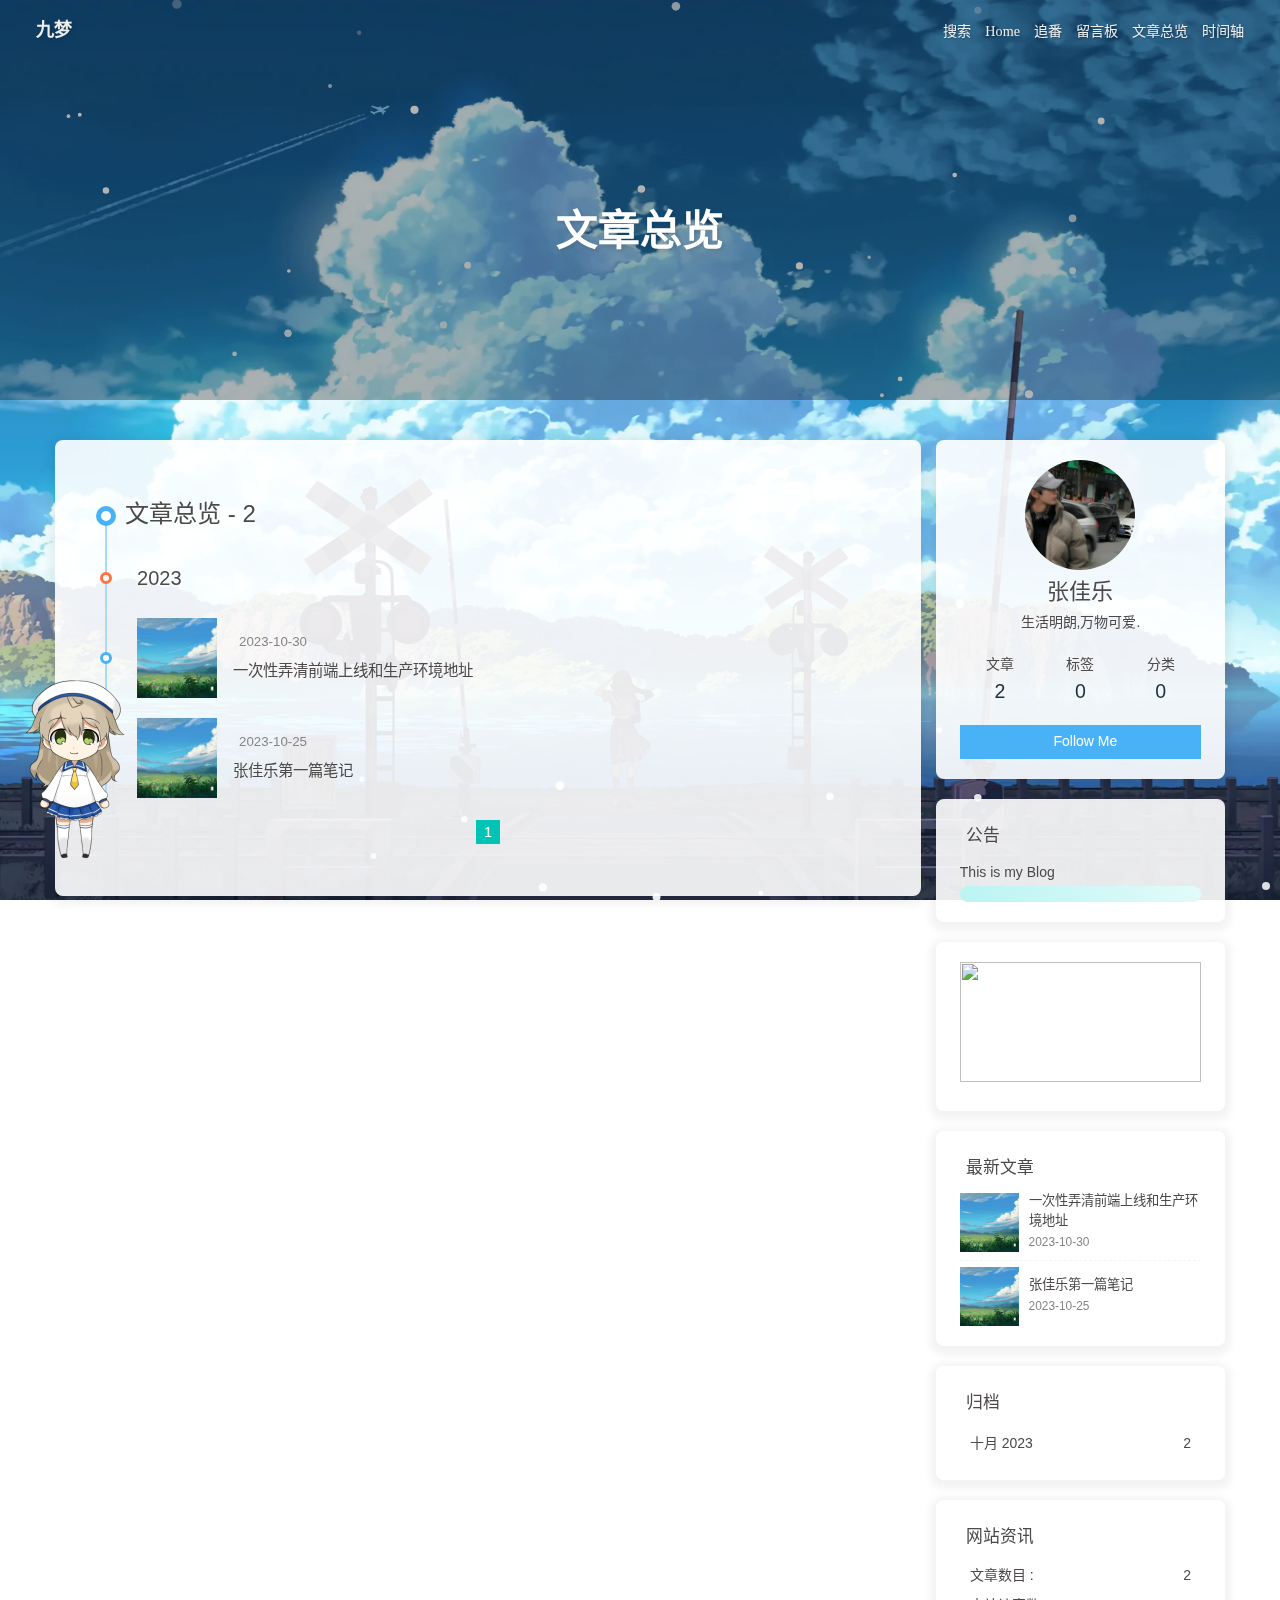
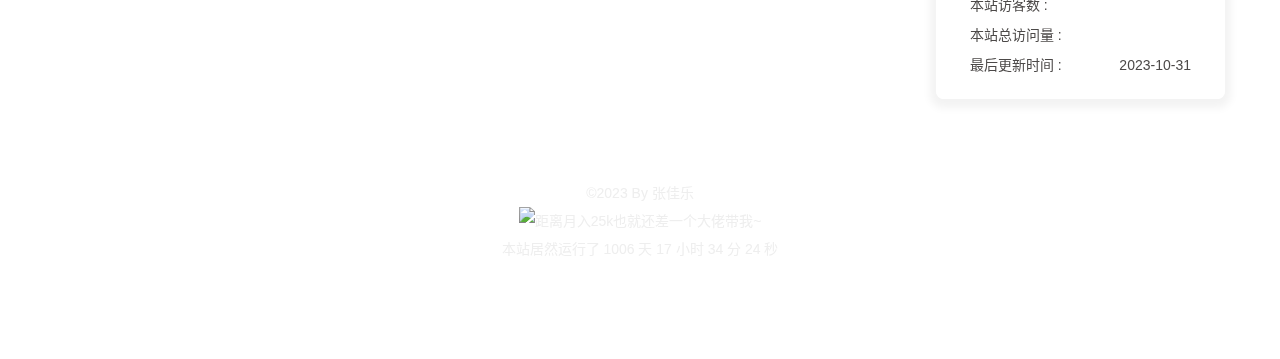
==== archives/index.html @ e3067794 "Site updated: 2023-10-31 16:36:00" ====
<!DOCTYPE html><html lang="zh-CN" data-theme="light"><head><meta charset="UTF-8"><meta http-equiv="X-UA-Compatible" content="IE=edge"><meta name="viewport" content="width=device-width, initial-scale=1.0,viewport-fit=cover"><title>文章总览 | 九梦</title><meta name="author" content="张佳乐,anzhiy-c@qq.com"><meta name="copyright" content="张佳乐"><meta name="format-detection" content="telephone=no"><meta name="theme-color" content="#ffffff"><meta name="description" content="生活明朗,万物可爱.">
<meta property="og:type" content="website">
<meta property="og:title" content="文章总览">
<meta property="og:url" content="https://gitee.com/zhangjiale20/zhangjiale/archives/index.html">
<meta property="og:site_name" content="九梦">
<meta property="og:description" content="生活明朗,万物可爱.">
<meta property="og:locale" content="zh_CN">
<meta property="og:image" content="https://gitee.com/zhangjiale20/zhangjiale/img/logo.jpg">
<meta property="article:author" content="张佳乐">
<meta property="article:tag" content="九梦,九梦的博客,博客,九梦博客,张佳乐,Blog,anzhiyu,九梦&#96;Blog,hexo,ANZHIYU, HEXO anzhiyu,Blog,anzhiyu&#96;Blog,💖,九,九梦,梦,In九梦,Go九梦,anzhiy">
<meta name="twitter:card" content="summary">
<meta name="twitter:image" content="https://gitee.com/zhangjiale20/zhangjiale/img/logo.jpg"><link rel="shortcut icon" href="/img/favicon.png"><link rel="canonical" href="https://gitee.com/zhangjiale20/zhangjiale/archives/index.html"><link rel="preconnect" href="//cdn.jsdelivr.net"/><link rel="preconnect" href="//busuanzi.ibruce.info"/><link rel="stylesheet" href="/css/index.css"><link rel="stylesheet" href="https://cdn.jsdelivr.net/npm/@fortawesome/fontawesome-free/css/all.min.css" media="print" onload="this.media='all'"><link rel="stylesheet" href="https://cdn.jsdelivr.net/npm/@fancyapps/ui/dist/fancybox/fancybox.min.css" media="print" onload="this.media='all'"><script>const GLOBAL_CONFIG = {
  root: '/',
  algolia: undefined,
  localSearch: {"path":"/search.xml","preload":false,"top_n_per_article":1,"unescape":false,"languages":{"hits_empty":"找不到您查询的内容：${query}","hits_stats":"共找到 ${hits} 篇文章"}},
  translate: undefined,
  noticeOutdate: undefined,
  highlight: {"plugin":"highlighjs","highlightCopy":true,"highlightLang":true,"highlightHeightLimit":false},
  copy: {
    success: '复制成功',
    error: '复制错误',
    noSupport: '浏览器不支持'
  },
  relativeDate: {
    homepage: true,
    post: true
  },
  runtime: '',
  dateSuffix: {
    just: '刚刚',
    min: '分钟前',
    hour: '小时前',
    day: '天前',
    month: '个月前'
  },
  copyright: {"limitCount":50,"languages":{"author":"作者: 张佳乐","link":"链接: ","source":"来源: 九梦","info":"著作权归作者所有。商业转载请联系作者获得授权，非商业转载请注明出处。"}},
  lightbox: 'fancybox',
  Snackbar: undefined,
  infinitegrid: {
    js: 'https://cdn.jsdelivr.net/npm/@egjs/infinitegrid/dist/infinitegrid.min.js',
    buttonText: '加载更多'
  },
  isPhotoFigcaption: false,
  islazyload: false,
  isAnchor: false,
  percent: {
    toc: true,
    rightside: false,
  },
  autoDarkmode: false
}</script><script id="config-diff">var GLOBAL_CONFIG_SITE = {
  title: '文章总览',
  isPost: false,
  isHome: false,
  isHighlightShrink: true,
  isToc: false,
  postUpdate: '2023-10-31 16:36:00'
}</script><script>(win=>{
      win.saveToLocal = {
        set: (key, value, ttl) => {
          if (ttl === 0) return
          const now = Date.now()
          const expiry = now + ttl * 86400000
          const item = {
            value,
            expiry
          }
          localStorage.setItem(key, JSON.stringify(item))
        },
      
        get: key => {
          const itemStr = localStorage.getItem(key)
      
          if (!itemStr) {
            return undefined
          }
          const item = JSON.parse(itemStr)
          const now = Date.now()
      
          if (now > item.expiry) {
            localStorage.removeItem(key)
            return undefined
          }
          return item.value
        }
      }
    
      win.getScript = (url, attr = {}) => new Promise((resolve, reject) => {
        const script = document.createElement('script')
        script.src = url
        script.async = true
        script.onerror = reject
        script.onload = script.onreadystatechange = function() {
          const loadState = this.readyState
          if (loadState && loadState !== 'loaded' && loadState !== 'complete') return
          script.onload = script.onreadystatechange = null
          resolve()
        }

        Object.keys(attr).forEach(key => {
          script.setAttribute(key, attr[key])
        })

        document.head.appendChild(script)
      })
    
      win.getCSS = (url, id = false) => new Promise((resolve, reject) => {
        const link = document.createElement('link')
        link.rel = 'stylesheet'
        link.href = url
        if (id) link.id = id
        link.onerror = reject
        link.onload = link.onreadystatechange = function() {
          const loadState = this.readyState
          if (loadState && loadState !== 'loaded' && loadState !== 'complete') return
          link.onload = link.onreadystatechange = null
          resolve()
        }
        document.head.appendChild(link)
      })
    
      win.activateDarkMode = () => {
        document.documentElement.setAttribute('data-theme', 'dark')
        if (document.querySelector('meta[name="theme-color"]') !== null) {
          document.querySelector('meta[name="theme-color"]').setAttribute('content', '#0d0d0d')
        }
      }
      win.activateLightMode = () => {
        document.documentElement.setAttribute('data-theme', 'light')
        if (document.querySelector('meta[name="theme-color"]') !== null) {
          document.querySelector('meta[name="theme-color"]').setAttribute('content', '#ffffff')
        }
      }
      const t = saveToLocal.get('theme')
    
        if (t === 'dark') activateDarkMode()
        else if (t === 'light') activateLightMode()
      
      const asideStatus = saveToLocal.get('aside-status')
      if (asideStatus !== undefined) {
        if (asideStatus === 'hide') {
          document.documentElement.classList.add('hide-aside')
        } else {
          document.documentElement.classList.remove('hide-aside')
        }
      }
    
      const detectApple = () => {
        if(/iPad|iPhone|iPod|Macintosh/.test(navigator.userAgent)){
          document.documentElement.classList.add('apple')
        }
      }
      detectApple()
    })(window)</script><link rel="stylesheet" href="/css/custom.css" media="defer" onload="this.media='all'"><span id="fps"></span><script type="text/javascript" src="https://unpkg.zhimg.com/jquery@latest/dist/jquery.min.js"></script><!-- hexo injector head_end start --><link rel="stylesheet" href="https://cdn.cbd.int/hexo-butterfly-clock-anzhiyu@1.1.6/lib/clock.min.css" /><link rel="stylesheet" href="https://npm.elemecdn.com/anzhiyu-blog@2.0.4/css/runtime/runtime.min.css" media="print" onload="this.media='all'"><link rel="stylesheet" href="https://cdn.cbd.int/hexo-butterfly-swiper-anzhiyu@1.0.4/lib/swiper.min.css" media="print" onload="this.media='all'"><link rel="stylesheet" href="https://cdn.cbd.int/hexo-butterfly-swiper-anzhiyu@1.0.4/lib/swiperstyle.css" media="print" onload="this.media='all'"><link rel="stylesheet" href="https://cdn.cbd.int/hexo-butterfly-wowjs/lib/animate.min.css" media="print" onload="this.media='screen'"><!-- hexo injector head_end end --><meta name="generator" content="Hexo 6.3.0"><link rel="alternate" href="/atom.xml" title="九梦" type="application/atom+xml">
</head><body><div id="web_bg"></div><div id="sidebar"><div id="menu-mask"></div><div id="sidebar-menus"><div class="avatar-img is-center"><img src="/img/logo.jpg" onerror="onerror=null;src='/img/friend_404.gif'" alt="avatar"/></div><div class="sidebar-site-data site-data is-center"><a href="/archives/"><div class="headline">文章</div><div class="length-num">2</div></a><a href="/tags/"><div class="headline">标签</div><div class="length-num">0</div></a><a href="/categories/"><div class="headline">分类</div><div class="length-num">0</div></a></div><hr class="custom-hr"/><div class="menus_items"><div class="menus_item"><a class="site-page" href="/"><i class="fa-fw fas fa-home"></i><span> Home</span></a></div><div class="menus_item"><a class="site-page" href="/bangumis/index.html"><i class="fa-fw fas fa-home"></i><span> 追番</span></a></div><div class="menus_item"><a class="site-page" href="/comments/"><i class="fa-fw fas fa-envelope"></i><span> 留言板</span></a></div><div class="menus_item"><a class="site-page" href="/archives/"><i class="fa-fw fas fa-archive"></i><span> 文章总览</span></a></div><div class="menus_item"><a class="site-page" href="/archives/"><i class="fa-fw fas fa-archive"></i><span> 时间轴</span></a></div></div></div></div><div class="page" id="body-wrap"><header class="not-home-page" id="page-header"><nav id="nav"><span id="blog-info"><a href="/" title="九梦"><span class="site-name">九梦</span></a></span><div id="menus"><div id="search-button"><a class="site-page social-icon search" href="javascript:void(0);"><i class="fas fa-search fa-fw"></i><span> 搜索</span></a></div><div class="menus_items"><div class="menus_item"><a class="site-page" href="/"><i class="fa-fw fas fa-home"></i><span> Home</span></a></div><div class="menus_item"><a class="site-page" href="/bangumis/index.html"><i class="fa-fw fas fa-home"></i><span> 追番</span></a></div><div class="menus_item"><a class="site-page" href="/comments/"><i class="fa-fw fas fa-envelope"></i><span> 留言板</span></a></div><div class="menus_item"><a class="site-page" href="/archives/"><i class="fa-fw fas fa-archive"></i><span> 文章总览</span></a></div><div class="menus_item"><a class="site-page" href="/archives/"><i class="fa-fw fas fa-archive"></i><span> 时间轴</span></a></div></div><div id="toggle-menu"><a class="site-page" href="javascript:void(0);"><i class="fas fa-bars fa-fw"></i></a></div></div></nav><div id="page-site-info"><h1 id="site-title">文章总览</h1></div></header><main class="layout" id="content-inner"><div id="archive"><div class="article-sort-title">文章总览 - 2</div><div class="article-sort"><div class="article-sort-item year">2023</div><div class="article-sort-item"><a class="article-sort-item-img" href="/posts/undefined.html" title="一次性弄清前端上线和生产环境地址"><img src="/img/default_cover_199.png" alt="一次性弄清前端上线和生产环境地址" onerror="this.onerror=null;this.src='/img/404.jpg'"></a><div class="article-sort-item-info"><div class="article-sort-item-time"><i class="far fa-calendar-alt"></i><time class="post-meta-date-created" datetime="2023-10-30T02:13:28.000Z" title="发表于 2023-10-30 10:13:28">2023-10-30</time></div><a class="article-sort-item-title" href="/posts/undefined.html" title="一次性弄清前端上线和生产环境地址">一次性弄清前端上线和生产环境地址</a></div></div><div class="article-sort-item"><a class="article-sort-item-img" href="/posts/31ea.html" title="张佳乐第一篇笔记"><img src="/img/default_cover_199.png" alt="张佳乐第一篇笔记" onerror="this.onerror=null;this.src='/img/404.jpg'"></a><div class="article-sort-item-info"><div class="article-sort-item-time"><i class="far fa-calendar-alt"></i><time class="post-meta-date-created" datetime="2023-10-25T03:06:16.000Z" title="发表于 2023-10-25 11:06:16">2023-10-25</time></div><a class="article-sort-item-title" href="/posts/31ea.html" title="张佳乐第一篇笔记">张佳乐第一篇笔记</a></div></div></div><nav id="pagination"><div class="pagination"><span class="page-number current">1</span></div></nav></div><div class="aside-content" id="aside-content"><div class="card-widget card-info"><div class="is-center"><div class="avatar-img"><img src="/img/logo.jpg" onerror="this.onerror=null;this.src='/img/friend_404.gif'" alt="avatar"/></div><div class="author-info__name">张佳乐</div><div class="author-info__description">生活明朗,万物可爱.</div></div><div class="card-info-data site-data is-center"><a href="/archives/"><div class="headline">文章</div><div class="length-num">2</div></a><a href="/tags/"><div class="headline">标签</div><div class="length-num">0</div></a><a href="/categories/"><div class="headline">分类</div><div class="length-num">0</div></a></div><a id="card-info-btn" target="_blank" rel="noopener" href="https://github.com/xxxxxx"><i class="fab fa-github"></i><span>Follow Me</span></a></div><div class="card-widget card-announcement"><div class="item-headline"><i class="fas fa-bullhorn fa-shake"></i><span>公告</span></div><div class="announcement_content">This is my Blog</div><div id="welcome-info"></div></div><div class="sticky_layout"><div class="card-widget card-recent-post"><div class="item-headline"><i class="fas fa-history"></i><span>最新文章</span></div><div class="aside-list"><div class="aside-list-item"><a class="thumbnail" href="/posts/undefined.html" title="一次性弄清前端上线和生产环境地址"><img src="/img/default_cover_199.png" onerror="this.onerror=null;this.src='/img/404.jpg'" alt="一次性弄清前端上线和生产环境地址"/></a><div class="content"><a class="title" href="/posts/undefined.html" title="一次性弄清前端上线和生产环境地址">一次性弄清前端上线和生产环境地址</a><time datetime="2023-10-30T02:13:28.000Z" title="发表于 2023-10-30 10:13:28">2023-10-30</time></div></div><div class="aside-list-item"><a class="thumbnail" href="/posts/31ea.html" title="张佳乐第一篇笔记"><img src="/img/default_cover_199.png" onerror="this.onerror=null;this.src='/img/404.jpg'" alt="张佳乐第一篇笔记"/></a><div class="content"><a class="title" href="/posts/31ea.html" title="张佳乐第一篇笔记">张佳乐第一篇笔记</a><time datetime="2023-10-25T03:06:16.000Z" title="发表于 2023-10-25 11:06:16">2023-10-25</time></div></div></div></div><div class="card-widget card-archives"><div class="item-headline"><i class="fas fa-archive"></i><span>归档</span></div><ul class="card-archive-list"><li class="card-archive-list-item"><a class="card-archive-list-link" href="/archives/2023/10/"><span class="card-archive-list-date">十月 2023</span><span class="card-archive-list-count">2</span></a></li></ul></div><div class="card-widget card-webinfo"><div class="item-headline"><i class="fas fa-chart-line"></i><span>网站资讯</span></div><div class="webinfo"><div class="webinfo-item"><div class="item-name">文章数目 :</div><div class="item-count">2</div></div><div class="webinfo-item"><div class="item-name">本站访客数 :</div><div class="item-count" id="busuanzi_value_site_uv"><i class="fa-solid fa-spinner fa-spin"></i></div></div><div class="webinfo-item"><div class="item-name">本站总访问量 :</div><div class="item-count" id="busuanzi_value_site_pv"><i class="fa-solid fa-spinner fa-spin"></i></div></div><div class="webinfo-item"><div class="item-name">最后更新时间 :</div><div class="item-count" id="last-push-date" data-lastPushDate="2023-10-31T08:36:00.070Z"><i class="fa-solid fa-spinner fa-spin"></i></div></div></div></div></div></div></main><footer id="footer"><div id="footer-wrap"><div class="copyright">&copy;2023 By 张佳乐</div></div></footer></div><div id="rightside"><div id="rightside-config-hide"><button id="darkmode" type="button" title="浅色和深色模式转换"><i class="fas fa-adjust"></i></button><button id="hide-aside-btn" type="button" title="单栏和双栏切换"><i class="fas fa-arrows-alt-h"></i></button></div><div id="rightside-config-show"><button id="rightside-config" type="button" title="设置"><i class="fas fa-cog fa-spin"></i></button><button id="go-up" type="button" title="回到顶部"><span class="scroll-percent"></span><i class="fas fa-arrow-up"></i></button></div></div><div><script src="/js/utils.js"></script><script src="/js/main.js"></script><script src="https://cdn.jsdelivr.net/npm/@fancyapps/ui/dist/fancybox/fancybox.umd.min.js"></script><div class="js-pjax"></div><script async src="/js/console.js"></script><script data-pjax src="//npm.elemecdn.com/pace-js@1.2.4/pace.min.js"></script><div class="aplayer no-destroy" data-id="8152976493" data-server="netease" data-type="playlist"   data-order="list" data-fixed="true" data-preload="auto" data-autoplay="false" data-mutex="true" ></div><canvas id="snow"></canvas><script async src="/js/snow.js"></script><script async src="/js/fps.js"></script><script src="https://cdn.staticfile.org/jquery/3.6.3/jquery.min.js"></script><script async data-pjax src="/js/txmap.js"></script><script id="click-heart" src="https://cdn.jsdelivr.net/npm/butterfly-extsrc/dist/click-heart.min.js" async="async" mobile="false"></script><link rel="stylesheet" href="https://cdn.jsdelivr.net/npm/aplayer/dist/APlayer.min.css" media="print" onload="this.media='all'"><script src="https://cdn.jsdelivr.net/npm/aplayer/dist/APlayer.min.js"></script><script src="https://cdn.jsdelivr.net/npm/butterfly-extsrc/metingjs/dist/Meting.min.js"></script><script src="https://cdn.jsdelivr.net/npm/pjax/pjax.min.js"></script><script>let pjaxSelectors = ["head > title","#config-diff","#body-wrap","#rightside-config-hide","#rightside-config-show",".js-pjax"]

var pjax = new Pjax({
  elements: 'a:not([target="_blank"])',
  selectors: pjaxSelectors,
  cacheBust: false,
  analytics: false,
  scrollRestoration: false
})

document.addEventListener('pjax:send', function () {

  // removeEventListener
  btf.removeGlobalFnEvent('pjax')
  btf.removeGlobalFnEvent('themeChange')

  document.getElementById('rightside').classList.remove('rightside-show')
  
  if (window.aplayers) {
    for (let i = 0; i < window.aplayers.length; i++) {
      if (!window.aplayers[i].options.fixed) {
        window.aplayers[i].destroy()
      }
    }
  }

  typeof typed === 'object' && typed.destroy()

  //reset readmode
  const $bodyClassList = document.body.classList
  $bodyClassList.contains('read-mode') && $bodyClassList.remove('read-mode')

  typeof disqusjs === 'object' && disqusjs.destroy()
})

document.addEventListener('pjax:complete', function () {
  window.refreshFn()

  document.querySelectorAll('script[data-pjax]').forEach(item => {
    const newScript = document.createElement('script')
    const content = item.text || item.textContent || item.innerHTML || ""
    Array.from(item.attributes).forEach(attr => newScript.setAttribute(attr.name, attr.value))
    newScript.appendChild(document.createTextNode(content))
    item.parentNode.replaceChild(newScript, item)
  })

  GLOBAL_CONFIG.islazyload && window.lazyLoadInstance.update()

  typeof panguInit === 'function' && panguInit()

  // google analytics
  typeof gtag === 'function' && gtag('config', '', {'page_path': window.location.pathname});

  // baidu analytics
  typeof _hmt === 'object' && _hmt.push(['_trackPageview',window.location.pathname]);

  typeof loadMeting === 'function' && document.getElementsByClassName('aplayer').length && loadMeting()

  // prismjs
  typeof Prism === 'object' && Prism.highlightAll()
})

document.addEventListener('pjax:error', e => {
  if (e.request.status === 404) {
    pjax.loadUrl('/404.html')
  }
})</script><script async data-pjax src="//busuanzi.ibruce.info/busuanzi/2.3/busuanzi.pure.mini.js"></script><div id="local-search"><div class="search-dialog"><nav class="search-nav"><span class="search-dialog-title">搜索</span><span id="loading-status"></span><button class="search-close-button"><i class="fas fa-times"></i></button></nav><div class="is-center" id="loading-database"><i class="fas fa-spinner fa-pulse"></i><span>  数据库加载中</span></div><div class="search-wrap"><div id="local-search-input"><div class="local-search-box"><input class="local-search-box--input" placeholder="搜索文章" type="text"/></div></div><hr/><div id="local-search-results"></div><div id="local-search-stats-wrap"></div></div></div><div id="search-mask"></div><script src="/js/search/local-search.js"></script></div></div><!-- hexo injector body_end start --><script data-pjax>
  function butterfly_clock_anzhiyu_injector_config(){
    var parent_div_git = document.getElementsByClassName('sticky_layout')[0];
    var item_html = '<div class="card-widget card-clock"><div class="card-glass"><div class="card-background"><div class="card-content"><div id="hexo_electric_clock"><img class="entered loading" id="card-clock-loading" src="https://cdn.cbd.int/hexo-butterfly-clock-anzhiyu@1.1.6/lib/loading.gif" style="height: 120px; width: 100%;" data-ll-status="loading"/></div></div></div></div></div>';
    console.log('已挂载butterfly_clock_anzhiyu')
    if(parent_div_git) {
      parent_div_git.insertAdjacentHTML("afterbegin",item_html)
    }
  }
  var elist = 'null'.split(',');
  var cpage = location.pathname;
  var epage = 'all';
  var qweather_key = 'b16a1fa0e63c46a4b8f28abfb06ae3fe';
  var gaud_map_key = 'e2b04289e870b005374ee030148d64fd&s=rsv3';
  var baidu_ak_key = 'undefined';
  var flag = 0;
  var clock_rectangle = '116.405285,39.904989';
  var clock_default_rectangle_enable = 'true';

  for (var i=0;i<elist.length;i++){
    if (cpage.includes(elist[i])){
      flag++;
    }
  }

  if ((epage ==='all')&&(flag == 0)){
    butterfly_clock_anzhiyu_injector_config();
  }
  else if (epage === cpage){
    butterfly_clock_anzhiyu_injector_config();
  }
  </script><script src="https://widget.qweather.net/simple/static/js/he-simple-common.js?v=2.0"></script><script data-pjax src="https://cdn.cbd.int/hexo-butterfly-clock-anzhiyu@1.1.6/lib/clock.min.js"></script><script data-pjax>
  function butterfly_footer_beautify_injector_config(){
    var parent_div_git = document.getElementById('footer-wrap');
    var item_html = '<div id="workboard"></div><p id="ghbdages"><a class="github-badge" target="_blank" href="https://hexo.io/" style="margin-inline:5px" data-title="博客框架为Hexo_v5.4.0" title=""><img src="https://img.shields.io/badge/Frame-Hexo-blue?style=flat&amp;logo=hexo" alt=""/></a><a class="github-badge" target="_blank" href="https://butterfly.js.org/" style="margin-inline:5px" data-title="主题版本Butterfly_v4.2.2" title=""><img src="https://img.shields.io/badge/Theme-Butterfly-6513df?style=flat&amp;logo=bitdefender" alt=""/></a><a class="github-badge" target="_blank" href="https://www.jsdelivr.com/" style="margin-inline:5px" data-title="本站使用JsDelivr为静态资源提供CDN加速" title=""><img src="https://img.shields.io/badge/CDN-jsDelivr-orange?style=flat&amp;logo=jsDelivr" alt=""/></a><a class="github-badge" target="_blank" href="https://beian.miit.gov.cn/#/Integrated/index" style="margin-inline:5px" data-title="本站已在湘进行备案" title=""><img src="https://img.shields.io/badge/湘ICP备-2022004213号-e1d492?style=flat&amp;logo=[data-uri]" alt=""/></a><a class="github-badge" target="_blank" href="https://github.com/" style="margin-inline:5px" data-title="本站项目由Github托管" title=""><img src="https://img.shields.io/badge/Source-Github-d021d6?style=flat&amp;logo=GitHub" alt=""/></a><a class="github-badge" target="_blank" href="http://creativecommons.org/licenses/by-nc-sa/4.0/" style="margin-inline:5px" data-title="本站采用知识共享署名-非商业性使用-相同方式共享4.0国际许可协议进行许可" title=""><img src="https://img.shields.io/badge/Copyright-BY--NC--SA%204.0-d42328?style=flat&amp;logo=Claris" alt=""/></a></p>';
    console.log('已挂载butterfly_footer_beautify')
    parent_div_git.insertAdjacentHTML("beforeend",item_html)
    }
  var elist = 'null'.split(',');
  var cpage = location.pathname;
  var epage = 'all';
  var flag = 0;

  for (var i=0;i<elist.length;i++){
    if (cpage.includes(elist[i])){
      flag++;
    }
  }

  if ((epage ==='all')&&(flag == 0)){
    butterfly_footer_beautify_injector_config();
  }
  else if (epage === cpage){
    butterfly_footer_beautify_injector_config();
  }
  </script><script async src="/js/runtime.js"></script><script data-pjax>
  function butterfly_swiper_injector_config(){
    var parent_div_git = document.getElementById('recent-posts');
    var item_html = '<div class="recent-post-item swiper_container_card" style="height: auto;width: 100%"><div id="random"><div id="random-banner"><canvas id="peoplecanvas"></canvas></div><a id="random-hover" style="width:100%;height:auto;" href="javascript:toRandomPost()" rel="external nofollow noreferrer" one-link-mark="yes"><i class="fa fa-paper-plane" style="margin-left:10px"></i><div style="margin-left:10px">随便逛逛<i class="fa-solid fa-arrow-right" style="margin-left:10px"></i></div></a></div><div class="blog-slider swiper-container-fade swiper-container-horizontal" id="swiper_container"><div class="blog-slider__wrp swiper-wrapper" style="transition-duration: 0ms;"><div class="blog-slider__item swiper-slide" style="width: 750px; opacity: 1; transform: translate3d(0px, 0px, 0px); transition-duration: 0ms;"><a class="blog-slider__img" onclick="pjax.loadUrl(&quot;posts/undefined.html&quot;);" href="javascript:void(0);" alt=""><img width="48" height="48" src="/img/default_cover_199.png" alt="" onerror="this.src=https://cdn.cbd.int/akilar-candyassets/image/loading.gif; this.onerror = null;"/></a><div class="blog-slider__content"><span class="blog-slider__code">2023-10-30</span><a class="blog-slider__title" onclick="pjax.loadUrl(&quot;posts/undefined.html&quot;);" href="javascript:void(0);" alt="">一次性弄清前端上线和生产环境地址</a><div class="blog-slider__text">再怎么看我也不知道怎么描述它的啦！</div><a class="blog-slider__button" onclick="pjax.loadUrl(&quot;posts/undefined.html&quot;);" href="javascript:void(0);" alt="">详情       </a></div></div><div class="blog-slider__item swiper-slide" style="width: 750px; opacity: 1; transform: translate3d(0px, 0px, 0px); transition-duration: 0ms;"><a class="blog-slider__img" onclick="pjax.loadUrl(&quot;posts/31ea.html&quot;);" href="javascript:void(0);" alt=""><img width="48" height="48" src="/img/default_cover_199.png" alt="" onerror="this.src=https://cdn.cbd.int/akilar-candyassets/image/loading.gif; this.onerror = null;"/></a><div class="blog-slider__content"><span class="blog-slider__code">2023-10-25</span><a class="blog-slider__title" onclick="pjax.loadUrl(&quot;posts/31ea.html&quot;);" href="javascript:void(0);" alt="">张佳乐第一篇笔记</a><div class="blog-slider__text">再怎么看我也不知道怎么描述它的啦！</div><a class="blog-slider__button" onclick="pjax.loadUrl(&quot;posts/31ea.html&quot;);" href="javascript:void(0);" alt="">详情       </a></div></div></div><div class="blog-slider__pagination swiper-pagination-clickable swiper-pagination-bullets"></div></div></div>';
    console.log('已挂载butterfly_swiper')
    parent_div_git.insertAdjacentHTML("afterbegin",item_html)
    }
  var elist = 'undefined'.split(',');
  var cpage = location.pathname;
  var epage = '/';
  var flag = 0;

  for (var i=0;i<elist.length;i++){
    if (cpage.includes(elist[i])){
      flag++;
    }
  }

  if ((epage ==='all')&&(flag == 0)){
    butterfly_swiper_injector_config();
  }
  else if (epage === cpage){
    butterfly_swiper_injector_config();
  }
  </script><script defer src="https://npm.elemecdn.com/anzhiyu-blog@1.1.6/js/swiper.min.js"></script><script defer data-pjax src="https://cdn.cbd.int/hexo-butterfly-swiper-anzhiyu@1.0.4/lib/swiper_init.js"></script><script data-pjax src="https://lf26-cdn-tos.bytecdntp.com/cdn/expire-1-M/gsap/3.9.1/gsap.min.js"></script><script defer src="https://npm.elemecdn.com/hexo-butterfly-swiper-anzhiyu@1.0.4/lib/people.min.js"></script><script async src="/anzhiyu/random.js"></script><div class="js-pjax"><script async="async">var arr = document.getElementsByClassName('recent-post-item');
for(var i = 0;i<arr.length;i++){
    arr[i].classList.add('wow');
    arr[i].classList.add('animate__zoomIn');
    arr[i].setAttribute('data-wow-duration', '1.5s');
    arr[i].setAttribute('data-wow-delay', '200ms');
    arr[i].setAttribute('data-wow-offset', '30');
    arr[i].setAttribute('data-wow-iteration', '1');
  }</script><script async="async">var arr = document.getElementsByClassName('card-widget');
for(var i = 0;i<arr.length;i++){
    arr[i].classList.add('wow');
    arr[i].classList.add('animate__zoomIn');
    arr[i].setAttribute('data-wow-duration', '');
    arr[i].setAttribute('data-wow-delay', '200ms');
    arr[i].setAttribute('data-wow-offset', '');
    arr[i].setAttribute('data-wow-iteration', '');
  }</script><script async="async">var arr = document.getElementsByClassName('flink-list-card');
for(var i = 0;i<arr.length;i++){
    arr[i].classList.add('wow');
    arr[i].classList.add('animate__flipInY');
    arr[i].setAttribute('data-wow-duration', '3s');
    arr[i].setAttribute('data-wow-delay', '');
    arr[i].setAttribute('data-wow-offset', '');
    arr[i].setAttribute('data-wow-iteration', '');
  }</script><script async="async">var arr = document.getElementsByClassName('flink-list-card');
for(var i = 0;i<arr.length;i++){
    arr[i].classList.add('wow');
    arr[i].classList.add('animate__animated');
    arr[i].setAttribute('data-wow-duration', '3s');
    arr[i].setAttribute('data-wow-delay', '');
    arr[i].setAttribute('data-wow-offset', '');
    arr[i].setAttribute('data-wow-iteration', '');
  }</script><script async="async">var arr = document.getElementsByClassName('article-sort-item');
for(var i = 0;i<arr.length;i++){
    arr[i].classList.add('wow');
    arr[i].classList.add('animate__slideInRight');
    arr[i].setAttribute('data-wow-duration', '1.5s');
    arr[i].setAttribute('data-wow-delay', '');
    arr[i].setAttribute('data-wow-offset', '');
    arr[i].setAttribute('data-wow-iteration', '');
  }</script><script async="async">var arr = document.getElementsByClassName('site-card');
for(var i = 0;i<arr.length;i++){
    arr[i].classList.add('wow');
    arr[i].classList.add('animate__flipInY');
    arr[i].setAttribute('data-wow-duration', '3s');
    arr[i].setAttribute('data-wow-delay', '');
    arr[i].setAttribute('data-wow-offset', '');
    arr[i].setAttribute('data-wow-iteration', '');
  }</script><script async="async">var arr = document.getElementsByClassName('site-card');
for(var i = 0;i<arr.length;i++){
    arr[i].classList.add('wow');
    arr[i].classList.add('animate__animated');
    arr[i].setAttribute('data-wow-duration', '3s');
    arr[i].setAttribute('data-wow-delay', '');
    arr[i].setAttribute('data-wow-offset', '');
    arr[i].setAttribute('data-wow-iteration', '');
  }</script></div><script defer src="https://cdn.cbd.int/hexo-butterfly-wowjs/lib/wow.min.js"></script><script defer src="https://cdn.cbd.int/hexo-butterfly-wowjs/lib/wow_init.js"></script><!-- hexo injector body_end end --><script src="/live2dw/lib/L2Dwidget.min.js?094cbace49a39548bed64abff5988b05"></script><script>L2Dwidget.init({"tagMode":false,"debug":false,"model":{"jsonPath":"/live2dw/assets/koharu.model.json"},"display":{"position":"left","width":150,"height":300},"mobile":{"show":false},"log":false,"pluginJsPath":"lib/","pluginModelPath":"assets/","pluginRootPath":"live2dw/"});</script></body></html>
---- css/custom.css ----
/* @font-face {
  font-family: Candyhome;
  src: url(https://npm.elemecdn.com/anzhiyu-blog@1.1.6/fonts/Candyhome.ttf);
  font-display: swap;
  font-weight: lighter;
} */
@font-face {
  font-family: ZhuZiAYuanJWD;
  src: url(https://npm.elemecdn.com/anzhiyu-blog@1.1.6/fonts/ZhuZiAWan.woff2);
  font-display: swap;
  font-weight: lighter;
}

div#menus {
  font-family: "ZhuZiAYuanJWD";
}
h1#site-title {
  font-family: ZhuZiAYuanJWD;
  font-size: 3em !important;
}
a.article-title,
a.blog-slider__title,
a.categoryBar-list-link,
h1.post-title {
  font-family: ZhuZiAYuanJWD;
}

.iconfont {
  font-family: "iconfont" !important;
  font-size: 3em;
  /* 可以定义图标大小 */
  font-style: normal;
  -webkit-font-smoothing: antialiased;
  -moz-osx-font-smoothing: grayscale;
}

/* 时间轴生肖icon */
svg.icon {
  /* 这里定义svg.icon，避免和Butterfly自带的note标签冲突 */
  width: 1em;
  height: 1em;
  /* width和height定义图标的默认宽度和高度*/
  vertical-align: -0.15em;
  fill: currentColor;
  overflow: hidden;
}

.icon-zhongbiao::before {
  color: #f7c768;
}

/* bilibli番剧插件 */
#article-container .bangumi-tab.bangumi-active {
  background: var(--anzhiyu-theme);
  color: var(--anzhiyu-ahoverbg);
  border-radius: 10px;
}
a.bangumi-tab:hover {
  text-decoration: none !important;
}
.bangumi-button:hover {
  background: var(--anzhiyu-theme) !important;
  border-radius: 10px !important;
  color: var(--anzhiyu-ahoverbg) !important;
}
a.bangumi-button.bangumi-nextpage:hover {
  text-decoration: none !important;
}
.bangumi-button {
  padding: 5px 10px !important;
}

a.bangumi-tab {
  padding: 5px 10px !important;
}
svg.icon.faa-tada {
  font-size: 1.1em;
}
.bangumi-info-item {
  border-right: 1px solid #f2b94b;
}
.bangumi-info-item span {
  color: #f2b94b;
}
.bangumi-info-item em {
  color: #f2b94b;
}

/* 解决artitalk的图标问题 */
#uploadSource > svg {
  width: 1.19em;
  height: 1.5em;
}

/*top-img黑色透明玻璃效果移除，不建议加，除非你执着于完全一图流或者背景图对比色明显 */
/* #page-header:not(.not-top-img):before {
  background-color: transparent !important;
} */

/* 首页文章卡片 */
#recent-posts > .recent-post-item {
  background: rgba(255, 255, 255, 0.9);
}

/* 首页侧栏卡片 */
#aside-content .card-widget {
  background: rgba(255, 255, 255, 0.9);
}

/* 文章页面正文背景 */
div#post {
  background: rgba(255, 255, 255, 0.9);
}

/* 分页页面 */
div#page {
  background: rgba(255, 255, 255, 0.9);
}

/* 归档页面 */
div#archive {
  background: rgba(255, 255, 255, 0.9);
}

/* 标签页面 */
div#tag {
  background: rgba(255, 255, 255, 0.9);
}

/* 分类页面 */
div#category {
  background: rgba(255, 255, 255, 0.9);
}

/*夜间模式伪类遮罩层透明*/
[data-theme="dark"] #recent-posts > .recent-post-item {
  background: #121212;
}

[data-theme="dark"] .card-widget {
  background: #121212 !important;
}

[data-theme="dark"] div#post {
  background: #121212 !important;
}

[data-theme="dark"] div#tag {
  background: #121212 !important;
}

[data-theme="dark"] div#archive {
  background: #121212 !important;
}

[data-theme="dark"] div#page {
  background: #121212 !important;
}

[data-theme="dark"] div#category {
  background: #121212 !important;
}

[data-theme="dark"] div#category {
  background: transparent !important;
}
/* 页脚透明 */
#footer {
  background: transparent !important;
}

/* 头图透明 */
#page-header {
  background: transparent !important;
}

#rightside > div > button {
  border-radius: 5px;
}

/* 滚动条 */

::-webkit-scrollbar {
  width: 10px;
  height: 10px;
}

::-webkit-scrollbar-thumb {
  background-color: #3b70fc;
  border-radius: 2em;
}

::-webkit-scrollbar-corner {
  background-color: transparent;
}

::-moz-selection {
  color: #fff;
  background-color: #3b70fc;
}

/* 音乐播放器 */

/* .aplayer .aplayer-lrc {
  display: none !important;
} */

.aplayer.aplayer-fixed.aplayer-narrow .aplayer-body {
  left: -66px !important;
  transition: all 0.3s;
  /* 默认情况下缩进左侧66px，只留一点箭头部分 */
}

.aplayer.aplayer-fixed.aplayer-narrow .aplayer-body:hover {
  left: 0 !important;
  transition: all 0.3s;
  /* 鼠标悬停是左侧缩进归零，完全显示按钮 */
}

.aplayer.aplayer-fixed {
  z-index: 999999 !important;
}

/* 评论框  */
.vwrap {
  box-shadow: 2px 2px 5px #bbb;
  background: rgba(255, 255, 255, 0.3);
  border-radius: 8px;
  padding: 30px;
  margin: 30px 0px 30px 0px;
}

/* 设置评论框 */

.vcard {
  box-shadow: 2px 2px 5px #bbb;
  background: rgba(255, 255, 255, 0.3);
  border-radius: 8px;
  padding: 30px;
  margin: 30px 0px 0px 0px;
}

/* md网站下划线 */
#article-container a:hover {
  text-decoration: none !important;
}

#article-container #hpp_talk p img {
  display: inline;
}

/* 404页面 */
#error-wrap {
  position: absolute;
  top: 40%;
  right: 0;
  left: 0;
  margin: 0 auto;
  padding: 0 1rem;
  max-width: 1000px;
  transform: translate(0, -50%);
}

#error-wrap .error-content {
  display: flex;
  flex-direction: row;
  justify-content: center;
  align-items: center;
  margin: 0 1rem;
  height: 18rem;
  border-radius: 8px;
  background: var(--card-bg);
  box-shadow: var(--card-box-shadow);
  transition: all 0.3s;
}

#error-wrap .error-content .error-img {
  box-flex: 1;
  flex: 1;
  height: 100%;
  border-top-left-radius: 8px;
  border-bottom-left-radius: 8px;
  background-color: #3b70fc;
  background-position: center;
  background-size: cover;
}

#error-wrap .error-content .error-info {
  box-flex: 1;
  flex: 1;
  padding: 0.5rem;
  text-align: center;
  font-size: 14px;
  font-family: Titillium Web, "PingFang SC", "Hiragino Sans GB", "Microsoft JhengHei", "Microsoft YaHei", sans-serif;
}
#error-wrap .error-content .error-info .error_title {
  margin-top: -4rem;
  font-size: 9em;
}
#error-wrap .error-content .error-info .error_subtitle {
  margin-top: -3.5rem;
  word-break: break-word;
  font-size: 1.6em;
}
#error-wrap .error-content .error-info a {
  display: inline-block;
  margin-top: 0.5rem;
  padding: 0.3rem 1.5rem;
  background: var(--btn-bg);
  color: var(--btn-color);
}

#body-wrap.error .aside-list {
  display: flex;
  flex-direction: row;
  flex-wrap: nowrap;
  bottom: 0px;
  position: absolute;
  padding: 1rem;
  width: 100%;
  overflow: scroll;
}

#body-wrap.error .aside-list .aside-list-group {
  display: flex;
  flex-direction: row;
  flex-wrap: nowrap;
  max-width: 1200px;
  margin: 0 auto;
}

#body-wrap.error .aside-list .aside-list-item {
  padding: 0.5rem;
}

#body-wrap.error .aside-list .aside-list-item img {
  width: 100%;
  object-fit: cover;
  border-radius: 12px;
}

#body-wrap.error .aside-list .aside-list-item .thumbnail {
  overflow: hidden;
  width: 230px;
  height: 143px;
  background: var(--anzhiyu-card-bg);
  display: flex;
}

#body-wrap.error .aside-list .aside-list-item .content .title {
  -webkit-line-clamp: 2;
  overflow: hidden;
  display: -webkit-box;
  -webkit-box-orient: vertical;
  line-height: 1.5;
  justify-content: center;
  align-items: flex-end;
  align-content: center;
  padding-top: 0.5rem;
  color: white;
}

#body-wrap.error .aside-list .aside-list-item .content time {
  display: none;
}

/* 代码框主题 */
#article-container figure.highlight {
  border-radius: 10px;
}
/* 个人信息卡片背景图 */
[data-theme="light"] #aside-content > .card-widget.card-info {
  background-image: url(https://sourcebucket.s3.ladydaily.com/img/snowflower.webp);
  background-repeat: no-repeat;
  background-attachment: inherit;
  background-size: 100%;
}
[data-theme="dark"] #aside-content > .card-widget.card-info {
  background-image: url(https://sourcebucket.s3.ladydaily.com/img/aurora.webp);
  background-repeat: no-repeat;
  background-attachment: inherit;
  background-size: 100%;
}
/* 头像呼吸灯 */
[data-theme="light"] .avatar-img {
  animation: huxi_light 4s ease-in-out infinite;
}
[data-theme="dark"] .avatar-img {
  animation: huxi_dark 4s ease-in-out infinite;
}
@keyframes huxi_light {
  0% {
    box-shadow: 0px 0px 1px 1px #e9f5fa;
  }
  50% {
    box-shadow: 0px 0px 5px 5px #e9f5fa;
  }
  100% {
    box-shadow: 0px 0px 1px 1px #e9f5fa;
  }
}
@keyframes huxi_dark {
  0% {
    box-shadow: 0px 0px 1px 1px #39c5bb;
  }
  50% {
    box-shadow: 0px 0px 5px 5px #39c5bb;
  }
  100% {
    box-shadow: 0px 0px 1px 1px #39c5bb;
  }
}


/* 波浪css */
.main-hero-waves-area {
  width: 100%;
  position: absolute;
  left: 0;
  bottom: -11px;
  z-index: 5;
}
.waves-area .waves-svg {
  width: 100%;
  height: 5rem;
}
/* Animation */

.parallax > use {
  animation: move-forever 25s cubic-bezier(0.55, 0.5, 0.45, 0.5) infinite;
}
.parallax > use:nth-child(1) {
  animation-delay: -2s;
  animation-duration: 7s;
  fill: #f7f9febd;
}
.parallax > use:nth-child(2) {
  animation-delay: -3s;
  animation-duration: 10s;
  fill: #f7f9fe82;
}
.parallax > use:nth-child(3) {
  animation-delay: -4s;
  animation-duration: 13s;
  fill: #f7f9fe36;
}
.parallax > use:nth-child(4) {
  animation-delay: -5s;
  animation-duration: 20s;
  fill: #f7f9fe;
}
/* 黑色模式背景 */
[data-theme="dark"] .parallax > use:nth-child(1) {
  animation-delay: -2s;
  animation-duration: 7s;
  fill: #18171dc8;
}
[data-theme="dark"] .parallax > use:nth-child(2) {
  animation-delay: -3s;
  animation-duration: 10s;
  fill: #18171d80;
}
[data-theme="dark"] .parallax > use:nth-child(3) {
  animation-delay: -4s;
  animation-duration: 13s;
  fill: #18171d3e;
}
[data-theme="dark"] .parallax > use:nth-child(4) {
  animation-delay: -5s;
  animation-duration: 20s;
  fill: #18171d;
}

@keyframes move-forever {
  0% {
    transform: translate3d(-90px, 0, 0);
  }
  100% {
    transform: translate3d(85px, 0, 0);
  }
}
/*Shrinking for mobile*/
@media (max-width: 768px) {
  .waves-area .waves-svg {
    height: 40px;
    min-height: 40px;
  }
}

/* 信息卡片彩带 */
.author_top:hover {
  background: url(https://tuchuang.voooe.cn/images/2023/01/02/snow.gif);
  background-size: cover;
}

.pace {
  -webkit-pointer-events: none;
  pointer-events: none;
  -webkit-user-select: none;
  -moz-user-select: none;
  user-select: none;
  z-index: 2000;
  position: fixed;
  margin: auto;
  top: 10px;
  left: 0;
  right: 0;
  height: 8px;
  border-radius: 8px;
  width: 4rem;
  background: #eaecf2;
  border: 1px #e3e8f7;
  overflow: hidden;
}

.pace-inactive .pace-progress {
  opacity: 0;
  transition: 0.3s ease-in;
}

.pace .pace-progress {
  -webkit-box-sizing: border-box;
  -moz-box-sizing: border-box;
  -ms-box-sizing: border-box;
  -o-box-sizing: border-box;
  box-sizing: border-box;
  -webkit-transform: translate3d(0, 0, 0);
  -moz-transform: translate3d(0, 0, 0);
  -ms-transform: translate3d(0, 0, 0);
  -o-transform: translate3d(0, 0, 0);
  transform: translate3d(0, 0, 0);
  max-width: 200px;
  position: absolute;
  z-index: 2000;
  display: block;
  top: 0;
  right: 100%;
  height: 100%;
  width: 100%;
  background: linear-gradient(-45deg, #ee7752, #e73c7e, #23a6d5, #23d5ab);
  animation: gradient 1.5s ease infinite;
  background-size: 200%;
}

.pace.pace-inactive {
  opacity: 0;
  transition: 0.3s;
  top: -8px;
}
@keyframes gradient {
  0% {
    background-position: 0% 50%;
  }
  50% {
    background-position: 100% 50%;
  }
  100% {
    background-position: 0% 50%;
  }
}

/* 雪花特效 */
[data-theme="light"] #snow{
  display: block;
  position: fixed;
  left: 0;
  top: 0;
  width: 100%;
  height: 100%;
  pointer-events: none;
  z-index: -2;
}

/* 雪花黑夜模式不显示 */
[data-theme="dark"] #snow{
  display: none;
}
/* 帧率检测 */
#fps {
  position: fixed;
  /* 指定位置 */
  right: 10px;
  bottom: 10px;
  z-index: 1919810;
}
[data-theme="light"] #fps {
  background-color: rgba(255, 255, 255, 0.85);
  backdrop-filter: var(--backdrop-filter);
  padding: 4px;
  border-radius: 4px;
}
[data-theme="dark"] #fps {
  background-color: rgba(0, 0, 0, 0.72);
  backdrop-filter: var(--backdrop-filter);
  padding: 4px;
  border-radius: 4px;
}
#rightside {
  bottom: 60px;
}
/* 欢迎信息 */
#welcome-info {
  background: linear-gradient(45deg, #b9f4f3, #e3fbf9);
  border-radius: 18px;
  padding: 8px;
}
[data-theme="dark"] #welcome-info {
  background: #212121;
}
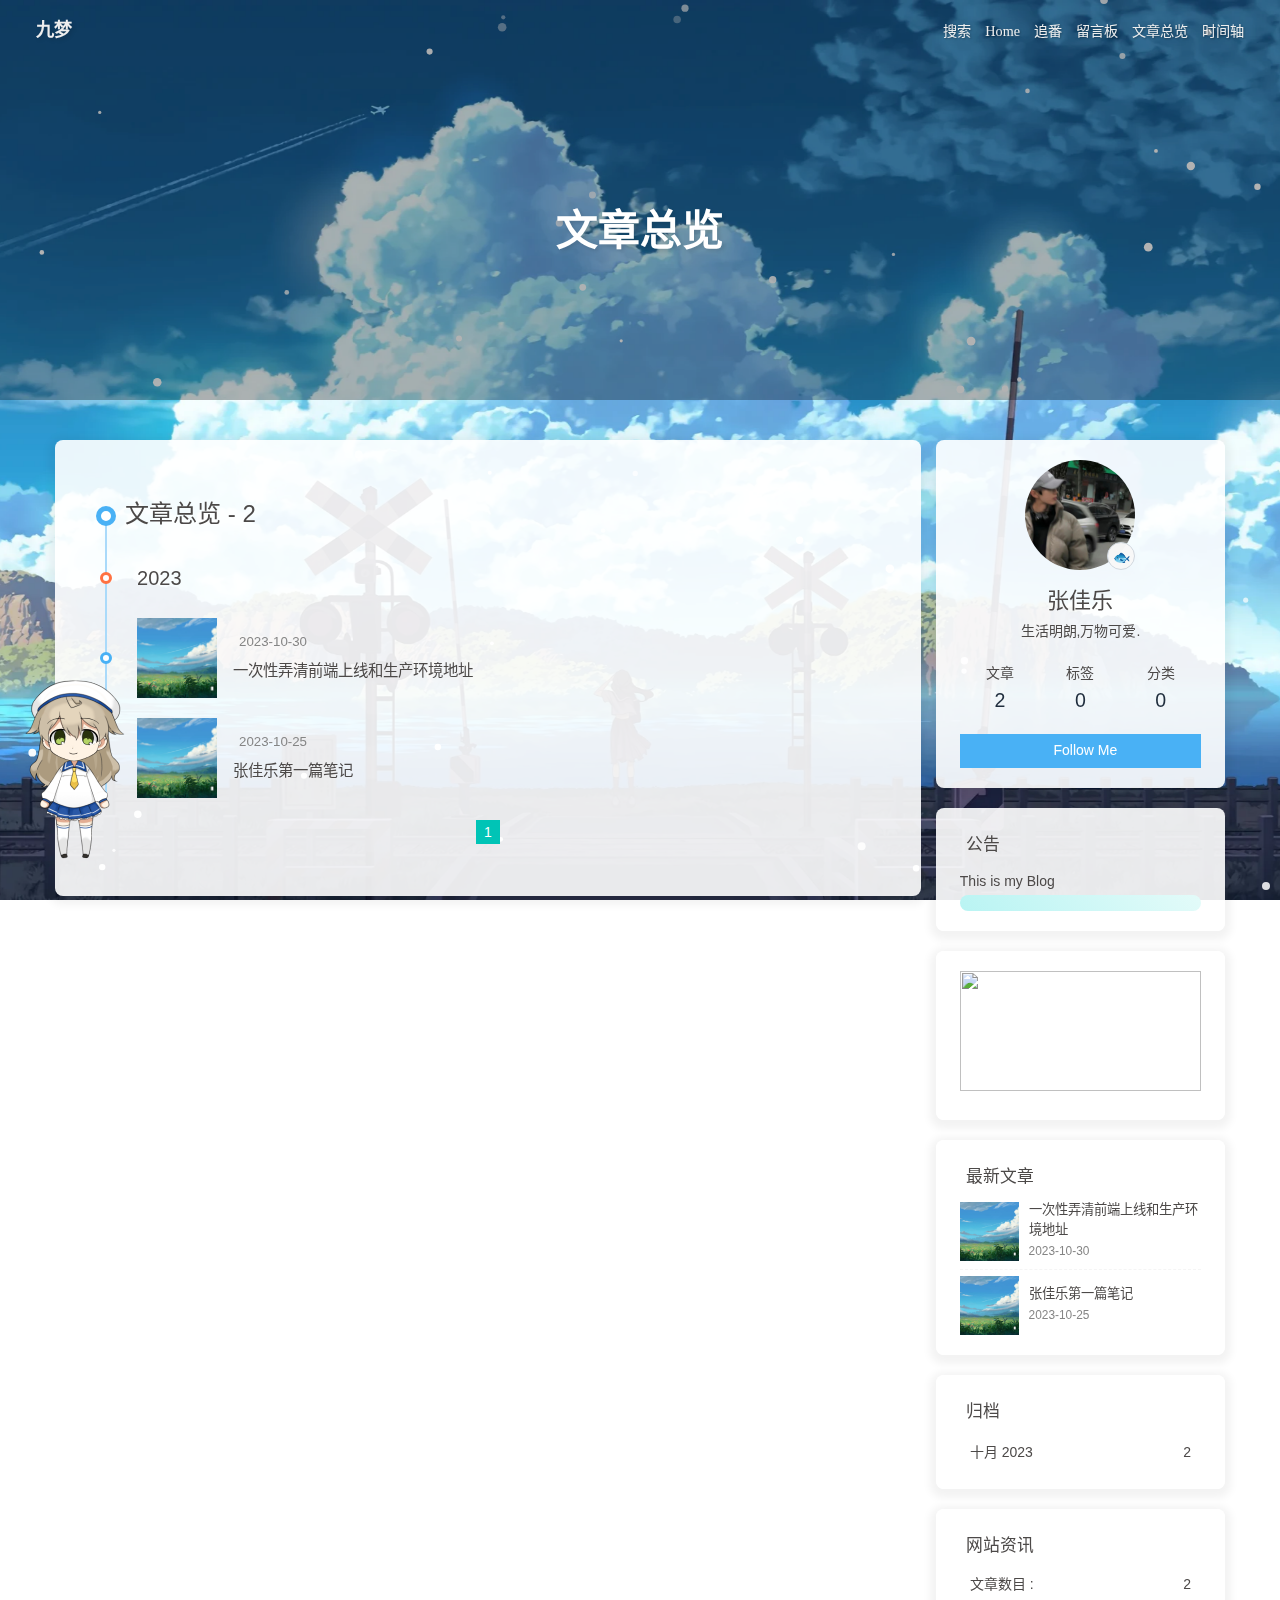
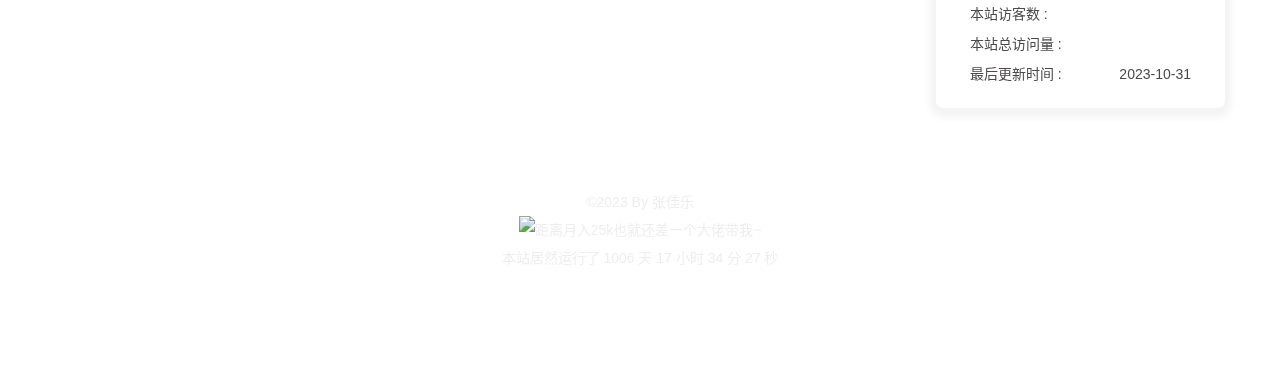
==== commit 527df75f: "Site updated: 2023-10-31 17:57:29" ====
--- a/archives/index.html
+++ b/archives/index.html
@@ -54,7 +54,7 @@
   isHome: false,
   isHighlightShrink: true,
   isToc: false,
-  postUpdate: '2023-10-31 16:36:00'
+  postUpdate: '2023-10-31 17:57:29'
 }</script><script>(win=>{
       win.saveToLocal = {
         set: (key, value, ttl) => {
@@ -152,7 +152,7 @@
       }
       detectApple()
     })(window)</script><link rel="stylesheet" href="/css/custom.css" media="defer" onload="this.media='all'"><span id="fps"></span><script type="text/javascript" src="https://unpkg.zhimg.com/jquery@latest/dist/jquery.min.js"></script><!-- hexo injector head_end start --><link rel="stylesheet" href="https://cdn.cbd.int/hexo-butterfly-clock-anzhiyu@1.1.6/lib/clock.min.css" /><link rel="stylesheet" href="https://npm.elemecdn.com/anzhiyu-blog@2.0.4/css/runtime/runtime.min.css" media="print" onload="this.media='all'"><link rel="stylesheet" href="https://cdn.cbd.int/hexo-butterfly-swiper-anzhiyu@1.0.4/lib/swiper.min.css" media="print" onload="this.media='all'"><link rel="stylesheet" href="https://cdn.cbd.int/hexo-butterfly-swiper-anzhiyu@1.0.4/lib/swiperstyle.css" media="print" onload="this.media='all'"><link rel="stylesheet" href="https://cdn.cbd.int/hexo-butterfly-wowjs/lib/animate.min.css" media="print" onload="this.media='screen'"><!-- hexo injector head_end end --><meta name="generator" content="Hexo 6.3.0"><link rel="alternate" href="/atom.xml" title="九梦" type="application/atom+xml">
-</head><body><div id="web_bg"></div><div id="sidebar"><div id="menu-mask"></div><div id="sidebar-menus"><div class="avatar-img is-center"><img src="/img/logo.jpg" onerror="onerror=null;src='/img/friend_404.gif'" alt="avatar"/></div><div class="sidebar-site-data site-data is-center"><a href="/archives/"><div class="headline">文章</div><div class="length-num">2</div></a><a href="/tags/"><div class="headline">标签</div><div class="length-num">0</div></a><a href="/categories/"><div class="headline">分类</div><div class="length-num">0</div></a></div><hr class="custom-hr"/><div class="menus_items"><div class="menus_item"><a class="site-page" href="/"><i class="fa-fw fas fa-home"></i><span> Home</span></a></div><div class="menus_item"><a class="site-page" href="/bangumis/index.html"><i class="fa-fw fas fa-home"></i><span> 追番</span></a></div><div class="menus_item"><a class="site-page" href="/comments/"><i class="fa-fw fas fa-envelope"></i><span> 留言板</span></a></div><div class="menus_item"><a class="site-page" href="/archives/"><i class="fa-fw fas fa-archive"></i><span> 文章总览</span></a></div><div class="menus_item"><a class="site-page" href="/archives/"><i class="fa-fw fas fa-archive"></i><span> 时间轴</span></a></div></div></div></div><div class="page" id="body-wrap"><header class="not-home-page" id="page-header"><nav id="nav"><span id="blog-info"><a href="/" title="九梦"><span class="site-name">九梦</span></a></span><div id="menus"><div id="search-button"><a class="site-page social-icon search" href="javascript:void(0);"><i class="fas fa-search fa-fw"></i><span> 搜索</span></a></div><div class="menus_items"><div class="menus_item"><a class="site-page" href="/"><i class="fa-fw fas fa-home"></i><span> Home</span></a></div><div class="menus_item"><a class="site-page" href="/bangumis/index.html"><i class="fa-fw fas fa-home"></i><span> 追番</span></a></div><div class="menus_item"><a class="site-page" href="/comments/"><i class="fa-fw fas fa-envelope"></i><span> 留言板</span></a></div><div class="menus_item"><a class="site-page" href="/archives/"><i class="fa-fw fas fa-archive"></i><span> 文章总览</span></a></div><div class="menus_item"><a class="site-page" href="/archives/"><i class="fa-fw fas fa-archive"></i><span> 时间轴</span></a></div></div><div id="toggle-menu"><a class="site-page" href="javascript:void(0);"><i class="fas fa-bars fa-fw"></i></a></div></div></nav><div id="page-site-info"><h1 id="site-title">文章总览</h1></div></header><main class="layout" id="content-inner"><div id="archive"><div class="article-sort-title">文章总览 - 2</div><div class="article-sort"><div class="article-sort-item year">2023</div><div class="article-sort-item"><a class="article-sort-item-img" href="/posts/undefined.html" title="一次性弄清前端上线和生产环境地址"><img src="/img/default_cover_199.png" alt="一次性弄清前端上线和生产环境地址" onerror="this.onerror=null;this.src='/img/404.jpg'"></a><div class="article-sort-item-info"><div class="article-sort-item-time"><i class="far fa-calendar-alt"></i><time class="post-meta-date-created" datetime="2023-10-30T02:13:28.000Z" title="发表于 2023-10-30 10:13:28">2023-10-30</time></div><a class="article-sort-item-title" href="/posts/undefined.html" title="一次性弄清前端上线和生产环境地址">一次性弄清前端上线和生产环境地址</a></div></div><div class="article-sort-item"><a class="article-sort-item-img" href="/posts/31ea.html" title="张佳乐第一篇笔记"><img src="/img/default_cover_199.png" alt="张佳乐第一篇笔记" onerror="this.onerror=null;this.src='/img/404.jpg'"></a><div class="article-sort-item-info"><div class="article-sort-item-time"><i class="far fa-calendar-alt"></i><time class="post-meta-date-created" datetime="2023-10-25T03:06:16.000Z" title="发表于 2023-10-25 11:06:16">2023-10-25</time></div><a class="article-sort-item-title" href="/posts/31ea.html" title="张佳乐第一篇笔记">张佳乐第一篇笔记</a></div></div></div><nav id="pagination"><div class="pagination"><span class="page-number current">1</span></div></nav></div><div class="aside-content" id="aside-content"><div class="card-widget card-info"><div class="is-center"><div class="avatar-img"><img src="/img/logo.jpg" onerror="this.onerror=null;this.src='/img/friend_404.gif'" alt="avatar"/></div><div class="author-info__name">张佳乐</div><div class="author-info__description">生活明朗,万物可爱.</div></div><div class="card-info-data site-data is-center"><a href="/archives/"><div class="headline">文章</div><div class="length-num">2</div></a><a href="/tags/"><div class="headline">标签</div><div class="length-num">0</div></a><a href="/categories/"><div class="headline">分类</div><div class="length-num">0</div></a></div><a id="card-info-btn" target="_blank" rel="noopener" href="https://github.com/xxxxxx"><i class="fab fa-github"></i><span>Follow Me</span></a></div><div class="card-widget card-announcement"><div class="item-headline"><i class="fas fa-bullhorn fa-shake"></i><span>公告</span></div><div class="announcement_content">This is my Blog</div><div id="welcome-info"></div></div><div class="sticky_layout"><div class="card-widget card-recent-post"><div class="item-headline"><i class="fas fa-history"></i><span>最新文章</span></div><div class="aside-list"><div class="aside-list-item"><a class="thumbnail" href="/posts/undefined.html" title="一次性弄清前端上线和生产环境地址"><img src="/img/default_cover_199.png" onerror="this.onerror=null;this.src='/img/404.jpg'" alt="一次性弄清前端上线和生产环境地址"/></a><div class="content"><a class="title" href="/posts/undefined.html" title="一次性弄清前端上线和生产环境地址">一次性弄清前端上线和生产环境地址</a><time datetime="2023-10-30T02:13:28.000Z" title="发表于 2023-10-30 10:13:28">2023-10-30</time></div></div><div class="aside-list-item"><a class="thumbnail" href="/posts/31ea.html" title="张佳乐第一篇笔记"><img src="/img/default_cover_199.png" onerror="this.onerror=null;this.src='/img/404.jpg'" alt="张佳乐第一篇笔记"/></a><div class="content"><a class="title" href="/posts/31ea.html" title="张佳乐第一篇笔记">张佳乐第一篇笔记</a><time datetime="2023-10-25T03:06:16.000Z" title="发表于 2023-10-25 11:06:16">2023-10-25</time></div></div></div></div><div class="card-widget card-archives"><div class="item-headline"><i class="fas fa-archive"></i><span>归档</span></div><ul class="card-archive-list"><li class="card-archive-list-item"><a class="card-archive-list-link" href="/archives/2023/10/"><span class="card-archive-list-date">十月 2023</span><span class="card-archive-list-count">2</span></a></li></ul></div><div class="card-widget card-webinfo"><div class="item-headline"><i class="fas fa-chart-line"></i><span>网站资讯</span></div><div class="webinfo"><div class="webinfo-item"><div class="item-name">文章数目 :</div><div class="item-count">2</div></div><div class="webinfo-item"><div class="item-name">本站访客数 :</div><div class="item-count" id="busuanzi_value_site_uv"><i class="fa-solid fa-spinner fa-spin"></i></div></div><div class="webinfo-item"><div class="item-name">本站总访问量 :</div><div class="item-count" id="busuanzi_value_site_pv"><i class="fa-solid fa-spinner fa-spin"></i></div></div><div class="webinfo-item"><div class="item-name">最后更新时间 :</div><div class="item-count" id="last-push-date" data-lastPushDate="2023-10-31T08:36:00.070Z"><i class="fa-solid fa-spinner fa-spin"></i></div></div></div></div></div></div></main><footer id="footer"><div id="footer-wrap"><div class="copyright">&copy;2023 By 张佳乐</div></div></footer></div><div id="rightside"><div id="rightside-config-hide"><button id="darkmode" type="button" title="浅色和深色模式转换"><i class="fas fa-adjust"></i></button><button id="hide-aside-btn" type="button" title="单栏和双栏切换"><i class="fas fa-arrows-alt-h"></i></button></div><div id="rightside-config-show"><button id="rightside-config" type="button" title="设置"><i class="fas fa-cog fa-spin"></i></button><button id="go-up" type="button" title="回到顶部"><span class="scroll-percent"></span><i class="fas fa-arrow-up"></i></button></div></div><div><script src="/js/utils.js"></script><script src="/js/main.js"></script><script src="https://cdn.jsdelivr.net/npm/@fancyapps/ui/dist/fancybox/fancybox.umd.min.js"></script><div class="js-pjax"></div><script async src="/js/console.js"></script><script data-pjax src="//npm.elemecdn.com/pace-js@1.2.4/pace.min.js"></script><div class="aplayer no-destroy" data-id="8152976493" data-server="netease" data-type="playlist"   data-order="list" data-fixed="true" data-preload="auto" data-autoplay="false" data-mutex="true" ></div><canvas id="snow"></canvas><script async src="/js/snow.js"></script><script async src="/js/fps.js"></script><script src="https://cdn.staticfile.org/jquery/3.6.3/jquery.min.js"></script><script async data-pjax src="/js/txmap.js"></script><script id="click-heart" src="https://cdn.jsdelivr.net/npm/butterfly-extsrc/dist/click-heart.min.js" async="async" mobile="false"></script><link rel="stylesheet" href="https://cdn.jsdelivr.net/npm/aplayer/dist/APlayer.min.css" media="print" onload="this.media='all'"><script src="https://cdn.jsdelivr.net/npm/aplayer/dist/APlayer.min.js"></script><script src="https://cdn.jsdelivr.net/npm/butterfly-extsrc/metingjs/dist/Meting.min.js"></script><script src="https://cdn.jsdelivr.net/npm/pjax/pjax.min.js"></script><script>let pjaxSelectors = ["head > title","#config-diff","#body-wrap","#rightside-config-hide","#rightside-config-show",".js-pjax"]
+</head><body><div id="web_bg"></div><div id="sidebar"><div id="menu-mask"></div><div id="sidebar-menus"><div class="avatar-img is-center"><img src="/img/logo.jpg" onerror="onerror=null;src='/img/friend_404.gif'" alt="avatar"/></div><div class="sidebar-site-data site-data is-center"><a href="/archives/"><div class="headline">文章</div><div class="length-num">2</div></a><a href="/tags/"><div class="headline">标签</div><div class="length-num">0</div></a><a href="/categories/"><div class="headline">分类</div><div class="length-num">0</div></a></div><hr class="custom-hr"/><div class="menus_items"><div class="menus_item"><a class="site-page" href="/"><i class="fa-fw fas fa-home"></i><span> Home</span></a></div><div class="menus_item"><a class="site-page" href="/bangumis/index.html"><i class="fa-fw fas fa-home"></i><span> 追番</span></a></div><div class="menus_item"><a class="site-page" href="/comments/"><i class="fa-fw fas fa-envelope"></i><span> 留言板</span></a></div><div class="menus_item"><a class="site-page" href="/archives/"><i class="fa-fw fas fa-archive"></i><span> 文章总览</span></a></div><div class="menus_item"><a class="site-page" href="/archives/"><i class="fa-fw fas fa-archive"></i><span> 时间轴</span></a></div></div></div></div><div class="page" id="body-wrap"><header class="not-home-page" id="page-header"><nav id="nav"><span id="blog-info"><a href="/" title="九梦"><span class="site-name">九梦</span></a></span><div id="menus"><div id="search-button"><a class="site-page social-icon search" href="javascript:void(0);"><i class="fas fa-search fa-fw"></i><span> 搜索</span></a></div><div class="menus_items"><div class="menus_item"><a class="site-page" href="/"><i class="fa-fw fas fa-home"></i><span> Home</span></a></div><div class="menus_item"><a class="site-page" href="/bangumis/index.html"><i class="fa-fw fas fa-home"></i><span> 追番</span></a></div><div class="menus_item"><a class="site-page" href="/comments/"><i class="fa-fw fas fa-envelope"></i><span> 留言板</span></a></div><div class="menus_item"><a class="site-page" href="/archives/"><i class="fa-fw fas fa-archive"></i><span> 文章总览</span></a></div><div class="menus_item"><a class="site-page" href="/archives/"><i class="fa-fw fas fa-archive"></i><span> 时间轴</span></a></div></div><div id="toggle-menu"><a class="site-page" href="javascript:void(0);"><i class="fas fa-bars fa-fw"></i></a></div></div></nav><div id="page-site-info"><h1 id="site-title">文章总览</h1></div></header><main class="layout" id="content-inner"><div id="archive"><div class="article-sort-title">文章总览 - 2</div><div class="article-sort"><div class="article-sort-item year">2023</div><div class="article-sort-item"><a class="article-sort-item-img" href="/posts/undefined.html" title="一次性弄清前端上线和生产环境地址"><img src="/img/default_cover_199.png" alt="一次性弄清前端上线和生产环境地址" onerror="this.onerror=null;this.src='/img/404.jpg'"></a><div class="article-sort-item-info"><div class="article-sort-item-time"><i class="far fa-calendar-alt"></i><time class="post-meta-date-created" datetime="2023-10-30T02:13:28.000Z" title="发表于 2023-10-30 10:13:28">2023-10-30</time></div><a class="article-sort-item-title" href="/posts/undefined.html" title="一次性弄清前端上线和生产环境地址">一次性弄清前端上线和生产环境地址</a></div></div><div class="article-sort-item"><a class="article-sort-item-img" href="/posts/31ea.html" title="张佳乐第一篇笔记"><img src="/img/default_cover_199.png" alt="张佳乐第一篇笔记" onerror="this.onerror=null;this.src='/img/404.jpg'"></a><div class="article-sort-item-info"><div class="article-sort-item-time"><i class="far fa-calendar-alt"></i><time class="post-meta-date-created" datetime="2023-10-25T03:06:16.000Z" title="发表于 2023-10-25 11:06:16">2023-10-25</time></div><a class="article-sort-item-title" href="/posts/31ea.html" title="张佳乐第一篇笔记">张佳乐第一篇笔记</a></div></div></div><nav id="pagination"><div class="pagination"><span class="page-number current">1</span></div></nav></div><div class="aside-content" id="aside-content"><div class="card-widget card-info"><div class="author_top is-center"><div class="card-info-avatar"><div class="avatar-img"><img src="/img/logo.jpg" onerror="this.onerror=null;this.src='/img/friend_404.gif'" alt="avatar"/></div><div class="author-status-box"><div class="author-status"><g-emoji class="g-emoji" alias="palm_tree" fallback-src="https://lskypro.acozycotage.net/LightPicture/2022/12/fe1dc0402e623096.jpg">🐟</g-emoji><span>认真摸鱼中</span></div></div></div><div class="author-info__name">张佳乐</div><div class="author-info__description">生活明朗,万物可爱.</div></div><div class="card-info-data site-data is-center"><a href="/archives/"><div class="headline">文章</div><div class="length-num">2</div></a><a href="/tags/"><div class="headline">标签</div><div class="length-num">0</div></a><a href="/categories/"><div class="headline">分类</div><div class="length-num">0</div></a></div><a id="card-info-btn" target="_blank" rel="noopener" href="https://github.com/xxxxxx"><i class="fab fa-github"></i><span>Follow Me</span></a></div><div class="card-widget card-announcement"><div class="item-headline"><i class="fas fa-bullhorn fa-shake"></i><span>公告</span></div><div class="announcement_content">This is my Blog</div><div id="welcome-info"></div></div><div class="sticky_layout"><div class="card-widget card-recent-post"><div class="item-headline"><i class="fas fa-history"></i><span>最新文章</span></div><div class="aside-list"><div class="aside-list-item"><a class="thumbnail" href="/posts/undefined.html" title="一次性弄清前端上线和生产环境地址"><img src="/img/default_cover_199.png" onerror="this.onerror=null;this.src='/img/404.jpg'" alt="一次性弄清前端上线和生产环境地址"/></a><div class="content"><a class="title" href="/posts/undefined.html" title="一次性弄清前端上线和生产环境地址">一次性弄清前端上线和生产环境地址</a><time datetime="2023-10-30T02:13:28.000Z" title="发表于 2023-10-30 10:13:28">2023-10-30</time></div></div><div class="aside-list-item"><a class="thumbnail" href="/posts/31ea.html" title="张佳乐第一篇笔记"><img src="/img/default_cover_199.png" onerror="this.onerror=null;this.src='/img/404.jpg'" alt="张佳乐第一篇笔记"/></a><div class="content"><a class="title" href="/posts/31ea.html" title="张佳乐第一篇笔记">张佳乐第一篇笔记</a><time datetime="2023-10-25T03:06:16.000Z" title="发表于 2023-10-25 11:06:16">2023-10-25</time></div></div></div></div><div class="card-widget card-archives"><div class="item-headline"><i class="fas fa-archive"></i><span>归档</span></div><ul class="card-archive-list"><li class="card-archive-list-item"><a class="card-archive-list-link" href="/archives/2023/10/"><span class="card-archive-list-date">十月 2023</span><span class="card-archive-list-count">2</span></a></li></ul></div><div class="card-widget card-webinfo"><div class="item-headline"><i class="fas fa-chart-line"></i><span>网站资讯</span></div><div class="webinfo"><div class="webinfo-item"><div class="item-name">文章数目 :</div><div class="item-count">2</div></div><div class="webinfo-item"><div class="item-name">本站访客数 :</div><div class="item-count" id="busuanzi_value_site_uv"><i class="fa-solid fa-spinner fa-spin"></i></div></div><div class="webinfo-item"><div class="item-name">本站总访问量 :</div><div class="item-count" id="busuanzi_value_site_pv"><i class="fa-solid fa-spinner fa-spin"></i></div></div><div class="webinfo-item"><div class="item-name">最后更新时间 :</div><div class="item-count" id="last-push-date" data-lastPushDate="2023-10-31T09:57:29.474Z"><i class="fa-solid fa-spinner fa-spin"></i></div></div></div></div></div></div></main><footer id="footer"><div id="footer-wrap"><div class="copyright">&copy;2023 By 张佳乐</div></div></footer></div><div id="rightside"><div id="rightside-config-hide"><button id="darkmode" type="button" title="浅色和深色模式转换"><i class="fas fa-adjust"></i></button><button id="hide-aside-btn" type="button" title="单栏和双栏切换"><i class="fas fa-arrows-alt-h"></i></button></div><div id="rightside-config-show"><button id="rightside-config" type="button" title="设置"><i class="fas fa-cog fa-spin"></i></button><button id="go-up" type="button" title="回到顶部"><span class="scroll-percent"></span><i class="fas fa-arrow-up"></i></button></div></div><div><script src="/js/utils.js"></script><script src="/js/main.js"></script><script src="https://cdn.jsdelivr.net/npm/@fancyapps/ui/dist/fancybox/fancybox.umd.min.js"></script><div class="js-pjax"></div><script async src="/js/console.js"></script><script data-pjax src="//npm.elemecdn.com/pace-js@1.2.4/pace.min.js"></script><div class="aplayer no-destroy" data-id="8152976493" data-server="netease" data-type="playlist"   data-order="list" data-fixed="true" data-preload="auto" data-autoplay="false" data-mutex="true" ></div><canvas id="snow"></canvas><script async src="/js/snow.js"></script><script async src="/js/fps.js"></script><script src="https://cdn.staticfile.org/jquery/3.6.3/jquery.min.js"></script><script async data-pjax src="/js/txmap.js"></script><script async src="/js/title.js"></script><script id="click-heart" src="https://cdn.jsdelivr.net/npm/butterfly-extsrc/dist/click-heart.min.js" async="async" mobile="false"></script><link rel="stylesheet" href="https://cdn.jsdelivr.net/npm/aplayer/dist/APlayer.min.css" media="print" onload="this.media='all'"><script src="https://cdn.jsdelivr.net/npm/aplayer/dist/APlayer.min.js"></script><script src="https://cdn.jsdelivr.net/npm/butterfly-extsrc/metingjs/dist/Meting.min.js"></script><script src="https://cdn.jsdelivr.net/npm/pjax/pjax.min.js"></script><script>let pjaxSelectors = ["head > title","#config-diff","#body-wrap","#rightside-config-hide","#rightside-config-show",".js-pjax"]
 
 var pjax = new Pjax({
   elements: 'a:not([target="_blank"])',
--- a/css/custom.css
+++ b/css/custom.css
@@ -606,4 +606,200 @@
 }
 [data-theme="dark"] #welcome-info {
   background: #212121;
+}
+
+
+.card-info-avatar .author-status-box {
+  position: absolute;
+  bottom: 0;
+  left: calc(100% - 28px);
+  width: 28px;
+  height: 28px;
+  border: 1px solid #d0d7de;
+  border-radius: 2em;
+  background-color: #f8f8f8f8;
+  transition: 0.4s;
+  overflow: hidden;
+}
+
+[data-theme="dark"] .card-info-avatar .author-status-box {
+  background-color: #222222f2;
+  border: 1px solid #5c6060;
+}
+
+.card-info-avatar .author-status-box .author-status {
+  display: flex;
+  align-items: center;
+  justify-content: center;
+  height: 28px;
+  padding: 0 5px;
+}
+
+.card-info-avatar .author-status-box:hover {
+  width: 105px;
+}
+
+.card-info-avatar .author-status-box:hover .author-status span {
+  width: 105px;
+  margin-left: 4px;
+}
+
+.card-info-avatar .author-status-box .author-status span {
+  width: 0;
+  font-size: 12px;
+  height: 100%;
+  overflow: hidden;
+  text-overflow: ellipsis;
+  white-space: nowrap;
+  transition: 0.4s;
+}
+
+.card-widget .card-info-avatar {
+  display: inline-block;
+  position: relative;
+}
+/* 信息卡片彩带 */
+.author_top:hover {
+  background: url(https://tuchuang.voooe.cn/images/2023/01/02/snow.gif);
+  background-size: cover;
+}
+
+/* 头像呼吸灯 */
+[data-theme="light"] .avatar-img {
+  animation: huxi_light 4s ease-in-out infinite;
+}
+[data-theme="dark"] .avatar-img {
+  animation: huxi_dark 4s ease-in-out infinite;
+}
+@keyframes huxi_light {
+  0% {
+    box-shadow: 0px 0px 1px 1px #e9f5fa;
+  }
+  50% {
+    box-shadow: 0px 0px 5px 5px #e9f5fa;
+  }
+  100% {
+    box-shadow: 0px 0px 1px 1px #e9f5fa;
+  }
+}
+@keyframes huxi_dark {
+  0% {
+    box-shadow: 0px 0px 1px 1px #39c5bb;
+  }
+  50% {
+    box-shadow: 0px 0px 5px 5px #39c5bb;
+  }
+  100% {
+    box-shadow: 0px 0px 1px 1px #39c5bb;
+  }
+}
+
+/* 波浪css */
+.main-hero-waves-area {
+  width: 100%;
+  position: absolute;
+  left: 0;
+  bottom: -11px;
+  z-index: 5;
+}
+.waves-area .waves-svg {
+  width: 100%;
+  height: 5rem;
+}
+/* Animation */
+
+.parallax > use {
+  animation: move-forever 25s cubic-bezier(0.55, 0.5, 0.45, 0.5) infinite;
+}
+.parallax > use:nth-child(1) {
+  animation-delay: -2s;
+  animation-duration: 7s;
+  fill: #f7f9febd;
+}
+.parallax > use:nth-child(2) {
+  animation-delay: -3s;
+  animation-duration: 10s;
+  fill: #f7f9fe82;
+}
+.parallax > use:nth-child(3) {
+  animation-delay: -4s;
+  animation-duration: 13s;
+  fill: #f7f9fe36;
+}
+.parallax > use:nth-child(4) {
+  animation-delay: -5s;
+  animation-duration: 20s;
+  fill: #f7f9fe;
+}
+/* 黑色模式背景 */
+[data-theme="dark"] .parallax > use:nth-child(1) {
+  animation-delay: -2s;
+  animation-duration: 7s;
+  fill: #18171dc8;
+}
+[data-theme="dark"] .parallax > use:nth-child(2) {
+  animation-delay: -3s;
+  animation-duration: 10s;
+  fill: #18171d80;
+}
+[data-theme="dark"] .parallax > use:nth-child(3) {
+  animation-delay: -4s;
+  animation-duration: 13s;
+  fill: #18171d3e;
+}
+[data-theme="dark"] .parallax > use:nth-child(4) {
+  animation-delay: -5s;
+  animation-duration: 20s;
+  fill: #18171d;
+}
+
+@keyframes move-forever {
+  0% {
+    transform: translate3d(-90px, 0, 0);
+  }
+  100% {
+    transform: translate3d(85px, 0, 0);
+  }
+}
+/*Shrinking for mobile*/
+@media (max-width: 768px) {
+  .waves-area .waves-svg {
+    height: 40px;
+    min-height: 40px;
+  }
+}
+
+/* 滚动条样式 */
+::-webkit-scrollbar {
+  width: 8px;
+  height: 8px;
+}
+
+::-webkit-scrollbar-track {
+  background-color: rgba(73, 177, 245, 0.2);
+  border-radius: 2em;
+}
+
+::-webkit-scrollbar-thumb {
+  background-color: var(--theme-color);
+  background-image: -webkit-linear-gradient(
+    45deg,
+    rgba(255, 255, 255, 0.4) 25%,
+    transparent 25%,
+    transparent 50%,
+    rgba(255, 255, 255, 0.4) 50%,
+    rgba(255, 255, 255, 0.4) 75%,
+    transparent 75%,
+    transparent
+  );
+  border-radius: 2em;
+}
+
+::-webkit-scrollbar-corner {
+  background-color: transparent;
+}
+
+::-moz-selection {
+  color: #fff;
+  background-color: var(--theme-color);
 }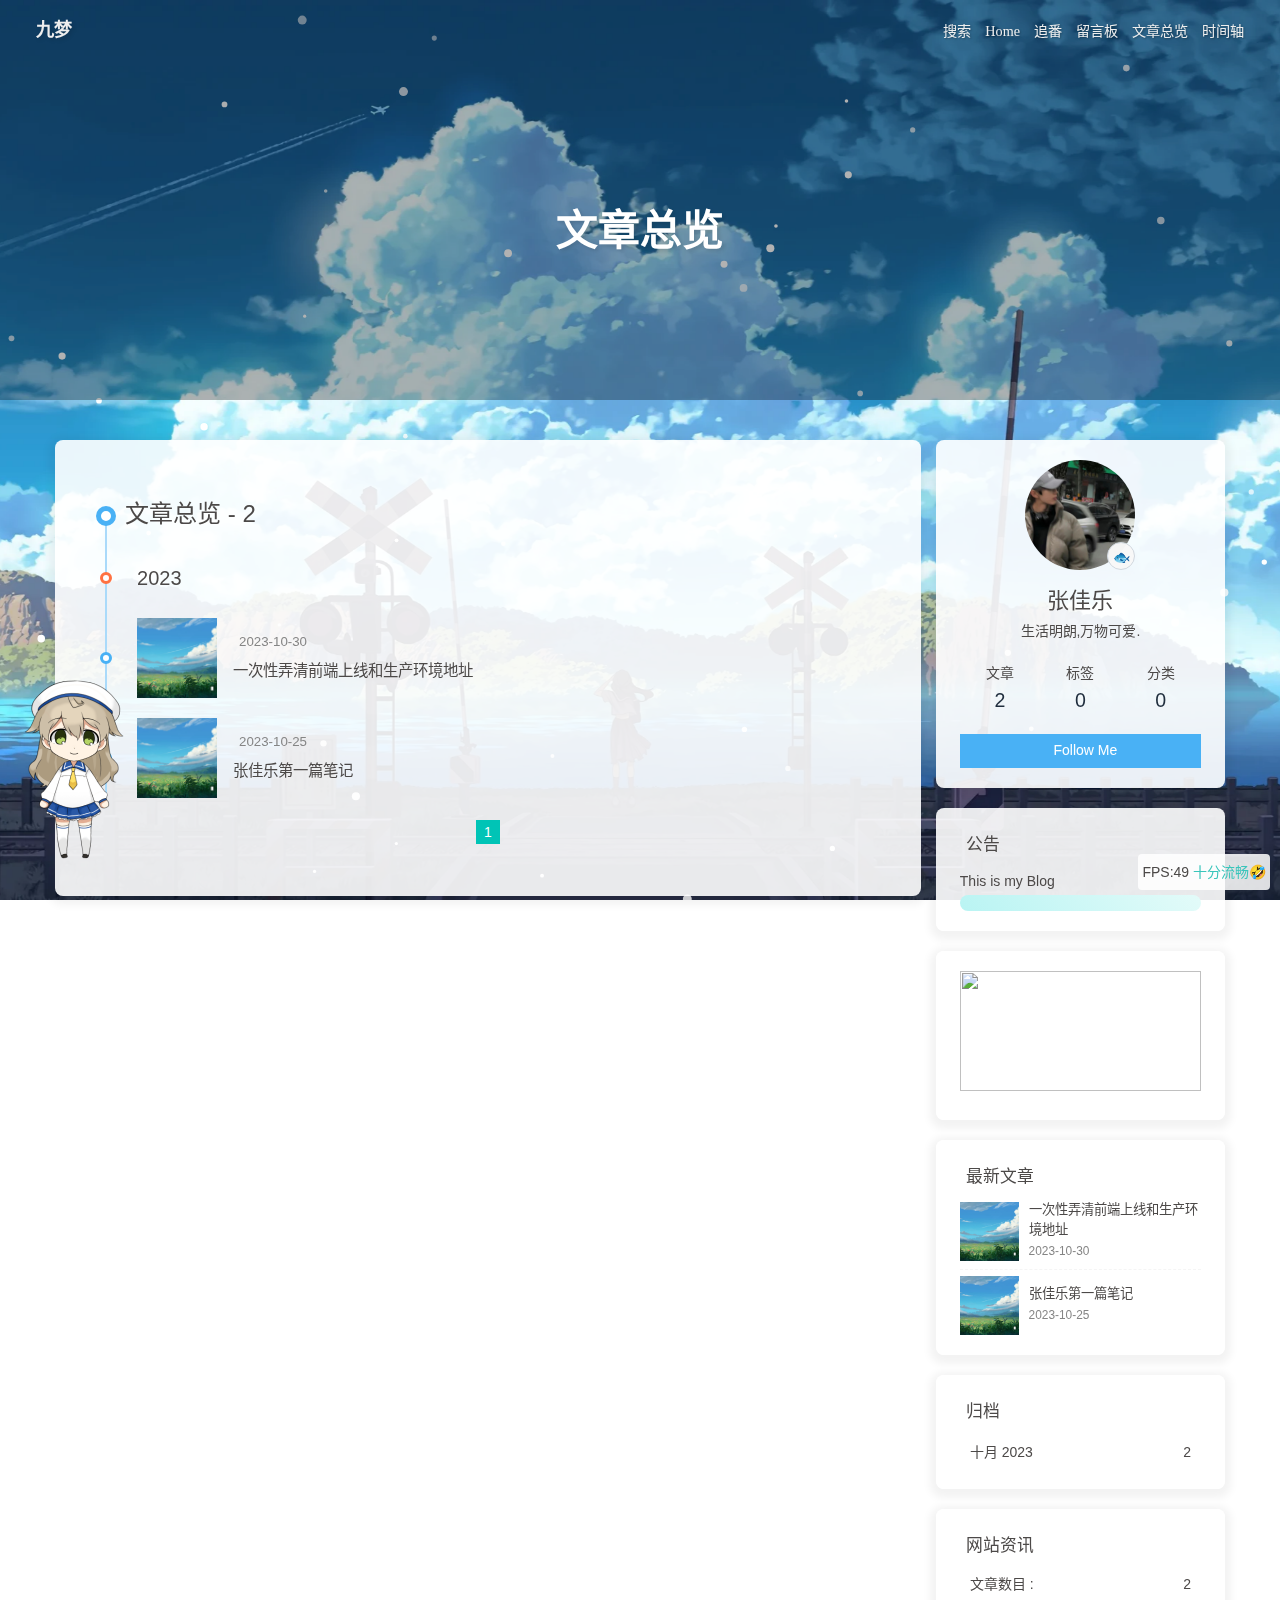
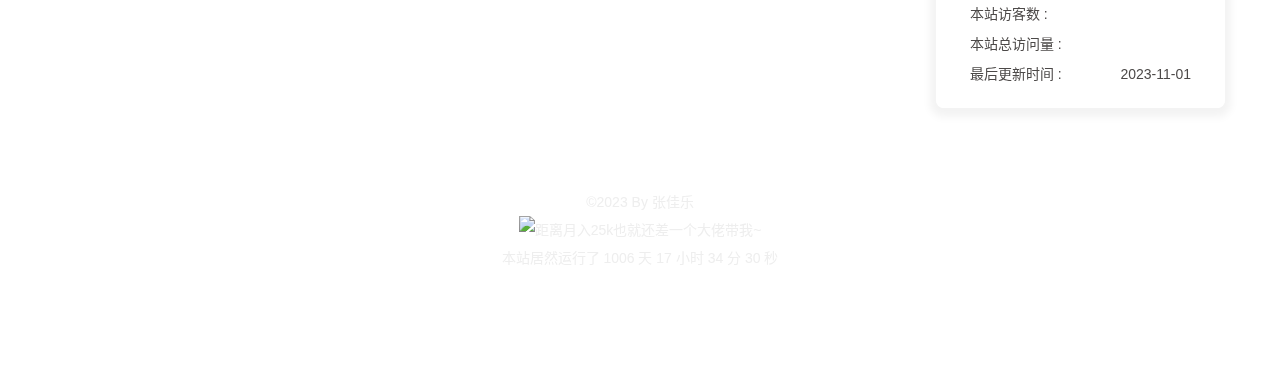
==== commit 1b8eba87: "Site updated: 2023-11-01 10:05:48" ====
--- a/archives/index.html
+++ b/archives/index.html
@@ -54,7 +54,7 @@
   isHome: false,
   isHighlightShrink: true,
   isToc: false,
-  postUpdate: '2023-10-31 17:57:29'
+  postUpdate: '2023-11-01 10:05:45'
 }</script><script>(win=>{
       win.saveToLocal = {
         set: (key, value, ttl) => {
@@ -151,8 +151,8 @@
         }
       }
       detectApple()
-    })(window)</script><link rel="stylesheet" href="/css/custom.css" media="defer" onload="this.media='all'"><span id="fps"></span><script type="text/javascript" src="https://unpkg.zhimg.com/jquery@latest/dist/jquery.min.js"></script><!-- hexo injector head_end start --><link rel="stylesheet" href="https://cdn.cbd.int/hexo-butterfly-clock-anzhiyu@1.1.6/lib/clock.min.css" /><link rel="stylesheet" href="https://npm.elemecdn.com/anzhiyu-blog@2.0.4/css/runtime/runtime.min.css" media="print" onload="this.media='all'"><link rel="stylesheet" href="https://cdn.cbd.int/hexo-butterfly-swiper-anzhiyu@1.0.4/lib/swiper.min.css" media="print" onload="this.media='all'"><link rel="stylesheet" href="https://cdn.cbd.int/hexo-butterfly-swiper-anzhiyu@1.0.4/lib/swiperstyle.css" media="print" onload="this.media='all'"><link rel="stylesheet" href="https://cdn.cbd.int/hexo-butterfly-wowjs/lib/animate.min.css" media="print" onload="this.media='screen'"><!-- hexo injector head_end end --><meta name="generator" content="Hexo 6.3.0"><link rel="alternate" href="/atom.xml" title="九梦" type="application/atom+xml">
-</head><body><div id="web_bg"></div><div id="sidebar"><div id="menu-mask"></div><div id="sidebar-menus"><div class="avatar-img is-center"><img src="/img/logo.jpg" onerror="onerror=null;src='/img/friend_404.gif'" alt="avatar"/></div><div class="sidebar-site-data site-data is-center"><a href="/archives/"><div class="headline">文章</div><div class="length-num">2</div></a><a href="/tags/"><div class="headline">标签</div><div class="length-num">0</div></a><a href="/categories/"><div class="headline">分类</div><div class="length-num">0</div></a></div><hr class="custom-hr"/><div class="menus_items"><div class="menus_item"><a class="site-page" href="/"><i class="fa-fw fas fa-home"></i><span> Home</span></a></div><div class="menus_item"><a class="site-page" href="/bangumis/index.html"><i class="fa-fw fas fa-home"></i><span> 追番</span></a></div><div class="menus_item"><a class="site-page" href="/comments/"><i class="fa-fw fas fa-envelope"></i><span> 留言板</span></a></div><div class="menus_item"><a class="site-page" href="/archives/"><i class="fa-fw fas fa-archive"></i><span> 文章总览</span></a></div><div class="menus_item"><a class="site-page" href="/archives/"><i class="fa-fw fas fa-archive"></i><span> 时间轴</span></a></div></div></div></div><div class="page" id="body-wrap"><header class="not-home-page" id="page-header"><nav id="nav"><span id="blog-info"><a href="/" title="九梦"><span class="site-name">九梦</span></a></span><div id="menus"><div id="search-button"><a class="site-page social-icon search" href="javascript:void(0);"><i class="fas fa-search fa-fw"></i><span> 搜索</span></a></div><div class="menus_items"><div class="menus_item"><a class="site-page" href="/"><i class="fa-fw fas fa-home"></i><span> Home</span></a></div><div class="menus_item"><a class="site-page" href="/bangumis/index.html"><i class="fa-fw fas fa-home"></i><span> 追番</span></a></div><div class="menus_item"><a class="site-page" href="/comments/"><i class="fa-fw fas fa-envelope"></i><span> 留言板</span></a></div><div class="menus_item"><a class="site-page" href="/archives/"><i class="fa-fw fas fa-archive"></i><span> 文章总览</span></a></div><div class="menus_item"><a class="site-page" href="/archives/"><i class="fa-fw fas fa-archive"></i><span> 时间轴</span></a></div></div><div id="toggle-menu"><a class="site-page" href="javascript:void(0);"><i class="fas fa-bars fa-fw"></i></a></div></div></nav><div id="page-site-info"><h1 id="site-title">文章总览</h1></div></header><main class="layout" id="content-inner"><div id="archive"><div class="article-sort-title">文章总览 - 2</div><div class="article-sort"><div class="article-sort-item year">2023</div><div class="article-sort-item"><a class="article-sort-item-img" href="/posts/undefined.html" title="一次性弄清前端上线和生产环境地址"><img src="/img/default_cover_199.png" alt="一次性弄清前端上线和生产环境地址" onerror="this.onerror=null;this.src='/img/404.jpg'"></a><div class="article-sort-item-info"><div class="article-sort-item-time"><i class="far fa-calendar-alt"></i><time class="post-meta-date-created" datetime="2023-10-30T02:13:28.000Z" title="发表于 2023-10-30 10:13:28">2023-10-30</time></div><a class="article-sort-item-title" href="/posts/undefined.html" title="一次性弄清前端上线和生产环境地址">一次性弄清前端上线和生产环境地址</a></div></div><div class="article-sort-item"><a class="article-sort-item-img" href="/posts/31ea.html" title="张佳乐第一篇笔记"><img src="/img/default_cover_199.png" alt="张佳乐第一篇笔记" onerror="this.onerror=null;this.src='/img/404.jpg'"></a><div class="article-sort-item-info"><div class="article-sort-item-time"><i class="far fa-calendar-alt"></i><time class="post-meta-date-created" datetime="2023-10-25T03:06:16.000Z" title="发表于 2023-10-25 11:06:16">2023-10-25</time></div><a class="article-sort-item-title" href="/posts/31ea.html" title="张佳乐第一篇笔记">张佳乐第一篇笔记</a></div></div></div><nav id="pagination"><div class="pagination"><span class="page-number current">1</span></div></nav></div><div class="aside-content" id="aside-content"><div class="card-widget card-info"><div class="author_top is-center"><div class="card-info-avatar"><div class="avatar-img"><img src="/img/logo.jpg" onerror="this.onerror=null;this.src='/img/friend_404.gif'" alt="avatar"/></div><div class="author-status-box"><div class="author-status"><g-emoji class="g-emoji" alias="palm_tree" fallback-src="https://lskypro.acozycotage.net/LightPicture/2022/12/fe1dc0402e623096.jpg">🐟</g-emoji><span>认真摸鱼中</span></div></div></div><div class="author-info__name">张佳乐</div><div class="author-info__description">生活明朗,万物可爱.</div></div><div class="card-info-data site-data is-center"><a href="/archives/"><div class="headline">文章</div><div class="length-num">2</div></a><a href="/tags/"><div class="headline">标签</div><div class="length-num">0</div></a><a href="/categories/"><div class="headline">分类</div><div class="length-num">0</div></a></div><a id="card-info-btn" target="_blank" rel="noopener" href="https://github.com/xxxxxx"><i class="fab fa-github"></i><span>Follow Me</span></a></div><div class="card-widget card-announcement"><div class="item-headline"><i class="fas fa-bullhorn fa-shake"></i><span>公告</span></div><div class="announcement_content">This is my Blog</div><div id="welcome-info"></div></div><div class="sticky_layout"><div class="card-widget card-recent-post"><div class="item-headline"><i class="fas fa-history"></i><span>最新文章</span></div><div class="aside-list"><div class="aside-list-item"><a class="thumbnail" href="/posts/undefined.html" title="一次性弄清前端上线和生产环境地址"><img src="/img/default_cover_199.png" onerror="this.onerror=null;this.src='/img/404.jpg'" alt="一次性弄清前端上线和生产环境地址"/></a><div class="content"><a class="title" href="/posts/undefined.html" title="一次性弄清前端上线和生产环境地址">一次性弄清前端上线和生产环境地址</a><time datetime="2023-10-30T02:13:28.000Z" title="发表于 2023-10-30 10:13:28">2023-10-30</time></div></div><div class="aside-list-item"><a class="thumbnail" href="/posts/31ea.html" title="张佳乐第一篇笔记"><img src="/img/default_cover_199.png" onerror="this.onerror=null;this.src='/img/404.jpg'" alt="张佳乐第一篇笔记"/></a><div class="content"><a class="title" href="/posts/31ea.html" title="张佳乐第一篇笔记">张佳乐第一篇笔记</a><time datetime="2023-10-25T03:06:16.000Z" title="发表于 2023-10-25 11:06:16">2023-10-25</time></div></div></div></div><div class="card-widget card-archives"><div class="item-headline"><i class="fas fa-archive"></i><span>归档</span></div><ul class="card-archive-list"><li class="card-archive-list-item"><a class="card-archive-list-link" href="/archives/2023/10/"><span class="card-archive-list-date">十月 2023</span><span class="card-archive-list-count">2</span></a></li></ul></div><div class="card-widget card-webinfo"><div class="item-headline"><i class="fas fa-chart-line"></i><span>网站资讯</span></div><div class="webinfo"><div class="webinfo-item"><div class="item-name">文章数目 :</div><div class="item-count">2</div></div><div class="webinfo-item"><div class="item-name">本站访客数 :</div><div class="item-count" id="busuanzi_value_site_uv"><i class="fa-solid fa-spinner fa-spin"></i></div></div><div class="webinfo-item"><div class="item-name">本站总访问量 :</div><div class="item-count" id="busuanzi_value_site_pv"><i class="fa-solid fa-spinner fa-spin"></i></div></div><div class="webinfo-item"><div class="item-name">最后更新时间 :</div><div class="item-count" id="last-push-date" data-lastPushDate="2023-10-31T09:57:29.474Z"><i class="fa-solid fa-spinner fa-spin"></i></div></div></div></div></div></div></main><footer id="footer"><div id="footer-wrap"><div class="copyright">&copy;2023 By 张佳乐</div></div></footer></div><div id="rightside"><div id="rightside-config-hide"><button id="darkmode" type="button" title="浅色和深色模式转换"><i class="fas fa-adjust"></i></button><button id="hide-aside-btn" type="button" title="单栏和双栏切换"><i class="fas fa-arrows-alt-h"></i></button></div><div id="rightside-config-show"><button id="rightside-config" type="button" title="设置"><i class="fas fa-cog fa-spin"></i></button><button id="go-up" type="button" title="回到顶部"><span class="scroll-percent"></span><i class="fas fa-arrow-up"></i></button></div></div><div><script src="/js/utils.js"></script><script src="/js/main.js"></script><script src="https://cdn.jsdelivr.net/npm/@fancyapps/ui/dist/fancybox/fancybox.umd.min.js"></script><div class="js-pjax"></div><script async src="/js/console.js"></script><script data-pjax src="//npm.elemecdn.com/pace-js@1.2.4/pace.min.js"></script><div class="aplayer no-destroy" data-id="8152976493" data-server="netease" data-type="playlist"   data-order="list" data-fixed="true" data-preload="auto" data-autoplay="false" data-mutex="true" ></div><canvas id="snow"></canvas><script async src="/js/snow.js"></script><script async src="/js/fps.js"></script><script src="https://cdn.staticfile.org/jquery/3.6.3/jquery.min.js"></script><script async data-pjax src="/js/txmap.js"></script><script async src="/js/title.js"></script><script id="click-heart" src="https://cdn.jsdelivr.net/npm/butterfly-extsrc/dist/click-heart.min.js" async="async" mobile="false"></script><link rel="stylesheet" href="https://cdn.jsdelivr.net/npm/aplayer/dist/APlayer.min.css" media="print" onload="this.media='all'"><script src="https://cdn.jsdelivr.net/npm/aplayer/dist/APlayer.min.js"></script><script src="https://cdn.jsdelivr.net/npm/butterfly-extsrc/metingjs/dist/Meting.min.js"></script><script src="https://cdn.jsdelivr.net/npm/pjax/pjax.min.js"></script><script>let pjaxSelectors = ["head > title","#config-diff","#body-wrap","#rightside-config-hide","#rightside-config-show",".js-pjax"]
+    })(window)</script><link rel="stylesheet" href="/css/custom.css" media="defer" onload="this.media='all'"><span id="fps"></span><script type="text/javascript" src="https://unpkg.zhimg.com/jquery@latest/dist/jquery.min.js"></script><!-- hexo injector head_end start --><link rel="stylesheet" href="https://cdn.cbd.int/hexo-butterfly-wowjs/lib/animate.min.css" media="print" onload="this.media='screen'"><link rel="stylesheet" href="https://cdn.cbd.int/hexo-butterfly-clock-anzhiyu@1.1.6/lib/clock.min.css" /><link rel="stylesheet" href="https://cdn.cbd.int/hexo-butterfly-swiper-anzhiyu@1.0.4/lib/swiper.min.css" media="print" onload="this.media='all'"><link rel="stylesheet" href="https://cdn.cbd.int/hexo-butterfly-swiper-anzhiyu@1.0.4/lib/swiperstyle.css" media="print" onload="this.media='all'"><link rel="stylesheet" href="https://npm.elemecdn.com/anzhiyu-blog@2.0.4/css/runtime/runtime.min.css" media="print" onload="this.media='all'"><!-- hexo injector head_end end --><meta name="generator" content="Hexo 6.3.0"><link rel="alternate" href="/atom.xml" title="九梦" type="application/atom+xml">
+</head><body><div id="web_bg"></div><div id="sidebar"><div id="menu-mask"></div><div id="sidebar-menus"><div class="avatar-img is-center"><img src="/img/logo.jpg" onerror="onerror=null;src='/img/friend_404.gif'" alt="avatar"/></div><div class="sidebar-site-data site-data is-center"><a href="/archives/"><div class="headline">文章</div><div class="length-num">2</div></a><a href="/tags/"><div class="headline">标签</div><div class="length-num">0</div></a><a href="/categories/"><div class="headline">分类</div><div class="length-num">0</div></a></div><hr class="custom-hr"/><div class="menus_items"><div class="menus_item"><a class="site-page" href="/"><i class="fa-fw fas fa-home"></i><span> Home</span></a></div><div class="menus_item"><a class="site-page" href="/bangumis/index.html"><i class="fa-fw fas fa-home"></i><span> 追番</span></a></div><div class="menus_item"><a class="site-page" href="/comments/"><i class="fa-fw fas fa-envelope"></i><span> 留言板</span></a></div><div class="menus_item"><a class="site-page" href="/archives/"><i class="fa-fw fas fa-archive"></i><span> 文章总览</span></a></div><div class="menus_item"><a class="site-page" href="/archives/"><i class="fa-fw fas fa-archive"></i><span> 时间轴</span></a></div></div></div></div><div class="page" id="body-wrap"><header class="not-home-page" id="page-header"><nav id="nav"><span id="blog-info"><a href="/" title="九梦"><span class="site-name">九梦</span></a></span><div id="menus"><div id="search-button"><a class="site-page social-icon search" href="javascript:void(0);"><i class="fas fa-search fa-fw"></i><span> 搜索</span></a></div><div class="menus_items"><div class="menus_item"><a class="site-page" href="/"><i class="fa-fw fas fa-home"></i><span> Home</span></a></div><div class="menus_item"><a class="site-page" href="/bangumis/index.html"><i class="fa-fw fas fa-home"></i><span> 追番</span></a></div><div class="menus_item"><a class="site-page" href="/comments/"><i class="fa-fw fas fa-envelope"></i><span> 留言板</span></a></div><div class="menus_item"><a class="site-page" href="/archives/"><i class="fa-fw fas fa-archive"></i><span> 文章总览</span></a></div><div class="menus_item"><a class="site-page" href="/archives/"><i class="fa-fw fas fa-archive"></i><span> 时间轴</span></a></div></div><div id="toggle-menu"><a class="site-page" href="javascript:void(0);"><i class="fas fa-bars fa-fw"></i></a></div></div></nav><div id="page-site-info"><h1 id="site-title">文章总览</h1></div></header><main class="layout" id="content-inner"><div id="archive"><div class="article-sort-title">文章总览 - 2</div><div class="article-sort"><div class="article-sort-item year">2023</div><div class="article-sort-item"><a class="article-sort-item-img" href="/posts/undefined.html" title="一次性弄清前端上线和生产环境地址"><img src="/img/default_cover_199.png" alt="一次性弄清前端上线和生产环境地址" onerror="this.onerror=null;this.src='/img/404.jpg'"></a><div class="article-sort-item-info"><div class="article-sort-item-time"><i class="far fa-calendar-alt"></i><time class="post-meta-date-created" datetime="2023-10-30T02:13:28.000Z" title="发表于 2023-10-30 10:13:28">2023-10-30</time></div><a class="article-sort-item-title" href="/posts/undefined.html" title="一次性弄清前端上线和生产环境地址">一次性弄清前端上线和生产环境地址</a></div></div><div class="article-sort-item"><a class="article-sort-item-img" href="/posts/31ea.html" title="张佳乐第一篇笔记"><img src="/img/default_cover_199.png" alt="张佳乐第一篇笔记" onerror="this.onerror=null;this.src='/img/404.jpg'"></a><div class="article-sort-item-info"><div class="article-sort-item-time"><i class="far fa-calendar-alt"></i><time class="post-meta-date-created" datetime="2023-10-25T03:06:16.000Z" title="发表于 2023-10-25 11:06:16">2023-10-25</time></div><a class="article-sort-item-title" href="/posts/31ea.html" title="张佳乐第一篇笔记">张佳乐第一篇笔记</a></div></div></div><nav id="pagination"><div class="pagination"><span class="page-number current">1</span></div></nav></div><div class="aside-content" id="aside-content"><div class="card-widget card-info"><div class="author_top is-center"><div class="card-info-avatar"><div class="avatar-img"><img src="/img/logo.jpg" onerror="this.onerror=null;this.src='/img/friend_404.gif'" alt="avatar"/></div><div class="author-status-box"><div class="author-status"><g-emoji class="g-emoji" alias="palm_tree" fallback-src="https://lskypro.acozycotage.net/LightPicture/2022/12/fe1dc0402e623096.jpg">🐟</g-emoji><span>认真摸鱼中</span></div></div></div><div class="author-info__name">张佳乐</div><div class="author-info__description">生活明朗,万物可爱.</div></div><div class="card-info-data site-data is-center"><a href="/archives/"><div class="headline">文章</div><div class="length-num">2</div></a><a href="/tags/"><div class="headline">标签</div><div class="length-num">0</div></a><a href="/categories/"><div class="headline">分类</div><div class="length-num">0</div></a></div><a id="card-info-btn" target="_blank" rel="noopener" href="https://github.com/xxxxxx"><i class="fab fa-github"></i><span>Follow Me</span></a></div><div class="card-widget card-announcement"><div class="item-headline"><i class="fas fa-bullhorn fa-shake"></i><span>公告</span></div><div class="announcement_content">This is my Blog</div><div id="welcome-info"></div></div><div class="sticky_layout"><div class="card-widget card-recent-post"><div class="item-headline"><i class="fas fa-history"></i><span>最新文章</span></div><div class="aside-list"><div class="aside-list-item"><a class="thumbnail" href="/posts/undefined.html" title="一次性弄清前端上线和生产环境地址"><img src="/img/default_cover_199.png" onerror="this.onerror=null;this.src='/img/404.jpg'" alt="一次性弄清前端上线和生产环境地址"/></a><div class="content"><a class="title" href="/posts/undefined.html" title="一次性弄清前端上线和生产环境地址">一次性弄清前端上线和生产环境地址</a><time datetime="2023-10-30T02:13:28.000Z" title="发表于 2023-10-30 10:13:28">2023-10-30</time></div></div><div class="aside-list-item"><a class="thumbnail" href="/posts/31ea.html" title="张佳乐第一篇笔记"><img src="/img/default_cover_199.png" onerror="this.onerror=null;this.src='/img/404.jpg'" alt="张佳乐第一篇笔记"/></a><div class="content"><a class="title" href="/posts/31ea.html" title="张佳乐第一篇笔记">张佳乐第一篇笔记</a><time datetime="2023-10-25T03:06:16.000Z" title="发表于 2023-10-25 11:06:16">2023-10-25</time></div></div></div></div><div class="card-widget card-archives"><div class="item-headline"><i class="fas fa-archive"></i><span>归档</span></div><ul class="card-archive-list"><li class="card-archive-list-item"><a class="card-archive-list-link" href="/archives/2023/10/"><span class="card-archive-list-date">十月 2023</span><span class="card-archive-list-count">2</span></a></li></ul></div><div class="card-widget card-webinfo"><div class="item-headline"><i class="fas fa-chart-line"></i><span>网站资讯</span></div><div class="webinfo"><div class="webinfo-item"><div class="item-name">文章数目 :</div><div class="item-count">2</div></div><div class="webinfo-item"><div class="item-name">本站访客数 :</div><div class="item-count" id="busuanzi_value_site_uv"><i class="fa-solid fa-spinner fa-spin"></i></div></div><div class="webinfo-item"><div class="item-name">本站总访问量 :</div><div class="item-count" id="busuanzi_value_site_pv"><i class="fa-solid fa-spinner fa-spin"></i></div></div><div class="webinfo-item"><div class="item-name">最后更新时间 :</div><div class="item-count" id="last-push-date" data-lastPushDate="2023-11-01T02:05:45.706Z"><i class="fa-solid fa-spinner fa-spin"></i></div></div></div></div></div></div></main><footer id="footer"><div id="footer-wrap"><div class="copyright">&copy;2023 By 张佳乐</div></div></footer></div><div id="rightside"><div id="rightside-config-hide"><button id="darkmode" type="button" title="浅色和深色模式转换"><i class="fas fa-adjust"></i></button><button id="hide-aside-btn" type="button" title="单栏和双栏切换"><i class="fas fa-arrows-alt-h"></i></button></div><div id="rightside-config-show"><button id="rightside-config" type="button" title="设置"><i class="fas fa-cog fa-spin"></i></button><button id="go-up" type="button" title="回到顶部"><span class="scroll-percent"></span><i class="fas fa-arrow-up"></i></button></div></div><div><script src="/js/utils.js"></script><script src="/js/main.js"></script><script src="https://cdn.jsdelivr.net/npm/@fancyapps/ui/dist/fancybox/fancybox.umd.min.js"></script><div class="js-pjax"></div><script async src="/js/console.js"></script><script data-pjax src="//npm.elemecdn.com/pace-js@1.2.4/pace.min.js"></script><div class="aplayer no-destroy" data-id="8152976493" data-server="netease" data-type="playlist"   data-order="list" data-fixed="true" data-preload="auto" data-autoplay="false" data-mutex="true" ></div><canvas id="snow"></canvas><script async src="/js/snow.js"></script><script async src="/js/fps.js"></script><script src="https://cdn.staticfile.org/jquery/3.6.3/jquery.min.js"></script><script async data-pjax src="/js/txmap.js"></script><script async src="/js/title.js"></script><script id="click-heart" src="https://cdn.jsdelivr.net/npm/butterfly-extsrc/dist/click-heart.min.js" async="async" mobile="false"></script><link rel="stylesheet" href="https://cdn.jsdelivr.net/npm/aplayer/dist/APlayer.min.css" media="print" onload="this.media='all'"><script src="https://cdn.jsdelivr.net/npm/aplayer/dist/APlayer.min.js"></script><script src="https://cdn.jsdelivr.net/npm/butterfly-extsrc/metingjs/dist/Meting.min.js"></script><script src="https://cdn.jsdelivr.net/npm/pjax/pjax.min.js"></script><script>let pjaxSelectors = ["head > title","#config-diff","#body-wrap","#rightside-config-hide","#rightside-config-show",".js-pjax"]
 
 var pjax = new Pjax({
   elements: 'a:not([target="_blank"])',
@@ -218,7 +218,63 @@
   if (e.request.status === 404) {
     pjax.loadUrl('/404.html')
   }
-})</script><script async data-pjax src="//busuanzi.ibruce.info/busuanzi/2.3/busuanzi.pure.mini.js"></script><div id="local-search"><div class="search-dialog"><nav class="search-nav"><span class="search-dialog-title">搜索</span><span id="loading-status"></span><button class="search-close-button"><i class="fas fa-times"></i></button></nav><div class="is-center" id="loading-database"><i class="fas fa-spinner fa-pulse"></i><span>  数据库加载中</span></div><div class="search-wrap"><div id="local-search-input"><div class="local-search-box"><input class="local-search-box--input" placeholder="搜索文章" type="text"/></div></div><hr/><div id="local-search-results"></div><div id="local-search-stats-wrap"></div></div></div><div id="search-mask"></div><script src="/js/search/local-search.js"></script></div></div><!-- hexo injector body_end start --><script data-pjax>
+})</script><script async data-pjax src="//busuanzi.ibruce.info/busuanzi/2.3/busuanzi.pure.mini.js"></script><div id="local-search"><div class="search-dialog"><nav class="search-nav"><span class="search-dialog-title">搜索</span><span id="loading-status"></span><button class="search-close-button"><i class="fas fa-times"></i></button></nav><div class="is-center" id="loading-database"><i class="fas fa-spinner fa-pulse"></i><span>  数据库加载中</span></div><div class="search-wrap"><div id="local-search-input"><div class="local-search-box"><input class="local-search-box--input" placeholder="搜索文章" type="text"/></div></div><hr/><div id="local-search-results"></div><div id="local-search-stats-wrap"></div></div></div><div id="search-mask"></div><script src="/js/search/local-search.js"></script></div></div><!-- hexo injector body_end start --><div class="js-pjax"><script async="async">var arr = document.getElementsByClassName('recent-post-item');
+for(var i = 0;i<arr.length;i++){
+    arr[i].classList.add('wow');
+    arr[i].classList.add('animate__zoomIn');
+    arr[i].setAttribute('data-wow-duration', '1.5s');
+    arr[i].setAttribute('data-wow-delay', '200ms');
+    arr[i].setAttribute('data-wow-offset', '30');
+    arr[i].setAttribute('data-wow-iteration', '1');
+  }</script><script async="async">var arr = document.getElementsByClassName('card-widget');
+for(var i = 0;i<arr.length;i++){
+    arr[i].classList.add('wow');
+    arr[i].classList.add('animate__zoomIn');
+    arr[i].setAttribute('data-wow-duration', '');
+    arr[i].setAttribute('data-wow-delay', '200ms');
+    arr[i].setAttribute('data-wow-offset', '');
+    arr[i].setAttribute('data-wow-iteration', '');
+  }</script><script async="async">var arr = document.getElementsByClassName('flink-list-card');
+for(var i = 0;i<arr.length;i++){
+    arr[i].classList.add('wow');
+    arr[i].classList.add('animate__flipInY');
+    arr[i].setAttribute('data-wow-duration', '3s');
+    arr[i].setAttribute('data-wow-delay', '');
+    arr[i].setAttribute('data-wow-offset', '');
+    arr[i].setAttribute('data-wow-iteration', '');
+  }</script><script async="async">var arr = document.getElementsByClassName('flink-list-card');
+for(var i = 0;i<arr.length;i++){
+    arr[i].classList.add('wow');
+    arr[i].classList.add('animate__animated');
+    arr[i].setAttribute('data-wow-duration', '3s');
+    arr[i].setAttribute('data-wow-delay', '');
+    arr[i].setAttribute('data-wow-offset', '');
+    arr[i].setAttribute('data-wow-iteration', '');
+  }</script><script async="async">var arr = document.getElementsByClassName('article-sort-item');
+for(var i = 0;i<arr.length;i++){
+    arr[i].classList.add('wow');
+    arr[i].classList.add('animate__slideInRight');
+    arr[i].setAttribute('data-wow-duration', '1.5s');
+    arr[i].setAttribute('data-wow-delay', '');
+    arr[i].setAttribute('data-wow-offset', '');
+    arr[i].setAttribute('data-wow-iteration', '');
+  }</script><script async="async">var arr = document.getElementsByClassName('site-card');
+for(var i = 0;i<arr.length;i++){
+    arr[i].classList.add('wow');
+    arr[i].classList.add('animate__flipInY');
+    arr[i].setAttribute('data-wow-duration', '3s');
+    arr[i].setAttribute('data-wow-delay', '');
+    arr[i].setAttribute('data-wow-offset', '');
+    arr[i].setAttribute('data-wow-iteration', '');
+  }</script><script async="async">var arr = document.getElementsByClassName('site-card');
+for(var i = 0;i<arr.length;i++){
+    arr[i].classList.add('wow');
+    arr[i].classList.add('animate__animated');
+    arr[i].setAttribute('data-wow-duration', '3s');
+    arr[i].setAttribute('data-wow-delay', '');
+    arr[i].setAttribute('data-wow-offset', '');
+    arr[i].setAttribute('data-wow-iteration', '');
+  }</script></div><script defer src="https://cdn.cbd.int/hexo-butterfly-wowjs/lib/wow.min.js"></script><script defer src="https://cdn.cbd.int/hexo-butterfly-wowjs/lib/wow_init.js"></script><script data-pjax>
   function butterfly_clock_anzhiyu_injector_config(){
     var parent_div_git = document.getElementsByClassName('sticky_layout')[0];
     var item_html = '<div class="card-widget card-clock"><div class="card-glass"><div class="card-background"><div class="card-content"><div id="hexo_electric_clock"><img class="entered loading" id="card-clock-loading" src="https://cdn.cbd.int/hexo-butterfly-clock-anzhiyu@1.1.6/lib/loading.gif" style="height: 120px; width: 100%;" data-ll-status="loading"/></div></div></div></div></div>';
@@ -250,6 +306,30 @@
     butterfly_clock_anzhiyu_injector_config();
   }
   </script><script src="https://widget.qweather.net/simple/static/js/he-simple-common.js?v=2.0"></script><script data-pjax src="https://cdn.cbd.int/hexo-butterfly-clock-anzhiyu@1.1.6/lib/clock.min.js"></script><script data-pjax>
+  function butterfly_swiper_injector_config(){
+    var parent_div_git = document.getElementById('recent-posts');
+    var item_html = '<div class="recent-post-item swiper_container_card" style="height: auto;width: 100%"><div id="random"><div id="random-banner"><canvas id="peoplecanvas"></canvas></div><a id="random-hover" style="width:100%;height:auto;" href="javascript:toRandomPost()" rel="external nofollow noreferrer" one-link-mark="yes"><i class="fa fa-paper-plane" style="margin-left:10px"></i><div style="margin-left:10px">随便逛逛<i class="fa-solid fa-arrow-right" style="margin-left:10px"></i></div></a></div><div class="blog-slider swiper-container-fade swiper-container-horizontal" id="swiper_container"><div class="blog-slider__wrp swiper-wrapper" style="transition-duration: 0ms;"><div class="blog-slider__item swiper-slide" style="width: 750px; opacity: 1; transform: translate3d(0px, 0px, 0px); transition-duration: 0ms;"><a class="blog-slider__img" onclick="pjax.loadUrl(&quot;posts/undefined.html&quot;);" href="javascript:void(0);" alt=""><img width="48" height="48" src="/img/default_cover_199.png" alt="" onerror="this.src=https://cdn.cbd.int/akilar-candyassets/image/loading.gif; this.onerror = null;"/></a><div class="blog-slider__content"><span class="blog-slider__code">2023-10-30</span><a class="blog-slider__title" onclick="pjax.loadUrl(&quot;posts/undefined.html&quot;);" href="javascript:void(0);" alt="">一次性弄清前端上线和生产环境地址</a><div class="blog-slider__text">再怎么看我也不知道怎么描述它的啦！</div><a class="blog-slider__button" onclick="pjax.loadUrl(&quot;posts/undefined.html&quot;);" href="javascript:void(0);" alt="">详情       </a></div></div><div class="blog-slider__item swiper-slide" style="width: 750px; opacity: 1; transform: translate3d(0px, 0px, 0px); transition-duration: 0ms;"><a class="blog-slider__img" onclick="pjax.loadUrl(&quot;posts/31ea.html&quot;);" href="javascript:void(0);" alt=""><img width="48" height="48" src="/img/default_cover_199.png" alt="" onerror="this.src=https://cdn.cbd.int/akilar-candyassets/image/loading.gif; this.onerror = null;"/></a><div class="blog-slider__content"><span class="blog-slider__code">2023-10-25</span><a class="blog-slider__title" onclick="pjax.loadUrl(&quot;posts/31ea.html&quot;);" href="javascript:void(0);" alt="">张佳乐第一篇笔记</a><div class="blog-slider__text">再怎么看我也不知道怎么描述它的啦！</div><a class="blog-slider__button" onclick="pjax.loadUrl(&quot;posts/31ea.html&quot;);" href="javascript:void(0);" alt="">详情       </a></div></div></div><div class="blog-slider__pagination swiper-pagination-clickable swiper-pagination-bullets"></div></div></div>';
+    console.log('已挂载butterfly_swiper')
+    parent_div_git.insertAdjacentHTML("afterbegin",item_html)
+    }
+  var elist = 'undefined'.split(',');
+  var cpage = location.pathname;
+  var epage = '/';
+  var flag = 0;
+
+  for (var i=0;i<elist.length;i++){
+    if (cpage.includes(elist[i])){
+      flag++;
+    }
+  }
+
+  if ((epage ==='all')&&(flag == 0)){
+    butterfly_swiper_injector_config();
+  }
+  else if (epage === cpage){
+    butterfly_swiper_injector_config();
+  }
+  </script><script defer src="https://npm.elemecdn.com/anzhiyu-blog@1.1.6/js/swiper.min.js"></script><script defer data-pjax src="https://cdn.cbd.int/hexo-butterfly-swiper-anzhiyu@1.0.4/lib/swiper_init.js"></script><script data-pjax src="https://lf26-cdn-tos.bytecdntp.com/cdn/expire-1-M/gsap/3.9.1/gsap.min.js"></script><script defer src="https://npm.elemecdn.com/hexo-butterfly-swiper-anzhiyu@1.0.4/lib/people.min.js"></script><script async src="/anzhiyu/random.js"></script><script data-pjax>
   function butterfly_footer_beautify_injector_config(){
     var parent_div_git = document.getElementById('footer-wrap');
     var item_html = '<div id="workboard"></div><p id="ghbdages"><a class="github-badge" target="_blank" href="https://hexo.io/" style="margin-inline:5px" data-title="博客框架为Hexo_v5.4.0" title=""><img src="https://img.shields.io/badge/Frame-Hexo-blue?style=flat&amp;logo=hexo" alt=""/></a><a class="github-badge" target="_blank" href="https://butterfly.js.org/" style="margin-inline:5px" data-title="主题版本Butterfly_v4.2.2" title=""><img src="https://img.shields.io/badge/Theme-Butterfly-6513df?style=flat&amp;logo=bitdefender" alt=""/></a><a class="github-badge" target="_blank" href="https://www.jsdelivr.com/" style="margin-inline:5px" data-title="本站使用JsDelivr为静态资源提供CDN加速" title=""><img src="https://img.shields.io/badge/CDN-jsDelivr-orange?style=flat&amp;logo=jsDelivr" alt=""/></a><a class="github-badge" target="_blank" href="https://beian.miit.gov.cn/#/Integrated/index" style="margin-inline:5px" data-title="本站已在湘进行备案" title=""><img src="https://img.shields.io/badge/湘ICP备-2022004213号-e1d492?style=flat&amp;logo=[data-uri]" alt=""/></a><a class="github-badge" target="_blank" href="https://github.com/" style="margin-inline:5px" data-title="本站项目由Github托管" title=""><img src="https://img.shields.io/badge/Source-Github-d021d6?style=flat&amp;logo=GitHub" alt=""/></a><a class="github-badge" target="_blank" href="http://creativecommons.org/licenses/by-nc-sa/4.0/" style="margin-inline:5px" data-title="本站采用知识共享署名-非商业性使用-相同方式共享4.0国际许可协议进行许可" title=""><img src="https://img.shields.io/badge/Copyright-BY--NC--SA%204.0-d42328?style=flat&amp;logo=Claris" alt=""/></a></p>';
@@ -273,84 +353,4 @@
   else if (epage === cpage){
     butterfly_footer_beautify_injector_config();
   }
-  </script><script async src="/js/runtime.js"></script><script data-pjax>
-  function butterfly_swiper_injector_config(){
-    var parent_div_git = document.getElementById('recent-posts');
-    var item_html = '<div class="recent-post-item swiper_container_card" style="height: auto;width: 100%"><div id="random"><div id="random-banner"><canvas id="peoplecanvas"></canvas></div><a id="random-hover" style="width:100%;height:auto;" href="javascript:toRandomPost()" rel="external nofollow noreferrer" one-link-mark="yes"><i class="fa fa-paper-plane" style="margin-left:10px"></i><div style="margin-left:10px">随便逛逛<i class="fa-solid fa-arrow-right" style="margin-left:10px"></i></div></a></div><div class="blog-slider swiper-container-fade swiper-container-horizontal" id="swiper_container"><div class="blog-slider__wrp swiper-wrapper" style="transition-duration: 0ms;"><div class="blog-slider__item swiper-slide" style="width: 750px; opacity: 1; transform: translate3d(0px, 0px, 0px); transition-duration: 0ms;"><a class="blog-slider__img" onclick="pjax.loadUrl(&quot;posts/undefined.html&quot;);" href="javascript:void(0);" alt=""><img width="48" height="48" src="/img/default_cover_199.png" alt="" onerror="this.src=https://cdn.cbd.int/akilar-candyassets/image/loading.gif; this.onerror = null;"/></a><div class="blog-slider__content"><span class="blog-slider__code">2023-10-30</span><a class="blog-slider__title" onclick="pjax.loadUrl(&quot;posts/undefined.html&quot;);" href="javascript:void(0);" alt="">一次性弄清前端上线和生产环境地址</a><div class="blog-slider__text">再怎么看我也不知道怎么描述它的啦！</div><a class="blog-slider__button" onclick="pjax.loadUrl(&quot;posts/undefined.html&quot;);" href="javascript:void(0);" alt="">详情       </a></div></div><div class="blog-slider__item swiper-slide" style="width: 750px; opacity: 1; transform: translate3d(0px, 0px, 0px); transition-duration: 0ms;"><a class="blog-slider__img" onclick="pjax.loadUrl(&quot;posts/31ea.html&quot;);" href="javascript:void(0);" alt=""><img width="48" height="48" src="/img/default_cover_199.png" alt="" onerror="this.src=https://cdn.cbd.int/akilar-candyassets/image/loading.gif; this.onerror = null;"/></a><div class="blog-slider__content"><span class="blog-slider__code">2023-10-25</span><a class="blog-slider__title" onclick="pjax.loadUrl(&quot;posts/31ea.html&quot;);" href="javascript:void(0);" alt="">张佳乐第一篇笔记</a><div class="blog-slider__text">再怎么看我也不知道怎么描述它的啦！</div><a class="blog-slider__button" onclick="pjax.loadUrl(&quot;posts/31ea.html&quot;);" href="javascript:void(0);" alt="">详情       </a></div></div></div><div class="blog-slider__pagination swiper-pagination-clickable swiper-pagination-bullets"></div></div></div>';
-    console.log('已挂载butterfly_swiper')
-    parent_div_git.insertAdjacentHTML("afterbegin",item_html)
-    }
-  var elist = 'undefined'.split(',');
-  var cpage = location.pathname;
-  var epage = '/';
-  var flag = 0;
-
-  for (var i=0;i<elist.length;i++){
-    if (cpage.includes(elist[i])){
-      flag++;
-    }
-  }
-
-  if ((epage ==='all')&&(flag == 0)){
-    butterfly_swiper_injector_config();
-  }
-  else if (epage === cpage){
-    butterfly_swiper_injector_config();
-  }
-  </script><script defer src="https://npm.elemecdn.com/anzhiyu-blog@1.1.6/js/swiper.min.js"></script><script defer data-pjax src="https://cdn.cbd.int/hexo-butterfly-swiper-anzhiyu@1.0.4/lib/swiper_init.js"></script><script data-pjax src="https://lf26-cdn-tos.bytecdntp.com/cdn/expire-1-M/gsap/3.9.1/gsap.min.js"></script><script defer src="https://npm.elemecdn.com/hexo-butterfly-swiper-anzhiyu@1.0.4/lib/people.min.js"></script><script async src="/anzhiyu/random.js"></script><div class="js-pjax"><script async="async">var arr = document.getElementsByClassName('recent-post-item');
-for(var i = 0;i<arr.length;i++){
-    arr[i].classList.add('wow');
-    arr[i].classList.add('animate__zoomIn');
-    arr[i].setAttribute('data-wow-duration', '1.5s');
-    arr[i].setAttribute('data-wow-delay', '200ms');
-    arr[i].setAttribute('data-wow-offset', '30');
-    arr[i].setAttribute('data-wow-iteration', '1');
-  }</script><script async="async">var arr = document.getElementsByClassName('card-widget');
-for(var i = 0;i<arr.length;i++){
-    arr[i].classList.add('wow');
-    arr[i].classList.add('animate__zoomIn');
-    arr[i].setAttribute('data-wow-duration', '');
-    arr[i].setAttribute('data-wow-delay', '200ms');
-    arr[i].setAttribute('data-wow-offset', '');
-    arr[i].setAttribute('data-wow-iteration', '');
-  }</script><script async="async">var arr = document.getElementsByClassName('flink-list-card');
-for(var i = 0;i<arr.length;i++){
-    arr[i].classList.add('wow');
-    arr[i].classList.add('animate__flipInY');
-    arr[i].setAttribute('data-wow-duration', '3s');
-    arr[i].setAttribute('data-wow-delay', '');
-    arr[i].setAttribute('data-wow-offset', '');
-    arr[i].setAttribute('data-wow-iteration', '');
-  }</script><script async="async">var arr = document.getElementsByClassName('flink-list-card');
-for(var i = 0;i<arr.length;i++){
-    arr[i].classList.add('wow');
-    arr[i].classList.add('animate__animated');
-    arr[i].setAttribute('data-wow-duration', '3s');
-    arr[i].setAttribute('data-wow-delay', '');
-    arr[i].setAttribute('data-wow-offset', '');
-    arr[i].setAttribute('data-wow-iteration', '');
-  }</script><script async="async">var arr = document.getElementsByClassName('article-sort-item');
-for(var i = 0;i<arr.length;i++){
-    arr[i].classList.add('wow');
-    arr[i].classList.add('animate__slideInRight');
-    arr[i].setAttribute('data-wow-duration', '1.5s');
-    arr[i].setAttribute('data-wow-delay', '');
-    arr[i].setAttribute('data-wow-offset', '');
-    arr[i].setAttribute('data-wow-iteration', '');
-  }</script><script async="async">var arr = document.getElementsByClassName('site-card');
-for(var i = 0;i<arr.length;i++){
-    arr[i].classList.add('wow');
-    arr[i].classList.add('animate__flipInY');
-    arr[i].setAttribute('data-wow-duration', '3s');
-    arr[i].setAttribute('data-wow-delay', '');
-    arr[i].setAttribute('data-wow-offset', '');
-    arr[i].setAttribute('data-wow-iteration', '');
-  }</script><script async="async">var arr = document.getElementsByClassName('site-card');
-for(var i = 0;i<arr.length;i++){
-    arr[i].classList.add('wow');
-    arr[i].classList.add('animate__animated');
-    arr[i].setAttribute('data-wow-duration', '3s');
-    arr[i].setAttribute('data-wow-delay', '');
-    arr[i].setAttribute('data-wow-offset', '');
-    arr[i].setAttribute('data-wow-iteration', '');
-  }</script></div><script defer src="https://cdn.cbd.int/hexo-butterfly-wowjs/lib/wow.min.js"></script><script defer src="https://cdn.cbd.int/hexo-butterfly-wowjs/lib/wow_init.js"></script><!-- hexo injector body_end end --><script src="/live2dw/lib/L2Dwidget.min.js?094cbace49a39548bed64abff5988b05"></script><script>L2Dwidget.init({"tagMode":false,"debug":false,"model":{"jsonPath":"/live2dw/assets/koharu.model.json"},"display":{"position":"left","width":150,"height":300},"mobile":{"show":false},"log":false,"pluginJsPath":"lib/","pluginModelPath":"assets/","pluginRootPath":"live2dw/"});</script></body></html>+  </script><script async src="/js/runtime.js"></script><!-- hexo injector body_end end --><script src="/live2dw/lib/L2Dwidget.min.js?094cbace49a39548bed64abff5988b05"></script><script>L2Dwidget.init({"tagMode":false,"debug":false,"model":{"jsonPath":"/live2dw/assets/koharu.model.json"},"display":{"position":"left","width":150,"height":300},"mobile":{"show":false},"log":false,"pluginJsPath":"lib/","pluginModelPath":"assets/","pluginRootPath":"live2dw/"});</script></body></html>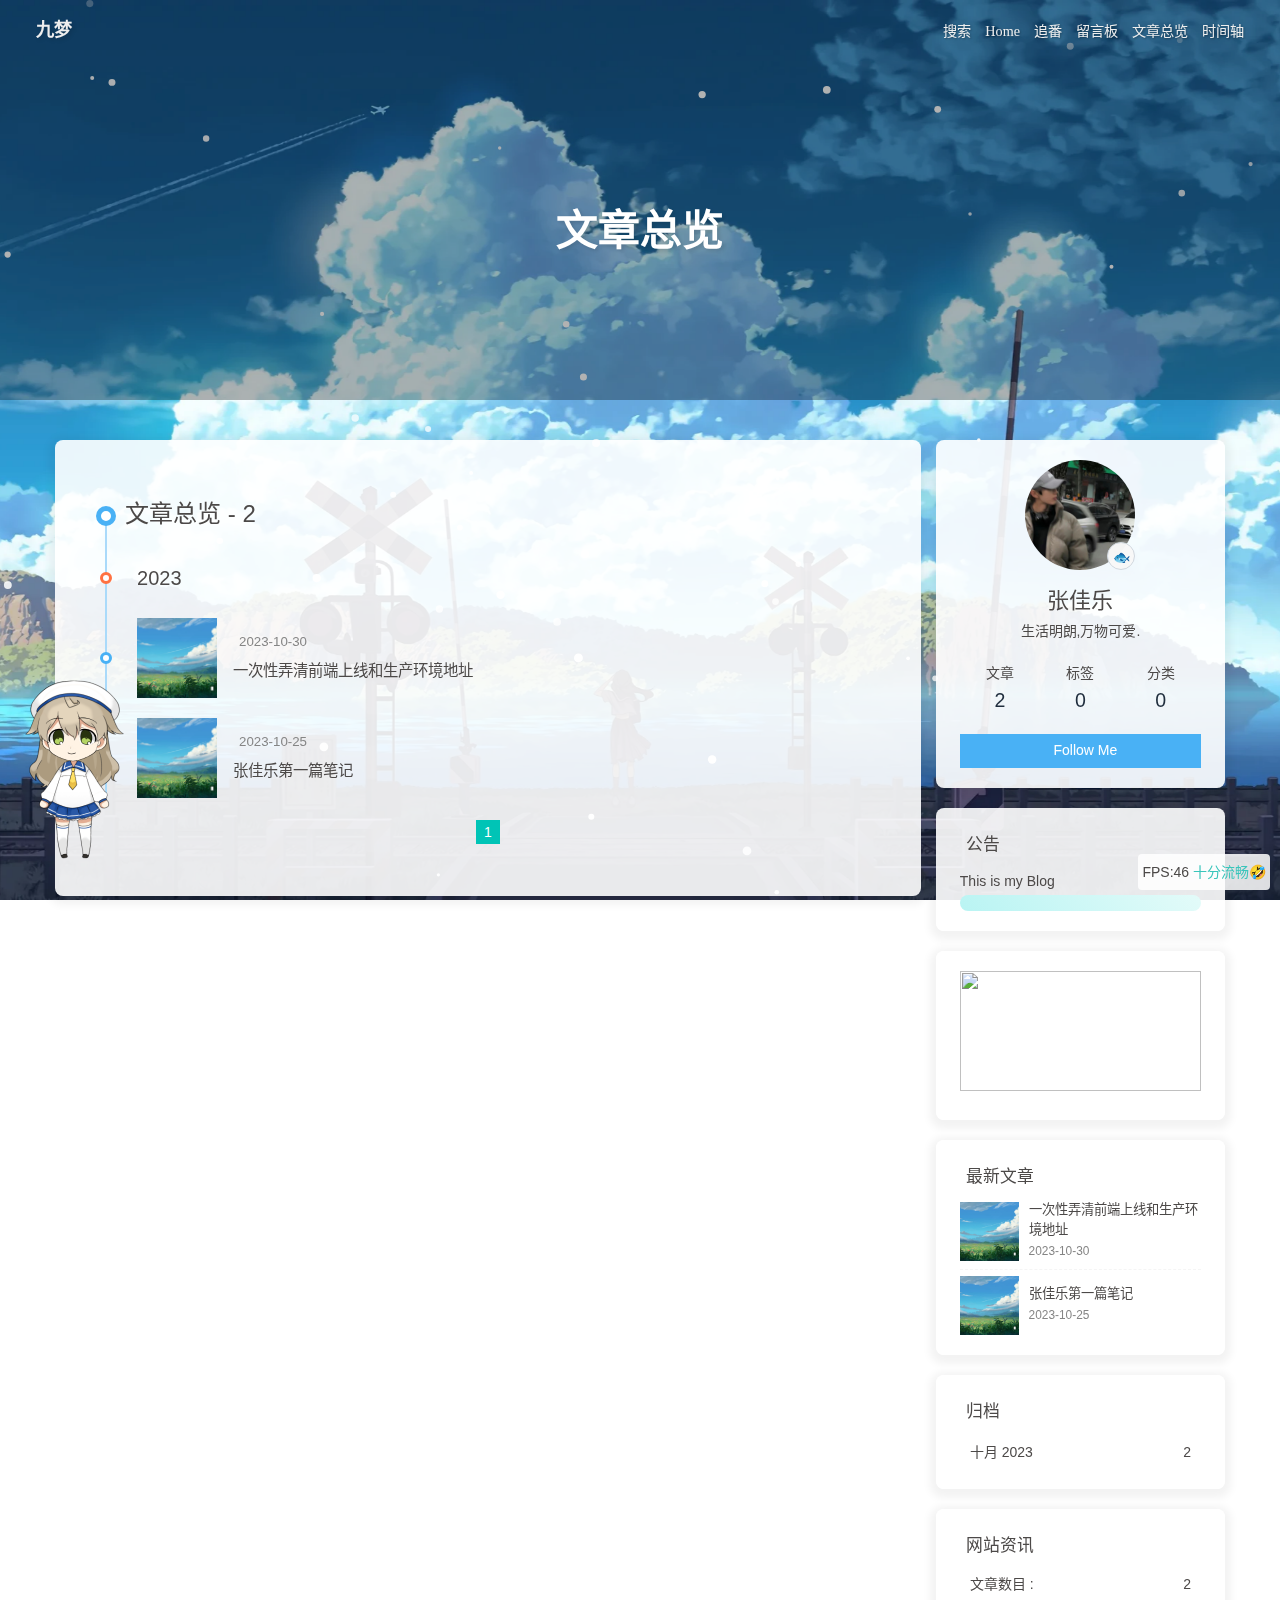
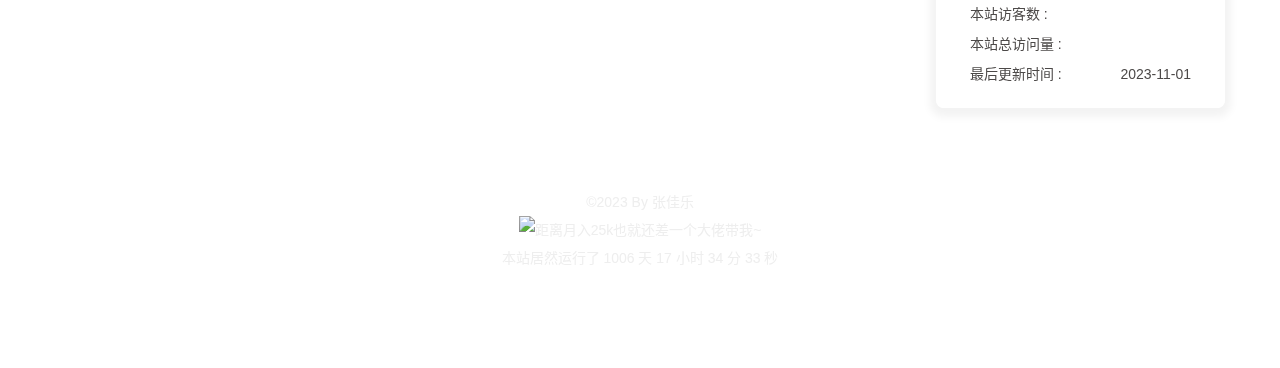
==== commit 19921848: "Site updated: 2023-11-01 10:17:42" ====
--- a/archives/index.html
+++ b/archives/index.html
@@ -54,7 +54,7 @@
   isHome: false,
   isHighlightShrink: true,
   isToc: false,
-  postUpdate: '2023-11-01 10:05:45'
+  postUpdate: '2023-11-01 10:17:41'
 }</script><script>(win=>{
       win.saveToLocal = {
         set: (key, value, ttl) => {
@@ -151,8 +151,8 @@
         }
       }
       detectApple()
-    })(window)</script><link rel="stylesheet" href="/css/custom.css" media="defer" onload="this.media='all'"><span id="fps"></span><script type="text/javascript" src="https://unpkg.zhimg.com/jquery@latest/dist/jquery.min.js"></script><!-- hexo injector head_end start --><link rel="stylesheet" href="https://cdn.cbd.int/hexo-butterfly-wowjs/lib/animate.min.css" media="print" onload="this.media='screen'"><link rel="stylesheet" href="https://cdn.cbd.int/hexo-butterfly-clock-anzhiyu@1.1.6/lib/clock.min.css" /><link rel="stylesheet" href="https://cdn.cbd.int/hexo-butterfly-swiper-anzhiyu@1.0.4/lib/swiper.min.css" media="print" onload="this.media='all'"><link rel="stylesheet" href="https://cdn.cbd.int/hexo-butterfly-swiper-anzhiyu@1.0.4/lib/swiperstyle.css" media="print" onload="this.media='all'"><link rel="stylesheet" href="https://npm.elemecdn.com/anzhiyu-blog@2.0.4/css/runtime/runtime.min.css" media="print" onload="this.media='all'"><!-- hexo injector head_end end --><meta name="generator" content="Hexo 6.3.0"><link rel="alternate" href="/atom.xml" title="九梦" type="application/atom+xml">
-</head><body><div id="web_bg"></div><div id="sidebar"><div id="menu-mask"></div><div id="sidebar-menus"><div class="avatar-img is-center"><img src="/img/logo.jpg" onerror="onerror=null;src='/img/friend_404.gif'" alt="avatar"/></div><div class="sidebar-site-data site-data is-center"><a href="/archives/"><div class="headline">文章</div><div class="length-num">2</div></a><a href="/tags/"><div class="headline">标签</div><div class="length-num">0</div></a><a href="/categories/"><div class="headline">分类</div><div class="length-num">0</div></a></div><hr class="custom-hr"/><div class="menus_items"><div class="menus_item"><a class="site-page" href="/"><i class="fa-fw fas fa-home"></i><span> Home</span></a></div><div class="menus_item"><a class="site-page" href="/bangumis/index.html"><i class="fa-fw fas fa-home"></i><span> 追番</span></a></div><div class="menus_item"><a class="site-page" href="/comments/"><i class="fa-fw fas fa-envelope"></i><span> 留言板</span></a></div><div class="menus_item"><a class="site-page" href="/archives/"><i class="fa-fw fas fa-archive"></i><span> 文章总览</span></a></div><div class="menus_item"><a class="site-page" href="/archives/"><i class="fa-fw fas fa-archive"></i><span> 时间轴</span></a></div></div></div></div><div class="page" id="body-wrap"><header class="not-home-page" id="page-header"><nav id="nav"><span id="blog-info"><a href="/" title="九梦"><span class="site-name">九梦</span></a></span><div id="menus"><div id="search-button"><a class="site-page social-icon search" href="javascript:void(0);"><i class="fas fa-search fa-fw"></i><span> 搜索</span></a></div><div class="menus_items"><div class="menus_item"><a class="site-page" href="/"><i class="fa-fw fas fa-home"></i><span> Home</span></a></div><div class="menus_item"><a class="site-page" href="/bangumis/index.html"><i class="fa-fw fas fa-home"></i><span> 追番</span></a></div><div class="menus_item"><a class="site-page" href="/comments/"><i class="fa-fw fas fa-envelope"></i><span> 留言板</span></a></div><div class="menus_item"><a class="site-page" href="/archives/"><i class="fa-fw fas fa-archive"></i><span> 文章总览</span></a></div><div class="menus_item"><a class="site-page" href="/archives/"><i class="fa-fw fas fa-archive"></i><span> 时间轴</span></a></div></div><div id="toggle-menu"><a class="site-page" href="javascript:void(0);"><i class="fas fa-bars fa-fw"></i></a></div></div></nav><div id="page-site-info"><h1 id="site-title">文章总览</h1></div></header><main class="layout" id="content-inner"><div id="archive"><div class="article-sort-title">文章总览 - 2</div><div class="article-sort"><div class="article-sort-item year">2023</div><div class="article-sort-item"><a class="article-sort-item-img" href="/posts/undefined.html" title="一次性弄清前端上线和生产环境地址"><img src="/img/default_cover_199.png" alt="一次性弄清前端上线和生产环境地址" onerror="this.onerror=null;this.src='/img/404.jpg'"></a><div class="article-sort-item-info"><div class="article-sort-item-time"><i class="far fa-calendar-alt"></i><time class="post-meta-date-created" datetime="2023-10-30T02:13:28.000Z" title="发表于 2023-10-30 10:13:28">2023-10-30</time></div><a class="article-sort-item-title" href="/posts/undefined.html" title="一次性弄清前端上线和生产环境地址">一次性弄清前端上线和生产环境地址</a></div></div><div class="article-sort-item"><a class="article-sort-item-img" href="/posts/31ea.html" title="张佳乐第一篇笔记"><img src="/img/default_cover_199.png" alt="张佳乐第一篇笔记" onerror="this.onerror=null;this.src='/img/404.jpg'"></a><div class="article-sort-item-info"><div class="article-sort-item-time"><i class="far fa-calendar-alt"></i><time class="post-meta-date-created" datetime="2023-10-25T03:06:16.000Z" title="发表于 2023-10-25 11:06:16">2023-10-25</time></div><a class="article-sort-item-title" href="/posts/31ea.html" title="张佳乐第一篇笔记">张佳乐第一篇笔记</a></div></div></div><nav id="pagination"><div class="pagination"><span class="page-number current">1</span></div></nav></div><div class="aside-content" id="aside-content"><div class="card-widget card-info"><div class="author_top is-center"><div class="card-info-avatar"><div class="avatar-img"><img src="/img/logo.jpg" onerror="this.onerror=null;this.src='/img/friend_404.gif'" alt="avatar"/></div><div class="author-status-box"><div class="author-status"><g-emoji class="g-emoji" alias="palm_tree" fallback-src="https://lskypro.acozycotage.net/LightPicture/2022/12/fe1dc0402e623096.jpg">🐟</g-emoji><span>认真摸鱼中</span></div></div></div><div class="author-info__name">张佳乐</div><div class="author-info__description">生活明朗,万物可爱.</div></div><div class="card-info-data site-data is-center"><a href="/archives/"><div class="headline">文章</div><div class="length-num">2</div></a><a href="/tags/"><div class="headline">标签</div><div class="length-num">0</div></a><a href="/categories/"><div class="headline">分类</div><div class="length-num">0</div></a></div><a id="card-info-btn" target="_blank" rel="noopener" href="https://github.com/xxxxxx"><i class="fab fa-github"></i><span>Follow Me</span></a></div><div class="card-widget card-announcement"><div class="item-headline"><i class="fas fa-bullhorn fa-shake"></i><span>公告</span></div><div class="announcement_content">This is my Blog</div><div id="welcome-info"></div></div><div class="sticky_layout"><div class="card-widget card-recent-post"><div class="item-headline"><i class="fas fa-history"></i><span>最新文章</span></div><div class="aside-list"><div class="aside-list-item"><a class="thumbnail" href="/posts/undefined.html" title="一次性弄清前端上线和生产环境地址"><img src="/img/default_cover_199.png" onerror="this.onerror=null;this.src='/img/404.jpg'" alt="一次性弄清前端上线和生产环境地址"/></a><div class="content"><a class="title" href="/posts/undefined.html" title="一次性弄清前端上线和生产环境地址">一次性弄清前端上线和生产环境地址</a><time datetime="2023-10-30T02:13:28.000Z" title="发表于 2023-10-30 10:13:28">2023-10-30</time></div></div><div class="aside-list-item"><a class="thumbnail" href="/posts/31ea.html" title="张佳乐第一篇笔记"><img src="/img/default_cover_199.png" onerror="this.onerror=null;this.src='/img/404.jpg'" alt="张佳乐第一篇笔记"/></a><div class="content"><a class="title" href="/posts/31ea.html" title="张佳乐第一篇笔记">张佳乐第一篇笔记</a><time datetime="2023-10-25T03:06:16.000Z" title="发表于 2023-10-25 11:06:16">2023-10-25</time></div></div></div></div><div class="card-widget card-archives"><div class="item-headline"><i class="fas fa-archive"></i><span>归档</span></div><ul class="card-archive-list"><li class="card-archive-list-item"><a class="card-archive-list-link" href="/archives/2023/10/"><span class="card-archive-list-date">十月 2023</span><span class="card-archive-list-count">2</span></a></li></ul></div><div class="card-widget card-webinfo"><div class="item-headline"><i class="fas fa-chart-line"></i><span>网站资讯</span></div><div class="webinfo"><div class="webinfo-item"><div class="item-name">文章数目 :</div><div class="item-count">2</div></div><div class="webinfo-item"><div class="item-name">本站访客数 :</div><div class="item-count" id="busuanzi_value_site_uv"><i class="fa-solid fa-spinner fa-spin"></i></div></div><div class="webinfo-item"><div class="item-name">本站总访问量 :</div><div class="item-count" id="busuanzi_value_site_pv"><i class="fa-solid fa-spinner fa-spin"></i></div></div><div class="webinfo-item"><div class="item-name">最后更新时间 :</div><div class="item-count" id="last-push-date" data-lastPushDate="2023-11-01T02:05:45.706Z"><i class="fa-solid fa-spinner fa-spin"></i></div></div></div></div></div></div></main><footer id="footer"><div id="footer-wrap"><div class="copyright">&copy;2023 By 张佳乐</div></div></footer></div><div id="rightside"><div id="rightside-config-hide"><button id="darkmode" type="button" title="浅色和深色模式转换"><i class="fas fa-adjust"></i></button><button id="hide-aside-btn" type="button" title="单栏和双栏切换"><i class="fas fa-arrows-alt-h"></i></button></div><div id="rightside-config-show"><button id="rightside-config" type="button" title="设置"><i class="fas fa-cog fa-spin"></i></button><button id="go-up" type="button" title="回到顶部"><span class="scroll-percent"></span><i class="fas fa-arrow-up"></i></button></div></div><div><script src="/js/utils.js"></script><script src="/js/main.js"></script><script src="https://cdn.jsdelivr.net/npm/@fancyapps/ui/dist/fancybox/fancybox.umd.min.js"></script><div class="js-pjax"></div><script async src="/js/console.js"></script><script data-pjax src="//npm.elemecdn.com/pace-js@1.2.4/pace.min.js"></script><div class="aplayer no-destroy" data-id="8152976493" data-server="netease" data-type="playlist"   data-order="list" data-fixed="true" data-preload="auto" data-autoplay="false" data-mutex="true" ></div><canvas id="snow"></canvas><script async src="/js/snow.js"></script><script async src="/js/fps.js"></script><script src="https://cdn.staticfile.org/jquery/3.6.3/jquery.min.js"></script><script async data-pjax src="/js/txmap.js"></script><script async src="/js/title.js"></script><script id="click-heart" src="https://cdn.jsdelivr.net/npm/butterfly-extsrc/dist/click-heart.min.js" async="async" mobile="false"></script><link rel="stylesheet" href="https://cdn.jsdelivr.net/npm/aplayer/dist/APlayer.min.css" media="print" onload="this.media='all'"><script src="https://cdn.jsdelivr.net/npm/aplayer/dist/APlayer.min.js"></script><script src="https://cdn.jsdelivr.net/npm/butterfly-extsrc/metingjs/dist/Meting.min.js"></script><script src="https://cdn.jsdelivr.net/npm/pjax/pjax.min.js"></script><script>let pjaxSelectors = ["head > title","#config-diff","#body-wrap","#rightside-config-hide","#rightside-config-show",".js-pjax"]
+    })(window)</script><link rel="stylesheet" href="/css/custom.css" media="defer" onload="this.media='all'"><span id="fps"></span><script type="text/javascript" src="https://unpkg.zhimg.com/jquery@latest/dist/jquery.min.js"></script><!-- hexo injector head_end start --><link rel="stylesheet" href="https://npm.elemecdn.com/anzhiyu-blog@2.0.4/css/runtime/runtime.min.css" media="print" onload="this.media='all'"><link rel="stylesheet" href="https://cdn.cbd.int/hexo-butterfly-swiper-anzhiyu@1.0.4/lib/swiper.min.css" media="print" onload="this.media='all'"><link rel="stylesheet" href="https://cdn.cbd.int/hexo-butterfly-swiper-anzhiyu@1.0.4/lib/swiperstyle.css" media="print" onload="this.media='all'"><link rel="stylesheet" href="https://cdn.cbd.int/hexo-butterfly-clock-anzhiyu@1.1.6/lib/clock.min.css" /><link rel="stylesheet" href="https://cdn.cbd.int/hexo-butterfly-wowjs/lib/animate.min.css" media="print" onload="this.media='screen'"><!-- hexo injector head_end end --><meta name="generator" content="Hexo 6.3.0"><link rel="alternate" href="/atom.xml" title="九梦" type="application/atom+xml">
+</head><body><div id="web_bg"></div><div id="sidebar"><div id="menu-mask"></div><div id="sidebar-menus"><div class="avatar-img is-center"><img src="/img/logo.jpg" onerror="onerror=null;src='/img/friend_404.gif'" alt="avatar"/></div><div class="sidebar-site-data site-data is-center"><a href="/archives/"><div class="headline">文章</div><div class="length-num">2</div></a><a href="/tags/"><div class="headline">标签</div><div class="length-num">0</div></a><a href="/categories/"><div class="headline">分类</div><div class="length-num">0</div></a></div><hr class="custom-hr"/><div class="menus_items"><div class="menus_item"><a class="site-page" href="/"><i class="fa-fw fas fa-home"></i><span> Home</span></a></div><div class="menus_item"><a class="site-page" href="/bangumis/index.html"><i class="fa-fw fas fa-home"></i><span> 追番</span></a></div><div class="menus_item"><a class="site-page" href="/comments/"><i class="fa-fw fas fa-envelope"></i><span> 留言板</span></a></div><div class="menus_item"><a class="site-page" href="/archives/"><i class="fa-fw fas fa-archive"></i><span> 文章总览</span></a></div><div class="menus_item"><a class="site-page" href="/archives/"><i class="fa-fw fas fa-archive"></i><span> 时间轴</span></a></div></div></div></div><div class="page" id="body-wrap"><header class="not-home-page" id="page-header"><nav id="nav"><span id="blog-info"><a href="/" title="九梦"><span class="site-name">九梦</span></a></span><div id="menus"><div id="search-button"><a class="site-page social-icon search" href="javascript:void(0);"><i class="fas fa-search fa-fw"></i><span> 搜索</span></a></div><div class="menus_items"><div class="menus_item"><a class="site-page" href="/"><i class="fa-fw fas fa-home"></i><span> Home</span></a></div><div class="menus_item"><a class="site-page" href="/bangumis/index.html"><i class="fa-fw fas fa-home"></i><span> 追番</span></a></div><div class="menus_item"><a class="site-page" href="/comments/"><i class="fa-fw fas fa-envelope"></i><span> 留言板</span></a></div><div class="menus_item"><a class="site-page" href="/archives/"><i class="fa-fw fas fa-archive"></i><span> 文章总览</span></a></div><div class="menus_item"><a class="site-page" href="/archives/"><i class="fa-fw fas fa-archive"></i><span> 时间轴</span></a></div></div><div id="toggle-menu"><a class="site-page" href="javascript:void(0);"><i class="fas fa-bars fa-fw"></i></a></div></div></nav><div id="page-site-info"><h1 id="site-title">文章总览</h1></div></header><main class="layout" id="content-inner"><div id="archive"><div class="article-sort-title">文章总览 - 2</div><div class="article-sort"><div class="article-sort-item year">2023</div><div class="article-sort-item"><a class="article-sort-item-img" href="/posts/undefined.html" title="一次性弄清前端上线和生产环境地址"><img src="/img/default_cover_199.png" alt="一次性弄清前端上线和生产环境地址" onerror="this.onerror=null;this.src='/img/404.jpg'"></a><div class="article-sort-item-info"><div class="article-sort-item-time"><i class="far fa-calendar-alt"></i><time class="post-meta-date-created" datetime="2023-10-30T02:13:28.000Z" title="发表于 2023-10-30 10:13:28">2023-10-30</time></div><a class="article-sort-item-title" href="/posts/undefined.html" title="一次性弄清前端上线和生产环境地址">一次性弄清前端上线和生产环境地址</a></div></div><div class="article-sort-item"><a class="article-sort-item-img" href="/posts/31ea.html" title="张佳乐第一篇笔记"><img src="/img/default_cover_199.png" alt="张佳乐第一篇笔记" onerror="this.onerror=null;this.src='/img/404.jpg'"></a><div class="article-sort-item-info"><div class="article-sort-item-time"><i class="far fa-calendar-alt"></i><time class="post-meta-date-created" datetime="2023-10-25T03:06:16.000Z" title="发表于 2023-10-25 11:06:16">2023-10-25</time></div><a class="article-sort-item-title" href="/posts/31ea.html" title="张佳乐第一篇笔记">张佳乐第一篇笔记</a></div></div></div><nav id="pagination"><div class="pagination"><span class="page-number current">1</span></div></nav></div><div class="aside-content" id="aside-content"><div class="card-widget card-info"><div class="author_top is-center"><div class="card-info-avatar"><div class="avatar-img"><img src="/img/logo.jpg" onerror="this.onerror=null;this.src='/img/friend_404.gif'" alt="avatar"/></div><div class="author-status-box"><div class="author-status"><g-emoji class="g-emoji" alias="palm_tree" fallback-src="https://lskypro.acozycotage.net/LightPicture/2022/12/fe1dc0402e623096.jpg">🐟</g-emoji><span>认真摸鱼中</span></div></div></div><div class="author-info__name">张佳乐</div><div class="author-info__description">生活明朗,万物可爱.</div></div><div class="card-info-data site-data is-center"><a href="/archives/"><div class="headline">文章</div><div class="length-num">2</div></a><a href="/tags/"><div class="headline">标签</div><div class="length-num">0</div></a><a href="/categories/"><div class="headline">分类</div><div class="length-num">0</div></a></div><a id="card-info-btn" target="_blank" rel="noopener" href="https://github.com/xxxxxx"><i class="fab fa-github"></i><span>Follow Me</span></a></div><div class="card-widget card-announcement"><div class="item-headline"><i class="fas fa-bullhorn fa-shake"></i><span>公告</span></div><div class="announcement_content">This is my Blog</div><div id="welcome-info"></div></div><div class="sticky_layout"><div class="card-widget card-recent-post"><div class="item-headline"><i class="fas fa-history"></i><span>最新文章</span></div><div class="aside-list"><div class="aside-list-item"><a class="thumbnail" href="/posts/undefined.html" title="一次性弄清前端上线和生产环境地址"><img src="/img/default_cover_199.png" onerror="this.onerror=null;this.src='/img/404.jpg'" alt="一次性弄清前端上线和生产环境地址"/></a><div class="content"><a class="title" href="/posts/undefined.html" title="一次性弄清前端上线和生产环境地址">一次性弄清前端上线和生产环境地址</a><time datetime="2023-10-30T02:13:28.000Z" title="发表于 2023-10-30 10:13:28">2023-10-30</time></div></div><div class="aside-list-item"><a class="thumbnail" href="/posts/31ea.html" title="张佳乐第一篇笔记"><img src="/img/default_cover_199.png" onerror="this.onerror=null;this.src='/img/404.jpg'" alt="张佳乐第一篇笔记"/></a><div class="content"><a class="title" href="/posts/31ea.html" title="张佳乐第一篇笔记">张佳乐第一篇笔记</a><time datetime="2023-10-25T03:06:16.000Z" title="发表于 2023-10-25 11:06:16">2023-10-25</time></div></div></div></div><div class="card-widget card-archives"><div class="item-headline"><i class="fas fa-archive"></i><span>归档</span></div><ul class="card-archive-list"><li class="card-archive-list-item"><a class="card-archive-list-link" href="/archives/2023/10/"><span class="card-archive-list-date">十月 2023</span><span class="card-archive-list-count">2</span></a></li></ul></div><div class="card-widget card-webinfo"><div class="item-headline"><i class="fas fa-chart-line"></i><span>网站资讯</span></div><div class="webinfo"><div class="webinfo-item"><div class="item-name">文章数目 :</div><div class="item-count">2</div></div><div class="webinfo-item"><div class="item-name">本站访客数 :</div><div class="item-count" id="busuanzi_value_site_uv"><i class="fa-solid fa-spinner fa-spin"></i></div></div><div class="webinfo-item"><div class="item-name">本站总访问量 :</div><div class="item-count" id="busuanzi_value_site_pv"><i class="fa-solid fa-spinner fa-spin"></i></div></div><div class="webinfo-item"><div class="item-name">最后更新时间 :</div><div class="item-count" id="last-push-date" data-lastPushDate="2023-11-01T02:17:41.811Z"><i class="fa-solid fa-spinner fa-spin"></i></div></div></div></div></div></div></main><footer id="footer"><div id="footer-wrap"><div class="copyright">&copy;2023 By 张佳乐</div></div></footer></div><div id="rightside"><div id="rightside-config-hide"><button id="darkmode" type="button" title="浅色和深色模式转换"><i class="fas fa-adjust"></i></button><button id="hide-aside-btn" type="button" title="单栏和双栏切换"><i class="fas fa-arrows-alt-h"></i></button></div><div id="rightside-config-show"><button id="rightside-config" type="button" title="设置"><i class="fas fa-cog fa-spin"></i></button><button id="go-up" type="button" title="回到顶部"><span class="scroll-percent"></span><i class="fas fa-arrow-up"></i></button></div></div><div><script src="/js/utils.js"></script><script src="/js/main.js"></script><script src="https://cdn.jsdelivr.net/npm/@fancyapps/ui/dist/fancybox/fancybox.umd.min.js"></script><div class="js-pjax"></div><script async src="/js/console.js"></script><script data-pjax src="//npm.elemecdn.com/pace-js@1.2.4/pace.min.js"></script><div class="aplayer no-destroy" data-id="8152976493" data-server="netease" data-type="playlist"   data-order="list" data-fixed="true" data-preload="auto" data-autoplay="false" data-mutex="true" ></div><canvas id="snow"></canvas><script async src="/js/snow.js"></script><script async src="/js/fps.js"></script><script src="https://cdn.staticfile.org/jquery/3.6.3/jquery.min.js"></script><script async data-pjax src="/js/txmap.js"></script><script async src="/js/title.js"></script><script id="click-heart" src="https://cdn.jsdelivr.net/npm/butterfly-extsrc/dist/click-heart.min.js" async="async" mobile="false"></script><link rel="stylesheet" href="https://cdn.jsdelivr.net/npm/aplayer/dist/APlayer.min.css" media="print" onload="this.media='all'"><script src="https://cdn.jsdelivr.net/npm/aplayer/dist/APlayer.min.js"></script><script src="https://cdn.jsdelivr.net/npm/butterfly-extsrc/metingjs/dist/Meting.min.js"></script><script src="https://cdn.jsdelivr.net/npm/pjax/pjax.min.js"></script><script>let pjaxSelectors = ["head > title","#config-diff","#body-wrap","#rightside-config-hide","#rightside-config-show",".js-pjax"]
 
 var pjax = new Pjax({
   elements: 'a:not([target="_blank"])',
@@ -218,63 +218,55 @@
   if (e.request.status === 404) {
     pjax.loadUrl('/404.html')
   }
-})</script><script async data-pjax src="//busuanzi.ibruce.info/busuanzi/2.3/busuanzi.pure.mini.js"></script><div id="local-search"><div class="search-dialog"><nav class="search-nav"><span class="search-dialog-title">搜索</span><span id="loading-status"></span><button class="search-close-button"><i class="fas fa-times"></i></button></nav><div class="is-center" id="loading-database"><i class="fas fa-spinner fa-pulse"></i><span>  数据库加载中</span></div><div class="search-wrap"><div id="local-search-input"><div class="local-search-box"><input class="local-search-box--input" placeholder="搜索文章" type="text"/></div></div><hr/><div id="local-search-results"></div><div id="local-search-stats-wrap"></div></div></div><div id="search-mask"></div><script src="/js/search/local-search.js"></script></div></div><!-- hexo injector body_end start --><div class="js-pjax"><script async="async">var arr = document.getElementsByClassName('recent-post-item');
-for(var i = 0;i<arr.length;i++){
-    arr[i].classList.add('wow');
-    arr[i].classList.add('animate__zoomIn');
-    arr[i].setAttribute('data-wow-duration', '1.5s');
-    arr[i].setAttribute('data-wow-delay', '200ms');
-    arr[i].setAttribute('data-wow-offset', '30');
-    arr[i].setAttribute('data-wow-iteration', '1');
-  }</script><script async="async">var arr = document.getElementsByClassName('card-widget');
-for(var i = 0;i<arr.length;i++){
-    arr[i].classList.add('wow');
-    arr[i].classList.add('animate__zoomIn');
-    arr[i].setAttribute('data-wow-duration', '');
-    arr[i].setAttribute('data-wow-delay', '200ms');
-    arr[i].setAttribute('data-wow-offset', '');
-    arr[i].setAttribute('data-wow-iteration', '');
-  }</script><script async="async">var arr = document.getElementsByClassName('flink-list-card');
-for(var i = 0;i<arr.length;i++){
-    arr[i].classList.add('wow');
-    arr[i].classList.add('animate__flipInY');
-    arr[i].setAttribute('data-wow-duration', '3s');
-    arr[i].setAttribute('data-wow-delay', '');
-    arr[i].setAttribute('data-wow-offset', '');
-    arr[i].setAttribute('data-wow-iteration', '');
-  }</script><script async="async">var arr = document.getElementsByClassName('flink-list-card');
-for(var i = 0;i<arr.length;i++){
-    arr[i].classList.add('wow');
-    arr[i].classList.add('animate__animated');
-    arr[i].setAttribute('data-wow-duration', '3s');
-    arr[i].setAttribute('data-wow-delay', '');
-    arr[i].setAttribute('data-wow-offset', '');
-    arr[i].setAttribute('data-wow-iteration', '');
-  }</script><script async="async">var arr = document.getElementsByClassName('article-sort-item');
-for(var i = 0;i<arr.length;i++){
-    arr[i].classList.add('wow');
-    arr[i].classList.add('animate__slideInRight');
-    arr[i].setAttribute('data-wow-duration', '1.5s');
-    arr[i].setAttribute('data-wow-delay', '');
-    arr[i].setAttribute('data-wow-offset', '');
-    arr[i].setAttribute('data-wow-iteration', '');
-  }</script><script async="async">var arr = document.getElementsByClassName('site-card');
-for(var i = 0;i<arr.length;i++){
-    arr[i].classList.add('wow');
-    arr[i].classList.add('animate__flipInY');
-    arr[i].setAttribute('data-wow-duration', '3s');
-    arr[i].setAttribute('data-wow-delay', '');
-    arr[i].setAttribute('data-wow-offset', '');
-    arr[i].setAttribute('data-wow-iteration', '');
-  }</script><script async="async">var arr = document.getElementsByClassName('site-card');
-for(var i = 0;i<arr.length;i++){
-    arr[i].classList.add('wow');
-    arr[i].classList.add('animate__animated');
-    arr[i].setAttribute('data-wow-duration', '3s');
-    arr[i].setAttribute('data-wow-delay', '');
-    arr[i].setAttribute('data-wow-offset', '');
-    arr[i].setAttribute('data-wow-iteration', '');
-  }</script></div><script defer src="https://cdn.cbd.int/hexo-butterfly-wowjs/lib/wow.min.js"></script><script defer src="https://cdn.cbd.int/hexo-butterfly-wowjs/lib/wow_init.js"></script><script data-pjax>
+})</script><script async data-pjax src="//busuanzi.ibruce.info/busuanzi/2.3/busuanzi.pure.mini.js"></script><div id="local-search"><div class="search-dialog"><nav class="search-nav"><span class="search-dialog-title">搜索</span><span id="loading-status"></span><button class="search-close-button"><i class="fas fa-times"></i></button></nav><div class="is-center" id="loading-database"><i class="fas fa-spinner fa-pulse"></i><span>  数据库加载中</span></div><div class="search-wrap"><div id="local-search-input"><div class="local-search-box"><input class="local-search-box--input" placeholder="搜索文章" type="text"/></div></div><hr/><div id="local-search-results"></div><div id="local-search-stats-wrap"></div></div></div><div id="search-mask"></div><script src="/js/search/local-search.js"></script></div></div><!-- hexo injector body_end start --><script data-pjax>
+  function butterfly_footer_beautify_injector_config(){
+    var parent_div_git = document.getElementById('footer-wrap');
+    var item_html = '<div id="workboard"></div><p id="ghbdages"><a class="github-badge" target="_blank" href="https://hexo.io/" style="margin-inline:5px" data-title="博客框架为Hexo_v5.4.0" title=""><img src="https://img.shields.io/badge/Frame-Hexo-blue?style=flat&amp;logo=hexo" alt=""/></a><a class="github-badge" target="_blank" href="https://butterfly.js.org/" style="margin-inline:5px" data-title="主题版本Butterfly_v4.2.2" title=""><img src="https://img.shields.io/badge/Theme-Butterfly-6513df?style=flat&amp;logo=bitdefender" alt=""/></a><a class="github-badge" target="_blank" href="https://www.jsdelivr.com/" style="margin-inline:5px" data-title="本站使用JsDelivr为静态资源提供CDN加速" title=""><img src="https://img.shields.io/badge/CDN-jsDelivr-orange?style=flat&amp;logo=jsDelivr" alt=""/></a><a class="github-badge" target="_blank" href="https://beian.miit.gov.cn/#/Integrated/index" style="margin-inline:5px" data-title="本站已在湘进行备案" title=""><img src="https://img.shields.io/badge/湘ICP备-2022004213号-e1d492?style=flat&amp;logo=[data-uri]" alt=""/></a><a class="github-badge" target="_blank" href="https://github.com/" style="margin-inline:5px" data-title="本站项目由Github托管" title=""><img src="https://img.shields.io/badge/Source-Github-d021d6?style=flat&amp;logo=GitHub" alt=""/></a><a class="github-badge" target="_blank" href="http://creativecommons.org/licenses/by-nc-sa/4.0/" style="margin-inline:5px" data-title="本站采用知识共享署名-非商业性使用-相同方式共享4.0国际许可协议进行许可" title=""><img src="https://img.shields.io/badge/Copyright-BY--NC--SA%204.0-d42328?style=flat&amp;logo=Claris" alt=""/></a></p>';
+    console.log('已挂载butterfly_footer_beautify')
+    parent_div_git.insertAdjacentHTML("beforeend",item_html)
+    }
+  var elist = 'null'.split(',');
+  var cpage = location.pathname;
+  var epage = 'all';
+  var flag = 0;
+
+  for (var i=0;i<elist.length;i++){
+    if (cpage.includes(elist[i])){
+      flag++;
+    }
+  }
+
+  if ((epage ==='all')&&(flag == 0)){
+    butterfly_footer_beautify_injector_config();
+  }
+  else if (epage === cpage){
+    butterfly_footer_beautify_injector_config();
+  }
+  </script><script async src="/js/runtime.js"></script><script data-pjax>
+  function butterfly_swiper_injector_config(){
+    var parent_div_git = document.getElementById('recent-posts');
+    var item_html = '<div class="recent-post-item swiper_container_card" style="height: auto;width: 100%"><div id="random"><div id="random-banner"><canvas id="peoplecanvas"></canvas></div><a id="random-hover" style="width:100%;height:auto;" href="javascript:toRandomPost()" rel="external nofollow noreferrer" one-link-mark="yes"><i class="fa fa-paper-plane" style="margin-left:10px"></i><div style="margin-left:10px">随便逛逛<i class="fa-solid fa-arrow-right" style="margin-left:10px"></i></div></a></div><div class="blog-slider swiper-container-fade swiper-container-horizontal" id="swiper_container"><div class="blog-slider__wrp swiper-wrapper" style="transition-duration: 0ms;"><div class="blog-slider__item swiper-slide" style="width: 750px; opacity: 1; transform: translate3d(0px, 0px, 0px); transition-duration: 0ms;"><a class="blog-slider__img" onclick="pjax.loadUrl(&quot;posts/undefined.html&quot;);" href="javascript:void(0);" alt=""><img width="48" height="48" src="/img/default_cover_199.png" alt="" onerror="this.src=https://cdn.cbd.int/akilar-candyassets/image/loading.gif; this.onerror = null;"/></a><div class="blog-slider__content"><span class="blog-slider__code">2023-10-30</span><a class="blog-slider__title" onclick="pjax.loadUrl(&quot;posts/undefined.html&quot;);" href="javascript:void(0);" alt="">一次性弄清前端上线和生产环境地址</a><div class="blog-slider__text">再怎么看我也不知道怎么描述它的啦！</div><a class="blog-slider__button" onclick="pjax.loadUrl(&quot;posts/undefined.html&quot;);" href="javascript:void(0);" alt="">详情       </a></div></div><div class="blog-slider__item swiper-slide" style="width: 750px; opacity: 1; transform: translate3d(0px, 0px, 0px); transition-duration: 0ms;"><a class="blog-slider__img" onclick="pjax.loadUrl(&quot;posts/31ea.html&quot;);" href="javascript:void(0);" alt=""><img width="48" height="48" src="/img/default_cover_199.png" alt="" onerror="this.src=https://cdn.cbd.int/akilar-candyassets/image/loading.gif; this.onerror = null;"/></a><div class="blog-slider__content"><span class="blog-slider__code">2023-10-25</span><a class="blog-slider__title" onclick="pjax.loadUrl(&quot;posts/31ea.html&quot;);" href="javascript:void(0);" alt="">张佳乐第一篇笔记</a><div class="blog-slider__text">再怎么看我也不知道怎么描述它的啦！</div><a class="blog-slider__button" onclick="pjax.loadUrl(&quot;posts/31ea.html&quot;);" href="javascript:void(0);" alt="">详情       </a></div></div></div><div class="blog-slider__pagination swiper-pagination-clickable swiper-pagination-bullets"></div></div></div>';
+    console.log('已挂载butterfly_swiper')
+    parent_div_git.insertAdjacentHTML("afterbegin",item_html)
+    }
+  var elist = 'undefined'.split(',');
+  var cpage = location.pathname;
+  var epage = '/';
+  var flag = 0;
+
+  for (var i=0;i<elist.length;i++){
+    if (cpage.includes(elist[i])){
+      flag++;
+    }
+  }
+
+  if ((epage ==='all')&&(flag == 0)){
+    butterfly_swiper_injector_config();
+  }
+  else if (epage === cpage){
+    butterfly_swiper_injector_config();
+  }
+  </script><script defer src="https://npm.elemecdn.com/anzhiyu-blog@1.1.6/js/swiper.min.js"></script><script defer data-pjax src="https://cdn.cbd.int/hexo-butterfly-swiper-anzhiyu@1.0.4/lib/swiper_init.js"></script><script data-pjax src="https://lf26-cdn-tos.bytecdntp.com/cdn/expire-1-M/gsap/3.9.1/gsap.min.js"></script><script defer src="https://npm.elemecdn.com/hexo-butterfly-swiper-anzhiyu@1.0.4/lib/people.min.js"></script><script async src="/anzhiyu/random.js"></script><script data-pjax>
   function butterfly_clock_anzhiyu_injector_config(){
     var parent_div_git = document.getElementsByClassName('sticky_layout')[0];
     var item_html = '<div class="card-widget card-clock"><div class="card-glass"><div class="card-background"><div class="card-content"><div id="hexo_electric_clock"><img class="entered loading" id="card-clock-loading" src="https://cdn.cbd.int/hexo-butterfly-clock-anzhiyu@1.1.6/lib/loading.gif" style="height: 120px; width: 100%;" data-ll-status="loading"/></div></div></div></div></div>';
@@ -305,52 +297,60 @@
   else if (epage === cpage){
     butterfly_clock_anzhiyu_injector_config();
   }
-  </script><script src="https://widget.qweather.net/simple/static/js/he-simple-common.js?v=2.0"></script><script data-pjax src="https://cdn.cbd.int/hexo-butterfly-clock-anzhiyu@1.1.6/lib/clock.min.js"></script><script data-pjax>
-  function butterfly_swiper_injector_config(){
-    var parent_div_git = document.getElementById('recent-posts');
-    var item_html = '<div class="recent-post-item swiper_container_card" style="height: auto;width: 100%"><div id="random"><div id="random-banner"><canvas id="peoplecanvas"></canvas></div><a id="random-hover" style="width:100%;height:auto;" href="javascript:toRandomPost()" rel="external nofollow noreferrer" one-link-mark="yes"><i class="fa fa-paper-plane" style="margin-left:10px"></i><div style="margin-left:10px">随便逛逛<i class="fa-solid fa-arrow-right" style="margin-left:10px"></i></div></a></div><div class="blog-slider swiper-container-fade swiper-container-horizontal" id="swiper_container"><div class="blog-slider__wrp swiper-wrapper" style="transition-duration: 0ms;"><div class="blog-slider__item swiper-slide" style="width: 750px; opacity: 1; transform: translate3d(0px, 0px, 0px); transition-duration: 0ms;"><a class="blog-slider__img" onclick="pjax.loadUrl(&quot;posts/undefined.html&quot;);" href="javascript:void(0);" alt=""><img width="48" height="48" src="/img/default_cover_199.png" alt="" onerror="this.src=https://cdn.cbd.int/akilar-candyassets/image/loading.gif; this.onerror = null;"/></a><div class="blog-slider__content"><span class="blog-slider__code">2023-10-30</span><a class="blog-slider__title" onclick="pjax.loadUrl(&quot;posts/undefined.html&quot;);" href="javascript:void(0);" alt="">一次性弄清前端上线和生产环境地址</a><div class="blog-slider__text">再怎么看我也不知道怎么描述它的啦！</div><a class="blog-slider__button" onclick="pjax.loadUrl(&quot;posts/undefined.html&quot;);" href="javascript:void(0);" alt="">详情       </a></div></div><div class="blog-slider__item swiper-slide" style="width: 750px; opacity: 1; transform: translate3d(0px, 0px, 0px); transition-duration: 0ms;"><a class="blog-slider__img" onclick="pjax.loadUrl(&quot;posts/31ea.html&quot;);" href="javascript:void(0);" alt=""><img width="48" height="48" src="/img/default_cover_199.png" alt="" onerror="this.src=https://cdn.cbd.int/akilar-candyassets/image/loading.gif; this.onerror = null;"/></a><div class="blog-slider__content"><span class="blog-slider__code">2023-10-25</span><a class="blog-slider__title" onclick="pjax.loadUrl(&quot;posts/31ea.html&quot;);" href="javascript:void(0);" alt="">张佳乐第一篇笔记</a><div class="blog-slider__text">再怎么看我也不知道怎么描述它的啦！</div><a class="blog-slider__button" onclick="pjax.loadUrl(&quot;posts/31ea.html&quot;);" href="javascript:void(0);" alt="">详情       </a></div></div></div><div class="blog-slider__pagination swiper-pagination-clickable swiper-pagination-bullets"></div></div></div>';
-    console.log('已挂载butterfly_swiper')
-    parent_div_git.insertAdjacentHTML("afterbegin",item_html)
-    }
-  var elist = 'undefined'.split(',');
-  var cpage = location.pathname;
-  var epage = '/';
-  var flag = 0;
-
-  for (var i=0;i<elist.length;i++){
-    if (cpage.includes(elist[i])){
-      flag++;
-    }
-  }
-
-  if ((epage ==='all')&&(flag == 0)){
-    butterfly_swiper_injector_config();
-  }
-  else if (epage === cpage){
-    butterfly_swiper_injector_config();
-  }
-  </script><script defer src="https://npm.elemecdn.com/anzhiyu-blog@1.1.6/js/swiper.min.js"></script><script defer data-pjax src="https://cdn.cbd.int/hexo-butterfly-swiper-anzhiyu@1.0.4/lib/swiper_init.js"></script><script data-pjax src="https://lf26-cdn-tos.bytecdntp.com/cdn/expire-1-M/gsap/3.9.1/gsap.min.js"></script><script defer src="https://npm.elemecdn.com/hexo-butterfly-swiper-anzhiyu@1.0.4/lib/people.min.js"></script><script async src="/anzhiyu/random.js"></script><script data-pjax>
-  function butterfly_footer_beautify_injector_config(){
-    var parent_div_git = document.getElementById('footer-wrap');
-    var item_html = '<div id="workboard"></div><p id="ghbdages"><a class="github-badge" target="_blank" href="https://hexo.io/" style="margin-inline:5px" data-title="博客框架为Hexo_v5.4.0" title=""><img src="https://img.shields.io/badge/Frame-Hexo-blue?style=flat&amp;logo=hexo" alt=""/></a><a class="github-badge" target="_blank" href="https://butterfly.js.org/" style="margin-inline:5px" data-title="主题版本Butterfly_v4.2.2" title=""><img src="https://img.shields.io/badge/Theme-Butterfly-6513df?style=flat&amp;logo=bitdefender" alt=""/></a><a class="github-badge" target="_blank" href="https://www.jsdelivr.com/" style="margin-inline:5px" data-title="本站使用JsDelivr为静态资源提供CDN加速" title=""><img src="https://img.shields.io/badge/CDN-jsDelivr-orange?style=flat&amp;logo=jsDelivr" alt=""/></a><a class="github-badge" target="_blank" href="https://beian.miit.gov.cn/#/Integrated/index" style="margin-inline:5px" data-title="本站已在湘进行备案" title=""><img src="https://img.shields.io/badge/湘ICP备-2022004213号-e1d492?style=flat&amp;logo=[data-uri]" alt=""/></a><a class="github-badge" target="_blank" href="https://github.com/" style="margin-inline:5px" data-title="本站项目由Github托管" title=""><img src="https://img.shields.io/badge/Source-Github-d021d6?style=flat&amp;logo=GitHub" alt=""/></a><a class="github-badge" target="_blank" href="http://creativecommons.org/licenses/by-nc-sa/4.0/" style="margin-inline:5px" data-title="本站采用知识共享署名-非商业性使用-相同方式共享4.0国际许可协议进行许可" title=""><img src="https://img.shields.io/badge/Copyright-BY--NC--SA%204.0-d42328?style=flat&amp;logo=Claris" alt=""/></a></p>';
-    console.log('已挂载butterfly_footer_beautify')
-    parent_div_git.insertAdjacentHTML("beforeend",item_html)
-    }
-  var elist = 'null'.split(',');
-  var cpage = location.pathname;
-  var epage = 'all';
-  var flag = 0;
-
-  for (var i=0;i<elist.length;i++){
-    if (cpage.includes(elist[i])){
-      flag++;
-    }
-  }
-
-  if ((epage ==='all')&&(flag == 0)){
-    butterfly_footer_beautify_injector_config();
-  }
-  else if (epage === cpage){
-    butterfly_footer_beautify_injector_config();
-  }
-  </script><script async src="/js/runtime.js"></script><!-- hexo injector body_end end --><script src="/live2dw/lib/L2Dwidget.min.js?094cbace49a39548bed64abff5988b05"></script><script>L2Dwidget.init({"tagMode":false,"debug":false,"model":{"jsonPath":"/live2dw/assets/koharu.model.json"},"display":{"position":"left","width":150,"height":300},"mobile":{"show":false},"log":false,"pluginJsPath":"lib/","pluginModelPath":"assets/","pluginRootPath":"live2dw/"});</script></body></html>+  </script><script src="https://widget.qweather.net/simple/static/js/he-simple-common.js?v=2.0"></script><script data-pjax src="https://cdn.cbd.int/hexo-butterfly-clock-anzhiyu@1.1.6/lib/clock.min.js"></script><div class="js-pjax"><script async="async">var arr = document.getElementsByClassName('recent-post-item');
+for(var i = 0;i<arr.length;i++){
+    arr[i].classList.add('wow');
+    arr[i].classList.add('animate__zoomIn');
+    arr[i].setAttribute('data-wow-duration', '1.5s');
+    arr[i].setAttribute('data-wow-delay', '200ms');
+    arr[i].setAttribute('data-wow-offset', '30');
+    arr[i].setAttribute('data-wow-iteration', '1');
+  }</script><script async="async">var arr = document.getElementsByClassName('card-widget');
+for(var i = 0;i<arr.length;i++){
+    arr[i].classList.add('wow');
+    arr[i].classList.add('animate__zoomIn');
+    arr[i].setAttribute('data-wow-duration', '');
+    arr[i].setAttribute('data-wow-delay', '200ms');
+    arr[i].setAttribute('data-wow-offset', '');
+    arr[i].setAttribute('data-wow-iteration', '');
+  }</script><script async="async">var arr = document.getElementsByClassName('flink-list-card');
+for(var i = 0;i<arr.length;i++){
+    arr[i].classList.add('wow');
+    arr[i].classList.add('animate__flipInY');
+    arr[i].setAttribute('data-wow-duration', '3s');
+    arr[i].setAttribute('data-wow-delay', '');
+    arr[i].setAttribute('data-wow-offset', '');
+    arr[i].setAttribute('data-wow-iteration', '');
+  }</script><script async="async">var arr = document.getElementsByClassName('flink-list-card');
+for(var i = 0;i<arr.length;i++){
+    arr[i].classList.add('wow');
+    arr[i].classList.add('animate__animated');
+    arr[i].setAttribute('data-wow-duration', '3s');
+    arr[i].setAttribute('data-wow-delay', '');
+    arr[i].setAttribute('data-wow-offset', '');
+    arr[i].setAttribute('data-wow-iteration', '');
+  }</script><script async="async">var arr = document.getElementsByClassName('article-sort-item');
+for(var i = 0;i<arr.length;i++){
+    arr[i].classList.add('wow');
+    arr[i].classList.add('animate__slideInRight');
+    arr[i].setAttribute('data-wow-duration', '1.5s');
+    arr[i].setAttribute('data-wow-delay', '');
+    arr[i].setAttribute('data-wow-offset', '');
+    arr[i].setAttribute('data-wow-iteration', '');
+  }</script><script async="async">var arr = document.getElementsByClassName('site-card');
+for(var i = 0;i<arr.length;i++){
+    arr[i].classList.add('wow');
+    arr[i].classList.add('animate__flipInY');
+    arr[i].setAttribute('data-wow-duration', '3s');
+    arr[i].setAttribute('data-wow-delay', '');
+    arr[i].setAttribute('data-wow-offset', '');
+    arr[i].setAttribute('data-wow-iteration', '');
+  }</script><script async="async">var arr = document.getElementsByClassName('site-card');
+for(var i = 0;i<arr.length;i++){
+    arr[i].classList.add('wow');
+    arr[i].classList.add('animate__animated');
+    arr[i].setAttribute('data-wow-duration', '3s');
+    arr[i].setAttribute('data-wow-delay', '');
+    arr[i].setAttribute('data-wow-offset', '');
+    arr[i].setAttribute('data-wow-iteration', '');
+  }</script></div><script defer src="https://cdn.cbd.int/hexo-butterfly-wowjs/lib/wow.min.js"></script><script defer src="https://cdn.cbd.int/hexo-butterfly-wowjs/lib/wow_init.js"></script><!-- hexo injector body_end end --><script src="/live2dw/lib/L2Dwidget.min.js?094cbace49a39548bed64abff5988b05"></script><script>L2Dwidget.init({"tagMode":false,"debug":false,"model":{"jsonPath":"/live2dw/assets/koharu.model.json"},"display":{"position":"left","width":150,"height":300},"mobile":{"show":false},"log":false,"pluginJsPath":"lib/","pluginModelPath":"assets/","pluginRootPath":"live2dw/"});</script></body></html>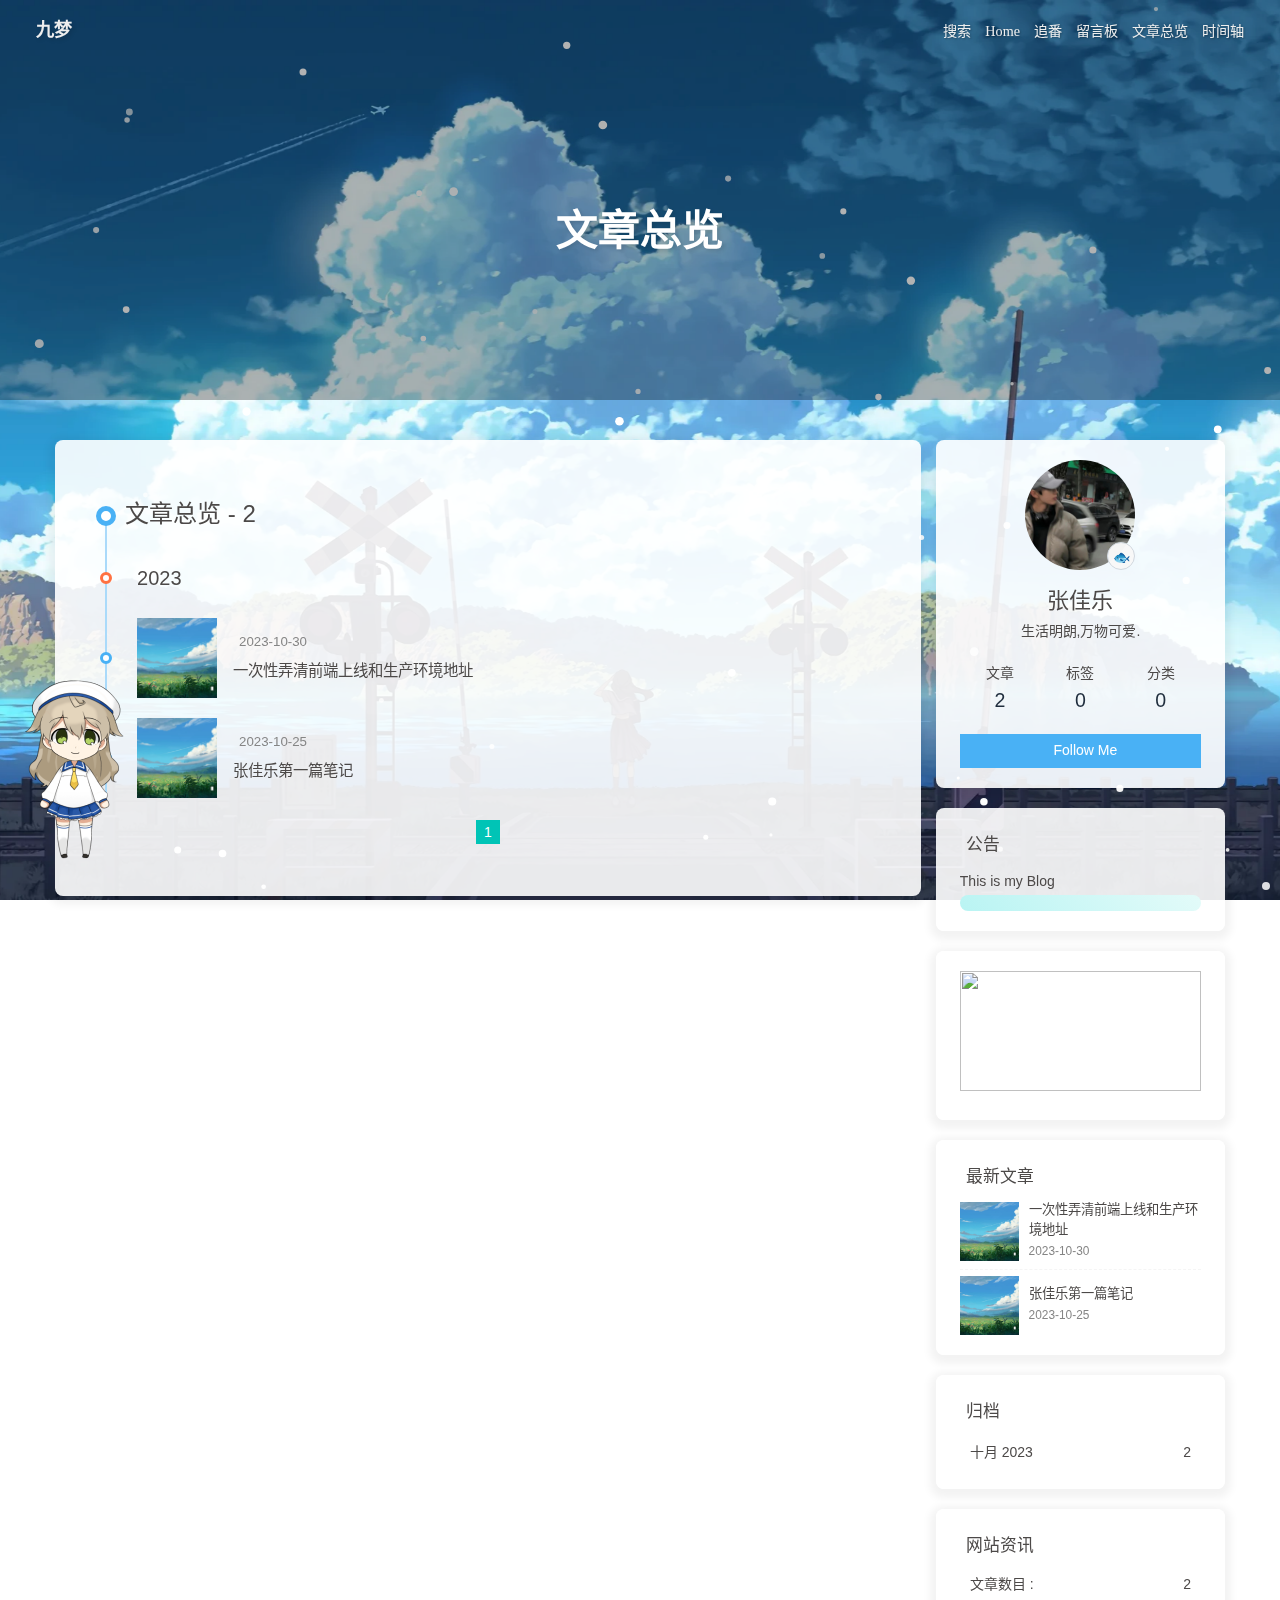
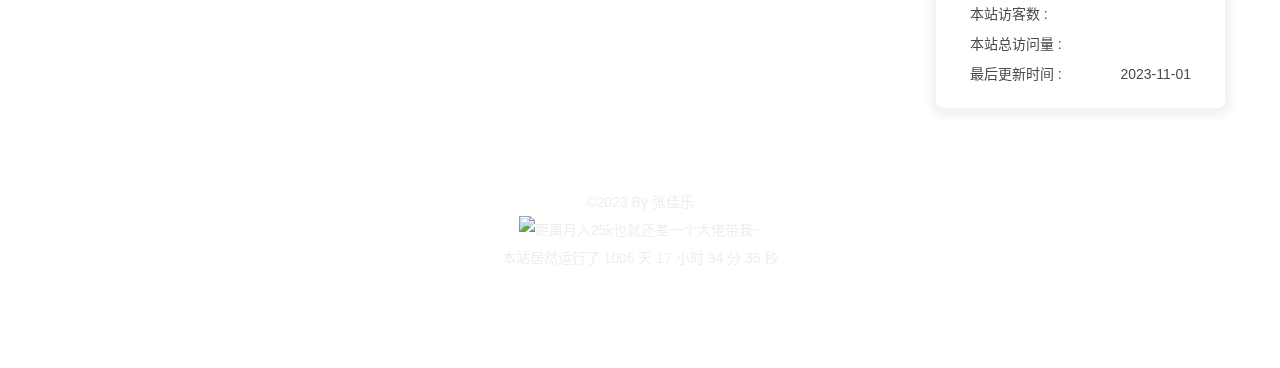
==== commit 9c3137e0: "Site updated: 2023-11-01 10:34:38" ====
--- a/archives/index.html
+++ b/archives/index.html
@@ -54,7 +54,7 @@
   isHome: false,
   isHighlightShrink: true,
   isToc: false,
-  postUpdate: '2023-11-01 10:17:41'
+  postUpdate: '2023-11-01 10:34:37'
 }</script><script>(win=>{
       win.saveToLocal = {
         set: (key, value, ttl) => {
@@ -151,8 +151,8 @@
         }
       }
       detectApple()
-    })(window)</script><link rel="stylesheet" href="/css/custom.css" media="defer" onload="this.media='all'"><span id="fps"></span><script type="text/javascript" src="https://unpkg.zhimg.com/jquery@latest/dist/jquery.min.js"></script><!-- hexo injector head_end start --><link rel="stylesheet" href="https://npm.elemecdn.com/anzhiyu-blog@2.0.4/css/runtime/runtime.min.css" media="print" onload="this.media='all'"><link rel="stylesheet" href="https://cdn.cbd.int/hexo-butterfly-swiper-anzhiyu@1.0.4/lib/swiper.min.css" media="print" onload="this.media='all'"><link rel="stylesheet" href="https://cdn.cbd.int/hexo-butterfly-swiper-anzhiyu@1.0.4/lib/swiperstyle.css" media="print" onload="this.media='all'"><link rel="stylesheet" href="https://cdn.cbd.int/hexo-butterfly-clock-anzhiyu@1.1.6/lib/clock.min.css" /><link rel="stylesheet" href="https://cdn.cbd.int/hexo-butterfly-wowjs/lib/animate.min.css" media="print" onload="this.media='screen'"><!-- hexo injector head_end end --><meta name="generator" content="Hexo 6.3.0"><link rel="alternate" href="/atom.xml" title="九梦" type="application/atom+xml">
-</head><body><div id="web_bg"></div><div id="sidebar"><div id="menu-mask"></div><div id="sidebar-menus"><div class="avatar-img is-center"><img src="/img/logo.jpg" onerror="onerror=null;src='/img/friend_404.gif'" alt="avatar"/></div><div class="sidebar-site-data site-data is-center"><a href="/archives/"><div class="headline">文章</div><div class="length-num">2</div></a><a href="/tags/"><div class="headline">标签</div><div class="length-num">0</div></a><a href="/categories/"><div class="headline">分类</div><div class="length-num">0</div></a></div><hr class="custom-hr"/><div class="menus_items"><div class="menus_item"><a class="site-page" href="/"><i class="fa-fw fas fa-home"></i><span> Home</span></a></div><div class="menus_item"><a class="site-page" href="/bangumis/index.html"><i class="fa-fw fas fa-home"></i><span> 追番</span></a></div><div class="menus_item"><a class="site-page" href="/comments/"><i class="fa-fw fas fa-envelope"></i><span> 留言板</span></a></div><div class="menus_item"><a class="site-page" href="/archives/"><i class="fa-fw fas fa-archive"></i><span> 文章总览</span></a></div><div class="menus_item"><a class="site-page" href="/archives/"><i class="fa-fw fas fa-archive"></i><span> 时间轴</span></a></div></div></div></div><div class="page" id="body-wrap"><header class="not-home-page" id="page-header"><nav id="nav"><span id="blog-info"><a href="/" title="九梦"><span class="site-name">九梦</span></a></span><div id="menus"><div id="search-button"><a class="site-page social-icon search" href="javascript:void(0);"><i class="fas fa-search fa-fw"></i><span> 搜索</span></a></div><div class="menus_items"><div class="menus_item"><a class="site-page" href="/"><i class="fa-fw fas fa-home"></i><span> Home</span></a></div><div class="menus_item"><a class="site-page" href="/bangumis/index.html"><i class="fa-fw fas fa-home"></i><span> 追番</span></a></div><div class="menus_item"><a class="site-page" href="/comments/"><i class="fa-fw fas fa-envelope"></i><span> 留言板</span></a></div><div class="menus_item"><a class="site-page" href="/archives/"><i class="fa-fw fas fa-archive"></i><span> 文章总览</span></a></div><div class="menus_item"><a class="site-page" href="/archives/"><i class="fa-fw fas fa-archive"></i><span> 时间轴</span></a></div></div><div id="toggle-menu"><a class="site-page" href="javascript:void(0);"><i class="fas fa-bars fa-fw"></i></a></div></div></nav><div id="page-site-info"><h1 id="site-title">文章总览</h1></div></header><main class="layout" id="content-inner"><div id="archive"><div class="article-sort-title">文章总览 - 2</div><div class="article-sort"><div class="article-sort-item year">2023</div><div class="article-sort-item"><a class="article-sort-item-img" href="/posts/undefined.html" title="一次性弄清前端上线和生产环境地址"><img src="/img/default_cover_199.png" alt="一次性弄清前端上线和生产环境地址" onerror="this.onerror=null;this.src='/img/404.jpg'"></a><div class="article-sort-item-info"><div class="article-sort-item-time"><i class="far fa-calendar-alt"></i><time class="post-meta-date-created" datetime="2023-10-30T02:13:28.000Z" title="发表于 2023-10-30 10:13:28">2023-10-30</time></div><a class="article-sort-item-title" href="/posts/undefined.html" title="一次性弄清前端上线和生产环境地址">一次性弄清前端上线和生产环境地址</a></div></div><div class="article-sort-item"><a class="article-sort-item-img" href="/posts/31ea.html" title="张佳乐第一篇笔记"><img src="/img/default_cover_199.png" alt="张佳乐第一篇笔记" onerror="this.onerror=null;this.src='/img/404.jpg'"></a><div class="article-sort-item-info"><div class="article-sort-item-time"><i class="far fa-calendar-alt"></i><time class="post-meta-date-created" datetime="2023-10-25T03:06:16.000Z" title="发表于 2023-10-25 11:06:16">2023-10-25</time></div><a class="article-sort-item-title" href="/posts/31ea.html" title="张佳乐第一篇笔记">张佳乐第一篇笔记</a></div></div></div><nav id="pagination"><div class="pagination"><span class="page-number current">1</span></div></nav></div><div class="aside-content" id="aside-content"><div class="card-widget card-info"><div class="author_top is-center"><div class="card-info-avatar"><div class="avatar-img"><img src="/img/logo.jpg" onerror="this.onerror=null;this.src='/img/friend_404.gif'" alt="avatar"/></div><div class="author-status-box"><div class="author-status"><g-emoji class="g-emoji" alias="palm_tree" fallback-src="https://lskypro.acozycotage.net/LightPicture/2022/12/fe1dc0402e623096.jpg">🐟</g-emoji><span>认真摸鱼中</span></div></div></div><div class="author-info__name">张佳乐</div><div class="author-info__description">生活明朗,万物可爱.</div></div><div class="card-info-data site-data is-center"><a href="/archives/"><div class="headline">文章</div><div class="length-num">2</div></a><a href="/tags/"><div class="headline">标签</div><div class="length-num">0</div></a><a href="/categories/"><div class="headline">分类</div><div class="length-num">0</div></a></div><a id="card-info-btn" target="_blank" rel="noopener" href="https://github.com/xxxxxx"><i class="fab fa-github"></i><span>Follow Me</span></a></div><div class="card-widget card-announcement"><div class="item-headline"><i class="fas fa-bullhorn fa-shake"></i><span>公告</span></div><div class="announcement_content">This is my Blog</div><div id="welcome-info"></div></div><div class="sticky_layout"><div class="card-widget card-recent-post"><div class="item-headline"><i class="fas fa-history"></i><span>最新文章</span></div><div class="aside-list"><div class="aside-list-item"><a class="thumbnail" href="/posts/undefined.html" title="一次性弄清前端上线和生产环境地址"><img src="/img/default_cover_199.png" onerror="this.onerror=null;this.src='/img/404.jpg'" alt="一次性弄清前端上线和生产环境地址"/></a><div class="content"><a class="title" href="/posts/undefined.html" title="一次性弄清前端上线和生产环境地址">一次性弄清前端上线和生产环境地址</a><time datetime="2023-10-30T02:13:28.000Z" title="发表于 2023-10-30 10:13:28">2023-10-30</time></div></div><div class="aside-list-item"><a class="thumbnail" href="/posts/31ea.html" title="张佳乐第一篇笔记"><img src="/img/default_cover_199.png" onerror="this.onerror=null;this.src='/img/404.jpg'" alt="张佳乐第一篇笔记"/></a><div class="content"><a class="title" href="/posts/31ea.html" title="张佳乐第一篇笔记">张佳乐第一篇笔记</a><time datetime="2023-10-25T03:06:16.000Z" title="发表于 2023-10-25 11:06:16">2023-10-25</time></div></div></div></div><div class="card-widget card-archives"><div class="item-headline"><i class="fas fa-archive"></i><span>归档</span></div><ul class="card-archive-list"><li class="card-archive-list-item"><a class="card-archive-list-link" href="/archives/2023/10/"><span class="card-archive-list-date">十月 2023</span><span class="card-archive-list-count">2</span></a></li></ul></div><div class="card-widget card-webinfo"><div class="item-headline"><i class="fas fa-chart-line"></i><span>网站资讯</span></div><div class="webinfo"><div class="webinfo-item"><div class="item-name">文章数目 :</div><div class="item-count">2</div></div><div class="webinfo-item"><div class="item-name">本站访客数 :</div><div class="item-count" id="busuanzi_value_site_uv"><i class="fa-solid fa-spinner fa-spin"></i></div></div><div class="webinfo-item"><div class="item-name">本站总访问量 :</div><div class="item-count" id="busuanzi_value_site_pv"><i class="fa-solid fa-spinner fa-spin"></i></div></div><div class="webinfo-item"><div class="item-name">最后更新时间 :</div><div class="item-count" id="last-push-date" data-lastPushDate="2023-11-01T02:17:41.811Z"><i class="fa-solid fa-spinner fa-spin"></i></div></div></div></div></div></div></main><footer id="footer"><div id="footer-wrap"><div class="copyright">&copy;2023 By 张佳乐</div></div></footer></div><div id="rightside"><div id="rightside-config-hide"><button id="darkmode" type="button" title="浅色和深色模式转换"><i class="fas fa-adjust"></i></button><button id="hide-aside-btn" type="button" title="单栏和双栏切换"><i class="fas fa-arrows-alt-h"></i></button></div><div id="rightside-config-show"><button id="rightside-config" type="button" title="设置"><i class="fas fa-cog fa-spin"></i></button><button id="go-up" type="button" title="回到顶部"><span class="scroll-percent"></span><i class="fas fa-arrow-up"></i></button></div></div><div><script src="/js/utils.js"></script><script src="/js/main.js"></script><script src="https://cdn.jsdelivr.net/npm/@fancyapps/ui/dist/fancybox/fancybox.umd.min.js"></script><div class="js-pjax"></div><script async src="/js/console.js"></script><script data-pjax src="//npm.elemecdn.com/pace-js@1.2.4/pace.min.js"></script><div class="aplayer no-destroy" data-id="8152976493" data-server="netease" data-type="playlist"   data-order="list" data-fixed="true" data-preload="auto" data-autoplay="false" data-mutex="true" ></div><canvas id="snow"></canvas><script async src="/js/snow.js"></script><script async src="/js/fps.js"></script><script src="https://cdn.staticfile.org/jquery/3.6.3/jquery.min.js"></script><script async data-pjax src="/js/txmap.js"></script><script async src="/js/title.js"></script><script id="click-heart" src="https://cdn.jsdelivr.net/npm/butterfly-extsrc/dist/click-heart.min.js" async="async" mobile="false"></script><link rel="stylesheet" href="https://cdn.jsdelivr.net/npm/aplayer/dist/APlayer.min.css" media="print" onload="this.media='all'"><script src="https://cdn.jsdelivr.net/npm/aplayer/dist/APlayer.min.js"></script><script src="https://cdn.jsdelivr.net/npm/butterfly-extsrc/metingjs/dist/Meting.min.js"></script><script src="https://cdn.jsdelivr.net/npm/pjax/pjax.min.js"></script><script>let pjaxSelectors = ["head > title","#config-diff","#body-wrap","#rightside-config-hide","#rightside-config-show",".js-pjax"]
+    })(window)</script><link rel="stylesheet" href="/css/custom.css" media="defer" onload="this.media='all'"><span id="fps"></span><script type="text/javascript" src="https://unpkg.zhimg.com/jquery@latest/dist/jquery.min.js"></script><!-- hexo injector head_end start --><link rel="stylesheet" href="https://cdn.cbd.int/hexo-butterfly-clock-anzhiyu@1.1.6/lib/clock.min.css" /><link rel="stylesheet" href="https://npm.elemecdn.com/anzhiyu-blog@2.0.4/css/runtime/runtime.min.css" media="print" onload="this.media='all'"><link rel="stylesheet" href="https://cdn.cbd.int/hexo-butterfly-wowjs/lib/animate.min.css" media="print" onload="this.media='screen'"><link rel="stylesheet" href="https://cdn.cbd.int/hexo-butterfly-swiper-anzhiyu@1.0.4/lib/swiper.min.css" media="print" onload="this.media='all'"><link rel="stylesheet" href="https://cdn.cbd.int/hexo-butterfly-swiper-anzhiyu@1.0.4/lib/swiperstyle.css" media="print" onload="this.media='all'"><!-- hexo injector head_end end --><meta name="generator" content="Hexo 6.3.0"><link rel="alternate" href="/atom.xml" title="九梦" type="application/atom+xml">
+</head><body><div id="web_bg"></div><div id="sidebar"><div id="menu-mask"></div><div id="sidebar-menus"><div class="avatar-img is-center"><img src="/img/logo.jpg" onerror="onerror=null;src='/img/friend_404.gif'" alt="avatar"/></div><div class="sidebar-site-data site-data is-center"><a href="/archives/"><div class="headline">文章</div><div class="length-num">2</div></a><a href="/tags/"><div class="headline">标签</div><div class="length-num">0</div></a><a href="/categories/"><div class="headline">分类</div><div class="length-num">0</div></a></div><hr class="custom-hr"/><div class="menus_items"><div class="menus_item"><a class="site-page" href="/"><i class="fa-fw fas fa-home"></i><span> Home</span></a></div><div class="menus_item"><a class="site-page" href="/bangumis/index.html"><i class="fa-fw fas fa-home"></i><span> 追番</span></a></div><div class="menus_item"><a class="site-page" href="/comments/"><i class="fa-fw fas fa-envelope"></i><span> 留言板</span></a></div><div class="menus_item"><a class="site-page" href="/archives/"><i class="fa-fw fas fa-archive"></i><span> 文章总览</span></a></div><div class="menus_item"><a class="site-page" href="/archives/"><i class="fa-fw fas fa-archive"></i><span> 时间轴</span></a></div></div></div></div><div class="page" id="body-wrap"><header class="not-home-page" id="page-header"><nav id="nav"><span id="blog-info"><a href="/" title="九梦"><span class="site-name">九梦</span></a></span><div id="menus"><div id="search-button"><a class="site-page social-icon search" href="javascript:void(0);"><i class="fas fa-search fa-fw"></i><span> 搜索</span></a></div><div class="menus_items"><div class="menus_item"><a class="site-page" href="/"><i class="fa-fw fas fa-home"></i><span> Home</span></a></div><div class="menus_item"><a class="site-page" href="/bangumis/index.html"><i class="fa-fw fas fa-home"></i><span> 追番</span></a></div><div class="menus_item"><a class="site-page" href="/comments/"><i class="fa-fw fas fa-envelope"></i><span> 留言板</span></a></div><div class="menus_item"><a class="site-page" href="/archives/"><i class="fa-fw fas fa-archive"></i><span> 文章总览</span></a></div><div class="menus_item"><a class="site-page" href="/archives/"><i class="fa-fw fas fa-archive"></i><span> 时间轴</span></a></div></div><div id="toggle-menu"><a class="site-page" href="javascript:void(0);"><i class="fas fa-bars fa-fw"></i></a></div></div></nav><div id="page-site-info"><h1 id="site-title">文章总览</h1></div></header><main class="layout" id="content-inner"><div id="archive"><div class="article-sort-title">文章总览 - 2</div><div class="article-sort"><div class="article-sort-item year">2023</div><div class="article-sort-item"><a class="article-sort-item-img" href="/posts/undefined.html" title="一次性弄清前端上线和生产环境地址"><img src="/img/default_cover_199.png" alt="一次性弄清前端上线和生产环境地址" onerror="this.onerror=null;this.src='/img/404.jpg'"></a><div class="article-sort-item-info"><div class="article-sort-item-time"><i class="far fa-calendar-alt"></i><time class="post-meta-date-created" datetime="2023-10-30T02:13:28.000Z" title="发表于 2023-10-30 10:13:28">2023-10-30</time></div><a class="article-sort-item-title" href="/posts/undefined.html" title="一次性弄清前端上线和生产环境地址">一次性弄清前端上线和生产环境地址</a></div></div><div class="article-sort-item"><a class="article-sort-item-img" href="/posts/31ea.html" title="张佳乐第一篇笔记"><img src="/img/default_cover_199.png" alt="张佳乐第一篇笔记" onerror="this.onerror=null;this.src='/img/404.jpg'"></a><div class="article-sort-item-info"><div class="article-sort-item-time"><i class="far fa-calendar-alt"></i><time class="post-meta-date-created" datetime="2023-10-25T03:06:16.000Z" title="发表于 2023-10-25 11:06:16">2023-10-25</time></div><a class="article-sort-item-title" href="/posts/31ea.html" title="张佳乐第一篇笔记">张佳乐第一篇笔记</a></div></div></div><nav id="pagination"><div class="pagination"><span class="page-number current">1</span></div></nav></div><div class="aside-content" id="aside-content"><div class="card-widget card-info"><div class="author_top is-center"><div class="card-info-avatar"><div class="avatar-img"><img src="/img/logo.jpg" onerror="this.onerror=null;this.src='/img/friend_404.gif'" alt="avatar"/></div><div class="author-status-box"><div class="author-status"><g-emoji class="g-emoji" alias="palm_tree" fallback-src="https://lskypro.acozycotage.net/LightPicture/2022/12/fe1dc0402e623096.jpg">🐟</g-emoji><span>认真摸鱼中</span></div></div></div><div class="author-info__name">张佳乐</div><div class="author-info__description">生活明朗,万物可爱.</div></div><div class="card-info-data site-data is-center"><a href="/archives/"><div class="headline">文章</div><div class="length-num">2</div></a><a href="/tags/"><div class="headline">标签</div><div class="length-num">0</div></a><a href="/categories/"><div class="headline">分类</div><div class="length-num">0</div></a></div><a id="card-info-btn" target="_blank" rel="noopener" href="https://github.com/xxxxxx"><i class="fab fa-github"></i><span>Follow Me</span></a></div><div class="card-widget card-announcement"><div class="item-headline"><i class="fas fa-bullhorn fa-shake"></i><span>公告</span></div><div class="announcement_content">This is my Blog</div><div id="welcome-info"></div></div><div class="sticky_layout"><div class="card-widget card-recent-post"><div class="item-headline"><i class="fas fa-history"></i><span>最新文章</span></div><div class="aside-list"><div class="aside-list-item"><a class="thumbnail" href="/posts/undefined.html" title="一次性弄清前端上线和生产环境地址"><img src="/img/default_cover_199.png" onerror="this.onerror=null;this.src='/img/404.jpg'" alt="一次性弄清前端上线和生产环境地址"/></a><div class="content"><a class="title" href="/posts/undefined.html" title="一次性弄清前端上线和生产环境地址">一次性弄清前端上线和生产环境地址</a><time datetime="2023-10-30T02:13:28.000Z" title="发表于 2023-10-30 10:13:28">2023-10-30</time></div></div><div class="aside-list-item"><a class="thumbnail" href="/posts/31ea.html" title="张佳乐第一篇笔记"><img src="/img/default_cover_199.png" onerror="this.onerror=null;this.src='/img/404.jpg'" alt="张佳乐第一篇笔记"/></a><div class="content"><a class="title" href="/posts/31ea.html" title="张佳乐第一篇笔记">张佳乐第一篇笔记</a><time datetime="2023-10-25T03:06:16.000Z" title="发表于 2023-10-25 11:06:16">2023-10-25</time></div></div></div></div><div class="card-widget card-archives"><div class="item-headline"><i class="fas fa-archive"></i><span>归档</span></div><ul class="card-archive-list"><li class="card-archive-list-item"><a class="card-archive-list-link" href="/archives/2023/10/"><span class="card-archive-list-date">十月 2023</span><span class="card-archive-list-count">2</span></a></li></ul></div><div class="card-widget card-webinfo"><div class="item-headline"><i class="fas fa-chart-line"></i><span>网站资讯</span></div><div class="webinfo"><div class="webinfo-item"><div class="item-name">文章数目 :</div><div class="item-count">2</div></div><div class="webinfo-item"><div class="item-name">本站访客数 :</div><div class="item-count" id="busuanzi_value_site_uv"><i class="fa-solid fa-spinner fa-spin"></i></div></div><div class="webinfo-item"><div class="item-name">本站总访问量 :</div><div class="item-count" id="busuanzi_value_site_pv"><i class="fa-solid fa-spinner fa-spin"></i></div></div><div class="webinfo-item"><div class="item-name">最后更新时间 :</div><div class="item-count" id="last-push-date" data-lastPushDate="2023-11-01T02:34:37.564Z"><i class="fa-solid fa-spinner fa-spin"></i></div></div></div></div></div></div></main><footer id="footer"><div id="footer-wrap"><div class="copyright">&copy;2023 By 张佳乐</div></div></footer></div><div id="rightside"><div id="rightside-config-hide"><button id="darkmode" type="button" title="浅色和深色模式转换"><i class="fas fa-adjust"></i></button><button id="hide-aside-btn" type="button" title="单栏和双栏切换"><i class="fas fa-arrows-alt-h"></i></button></div><div id="rightside-config-show"><button id="rightside-config" type="button" title="设置"><i class="fas fa-cog fa-spin"></i></button><button id="go-up" type="button" title="回到顶部"><span class="scroll-percent"></span><i class="fas fa-arrow-up"></i></button></div></div><div><script src="/js/utils.js"></script><script src="/js/main.js"></script><script src="https://cdn.jsdelivr.net/npm/@fancyapps/ui/dist/fancybox/fancybox.umd.min.js"></script><div class="js-pjax"></div><script async src="/js/console.js"></script><script data-pjax src="//npm.elemecdn.com/pace-js@1.2.4/pace.min.js"></script><div class="aplayer no-destroy" data-id="8152976493" data-server="netease" data-type="playlist"   data-order="list" data-fixed="true" data-preload="auto" data-autoplay="false" data-mutex="true" ></div><canvas id="snow"></canvas><script async src="/js/snow.js"></script><script async src="/js/fps.js"></script><script src="https://cdn.staticfile.org/jquery/3.6.3/jquery.min.js"></script><script async src="/js/title.js"></script><script async src="/js/emoji.js"></script><script id="click-heart" src="https://cdn.jsdelivr.net/npm/butterfly-extsrc/dist/click-heart.min.js" async="async" mobile="false"></script><link rel="stylesheet" href="https://cdn.jsdelivr.net/npm/aplayer/dist/APlayer.min.css" media="print" onload="this.media='all'"><script src="https://cdn.jsdelivr.net/npm/aplayer/dist/APlayer.min.js"></script><script src="https://cdn.jsdelivr.net/npm/butterfly-extsrc/metingjs/dist/Meting.min.js"></script><script src="https://cdn.jsdelivr.net/npm/pjax/pjax.min.js"></script><script>let pjaxSelectors = ["head > title","#config-diff","#body-wrap","#rightside-config-hide","#rightside-config-show",".js-pjax"]
 
 var pjax = new Pjax({
   elements: 'a:not([target="_blank"])',
@@ -219,54 +219,6 @@
     pjax.loadUrl('/404.html')
   }
 })</script><script async data-pjax src="//busuanzi.ibruce.info/busuanzi/2.3/busuanzi.pure.mini.js"></script><div id="local-search"><div class="search-dialog"><nav class="search-nav"><span class="search-dialog-title">搜索</span><span id="loading-status"></span><button class="search-close-button"><i class="fas fa-times"></i></button></nav><div class="is-center" id="loading-database"><i class="fas fa-spinner fa-pulse"></i><span>  数据库加载中</span></div><div class="search-wrap"><div id="local-search-input"><div class="local-search-box"><input class="local-search-box--input" placeholder="搜索文章" type="text"/></div></div><hr/><div id="local-search-results"></div><div id="local-search-stats-wrap"></div></div></div><div id="search-mask"></div><script src="/js/search/local-search.js"></script></div></div><!-- hexo injector body_end start --><script data-pjax>
-  function butterfly_footer_beautify_injector_config(){
-    var parent_div_git = document.getElementById('footer-wrap');
-    var item_html = '<div id="workboard"></div><p id="ghbdages"><a class="github-badge" target="_blank" href="https://hexo.io/" style="margin-inline:5px" data-title="博客框架为Hexo_v5.4.0" title=""><img src="https://img.shields.io/badge/Frame-Hexo-blue?style=flat&amp;logo=hexo" alt=""/></a><a class="github-badge" target="_blank" href="https://butterfly.js.org/" style="margin-inline:5px" data-title="主题版本Butterfly_v4.2.2" title=""><img src="https://img.shields.io/badge/Theme-Butterfly-6513df?style=flat&amp;logo=bitdefender" alt=""/></a><a class="github-badge" target="_blank" href="https://www.jsdelivr.com/" style="margin-inline:5px" data-title="本站使用JsDelivr为静态资源提供CDN加速" title=""><img src="https://img.shields.io/badge/CDN-jsDelivr-orange?style=flat&amp;logo=jsDelivr" alt=""/></a><a class="github-badge" target="_blank" href="https://beian.miit.gov.cn/#/Integrated/index" style="margin-inline:5px" data-title="本站已在湘进行备案" title=""><img src="https://img.shields.io/badge/湘ICP备-2022004213号-e1d492?style=flat&amp;logo=[data-uri]" alt=""/></a><a class="github-badge" target="_blank" href="https://github.com/" style="margin-inline:5px" data-title="本站项目由Github托管" title=""><img src="https://img.shields.io/badge/Source-Github-d021d6?style=flat&amp;logo=GitHub" alt=""/></a><a class="github-badge" target="_blank" href="http://creativecommons.org/licenses/by-nc-sa/4.0/" style="margin-inline:5px" data-title="本站采用知识共享署名-非商业性使用-相同方式共享4.0国际许可协议进行许可" title=""><img src="https://img.shields.io/badge/Copyright-BY--NC--SA%204.0-d42328?style=flat&amp;logo=Claris" alt=""/></a></p>';
-    console.log('已挂载butterfly_footer_beautify')
-    parent_div_git.insertAdjacentHTML("beforeend",item_html)
-    }
-  var elist = 'null'.split(',');
-  var cpage = location.pathname;
-  var epage = 'all';
-  var flag = 0;
-
-  for (var i=0;i<elist.length;i++){
-    if (cpage.includes(elist[i])){
-      flag++;
-    }
-  }
-
-  if ((epage ==='all')&&(flag == 0)){
-    butterfly_footer_beautify_injector_config();
-  }
-  else if (epage === cpage){
-    butterfly_footer_beautify_injector_config();
-  }
-  </script><script async src="/js/runtime.js"></script><script data-pjax>
-  function butterfly_swiper_injector_config(){
-    var parent_div_git = document.getElementById('recent-posts');
-    var item_html = '<div class="recent-post-item swiper_container_card" style="height: auto;width: 100%"><div id="random"><div id="random-banner"><canvas id="peoplecanvas"></canvas></div><a id="random-hover" style="width:100%;height:auto;" href="javascript:toRandomPost()" rel="external nofollow noreferrer" one-link-mark="yes"><i class="fa fa-paper-plane" style="margin-left:10px"></i><div style="margin-left:10px">随便逛逛<i class="fa-solid fa-arrow-right" style="margin-left:10px"></i></div></a></div><div class="blog-slider swiper-container-fade swiper-container-horizontal" id="swiper_container"><div class="blog-slider__wrp swiper-wrapper" style="transition-duration: 0ms;"><div class="blog-slider__item swiper-slide" style="width: 750px; opacity: 1; transform: translate3d(0px, 0px, 0px); transition-duration: 0ms;"><a class="blog-slider__img" onclick="pjax.loadUrl(&quot;posts/undefined.html&quot;);" href="javascript:void(0);" alt=""><img width="48" height="48" src="/img/default_cover_199.png" alt="" onerror="this.src=https://cdn.cbd.int/akilar-candyassets/image/loading.gif; this.onerror = null;"/></a><div class="blog-slider__content"><span class="blog-slider__code">2023-10-30</span><a class="blog-slider__title" onclick="pjax.loadUrl(&quot;posts/undefined.html&quot;);" href="javascript:void(0);" alt="">一次性弄清前端上线和生产环境地址</a><div class="blog-slider__text">再怎么看我也不知道怎么描述它的啦！</div><a class="blog-slider__button" onclick="pjax.loadUrl(&quot;posts/undefined.html&quot;);" href="javascript:void(0);" alt="">详情       </a></div></div><div class="blog-slider__item swiper-slide" style="width: 750px; opacity: 1; transform: translate3d(0px, 0px, 0px); transition-duration: 0ms;"><a class="blog-slider__img" onclick="pjax.loadUrl(&quot;posts/31ea.html&quot;);" href="javascript:void(0);" alt=""><img width="48" height="48" src="/img/default_cover_199.png" alt="" onerror="this.src=https://cdn.cbd.int/akilar-candyassets/image/loading.gif; this.onerror = null;"/></a><div class="blog-slider__content"><span class="blog-slider__code">2023-10-25</span><a class="blog-slider__title" onclick="pjax.loadUrl(&quot;posts/31ea.html&quot;);" href="javascript:void(0);" alt="">张佳乐第一篇笔记</a><div class="blog-slider__text">再怎么看我也不知道怎么描述它的啦！</div><a class="blog-slider__button" onclick="pjax.loadUrl(&quot;posts/31ea.html&quot;);" href="javascript:void(0);" alt="">详情       </a></div></div></div><div class="blog-slider__pagination swiper-pagination-clickable swiper-pagination-bullets"></div></div></div>';
-    console.log('已挂载butterfly_swiper')
-    parent_div_git.insertAdjacentHTML("afterbegin",item_html)
-    }
-  var elist = 'undefined'.split(',');
-  var cpage = location.pathname;
-  var epage = '/';
-  var flag = 0;
-
-  for (var i=0;i<elist.length;i++){
-    if (cpage.includes(elist[i])){
-      flag++;
-    }
-  }
-
-  if ((epage ==='all')&&(flag == 0)){
-    butterfly_swiper_injector_config();
-  }
-  else if (epage === cpage){
-    butterfly_swiper_injector_config();
-  }
-  </script><script defer src="https://npm.elemecdn.com/anzhiyu-blog@1.1.6/js/swiper.min.js"></script><script defer data-pjax src="https://cdn.cbd.int/hexo-butterfly-swiper-anzhiyu@1.0.4/lib/swiper_init.js"></script><script data-pjax src="https://lf26-cdn-tos.bytecdntp.com/cdn/expire-1-M/gsap/3.9.1/gsap.min.js"></script><script defer src="https://npm.elemecdn.com/hexo-butterfly-swiper-anzhiyu@1.0.4/lib/people.min.js"></script><script async src="/anzhiyu/random.js"></script><script data-pjax>
   function butterfly_clock_anzhiyu_injector_config(){
     var parent_div_git = document.getElementsByClassName('sticky_layout')[0];
     var item_html = '<div class="card-widget card-clock"><div class="card-glass"><div class="card-background"><div class="card-content"><div id="hexo_electric_clock"><img class="entered loading" id="card-clock-loading" src="https://cdn.cbd.int/hexo-butterfly-clock-anzhiyu@1.1.6/lib/loading.gif" style="height: 120px; width: 100%;" data-ll-status="loading"/></div></div></div></div></div>';
@@ -297,7 +249,31 @@
   else if (epage === cpage){
     butterfly_clock_anzhiyu_injector_config();
   }
-  </script><script src="https://widget.qweather.net/simple/static/js/he-simple-common.js?v=2.0"></script><script data-pjax src="https://cdn.cbd.int/hexo-butterfly-clock-anzhiyu@1.1.6/lib/clock.min.js"></script><div class="js-pjax"><script async="async">var arr = document.getElementsByClassName('recent-post-item');
+  </script><script src="https://widget.qweather.net/simple/static/js/he-simple-common.js?v=2.0"></script><script data-pjax src="https://cdn.cbd.int/hexo-butterfly-clock-anzhiyu@1.1.6/lib/clock.min.js"></script><script data-pjax>
+  function butterfly_footer_beautify_injector_config(){
+    var parent_div_git = document.getElementById('footer-wrap');
+    var item_html = '<div id="workboard"></div><p id="ghbdages"><a class="github-badge" target="_blank" href="https://hexo.io/" style="margin-inline:5px" data-title="博客框架为Hexo_v5.4.0" title=""><img src="https://img.shields.io/badge/Frame-Hexo-blue?style=flat&amp;logo=hexo" alt=""/></a><a class="github-badge" target="_blank" href="https://butterfly.js.org/" style="margin-inline:5px" data-title="主题版本Butterfly_v4.2.2" title=""><img src="https://img.shields.io/badge/Theme-Butterfly-6513df?style=flat&amp;logo=bitdefender" alt=""/></a><a class="github-badge" target="_blank" href="https://www.jsdelivr.com/" style="margin-inline:5px" data-title="本站使用JsDelivr为静态资源提供CDN加速" title=""><img src="https://img.shields.io/badge/CDN-jsDelivr-orange?style=flat&amp;logo=jsDelivr" alt=""/></a><a class="github-badge" target="_blank" href="https://beian.miit.gov.cn/#/Integrated/index" style="margin-inline:5px" data-title="本站已在湘进行备案" title=""><img src="https://img.shields.io/badge/湘ICP备-2022004213号-e1d492?style=flat&amp;logo=[data-uri]" alt=""/></a><a class="github-badge" target="_blank" href="https://github.com/" style="margin-inline:5px" data-title="本站项目由Github托管" title=""><img src="https://img.shields.io/badge/Source-Github-d021d6?style=flat&amp;logo=GitHub" alt=""/></a><a class="github-badge" target="_blank" href="http://creativecommons.org/licenses/by-nc-sa/4.0/" style="margin-inline:5px" data-title="本站采用知识共享署名-非商业性使用-相同方式共享4.0国际许可协议进行许可" title=""><img src="https://img.shields.io/badge/Copyright-BY--NC--SA%204.0-d42328?style=flat&amp;logo=Claris" alt=""/></a></p>';
+    console.log('已挂载butterfly_footer_beautify')
+    parent_div_git.insertAdjacentHTML("beforeend",item_html)
+    }
+  var elist = 'null'.split(',');
+  var cpage = location.pathname;
+  var epage = 'all';
+  var flag = 0;
+
+  for (var i=0;i<elist.length;i++){
+    if (cpage.includes(elist[i])){
+      flag++;
+    }
+  }
+
+  if ((epage ==='all')&&(flag == 0)){
+    butterfly_footer_beautify_injector_config();
+  }
+  else if (epage === cpage){
+    butterfly_footer_beautify_injector_config();
+  }
+  </script><script async src="/js/runtime.js"></script><div class="js-pjax"><script async="async">var arr = document.getElementsByClassName('recent-post-item');
 for(var i = 0;i<arr.length;i++){
     arr[i].classList.add('wow');
     arr[i].classList.add('animate__zoomIn');
@@ -353,4 +329,28 @@
     arr[i].setAttribute('data-wow-delay', '');
     arr[i].setAttribute('data-wow-offset', '');
     arr[i].setAttribute('data-wow-iteration', '');
-  }</script></div><script defer src="https://cdn.cbd.int/hexo-butterfly-wowjs/lib/wow.min.js"></script><script defer src="https://cdn.cbd.int/hexo-butterfly-wowjs/lib/wow_init.js"></script><!-- hexo injector body_end end --><script src="/live2dw/lib/L2Dwidget.min.js?094cbace49a39548bed64abff5988b05"></script><script>L2Dwidget.init({"tagMode":false,"debug":false,"model":{"jsonPath":"/live2dw/assets/koharu.model.json"},"display":{"position":"left","width":150,"height":300},"mobile":{"show":false},"log":false,"pluginJsPath":"lib/","pluginModelPath":"assets/","pluginRootPath":"live2dw/"});</script></body></html>+  }</script></div><script defer src="https://cdn.cbd.int/hexo-butterfly-wowjs/lib/wow.min.js"></script><script defer src="https://cdn.cbd.int/hexo-butterfly-wowjs/lib/wow_init.js"></script><script data-pjax>
+  function butterfly_swiper_injector_config(){
+    var parent_div_git = document.getElementById('recent-posts');
+    var item_html = '<div class="recent-post-item swiper_container_card" style="height: auto;width: 100%"><div id="random"><div id="random-banner"><canvas id="peoplecanvas"></canvas></div><a id="random-hover" style="width:100%;height:auto;" href="javascript:toRandomPost()" rel="external nofollow noreferrer" one-link-mark="yes"><i class="fa fa-paper-plane" style="margin-left:10px"></i><div style="margin-left:10px">随便逛逛<i class="fa-solid fa-arrow-right" style="margin-left:10px"></i></div></a></div><div class="blog-slider swiper-container-fade swiper-container-horizontal" id="swiper_container"><div class="blog-slider__wrp swiper-wrapper" style="transition-duration: 0ms;"><div class="blog-slider__item swiper-slide" style="width: 750px; opacity: 1; transform: translate3d(0px, 0px, 0px); transition-duration: 0ms;"><a class="blog-slider__img" onclick="pjax.loadUrl(&quot;posts/undefined.html&quot;);" href="javascript:void(0);" alt=""><img width="48" height="48" src="/img/default_cover_199.png" alt="" onerror="this.src=https://cdn.cbd.int/akilar-candyassets/image/loading.gif; this.onerror = null;"/></a><div class="blog-slider__content"><span class="blog-slider__code">2023-10-30</span><a class="blog-slider__title" onclick="pjax.loadUrl(&quot;posts/undefined.html&quot;);" href="javascript:void(0);" alt="">一次性弄清前端上线和生产环境地址</a><div class="blog-slider__text">再怎么看我也不知道怎么描述它的啦！</div><a class="blog-slider__button" onclick="pjax.loadUrl(&quot;posts/undefined.html&quot;);" href="javascript:void(0);" alt="">详情       </a></div></div><div class="blog-slider__item swiper-slide" style="width: 750px; opacity: 1; transform: translate3d(0px, 0px, 0px); transition-duration: 0ms;"><a class="blog-slider__img" onclick="pjax.loadUrl(&quot;posts/31ea.html&quot;);" href="javascript:void(0);" alt=""><img width="48" height="48" src="/img/default_cover_199.png" alt="" onerror="this.src=https://cdn.cbd.int/akilar-candyassets/image/loading.gif; this.onerror = null;"/></a><div class="blog-slider__content"><span class="blog-slider__code">2023-10-25</span><a class="blog-slider__title" onclick="pjax.loadUrl(&quot;posts/31ea.html&quot;);" href="javascript:void(0);" alt="">张佳乐第一篇笔记</a><div class="blog-slider__text">再怎么看我也不知道怎么描述它的啦！</div><a class="blog-slider__button" onclick="pjax.loadUrl(&quot;posts/31ea.html&quot;);" href="javascript:void(0);" alt="">详情       </a></div></div></div><div class="blog-slider__pagination swiper-pagination-clickable swiper-pagination-bullets"></div></div></div>';
+    console.log('已挂载butterfly_swiper')
+    parent_div_git.insertAdjacentHTML("afterbegin",item_html)
+    }
+  var elist = 'undefined'.split(',');
+  var cpage = location.pathname;
+  var epage = '/';
+  var flag = 0;
+
+  for (var i=0;i<elist.length;i++){
+    if (cpage.includes(elist[i])){
+      flag++;
+    }
+  }
+
+  if ((epage ==='all')&&(flag == 0)){
+    butterfly_swiper_injector_config();
+  }
+  else if (epage === cpage){
+    butterfly_swiper_injector_config();
+  }
+  </script><script defer src="https://npm.elemecdn.com/anzhiyu-blog@1.1.6/js/swiper.min.js"></script><script defer data-pjax src="https://cdn.cbd.int/hexo-butterfly-swiper-anzhiyu@1.0.4/lib/swiper_init.js"></script><script data-pjax src="https://lf26-cdn-tos.bytecdntp.com/cdn/expire-1-M/gsap/3.9.1/gsap.min.js"></script><script defer src="https://npm.elemecdn.com/hexo-butterfly-swiper-anzhiyu@1.0.4/lib/people.min.js"></script><script async src="/anzhiyu/random.js"></script><!-- hexo injector body_end end --><script src="/live2dw/lib/L2Dwidget.min.js?094cbace49a39548bed64abff5988b05"></script><script>L2Dwidget.init({"tagMode":false,"debug":false,"model":{"jsonPath":"/live2dw/assets/koharu.model.json"},"display":{"position":"left","width":150,"height":300},"mobile":{"show":false},"log":false,"pluginJsPath":"lib/","pluginModelPath":"assets/","pluginRootPath":"live2dw/"});</script></body></html>--- a/css/custom.css
+++ b/css/custom.css
@@ -802,4 +802,91 @@
 ::-moz-selection {
   color: #fff;
   background-color: var(--theme-color);
+}
+
+#owo-big {
+  position: fixed;
+  align-items: center;
+  background-color: rgb(255, 255, 255);
+  border: 1px #aaa solid;
+  border-radius: 10px;
+  z-index: 9999;
+  display: none;
+  transform: translate(0, -105%);
+  overflow: hidden;
+  animation: owoIn 0.3s cubic-bezier(0.42, 0, 0.3, 1.11);
+}
+
+[data-theme=dark] #owo-big {
+  background-color: #4a4a4a
+}
+
+#owo-big img {
+  width: 100%;
+}
+
+/* 动画效果代码由 Heo：https://blog.zhheo.com/ 提供 */
+@keyframes owoIn {
+  0% {
+      transform: translate(0, -95%);
+      opacity: 0;
+  }
+  100% {
+      transform: translate(0, -105%);
+      opacity: 1;
+  }
+}
+
+/* 设置文字内容 :nth-child(1)的作用是选择第几个 */
+.el-input.el-input--small.el-input-group.el-input-group--prepend:nth-child(1):before {
+  content: '输入QQ号会自动获取昵称和头像🐧';
+}
+
+.el-input.el-input--small.el-input-group.el-input-group--prepend:nth-child(2):before {
+  content: '收到回复将会发送到您的邮箱📧';
+}
+
+.el-input.el-input--small.el-input-group.el-input-group--prepend:nth-child(3):before {
+  content: '可以通过昵称访问您的网站🔗';
+}
+
+/* 当用户点击输入框时显示 */
+.el-input.el-input--small.el-input-group.el-input-group--prepend:focus-within::before,
+.el-input.el-input--small.el-input-group.el-input-group--prepend:focus-within::after {
+  display: block;
+}
+
+/* 主内容区 */
+.el-input.el-input--small.el-input-group.el-input-group--prepend::before {
+  /* 先隐藏起来 */
+  display: none;
+  /* 绝对定位 */
+  position: absolute;
+  /* 向上移动60像素 */
+  top: -60px;
+  /* 文字强制不换行，防止left:50%导致的文字换行 */
+  white-space: nowrap;
+  /* 圆角 */
+  border-radius: 10px;
+  /* 距离左边50% */
+  left: 50%;
+  /* 然后再向左边挪动自身的一半，即可实现居中 */
+  transform: translate(-50%);
+  /* 填充 */
+  padding: 14px 18px;
+  background: #444;
+  color: #fff;
+}
+
+/* 小角标 */
+.el-input.el-input--small.el-input-group.el-input-group--prepend::after {
+  display: none;
+  content: '';
+  position: absolute;
+  /* 内容大小（宽高）为0且边框大小不为0的情况下，每一条边（4个边）都是一个三角形，组成一个正方形。
+  我们先将所有边框透明，再给其中的一条边添加颜色就可以实现小三角图标 */
+  border: 12px solid transparent;
+  border-top-color: #444;
+  left: 50%;
+  transform: translate(-50%, -48px);
 }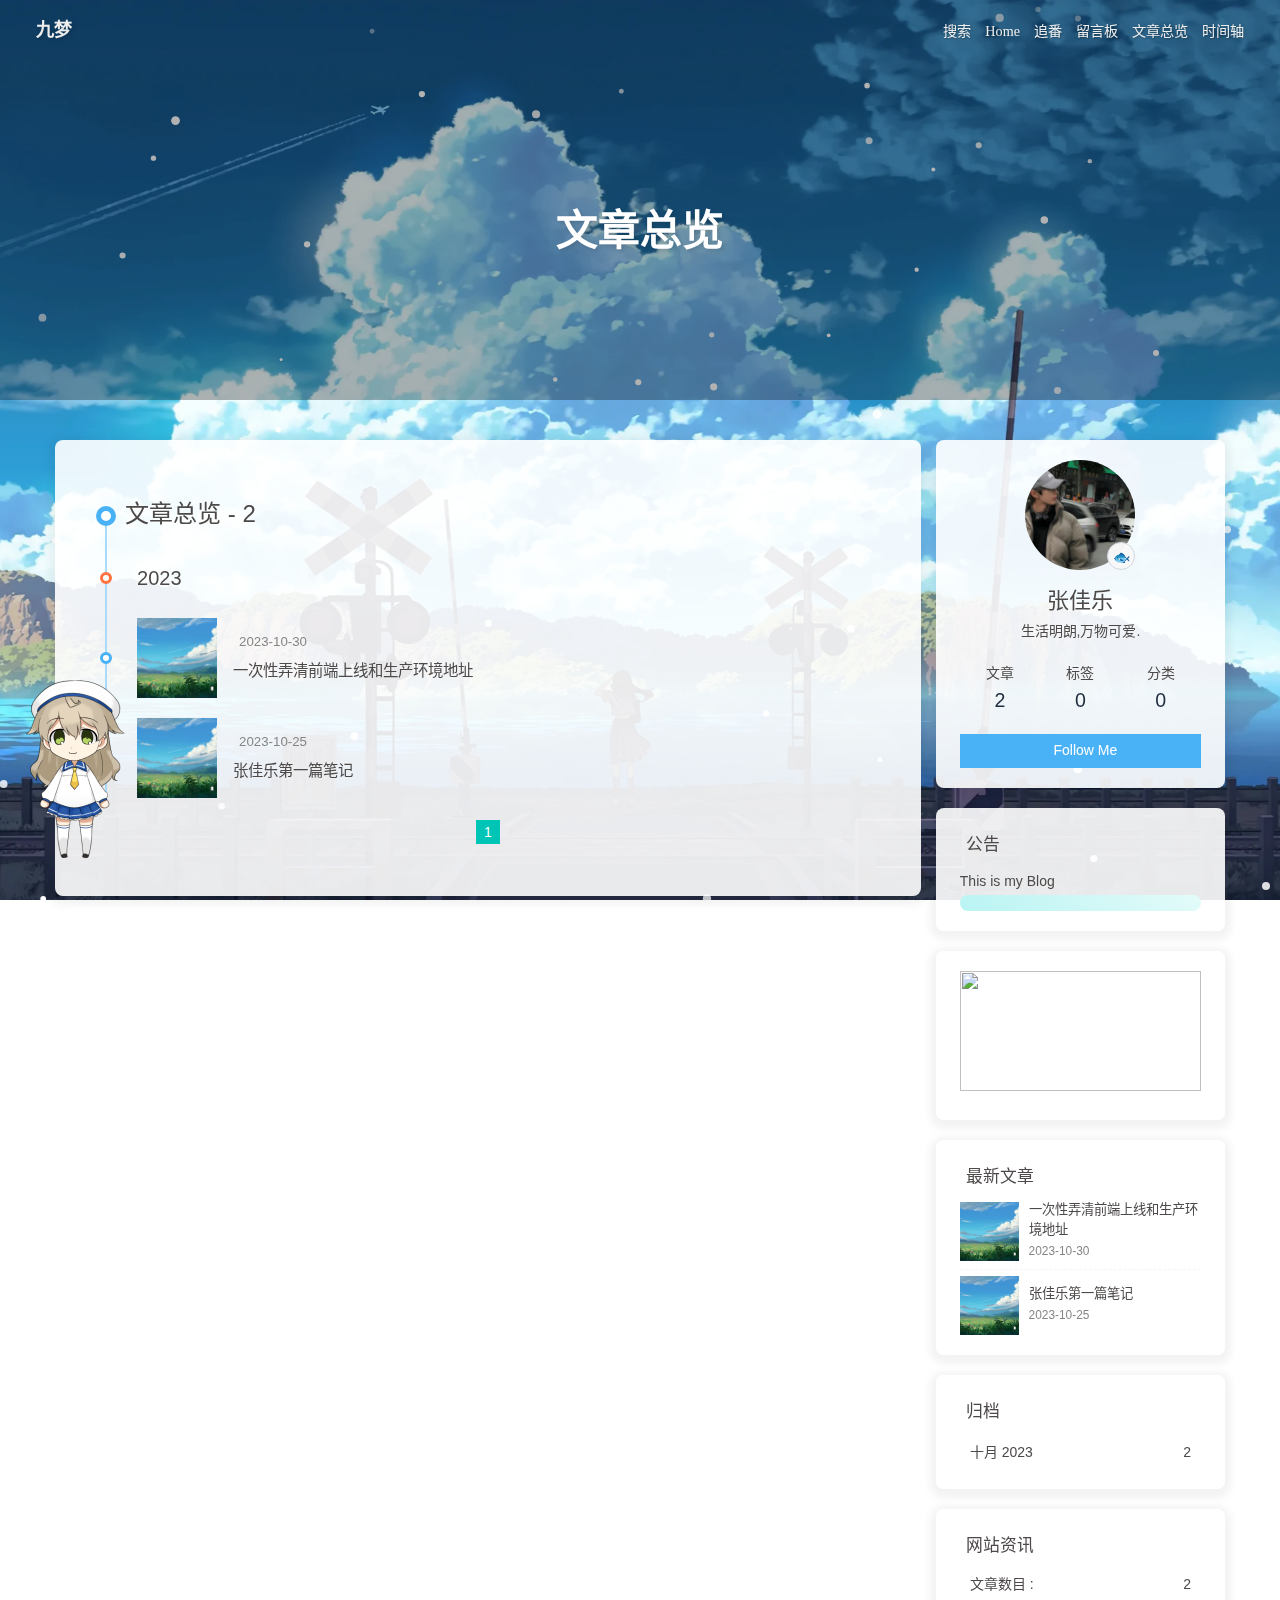
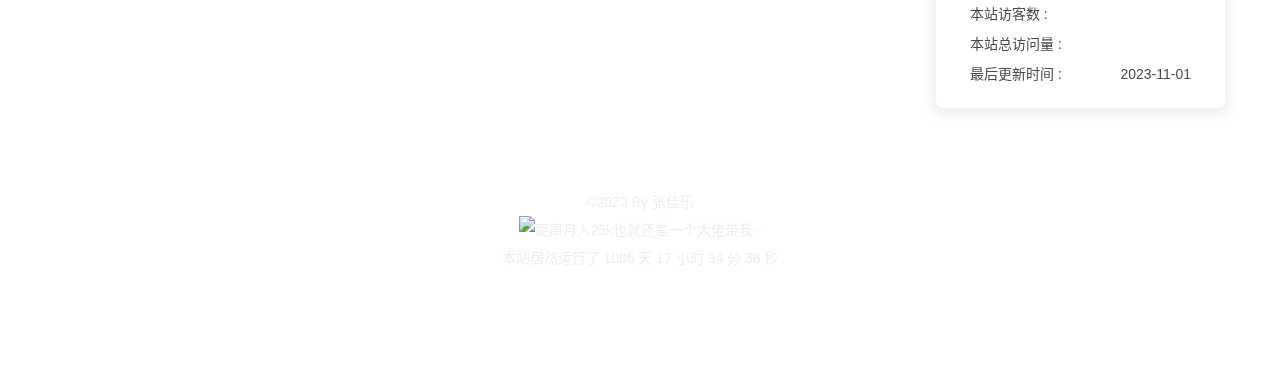
==== commit 325f392a: "Site updated: 2023-11-01 11:12:22" ====
--- a/archives/index.html
+++ b/archives/index.html
@@ -54,7 +54,7 @@
   isHome: false,
   isHighlightShrink: true,
   isToc: false,
-  postUpdate: '2023-11-01 10:34:37'
+  postUpdate: '2023-11-01 11:12:21'
 }</script><script>(win=>{
       win.saveToLocal = {
         set: (key, value, ttl) => {
@@ -151,8 +151,8 @@
         }
       }
       detectApple()
-    })(window)</script><link rel="stylesheet" href="/css/custom.css" media="defer" onload="this.media='all'"><span id="fps"></span><script type="text/javascript" src="https://unpkg.zhimg.com/jquery@latest/dist/jquery.min.js"></script><!-- hexo injector head_end start --><link rel="stylesheet" href="https://cdn.cbd.int/hexo-butterfly-clock-anzhiyu@1.1.6/lib/clock.min.css" /><link rel="stylesheet" href="https://npm.elemecdn.com/anzhiyu-blog@2.0.4/css/runtime/runtime.min.css" media="print" onload="this.media='all'"><link rel="stylesheet" href="https://cdn.cbd.int/hexo-butterfly-wowjs/lib/animate.min.css" media="print" onload="this.media='screen'"><link rel="stylesheet" href="https://cdn.cbd.int/hexo-butterfly-swiper-anzhiyu@1.0.4/lib/swiper.min.css" media="print" onload="this.media='all'"><link rel="stylesheet" href="https://cdn.cbd.int/hexo-butterfly-swiper-anzhiyu@1.0.4/lib/swiperstyle.css" media="print" onload="this.media='all'"><!-- hexo injector head_end end --><meta name="generator" content="Hexo 6.3.0"><link rel="alternate" href="/atom.xml" title="九梦" type="application/atom+xml">
-</head><body><div id="web_bg"></div><div id="sidebar"><div id="menu-mask"></div><div id="sidebar-menus"><div class="avatar-img is-center"><img src="/img/logo.jpg" onerror="onerror=null;src='/img/friend_404.gif'" alt="avatar"/></div><div class="sidebar-site-data site-data is-center"><a href="/archives/"><div class="headline">文章</div><div class="length-num">2</div></a><a href="/tags/"><div class="headline">标签</div><div class="length-num">0</div></a><a href="/categories/"><div class="headline">分类</div><div class="length-num">0</div></a></div><hr class="custom-hr"/><div class="menus_items"><div class="menus_item"><a class="site-page" href="/"><i class="fa-fw fas fa-home"></i><span> Home</span></a></div><div class="menus_item"><a class="site-page" href="/bangumis/index.html"><i class="fa-fw fas fa-home"></i><span> 追番</span></a></div><div class="menus_item"><a class="site-page" href="/comments/"><i class="fa-fw fas fa-envelope"></i><span> 留言板</span></a></div><div class="menus_item"><a class="site-page" href="/archives/"><i class="fa-fw fas fa-archive"></i><span> 文章总览</span></a></div><div class="menus_item"><a class="site-page" href="/archives/"><i class="fa-fw fas fa-archive"></i><span> 时间轴</span></a></div></div></div></div><div class="page" id="body-wrap"><header class="not-home-page" id="page-header"><nav id="nav"><span id="blog-info"><a href="/" title="九梦"><span class="site-name">九梦</span></a></span><div id="menus"><div id="search-button"><a class="site-page social-icon search" href="javascript:void(0);"><i class="fas fa-search fa-fw"></i><span> 搜索</span></a></div><div class="menus_items"><div class="menus_item"><a class="site-page" href="/"><i class="fa-fw fas fa-home"></i><span> Home</span></a></div><div class="menus_item"><a class="site-page" href="/bangumis/index.html"><i class="fa-fw fas fa-home"></i><span> 追番</span></a></div><div class="menus_item"><a class="site-page" href="/comments/"><i class="fa-fw fas fa-envelope"></i><span> 留言板</span></a></div><div class="menus_item"><a class="site-page" href="/archives/"><i class="fa-fw fas fa-archive"></i><span> 文章总览</span></a></div><div class="menus_item"><a class="site-page" href="/archives/"><i class="fa-fw fas fa-archive"></i><span> 时间轴</span></a></div></div><div id="toggle-menu"><a class="site-page" href="javascript:void(0);"><i class="fas fa-bars fa-fw"></i></a></div></div></nav><div id="page-site-info"><h1 id="site-title">文章总览</h1></div></header><main class="layout" id="content-inner"><div id="archive"><div class="article-sort-title">文章总览 - 2</div><div class="article-sort"><div class="article-sort-item year">2023</div><div class="article-sort-item"><a class="article-sort-item-img" href="/posts/undefined.html" title="一次性弄清前端上线和生产环境地址"><img src="/img/default_cover_199.png" alt="一次性弄清前端上线和生产环境地址" onerror="this.onerror=null;this.src='/img/404.jpg'"></a><div class="article-sort-item-info"><div class="article-sort-item-time"><i class="far fa-calendar-alt"></i><time class="post-meta-date-created" datetime="2023-10-30T02:13:28.000Z" title="发表于 2023-10-30 10:13:28">2023-10-30</time></div><a class="article-sort-item-title" href="/posts/undefined.html" title="一次性弄清前端上线和生产环境地址">一次性弄清前端上线和生产环境地址</a></div></div><div class="article-sort-item"><a class="article-sort-item-img" href="/posts/31ea.html" title="张佳乐第一篇笔记"><img src="/img/default_cover_199.png" alt="张佳乐第一篇笔记" onerror="this.onerror=null;this.src='/img/404.jpg'"></a><div class="article-sort-item-info"><div class="article-sort-item-time"><i class="far fa-calendar-alt"></i><time class="post-meta-date-created" datetime="2023-10-25T03:06:16.000Z" title="发表于 2023-10-25 11:06:16">2023-10-25</time></div><a class="article-sort-item-title" href="/posts/31ea.html" title="张佳乐第一篇笔记">张佳乐第一篇笔记</a></div></div></div><nav id="pagination"><div class="pagination"><span class="page-number current">1</span></div></nav></div><div class="aside-content" id="aside-content"><div class="card-widget card-info"><div class="author_top is-center"><div class="card-info-avatar"><div class="avatar-img"><img src="/img/logo.jpg" onerror="this.onerror=null;this.src='/img/friend_404.gif'" alt="avatar"/></div><div class="author-status-box"><div class="author-status"><g-emoji class="g-emoji" alias="palm_tree" fallback-src="https://lskypro.acozycotage.net/LightPicture/2022/12/fe1dc0402e623096.jpg">🐟</g-emoji><span>认真摸鱼中</span></div></div></div><div class="author-info__name">张佳乐</div><div class="author-info__description">生活明朗,万物可爱.</div></div><div class="card-info-data site-data is-center"><a href="/archives/"><div class="headline">文章</div><div class="length-num">2</div></a><a href="/tags/"><div class="headline">标签</div><div class="length-num">0</div></a><a href="/categories/"><div class="headline">分类</div><div class="length-num">0</div></a></div><a id="card-info-btn" target="_blank" rel="noopener" href="https://github.com/xxxxxx"><i class="fab fa-github"></i><span>Follow Me</span></a></div><div class="card-widget card-announcement"><div class="item-headline"><i class="fas fa-bullhorn fa-shake"></i><span>公告</span></div><div class="announcement_content">This is my Blog</div><div id="welcome-info"></div></div><div class="sticky_layout"><div class="card-widget card-recent-post"><div class="item-headline"><i class="fas fa-history"></i><span>最新文章</span></div><div class="aside-list"><div class="aside-list-item"><a class="thumbnail" href="/posts/undefined.html" title="一次性弄清前端上线和生产环境地址"><img src="/img/default_cover_199.png" onerror="this.onerror=null;this.src='/img/404.jpg'" alt="一次性弄清前端上线和生产环境地址"/></a><div class="content"><a class="title" href="/posts/undefined.html" title="一次性弄清前端上线和生产环境地址">一次性弄清前端上线和生产环境地址</a><time datetime="2023-10-30T02:13:28.000Z" title="发表于 2023-10-30 10:13:28">2023-10-30</time></div></div><div class="aside-list-item"><a class="thumbnail" href="/posts/31ea.html" title="张佳乐第一篇笔记"><img src="/img/default_cover_199.png" onerror="this.onerror=null;this.src='/img/404.jpg'" alt="张佳乐第一篇笔记"/></a><div class="content"><a class="title" href="/posts/31ea.html" title="张佳乐第一篇笔记">张佳乐第一篇笔记</a><time datetime="2023-10-25T03:06:16.000Z" title="发表于 2023-10-25 11:06:16">2023-10-25</time></div></div></div></div><div class="card-widget card-archives"><div class="item-headline"><i class="fas fa-archive"></i><span>归档</span></div><ul class="card-archive-list"><li class="card-archive-list-item"><a class="card-archive-list-link" href="/archives/2023/10/"><span class="card-archive-list-date">十月 2023</span><span class="card-archive-list-count">2</span></a></li></ul></div><div class="card-widget card-webinfo"><div class="item-headline"><i class="fas fa-chart-line"></i><span>网站资讯</span></div><div class="webinfo"><div class="webinfo-item"><div class="item-name">文章数目 :</div><div class="item-count">2</div></div><div class="webinfo-item"><div class="item-name">本站访客数 :</div><div class="item-count" id="busuanzi_value_site_uv"><i class="fa-solid fa-spinner fa-spin"></i></div></div><div class="webinfo-item"><div class="item-name">本站总访问量 :</div><div class="item-count" id="busuanzi_value_site_pv"><i class="fa-solid fa-spinner fa-spin"></i></div></div><div class="webinfo-item"><div class="item-name">最后更新时间 :</div><div class="item-count" id="last-push-date" data-lastPushDate="2023-11-01T02:34:37.564Z"><i class="fa-solid fa-spinner fa-spin"></i></div></div></div></div></div></div></main><footer id="footer"><div id="footer-wrap"><div class="copyright">&copy;2023 By 张佳乐</div></div></footer></div><div id="rightside"><div id="rightside-config-hide"><button id="darkmode" type="button" title="浅色和深色模式转换"><i class="fas fa-adjust"></i></button><button id="hide-aside-btn" type="button" title="单栏和双栏切换"><i class="fas fa-arrows-alt-h"></i></button></div><div id="rightside-config-show"><button id="rightside-config" type="button" title="设置"><i class="fas fa-cog fa-spin"></i></button><button id="go-up" type="button" title="回到顶部"><span class="scroll-percent"></span><i class="fas fa-arrow-up"></i></button></div></div><div><script src="/js/utils.js"></script><script src="/js/main.js"></script><script src="https://cdn.jsdelivr.net/npm/@fancyapps/ui/dist/fancybox/fancybox.umd.min.js"></script><div class="js-pjax"></div><script async src="/js/console.js"></script><script data-pjax src="//npm.elemecdn.com/pace-js@1.2.4/pace.min.js"></script><div class="aplayer no-destroy" data-id="8152976493" data-server="netease" data-type="playlist"   data-order="list" data-fixed="true" data-preload="auto" data-autoplay="false" data-mutex="true" ></div><canvas id="snow"></canvas><script async src="/js/snow.js"></script><script async src="/js/fps.js"></script><script src="https://cdn.staticfile.org/jquery/3.6.3/jquery.min.js"></script><script async src="/js/title.js"></script><script async src="/js/emoji.js"></script><script id="click-heart" src="https://cdn.jsdelivr.net/npm/butterfly-extsrc/dist/click-heart.min.js" async="async" mobile="false"></script><link rel="stylesheet" href="https://cdn.jsdelivr.net/npm/aplayer/dist/APlayer.min.css" media="print" onload="this.media='all'"><script src="https://cdn.jsdelivr.net/npm/aplayer/dist/APlayer.min.js"></script><script src="https://cdn.jsdelivr.net/npm/butterfly-extsrc/metingjs/dist/Meting.min.js"></script><script src="https://cdn.jsdelivr.net/npm/pjax/pjax.min.js"></script><script>let pjaxSelectors = ["head > title","#config-diff","#body-wrap","#rightside-config-hide","#rightside-config-show",".js-pjax"]
+    })(window)</script><link rel="stylesheet" href="/css/custom.css" media="defer" onload="this.media='all'"><span id="fps"></span><script type="text/javascript" src="https://unpkg.zhimg.com/jquery@latest/dist/jquery.min.js"></script><!-- hexo injector head_end start --><link rel="stylesheet" href="https://cdn.cbd.int/hexo-butterfly-clock-anzhiyu@1.1.6/lib/clock.min.css" /><link rel="stylesheet" href="https://cdn.cbd.int/hexo-butterfly-swiper-anzhiyu@1.0.4/lib/swiper.min.css" media="print" onload="this.media='all'"><link rel="stylesheet" href="https://cdn.cbd.int/hexo-butterfly-swiper-anzhiyu@1.0.4/lib/swiperstyle.css" media="print" onload="this.media='all'"><link rel="stylesheet" href="https://cdn.cbd.int/hexo-butterfly-wowjs/lib/animate.min.css" media="print" onload="this.media='screen'"><link rel="stylesheet" href="https://npm.elemecdn.com/anzhiyu-blog@2.0.4/css/runtime/runtime.min.css" media="print" onload="this.media='all'"><!-- hexo injector head_end end --><meta name="generator" content="Hexo 6.3.0"><link rel="alternate" href="/atom.xml" title="九梦" type="application/atom+xml">
+</head><body><div id="web_bg"></div><div id="sidebar"><div id="menu-mask"></div><div id="sidebar-menus"><div class="avatar-img is-center"><img src="/img/logo.jpg" onerror="onerror=null;src='/img/friend_404.gif'" alt="avatar"/></div><div class="sidebar-site-data site-data is-center"><a href="/archives/"><div class="headline">文章</div><div class="length-num">2</div></a><a href="/tags/"><div class="headline">标签</div><div class="length-num">0</div></a><a href="/categories/"><div class="headline">分类</div><div class="length-num">0</div></a></div><hr class="custom-hr"/><div class="menus_items"><div class="menus_item"><a class="site-page" href="/"><i class="fa-fw fas fa-home"></i><span> Home</span></a></div><div class="menus_item"><a class="site-page" href="/bangumis/index.html"><i class="fa-fw fas fa-home"></i><span> 追番</span></a></div><div class="menus_item"><a class="site-page" href="/comments/"><i class="fa-fw fas fa-envelope"></i><span> 留言板</span></a></div><div class="menus_item"><a class="site-page" href="/archives/"><i class="fa-fw fas fa-archive"></i><span> 文章总览</span></a></div><div class="menus_item"><a class="site-page" href="/archives/"><i class="fa-fw fas fa-archive"></i><span> 时间轴</span></a></div></div></div></div><div class="page" id="body-wrap"><header class="not-home-page" id="page-header"><nav id="nav"><span id="blog-info"><a href="/" title="九梦"><span class="site-name">九梦</span></a></span><div id="menus"><div id="search-button"><a class="site-page social-icon search" href="javascript:void(0);"><i class="fas fa-search fa-fw"></i><span> 搜索</span></a></div><div class="menus_items"><div class="menus_item"><a class="site-page" href="/"><i class="fa-fw fas fa-home"></i><span> Home</span></a></div><div class="menus_item"><a class="site-page" href="/bangumis/index.html"><i class="fa-fw fas fa-home"></i><span> 追番</span></a></div><div class="menus_item"><a class="site-page" href="/comments/"><i class="fa-fw fas fa-envelope"></i><span> 留言板</span></a></div><div class="menus_item"><a class="site-page" href="/archives/"><i class="fa-fw fas fa-archive"></i><span> 文章总览</span></a></div><div class="menus_item"><a class="site-page" href="/archives/"><i class="fa-fw fas fa-archive"></i><span> 时间轴</span></a></div></div><div id="toggle-menu"><a class="site-page" href="javascript:void(0);"><i class="fas fa-bars fa-fw"></i></a></div></div></nav><div id="page-site-info"><h1 id="site-title">文章总览</h1></div></header><main class="layout" id="content-inner"><div id="archive"><div class="article-sort-title">文章总览 - 2</div><div class="article-sort"><div class="article-sort-item year">2023</div><div class="article-sort-item"><a class="article-sort-item-img" href="/posts/undefined.html" title="一次性弄清前端上线和生产环境地址"><img src="/img/default_cover_199.png" alt="一次性弄清前端上线和生产环境地址" onerror="this.onerror=null;this.src='/img/404.jpg'"></a><div class="article-sort-item-info"><div class="article-sort-item-time"><i class="far fa-calendar-alt"></i><time class="post-meta-date-created" datetime="2023-10-30T02:13:28.000Z" title="发表于 2023-10-30 10:13:28">2023-10-30</time></div><a class="article-sort-item-title" href="/posts/undefined.html" title="一次性弄清前端上线和生产环境地址">一次性弄清前端上线和生产环境地址</a></div></div><div class="article-sort-item"><a class="article-sort-item-img" href="/posts/31ea.html" title="张佳乐第一篇笔记"><img src="/img/default_cover_199.png" alt="张佳乐第一篇笔记" onerror="this.onerror=null;this.src='/img/404.jpg'"></a><div class="article-sort-item-info"><div class="article-sort-item-time"><i class="far fa-calendar-alt"></i><time class="post-meta-date-created" datetime="2023-10-25T03:06:16.000Z" title="发表于 2023-10-25 11:06:16">2023-10-25</time></div><a class="article-sort-item-title" href="/posts/31ea.html" title="张佳乐第一篇笔记">张佳乐第一篇笔记</a></div></div></div><nav id="pagination"><div class="pagination"><span class="page-number current">1</span></div></nav></div><div class="aside-content" id="aside-content"><div class="card-widget card-info"><div class="author_top is-center"><div class="card-info-avatar"><div class="avatar-img"><img src="/img/logo.jpg" onerror="this.onerror=null;this.src='/img/friend_404.gif'" alt="avatar"/></div><div class="author-status-box"><div class="author-status"><g-emoji class="g-emoji" alias="palm_tree" fallback-src="https://lskypro.acozycotage.net/LightPicture/2022/12/fe1dc0402e623096.jpg">🐟</g-emoji><span>认真摸鱼中</span></div></div></div><div class="author-info__name">张佳乐</div><div class="author-info__description">生活明朗,万物可爱.</div></div><div class="card-info-data site-data is-center"><a href="/archives/"><div class="headline">文章</div><div class="length-num">2</div></a><a href="/tags/"><div class="headline">标签</div><div class="length-num">0</div></a><a href="/categories/"><div class="headline">分类</div><div class="length-num">0</div></a></div><a id="card-info-btn" target="_blank" rel="noopener" href="https://github.com/xxxxxx"><i class="fab fa-github"></i><span>Follow Me</span></a></div><div class="card-widget card-announcement"><div class="item-headline"><i class="fas fa-bullhorn fa-shake"></i><span>公告</span></div><div class="announcement_content">This is my Blog</div><div id="welcome-info"></div></div><div class="sticky_layout"><div class="card-widget card-recent-post"><div class="item-headline"><i class="fas fa-history"></i><span>最新文章</span></div><div class="aside-list"><div class="aside-list-item"><a class="thumbnail" href="/posts/undefined.html" title="一次性弄清前端上线和生产环境地址"><img src="/img/default_cover_199.png" onerror="this.onerror=null;this.src='/img/404.jpg'" alt="一次性弄清前端上线和生产环境地址"/></a><div class="content"><a class="title" href="/posts/undefined.html" title="一次性弄清前端上线和生产环境地址">一次性弄清前端上线和生产环境地址</a><time datetime="2023-10-30T02:13:28.000Z" title="发表于 2023-10-30 10:13:28">2023-10-30</time></div></div><div class="aside-list-item"><a class="thumbnail" href="/posts/31ea.html" title="张佳乐第一篇笔记"><img src="/img/default_cover_199.png" onerror="this.onerror=null;this.src='/img/404.jpg'" alt="张佳乐第一篇笔记"/></a><div class="content"><a class="title" href="/posts/31ea.html" title="张佳乐第一篇笔记">张佳乐第一篇笔记</a><time datetime="2023-10-25T03:06:16.000Z" title="发表于 2023-10-25 11:06:16">2023-10-25</time></div></div></div></div><div class="card-widget card-archives"><div class="item-headline"><i class="fas fa-archive"></i><span>归档</span></div><ul class="card-archive-list"><li class="card-archive-list-item"><a class="card-archive-list-link" href="/archives/2023/10/"><span class="card-archive-list-date">十月 2023</span><span class="card-archive-list-count">2</span></a></li></ul></div><div class="card-widget card-webinfo"><div class="item-headline"><i class="fas fa-chart-line"></i><span>网站资讯</span></div><div class="webinfo"><div class="webinfo-item"><div class="item-name">文章数目 :</div><div class="item-count">2</div></div><div class="webinfo-item"><div class="item-name">本站访客数 :</div><div class="item-count" id="busuanzi_value_site_uv"><i class="fa-solid fa-spinner fa-spin"></i></div></div><div class="webinfo-item"><div class="item-name">本站总访问量 :</div><div class="item-count" id="busuanzi_value_site_pv"><i class="fa-solid fa-spinner fa-spin"></i></div></div><div class="webinfo-item"><div class="item-name">最后更新时间 :</div><div class="item-count" id="last-push-date" data-lastPushDate="2023-11-01T03:12:21.607Z"><i class="fa-solid fa-spinner fa-spin"></i></div></div></div></div></div></div></main><footer id="footer"><div id="footer-wrap"><div class="copyright">&copy;2023 By 张佳乐</div></div></footer></div><div id="rightside"><div id="rightside-config-hide"><button id="darkmode" type="button" title="浅色和深色模式转换"><i class="fas fa-adjust"></i></button><button id="hide-aside-btn" type="button" title="单栏和双栏切换"><i class="fas fa-arrows-alt-h"></i></button></div><div id="rightside-config-show"><button id="rightside-config" type="button" title="设置"><i class="fas fa-cog fa-spin"></i></button><button id="go-up" type="button" title="回到顶部"><span class="scroll-percent"></span><i class="fas fa-arrow-up"></i></button></div></div><div><script src="/js/utils.js"></script><script src="/js/main.js"></script><script src="https://cdn.jsdelivr.net/npm/@fancyapps/ui/dist/fancybox/fancybox.umd.min.js"></script><div class="js-pjax"></div><script async src="/js/console.js"></script><script data-pjax src="//npm.elemecdn.com/pace-js@1.2.4/pace.min.js"></script><div class="aplayer no-destroy" data-id="8152976493" data-server="netease" data-type="playlist"   data-order="list" data-fixed="true" data-preload="auto" data-autoplay="false" data-mutex="true" ></div><canvas id="snow"></canvas><script async src="/js/snow.js"></script><script async src="/js/fps.js"></script><script src="https://cdn.staticfile.org/jquery/3.6.3/jquery.min.js"></script><script async src="/js/title.js"></script><script async src="/js/emoji.js"></script><script id="click-heart" src="https://cdn.jsdelivr.net/npm/butterfly-extsrc/dist/click-heart.min.js" async="async" mobile="false"></script><link rel="stylesheet" href="https://cdn.jsdelivr.net/npm/aplayer/dist/APlayer.min.css" media="print" onload="this.media='all'"><script src="https://cdn.jsdelivr.net/npm/aplayer/dist/APlayer.min.js"></script><script src="https://cdn.jsdelivr.net/npm/butterfly-extsrc/metingjs/dist/Meting.min.js"></script><script src="https://cdn.jsdelivr.net/npm/pjax/pjax.min.js"></script><script>let pjaxSelectors = ["head > title","#config-diff","#body-wrap","#rightside-config-hide","#rightside-config-show",".js-pjax"]
 
 var pjax = new Pjax({
   elements: 'a:not([target="_blank"])',
@@ -250,15 +250,15 @@
     butterfly_clock_anzhiyu_injector_config();
   }
   </script><script src="https://widget.qweather.net/simple/static/js/he-simple-common.js?v=2.0"></script><script data-pjax src="https://cdn.cbd.int/hexo-butterfly-clock-anzhiyu@1.1.6/lib/clock.min.js"></script><script data-pjax>
-  function butterfly_footer_beautify_injector_config(){
-    var parent_div_git = document.getElementById('footer-wrap');
-    var item_html = '<div id="workboard"></div><p id="ghbdages"><a class="github-badge" target="_blank" href="https://hexo.io/" style="margin-inline:5px" data-title="博客框架为Hexo_v5.4.0" title=""><img src="https://img.shields.io/badge/Frame-Hexo-blue?style=flat&amp;logo=hexo" alt=""/></a><a class="github-badge" target="_blank" href="https://butterfly.js.org/" style="margin-inline:5px" data-title="主题版本Butterfly_v4.2.2" title=""><img src="https://img.shields.io/badge/Theme-Butterfly-6513df?style=flat&amp;logo=bitdefender" alt=""/></a><a class="github-badge" target="_blank" href="https://www.jsdelivr.com/" style="margin-inline:5px" data-title="本站使用JsDelivr为静态资源提供CDN加速" title=""><img src="https://img.shields.io/badge/CDN-jsDelivr-orange?style=flat&amp;logo=jsDelivr" alt=""/></a><a class="github-badge" target="_blank" href="https://beian.miit.gov.cn/#/Integrated/index" style="margin-inline:5px" data-title="本站已在湘进行备案" title=""><img src="https://img.shields.io/badge/湘ICP备-2022004213号-e1d492?style=flat&amp;logo=[data-uri]" alt=""/></a><a class="github-badge" target="_blank" href="https://github.com/" style="margin-inline:5px" data-title="本站项目由Github托管" title=""><img src="https://img.shields.io/badge/Source-Github-d021d6?style=flat&amp;logo=GitHub" alt=""/></a><a class="github-badge" target="_blank" href="http://creativecommons.org/licenses/by-nc-sa/4.0/" style="margin-inline:5px" data-title="本站采用知识共享署名-非商业性使用-相同方式共享4.0国际许可协议进行许可" title=""><img src="https://img.shields.io/badge/Copyright-BY--NC--SA%204.0-d42328?style=flat&amp;logo=Claris" alt=""/></a></p>';
-    console.log('已挂载butterfly_footer_beautify')
-    parent_div_git.insertAdjacentHTML("beforeend",item_html)
-    }
-  var elist = 'null'.split(',');
+  function butterfly_swiper_injector_config(){
+    var parent_div_git = document.getElementById('recent-posts');
+    var item_html = '<div class="recent-post-item swiper_container_card" style="height: auto;width: 100%"><div id="random"><div id="random-banner"><canvas id="peoplecanvas"></canvas></div><a id="random-hover" style="width:100%;height:auto;" href="javascript:toRandomPost()" rel="external nofollow noreferrer" one-link-mark="yes"><i class="fa fa-paper-plane" style="margin-left:10px"></i><div style="margin-left:10px">随便逛逛<i class="fa-solid fa-arrow-right" style="margin-left:10px"></i></div></a></div><div class="blog-slider swiper-container-fade swiper-container-horizontal" id="swiper_container"><div class="blog-slider__wrp swiper-wrapper" style="transition-duration: 0ms;"><div class="blog-slider__item swiper-slide" style="width: 750px; opacity: 1; transform: translate3d(0px, 0px, 0px); transition-duration: 0ms;"><a class="blog-slider__img" onclick="pjax.loadUrl(&quot;posts/undefined.html&quot;);" href="javascript:void(0);" alt=""><img width="48" height="48" src="/img/default_cover_199.png" alt="" onerror="this.src=https://cdn.cbd.int/akilar-candyassets/image/loading.gif; this.onerror = null;"/></a><div class="blog-slider__content"><span class="blog-slider__code">2023-10-30</span><a class="blog-slider__title" onclick="pjax.loadUrl(&quot;posts/undefined.html&quot;);" href="javascript:void(0);" alt="">一次性弄清前端上线和生产环境地址</a><div class="blog-slider__text">再怎么看我也不知道怎么描述它的啦！</div><a class="blog-slider__button" onclick="pjax.loadUrl(&quot;posts/undefined.html&quot;);" href="javascript:void(0);" alt="">详情       </a></div></div><div class="blog-slider__item swiper-slide" style="width: 750px; opacity: 1; transform: translate3d(0px, 0px, 0px); transition-duration: 0ms;"><a class="blog-slider__img" onclick="pjax.loadUrl(&quot;posts/31ea.html&quot;);" href="javascript:void(0);" alt=""><img width="48" height="48" src="/img/default_cover_199.png" alt="" onerror="this.src=https://cdn.cbd.int/akilar-candyassets/image/loading.gif; this.onerror = null;"/></a><div class="blog-slider__content"><span class="blog-slider__code">2023-10-25</span><a class="blog-slider__title" onclick="pjax.loadUrl(&quot;posts/31ea.html&quot;);" href="javascript:void(0);" alt="">张佳乐第一篇笔记</a><div class="blog-slider__text">再怎么看我也不知道怎么描述它的啦！</div><a class="blog-slider__button" onclick="pjax.loadUrl(&quot;posts/31ea.html&quot;);" href="javascript:void(0);" alt="">详情       </a></div></div></div><div class="blog-slider__pagination swiper-pagination-clickable swiper-pagination-bullets"></div></div></div>';
+    console.log('已挂载butterfly_swiper')
+    parent_div_git.insertAdjacentHTML("afterbegin",item_html)
+    }
+  var elist = 'undefined'.split(',');
   var cpage = location.pathname;
-  var epage = 'all';
+  var epage = '/';
   var flag = 0;
 
   for (var i=0;i<elist.length;i++){
@@ -268,12 +268,12 @@
   }
 
   if ((epage ==='all')&&(flag == 0)){
-    butterfly_footer_beautify_injector_config();
+    butterfly_swiper_injector_config();
   }
   else if (epage === cpage){
-    butterfly_footer_beautify_injector_config();
-  }
-  </script><script async src="/js/runtime.js"></script><div class="js-pjax"><script async="async">var arr = document.getElementsByClassName('recent-post-item');
+    butterfly_swiper_injector_config();
+  }
+  </script><script defer src="https://npm.elemecdn.com/anzhiyu-blog@1.1.6/js/swiper.min.js"></script><script defer data-pjax src="https://cdn.cbd.int/hexo-butterfly-swiper-anzhiyu@1.0.4/lib/swiper_init.js"></script><script data-pjax src="https://lf26-cdn-tos.bytecdntp.com/cdn/expire-1-M/gsap/3.9.1/gsap.min.js"></script><script defer src="https://npm.elemecdn.com/hexo-butterfly-swiper-anzhiyu@1.0.4/lib/people.min.js"></script><script async src="/anzhiyu/random.js"></script><div class="js-pjax"><script async="async">var arr = document.getElementsByClassName('recent-post-item');
 for(var i = 0;i<arr.length;i++){
     arr[i].classList.add('wow');
     arr[i].classList.add('animate__zoomIn');
@@ -330,15 +330,15 @@
     arr[i].setAttribute('data-wow-offset', '');
     arr[i].setAttribute('data-wow-iteration', '');
   }</script></div><script defer src="https://cdn.cbd.int/hexo-butterfly-wowjs/lib/wow.min.js"></script><script defer src="https://cdn.cbd.int/hexo-butterfly-wowjs/lib/wow_init.js"></script><script data-pjax>
-  function butterfly_swiper_injector_config(){
-    var parent_div_git = document.getElementById('recent-posts');
-    var item_html = '<div class="recent-post-item swiper_container_card" style="height: auto;width: 100%"><div id="random"><div id="random-banner"><canvas id="peoplecanvas"></canvas></div><a id="random-hover" style="width:100%;height:auto;" href="javascript:toRandomPost()" rel="external nofollow noreferrer" one-link-mark="yes"><i class="fa fa-paper-plane" style="margin-left:10px"></i><div style="margin-left:10px">随便逛逛<i class="fa-solid fa-arrow-right" style="margin-left:10px"></i></div></a></div><div class="blog-slider swiper-container-fade swiper-container-horizontal" id="swiper_container"><div class="blog-slider__wrp swiper-wrapper" style="transition-duration: 0ms;"><div class="blog-slider__item swiper-slide" style="width: 750px; opacity: 1; transform: translate3d(0px, 0px, 0px); transition-duration: 0ms;"><a class="blog-slider__img" onclick="pjax.loadUrl(&quot;posts/undefined.html&quot;);" href="javascript:void(0);" alt=""><img width="48" height="48" src="/img/default_cover_199.png" alt="" onerror="this.src=https://cdn.cbd.int/akilar-candyassets/image/loading.gif; this.onerror = null;"/></a><div class="blog-slider__content"><span class="blog-slider__code">2023-10-30</span><a class="blog-slider__title" onclick="pjax.loadUrl(&quot;posts/undefined.html&quot;);" href="javascript:void(0);" alt="">一次性弄清前端上线和生产环境地址</a><div class="blog-slider__text">再怎么看我也不知道怎么描述它的啦！</div><a class="blog-slider__button" onclick="pjax.loadUrl(&quot;posts/undefined.html&quot;);" href="javascript:void(0);" alt="">详情       </a></div></div><div class="blog-slider__item swiper-slide" style="width: 750px; opacity: 1; transform: translate3d(0px, 0px, 0px); transition-duration: 0ms;"><a class="blog-slider__img" onclick="pjax.loadUrl(&quot;posts/31ea.html&quot;);" href="javascript:void(0);" alt=""><img width="48" height="48" src="/img/default_cover_199.png" alt="" onerror="this.src=https://cdn.cbd.int/akilar-candyassets/image/loading.gif; this.onerror = null;"/></a><div class="blog-slider__content"><span class="blog-slider__code">2023-10-25</span><a class="blog-slider__title" onclick="pjax.loadUrl(&quot;posts/31ea.html&quot;);" href="javascript:void(0);" alt="">张佳乐第一篇笔记</a><div class="blog-slider__text">再怎么看我也不知道怎么描述它的啦！</div><a class="blog-slider__button" onclick="pjax.loadUrl(&quot;posts/31ea.html&quot;);" href="javascript:void(0);" alt="">详情       </a></div></div></div><div class="blog-slider__pagination swiper-pagination-clickable swiper-pagination-bullets"></div></div></div>';
-    console.log('已挂载butterfly_swiper')
-    parent_div_git.insertAdjacentHTML("afterbegin",item_html)
-    }
-  var elist = 'undefined'.split(',');
+  function butterfly_footer_beautify_injector_config(){
+    var parent_div_git = document.getElementById('footer-wrap');
+    var item_html = '<div id="workboard"></div><p id="ghbdages"><a class="github-badge" target="_blank" href="https://hexo.io/" style="margin-inline:5px" data-title="博客框架为Hexo_v5.4.0" title=""><img src="https://img.shields.io/badge/Frame-Hexo-blue?style=flat&amp;logo=hexo" alt=""/></a><a class="github-badge" target="_blank" href="https://butterfly.js.org/" style="margin-inline:5px" data-title="主题版本Butterfly_v4.2.2" title=""><img src="https://img.shields.io/badge/Theme-Butterfly-6513df?style=flat&amp;logo=bitdefender" alt=""/></a><a class="github-badge" target="_blank" href="https://www.jsdelivr.com/" style="margin-inline:5px" data-title="本站使用JsDelivr为静态资源提供CDN加速" title=""><img src="https://img.shields.io/badge/CDN-jsDelivr-orange?style=flat&amp;logo=jsDelivr" alt=""/></a><a class="github-badge" target="_blank" href="https://beian.miit.gov.cn/#/Integrated/index" style="margin-inline:5px" data-title="本站已在湘进行备案" title=""><img src="https://img.shields.io/badge/湘ICP备-2022004213号-e1d492?style=flat&amp;logo=[data-uri]" alt=""/></a><a class="github-badge" target="_blank" href="https://github.com/" style="margin-inline:5px" data-title="本站项目由Github托管" title=""><img src="https://img.shields.io/badge/Source-Github-d021d6?style=flat&amp;logo=GitHub" alt=""/></a><a class="github-badge" target="_blank" href="http://creativecommons.org/licenses/by-nc-sa/4.0/" style="margin-inline:5px" data-title="本站采用知识共享署名-非商业性使用-相同方式共享4.0国际许可协议进行许可" title=""><img src="https://img.shields.io/badge/Copyright-BY--NC--SA%204.0-d42328?style=flat&amp;logo=Claris" alt=""/></a></p>';
+    console.log('已挂载butterfly_footer_beautify')
+    parent_div_git.insertAdjacentHTML("beforeend",item_html)
+    }
+  var elist = 'null'.split(',');
   var cpage = location.pathname;
-  var epage = '/';
+  var epage = 'all';
   var flag = 0;
 
   for (var i=0;i<elist.length;i++){
@@ -348,9 +348,9 @@
   }
 
   if ((epage ==='all')&&(flag == 0)){
-    butterfly_swiper_injector_config();
+    butterfly_footer_beautify_injector_config();
   }
   else if (epage === cpage){
-    butterfly_swiper_injector_config();
-  }
-  </script><script defer src="https://npm.elemecdn.com/anzhiyu-blog@1.1.6/js/swiper.min.js"></script><script defer data-pjax src="https://cdn.cbd.int/hexo-butterfly-swiper-anzhiyu@1.0.4/lib/swiper_init.js"></script><script data-pjax src="https://lf26-cdn-tos.bytecdntp.com/cdn/expire-1-M/gsap/3.9.1/gsap.min.js"></script><script defer src="https://npm.elemecdn.com/hexo-butterfly-swiper-anzhiyu@1.0.4/lib/people.min.js"></script><script async src="/anzhiyu/random.js"></script><!-- hexo injector body_end end --><script src="/live2dw/lib/L2Dwidget.min.js?094cbace49a39548bed64abff5988b05"></script><script>L2Dwidget.init({"tagMode":false,"debug":false,"model":{"jsonPath":"/live2dw/assets/koharu.model.json"},"display":{"position":"left","width":150,"height":300},"mobile":{"show":false},"log":false,"pluginJsPath":"lib/","pluginModelPath":"assets/","pluginRootPath":"live2dw/"});</script></body></html>+    butterfly_footer_beautify_injector_config();
+  }
+  </script><script async src="/js/runtime.js"></script><!-- hexo injector body_end end --><script src="/live2dw/lib/L2Dwidget.min.js?094cbace49a39548bed64abff5988b05"></script><script>L2Dwidget.init({"tagMode":false,"debug":false,"model":{"jsonPath":"/live2dw/assets/koharu.model.json"},"display":{"position":"left","width":150,"height":300},"mobile":{"show":false},"log":false,"pluginJsPath":"lib/","pluginModelPath":"assets/","pluginRootPath":"live2dw/"});</script></body></html>--- a/css/custom.css
+++ b/css/custom.css
@@ -889,4 +889,10 @@
   border-top-color: #444;
   left: 50%;
   transform: translate(-50%, -48px);
+}
+
+
+
+.recent-posts .recent-post-item .recent-post-content .article-content .article-content-text{
+  font-size: 14px;
 }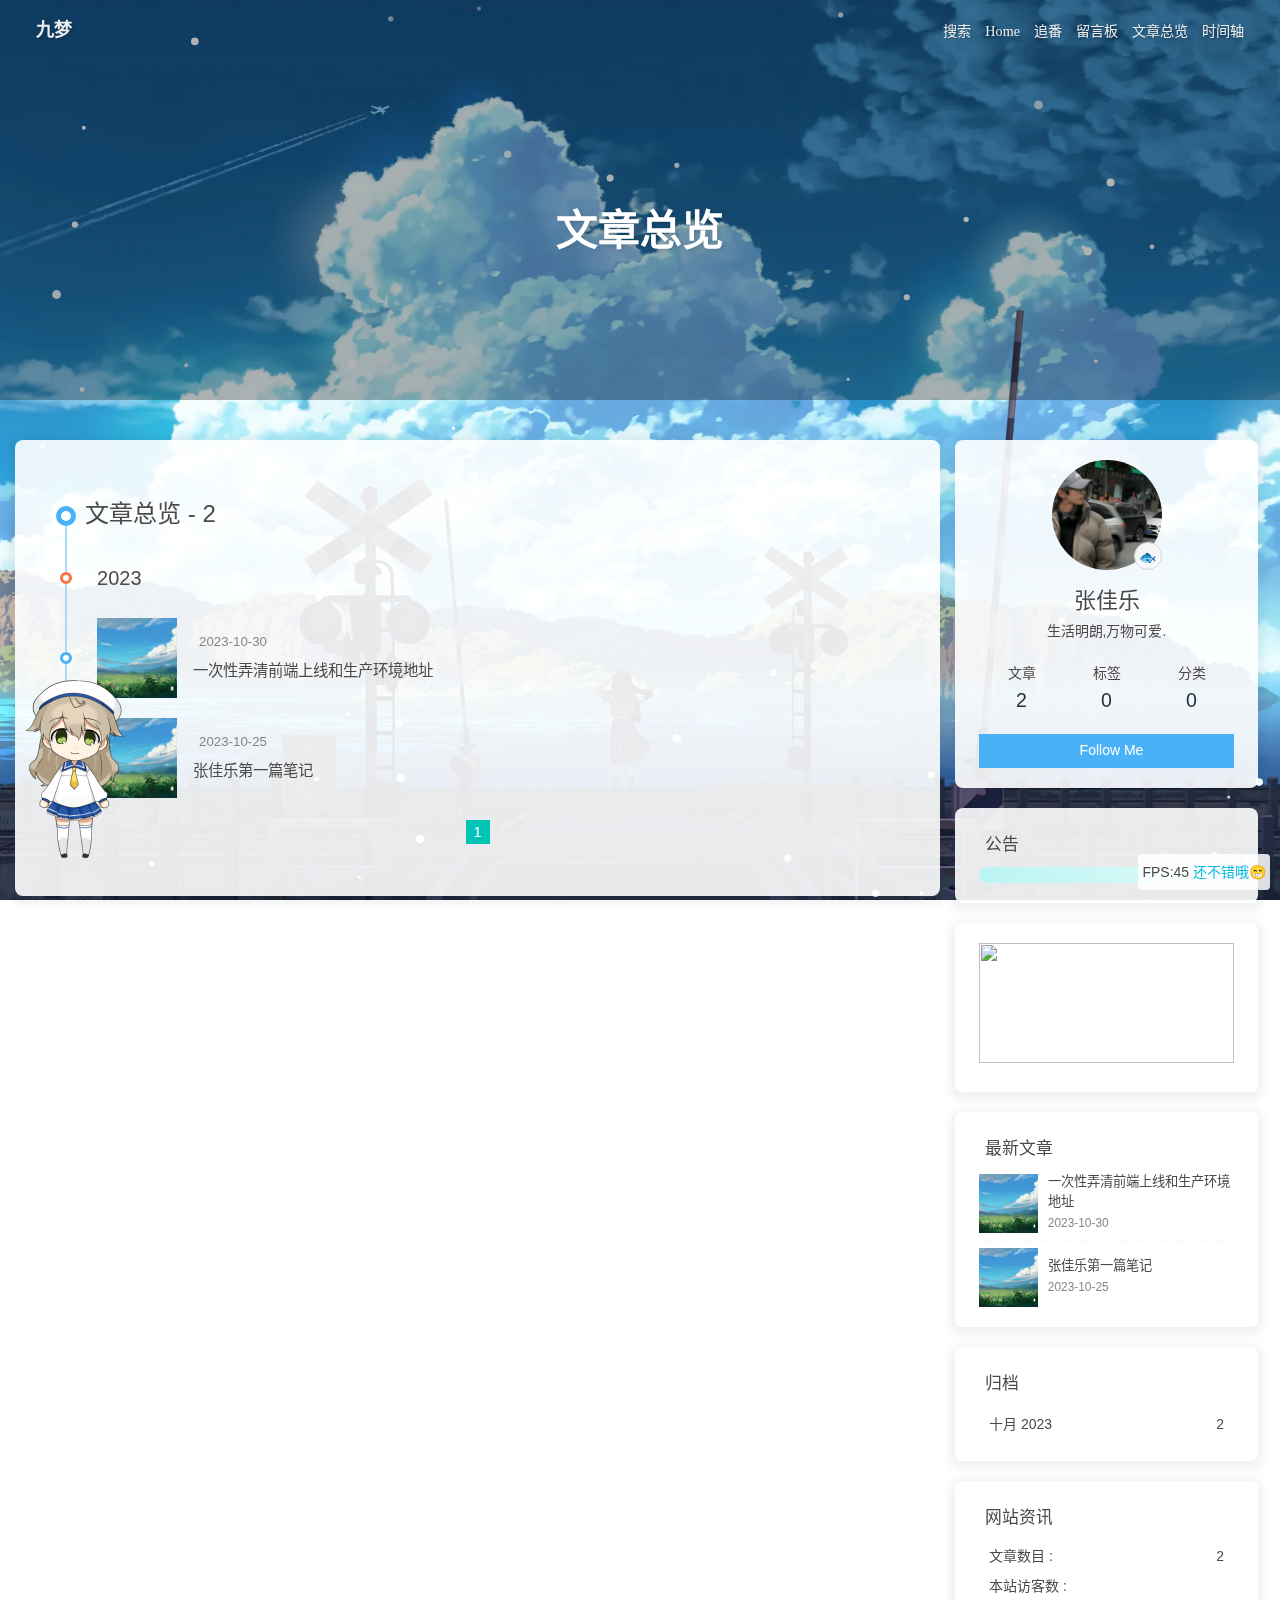
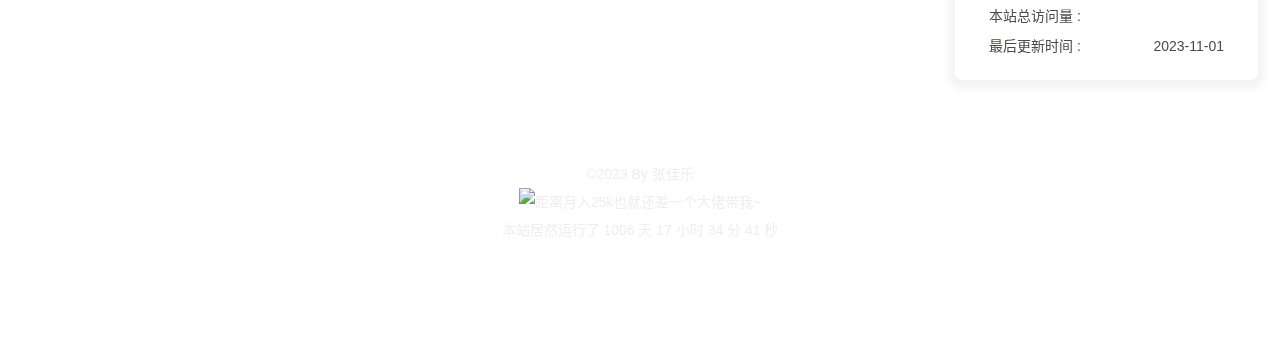
==== commit e417c1f7: "Site updated: 2023-11-01 14:35:45" ====
--- a/archives/index.html
+++ b/archives/index.html
@@ -54,7 +54,7 @@
   isHome: false,
   isHighlightShrink: true,
   isToc: false,
-  postUpdate: '2023-11-01 11:12:21'
+  postUpdate: '2023-11-01 14:35:44'
 }</script><script>(win=>{
       win.saveToLocal = {
         set: (key, value, ttl) => {
@@ -151,8 +151,31 @@
         }
       }
       detectApple()
-    })(window)</script><link rel="stylesheet" href="/css/custom.css" media="defer" onload="this.media='all'"><span id="fps"></span><script type="text/javascript" src="https://unpkg.zhimg.com/jquery@latest/dist/jquery.min.js"></script><!-- hexo injector head_end start --><link rel="stylesheet" href="https://cdn.cbd.int/hexo-butterfly-clock-anzhiyu@1.1.6/lib/clock.min.css" /><link rel="stylesheet" href="https://cdn.cbd.int/hexo-butterfly-swiper-anzhiyu@1.0.4/lib/swiper.min.css" media="print" onload="this.media='all'"><link rel="stylesheet" href="https://cdn.cbd.int/hexo-butterfly-swiper-anzhiyu@1.0.4/lib/swiperstyle.css" media="print" onload="this.media='all'"><link rel="stylesheet" href="https://cdn.cbd.int/hexo-butterfly-wowjs/lib/animate.min.css" media="print" onload="this.media='screen'"><link rel="stylesheet" href="https://npm.elemecdn.com/anzhiyu-blog@2.0.4/css/runtime/runtime.min.css" media="print" onload="this.media='all'"><!-- hexo injector head_end end --><meta name="generator" content="Hexo 6.3.0"><link rel="alternate" href="/atom.xml" title="九梦" type="application/atom+xml">
-</head><body><div id="web_bg"></div><div id="sidebar"><div id="menu-mask"></div><div id="sidebar-menus"><div class="avatar-img is-center"><img src="/img/logo.jpg" onerror="onerror=null;src='/img/friend_404.gif'" alt="avatar"/></div><div class="sidebar-site-data site-data is-center"><a href="/archives/"><div class="headline">文章</div><div class="length-num">2</div></a><a href="/tags/"><div class="headline">标签</div><div class="length-num">0</div></a><a href="/categories/"><div class="headline">分类</div><div class="length-num">0</div></a></div><hr class="custom-hr"/><div class="menus_items"><div class="menus_item"><a class="site-page" href="/"><i class="fa-fw fas fa-home"></i><span> Home</span></a></div><div class="menus_item"><a class="site-page" href="/bangumis/index.html"><i class="fa-fw fas fa-home"></i><span> 追番</span></a></div><div class="menus_item"><a class="site-page" href="/comments/"><i class="fa-fw fas fa-envelope"></i><span> 留言板</span></a></div><div class="menus_item"><a class="site-page" href="/archives/"><i class="fa-fw fas fa-archive"></i><span> 文章总览</span></a></div><div class="menus_item"><a class="site-page" href="/archives/"><i class="fa-fw fas fa-archive"></i><span> 时间轴</span></a></div></div></div></div><div class="page" id="body-wrap"><header class="not-home-page" id="page-header"><nav id="nav"><span id="blog-info"><a href="/" title="九梦"><span class="site-name">九梦</span></a></span><div id="menus"><div id="search-button"><a class="site-page social-icon search" href="javascript:void(0);"><i class="fas fa-search fa-fw"></i><span> 搜索</span></a></div><div class="menus_items"><div class="menus_item"><a class="site-page" href="/"><i class="fa-fw fas fa-home"></i><span> Home</span></a></div><div class="menus_item"><a class="site-page" href="/bangumis/index.html"><i class="fa-fw fas fa-home"></i><span> 追番</span></a></div><div class="menus_item"><a class="site-page" href="/comments/"><i class="fa-fw fas fa-envelope"></i><span> 留言板</span></a></div><div class="menus_item"><a class="site-page" href="/archives/"><i class="fa-fw fas fa-archive"></i><span> 文章总览</span></a></div><div class="menus_item"><a class="site-page" href="/archives/"><i class="fa-fw fas fa-archive"></i><span> 时间轴</span></a></div></div><div id="toggle-menu"><a class="site-page" href="javascript:void(0);"><i class="fas fa-bars fa-fw"></i></a></div></div></nav><div id="page-site-info"><h1 id="site-title">文章总览</h1></div></header><main class="layout" id="content-inner"><div id="archive"><div class="article-sort-title">文章总览 - 2</div><div class="article-sort"><div class="article-sort-item year">2023</div><div class="article-sort-item"><a class="article-sort-item-img" href="/posts/undefined.html" title="一次性弄清前端上线和生产环境地址"><img src="/img/default_cover_199.png" alt="一次性弄清前端上线和生产环境地址" onerror="this.onerror=null;this.src='/img/404.jpg'"></a><div class="article-sort-item-info"><div class="article-sort-item-time"><i class="far fa-calendar-alt"></i><time class="post-meta-date-created" datetime="2023-10-30T02:13:28.000Z" title="发表于 2023-10-30 10:13:28">2023-10-30</time></div><a class="article-sort-item-title" href="/posts/undefined.html" title="一次性弄清前端上线和生产环境地址">一次性弄清前端上线和生产环境地址</a></div></div><div class="article-sort-item"><a class="article-sort-item-img" href="/posts/31ea.html" title="张佳乐第一篇笔记"><img src="/img/default_cover_199.png" alt="张佳乐第一篇笔记" onerror="this.onerror=null;this.src='/img/404.jpg'"></a><div class="article-sort-item-info"><div class="article-sort-item-time"><i class="far fa-calendar-alt"></i><time class="post-meta-date-created" datetime="2023-10-25T03:06:16.000Z" title="发表于 2023-10-25 11:06:16">2023-10-25</time></div><a class="article-sort-item-title" href="/posts/31ea.html" title="张佳乐第一篇笔记">张佳乐第一篇笔记</a></div></div></div><nav id="pagination"><div class="pagination"><span class="page-number current">1</span></div></nav></div><div class="aside-content" id="aside-content"><div class="card-widget card-info"><div class="author_top is-center"><div class="card-info-avatar"><div class="avatar-img"><img src="/img/logo.jpg" onerror="this.onerror=null;this.src='/img/friend_404.gif'" alt="avatar"/></div><div class="author-status-box"><div class="author-status"><g-emoji class="g-emoji" alias="palm_tree" fallback-src="https://lskypro.acozycotage.net/LightPicture/2022/12/fe1dc0402e623096.jpg">🐟</g-emoji><span>认真摸鱼中</span></div></div></div><div class="author-info__name">张佳乐</div><div class="author-info__description">生活明朗,万物可爱.</div></div><div class="card-info-data site-data is-center"><a href="/archives/"><div class="headline">文章</div><div class="length-num">2</div></a><a href="/tags/"><div class="headline">标签</div><div class="length-num">0</div></a><a href="/categories/"><div class="headline">分类</div><div class="length-num">0</div></a></div><a id="card-info-btn" target="_blank" rel="noopener" href="https://github.com/xxxxxx"><i class="fab fa-github"></i><span>Follow Me</span></a></div><div class="card-widget card-announcement"><div class="item-headline"><i class="fas fa-bullhorn fa-shake"></i><span>公告</span></div><div class="announcement_content">This is my Blog</div><div id="welcome-info"></div></div><div class="sticky_layout"><div class="card-widget card-recent-post"><div class="item-headline"><i class="fas fa-history"></i><span>最新文章</span></div><div class="aside-list"><div class="aside-list-item"><a class="thumbnail" href="/posts/undefined.html" title="一次性弄清前端上线和生产环境地址"><img src="/img/default_cover_199.png" onerror="this.onerror=null;this.src='/img/404.jpg'" alt="一次性弄清前端上线和生产环境地址"/></a><div class="content"><a class="title" href="/posts/undefined.html" title="一次性弄清前端上线和生产环境地址">一次性弄清前端上线和生产环境地址</a><time datetime="2023-10-30T02:13:28.000Z" title="发表于 2023-10-30 10:13:28">2023-10-30</time></div></div><div class="aside-list-item"><a class="thumbnail" href="/posts/31ea.html" title="张佳乐第一篇笔记"><img src="/img/default_cover_199.png" onerror="this.onerror=null;this.src='/img/404.jpg'" alt="张佳乐第一篇笔记"/></a><div class="content"><a class="title" href="/posts/31ea.html" title="张佳乐第一篇笔记">张佳乐第一篇笔记</a><time datetime="2023-10-25T03:06:16.000Z" title="发表于 2023-10-25 11:06:16">2023-10-25</time></div></div></div></div><div class="card-widget card-archives"><div class="item-headline"><i class="fas fa-archive"></i><span>归档</span></div><ul class="card-archive-list"><li class="card-archive-list-item"><a class="card-archive-list-link" href="/archives/2023/10/"><span class="card-archive-list-date">十月 2023</span><span class="card-archive-list-count">2</span></a></li></ul></div><div class="card-widget card-webinfo"><div class="item-headline"><i class="fas fa-chart-line"></i><span>网站资讯</span></div><div class="webinfo"><div class="webinfo-item"><div class="item-name">文章数目 :</div><div class="item-count">2</div></div><div class="webinfo-item"><div class="item-name">本站访客数 :</div><div class="item-count" id="busuanzi_value_site_uv"><i class="fa-solid fa-spinner fa-spin"></i></div></div><div class="webinfo-item"><div class="item-name">本站总访问量 :</div><div class="item-count" id="busuanzi_value_site_pv"><i class="fa-solid fa-spinner fa-spin"></i></div></div><div class="webinfo-item"><div class="item-name">最后更新时间 :</div><div class="item-count" id="last-push-date" data-lastPushDate="2023-11-01T03:12:21.607Z"><i class="fa-solid fa-spinner fa-spin"></i></div></div></div></div></div></div></main><footer id="footer"><div id="footer-wrap"><div class="copyright">&copy;2023 By 张佳乐</div></div></footer></div><div id="rightside"><div id="rightside-config-hide"><button id="darkmode" type="button" title="浅色和深色模式转换"><i class="fas fa-adjust"></i></button><button id="hide-aside-btn" type="button" title="单栏和双栏切换"><i class="fas fa-arrows-alt-h"></i></button></div><div id="rightside-config-show"><button id="rightside-config" type="button" title="设置"><i class="fas fa-cog fa-spin"></i></button><button id="go-up" type="button" title="回到顶部"><span class="scroll-percent"></span><i class="fas fa-arrow-up"></i></button></div></div><div><script src="/js/utils.js"></script><script src="/js/main.js"></script><script src="https://cdn.jsdelivr.net/npm/@fancyapps/ui/dist/fancybox/fancybox.umd.min.js"></script><div class="js-pjax"></div><script async src="/js/console.js"></script><script data-pjax src="//npm.elemecdn.com/pace-js@1.2.4/pace.min.js"></script><div class="aplayer no-destroy" data-id="8152976493" data-server="netease" data-type="playlist"   data-order="list" data-fixed="true" data-preload="auto" data-autoplay="false" data-mutex="true" ></div><canvas id="snow"></canvas><script async src="/js/snow.js"></script><script async src="/js/fps.js"></script><script src="https://cdn.staticfile.org/jquery/3.6.3/jquery.min.js"></script><script async src="/js/title.js"></script><script async src="/js/emoji.js"></script><script id="click-heart" src="https://cdn.jsdelivr.net/npm/butterfly-extsrc/dist/click-heart.min.js" async="async" mobile="false"></script><link rel="stylesheet" href="https://cdn.jsdelivr.net/npm/aplayer/dist/APlayer.min.css" media="print" onload="this.media='all'"><script src="https://cdn.jsdelivr.net/npm/aplayer/dist/APlayer.min.js"></script><script src="https://cdn.jsdelivr.net/npm/butterfly-extsrc/metingjs/dist/Meting.min.js"></script><script src="https://cdn.jsdelivr.net/npm/pjax/pjax.min.js"></script><script>let pjaxSelectors = ["head > title","#config-diff","#body-wrap","#rightside-config-hide","#rightside-config-show",".js-pjax"]
+    })(window)</script><link rel="stylesheet" href="/css/custom.css" media="defer" onload="this.media='all'"><span id="fps"></span><script type="text/javascript" src="https://unpkg.zhimg.com/jquery@latest/dist/jquery.min.js"></script><!-- hexo injector head_end start --><link rel="stylesheet" href="https://cdn.cbd.int/hexo-butterfly-clock-anzhiyu@1.1.6/lib/clock.min.css" /><link rel="stylesheet" href="https://cdn.cbd.int/hexo-butterfly-swiper-anzhiyu@1.0.4/lib/swiper.min.css" media="print" onload="this.media='all'"><link rel="stylesheet" href="https://cdn.cbd.int/hexo-butterfly-swiper-anzhiyu@1.0.4/lib/swiperstyle.css" media="print" onload="this.media='all'"><link rel="stylesheet" href="https://npm.elemecdn.com/anzhiyu-blog@2.0.4/css/runtime/runtime.min.css" media="print" onload="this.media='all'"><link rel="stylesheet" href="https://cdn.cbd.int/hexo-butterfly-wowjs/lib/animate.min.css" media="print" onload="this.media='screen'"><link rel="stylesheet" href="https://npm.elemecdn.com/hexo-butterfly-tag-plugins-plus@latest/lib/assets/font-awesome-animation.min.css" media="defer" onload="this.media='all'"><link rel="stylesheet" href="https://npm.elemecdn.com/hexo-butterfly-tag-plugins-plus@latest/lib/tag_plugins.css" media="defer" onload="this.media='all'"><script src="https://npm.elemecdn.com/hexo-butterfly-tag-plugins-plus@latest/lib/assets/carousel-touch.js"></script><!-- hexo injector head_end end --><meta name="generator" content="Hexo 6.3.0"><link rel="alternate" href="/atom.xml" title="九梦" type="application/atom+xml">
+</head><body><div id="loading-box" onclick="document.getElementById(&quot;loading-box&quot;).classList.add(&quot;loaded&quot;)"><div class="loading-bg"><div class="loading-img"></div><div class="loading-image-dot"></div></div></div><script>const preloader = {
+  endLoading: () => {
+    document.body.style.overflow = 'auto';
+    document.getElementById('loading-box').classList.add("loaded")
+  },
+  initLoading: () => {
+    document.body.style.overflow = '';
+    document.getElementById('loading-box').classList.remove("loaded")
+
+  }
+}
+window.addEventListener('load',()=> { preloader.endLoading() })
+
+if (true) {
+  document.addEventListener('pjax:send', () => { preloader.initLoading() })
+  document.addEventListener('pjax:complete', () => { preloader.endLoading() })
+}</script><script>window.paceOptions = {
+  restartOnPushState: false
+}
+
+document.addEventListener('pjax:send', () => {
+  Pace.restart()
+})
+</script><link rel="stylesheet" href="/css/progress_bar.css"/><script src="https://cdn.jsdelivr.net/npm/pace-js/pace.min.js"></script><div id="web_bg"></div><div id="sidebar"><div id="menu-mask"></div><div id="sidebar-menus"><div class="avatar-img is-center"><img src="/img/logo.jpg" onerror="onerror=null;src='/img/friend_404.gif'" alt="avatar"/></div><div class="sidebar-site-data site-data is-center"><a href="/archives/"><div class="headline">文章</div><div class="length-num">2</div></a><a href="/tags/"><div class="headline">标签</div><div class="length-num">0</div></a><a href="/categories/"><div class="headline">分类</div><div class="length-num">0</div></a></div><hr class="custom-hr"/><div class="menus_items"><div class="menus_item"><a class="site-page" href="/"><i class="fa-fw fas fa-home"></i><span> Home</span></a></div><div class="menus_item"><a class="site-page" href="/bangumis/index.html"><i class="fa-fw fas fa-home"></i><span> 追番</span></a></div><div class="menus_item"><a class="site-page" href="/comments/"><i class="fa-fw fas fa-envelope"></i><span> 留言板</span></a></div><div class="menus_item"><a class="site-page" href="/archives/"><i class="fa-fw fas fa-archive"></i><span> 文章总览</span></a></div><div class="menus_item"><a class="site-page" href="/archives/"><i class="fa-fw fas fa-archive"></i><span> 时间轴</span></a></div></div></div></div><div class="page" id="body-wrap"><header class="not-home-page" id="page-header"><nav id="nav"><span id="blog-info"><a href="/" title="九梦"><span class="site-name">九梦</span></a></span><div id="menus"><div id="search-button"><a class="site-page social-icon search" href="javascript:void(0);"><i class="fas fa-search fa-fw"></i><span> 搜索</span></a></div><div class="menus_items"><div class="menus_item"><a class="site-page" href="/"><i class="fa-fw fas fa-home"></i><span> Home</span></a></div><div class="menus_item"><a class="site-page" href="/bangumis/index.html"><i class="fa-fw fas fa-home"></i><span> 追番</span></a></div><div class="menus_item"><a class="site-page" href="/comments/"><i class="fa-fw fas fa-envelope"></i><span> 留言板</span></a></div><div class="menus_item"><a class="site-page" href="/archives/"><i class="fa-fw fas fa-archive"></i><span> 文章总览</span></a></div><div class="menus_item"><a class="site-page" href="/archives/"><i class="fa-fw fas fa-archive"></i><span> 时间轴</span></a></div></div><div id="toggle-menu"><a class="site-page" href="javascript:void(0);"><i class="fas fa-bars fa-fw"></i></a></div></div></nav><div id="page-site-info"><h1 id="site-title">文章总览</h1></div></header><main class="layout" id="content-inner"><div id="archive"><div class="article-sort-title">文章总览 - 2</div><div class="article-sort"><div class="article-sort-item year">2023</div><div class="article-sort-item"><a class="article-sort-item-img" href="/posts/undefined.html" title="一次性弄清前端上线和生产环境地址"><img src="/img/default_cover_199.png" alt="一次性弄清前端上线和生产环境地址" onerror="this.onerror=null;this.src='/img/404.jpg'"></a><div class="article-sort-item-info"><div class="article-sort-item-time"><i class="far fa-calendar-alt"></i><time class="post-meta-date-created" datetime="2023-10-30T02:13:28.000Z" title="发表于 2023-10-30 10:13:28">2023-10-30</time></div><a class="article-sort-item-title" href="/posts/undefined.html" title="一次性弄清前端上线和生产环境地址">一次性弄清前端上线和生产环境地址</a></div></div><div class="article-sort-item"><a class="article-sort-item-img" href="/posts/31ea.html" title="张佳乐第一篇笔记"><img src="/img/default_cover_199.png" alt="张佳乐第一篇笔记" onerror="this.onerror=null;this.src='/img/404.jpg'"></a><div class="article-sort-item-info"><div class="article-sort-item-time"><i class="far fa-calendar-alt"></i><time class="post-meta-date-created" datetime="2023-10-25T03:06:16.000Z" title="发表于 2023-10-25 11:06:16">2023-10-25</time></div><a class="article-sort-item-title" href="/posts/31ea.html" title="张佳乐第一篇笔记">张佳乐第一篇笔记</a></div></div></div><nav id="pagination"><div class="pagination"><span class="page-number current">1</span></div></nav></div><div class="aside-content" id="aside-content"><div class="card-widget card-info"><div class="author_top is-center"><div class="card-info-avatar"><div class="avatar-img"><img src="/img/logo.jpg" onerror="this.onerror=null;this.src='/img/friend_404.gif'" alt="avatar"/></div><div class="author-status-box"><div class="author-status"><g-emoji class="g-emoji" alias="palm_tree" fallback-src="https://lskypro.acozycotage.net/LightPicture/2022/12/fe1dc0402e623096.jpg">🐟</g-emoji><span>认真摸鱼中</span></div></div></div><div class="author-info__name">张佳乐</div><div class="author-info__description">生活明朗,万物可爱.</div></div><div class="card-info-data site-data is-center"><a href="/archives/"><div class="headline">文章</div><div class="length-num">2</div></a><a href="/tags/"><div class="headline">标签</div><div class="length-num">0</div></a><a href="/categories/"><div class="headline">分类</div><div class="length-num">0</div></a></div><a id="card-info-btn" target="_blank" rel="noopener" href="https://github.com/xxxxxx"><i class="fab fa-github"></i><span>Follow Me</span></a></div><div class="card-widget card-announcement"><div class="item-headline"><i class="fas fa-bullhorn fa-shake"></i><span>公告</span></div><div class="announcement_content"></div><div id="welcome-info"></div></div><div class="sticky_layout"><div class="card-widget card-recent-post"><div class="item-headline"><i class="fas fa-history"></i><span>最新文章</span></div><div class="aside-list"><div class="aside-list-item"><a class="thumbnail" href="/posts/undefined.html" title="一次性弄清前端上线和生产环境地址"><img src="/img/default_cover_199.png" onerror="this.onerror=null;this.src='/img/404.jpg'" alt="一次性弄清前端上线和生产环境地址"/></a><div class="content"><a class="title" href="/posts/undefined.html" title="一次性弄清前端上线和生产环境地址">一次性弄清前端上线和生产环境地址</a><time datetime="2023-10-30T02:13:28.000Z" title="发表于 2023-10-30 10:13:28">2023-10-30</time></div></div><div class="aside-list-item"><a class="thumbnail" href="/posts/31ea.html" title="张佳乐第一篇笔记"><img src="/img/default_cover_199.png" onerror="this.onerror=null;this.src='/img/404.jpg'" alt="张佳乐第一篇笔记"/></a><div class="content"><a class="title" href="/posts/31ea.html" title="张佳乐第一篇笔记">张佳乐第一篇笔记</a><time datetime="2023-10-25T03:06:16.000Z" title="发表于 2023-10-25 11:06:16">2023-10-25</time></div></div></div></div><div class="card-widget card-archives"><div class="item-headline"><i class="fas fa-archive"></i><span>归档</span></div><ul class="card-archive-list"><li class="card-archive-list-item"><a class="card-archive-list-link" href="/archives/2023/10/"><span class="card-archive-list-date">十月 2023</span><span class="card-archive-list-count">2</span></a></li></ul></div><div class="card-widget card-webinfo"><div class="item-headline"><i class="fas fa-chart-line"></i><span>网站资讯</span></div><div class="webinfo"><div class="webinfo-item"><div class="item-name">文章数目 :</div><div class="item-count">2</div></div><div class="webinfo-item"><div class="item-name">本站访客数 :</div><div class="item-count" id="busuanzi_value_site_uv"><i class="fa-solid fa-spinner fa-spin"></i></div></div><div class="webinfo-item"><div class="item-name">本站总访问量 :</div><div class="item-count" id="busuanzi_value_site_pv"><i class="fa-solid fa-spinner fa-spin"></i></div></div><div class="webinfo-item"><div class="item-name">最后更新时间 :</div><div class="item-count" id="last-push-date" data-lastPushDate="2023-11-01T06:35:44.782Z"><i class="fa-solid fa-spinner fa-spin"></i></div></div></div></div></div></div></main><footer id="footer"><div id="footer-wrap"><div class="copyright">&copy;2023 By 张佳乐</div></div></footer></div><div id="rightside"><div id="rightside-config-hide"><button id="darkmode" type="button" title="浅色和深色模式转换"><i class="fas fa-adjust"></i></button><button id="hide-aside-btn" type="button" title="单栏和双栏切换"><i class="fas fa-arrows-alt-h"></i></button></div><div id="rightside-config-show"><button id="rightside-config" type="button" title="设置"><i class="fas fa-cog fa-spin"></i></button><button id="go-up" type="button" title="回到顶部"><span class="scroll-percent"></span><i class="fas fa-arrow-up"></i></button></div></div><div><script src="/js/utils.js"></script><script src="/js/main.js"></script><script src="https://cdn.jsdelivr.net/npm/@fancyapps/ui/dist/fancybox/fancybox.umd.min.js"></script><div class="js-pjax"></div><script async src="/js/console.js"></script><script data-pjax src="//npm.elemecdn.com/pace-js@1.2.4/pace.min.js"></script><div class="aplayer no-destroy" data-id="8152976493" data-server="netease" data-type="playlist"   data-order="list" data-fixed="true" data-preload="auto" data-autoplay="false" data-mutex="true" ></div><canvas id="snow"></canvas><script async src="/js/snow.js"></script><script async src="/js/fps.js"></script><script src="https://cdn.staticfile.org/jquery/3.6.3/jquery.min.js"></script><script async data-pjax src="/js/txmap.js"></script><script async src="/js/title.js"></script><script async src="/js/emoji.js"></script><script id="click-heart" src="https://cdn.jsdelivr.net/npm/butterfly-extsrc/dist/click-heart.min.js" async="async" mobile="false"></script><link rel="stylesheet" href="https://cdn.jsdelivr.net/npm/aplayer/dist/APlayer.min.css" media="print" onload="this.media='all'"><script src="https://cdn.jsdelivr.net/npm/aplayer/dist/APlayer.min.js"></script><script src="https://cdn.jsdelivr.net/npm/butterfly-extsrc/metingjs/dist/Meting.min.js"></script><script src="https://cdn.jsdelivr.net/npm/pjax/pjax.min.js"></script><script>let pjaxSelectors = ["head > title","#config-diff","#body-wrap","#rightside-config-hide","#rightside-config-show",".js-pjax"]
 
 var pjax = new Pjax({
   elements: 'a:not([target="_blank"])',
@@ -273,7 +296,31 @@
   else if (epage === cpage){
     butterfly_swiper_injector_config();
   }
-  </script><script defer src="https://npm.elemecdn.com/anzhiyu-blog@1.1.6/js/swiper.min.js"></script><script defer data-pjax src="https://cdn.cbd.int/hexo-butterfly-swiper-anzhiyu@1.0.4/lib/swiper_init.js"></script><script data-pjax src="https://lf26-cdn-tos.bytecdntp.com/cdn/expire-1-M/gsap/3.9.1/gsap.min.js"></script><script defer src="https://npm.elemecdn.com/hexo-butterfly-swiper-anzhiyu@1.0.4/lib/people.min.js"></script><script async src="/anzhiyu/random.js"></script><div class="js-pjax"><script async="async">var arr = document.getElementsByClassName('recent-post-item');
+  </script><script defer src="https://npm.elemecdn.com/anzhiyu-blog@1.1.6/js/swiper.min.js"></script><script defer data-pjax src="https://cdn.cbd.int/hexo-butterfly-swiper-anzhiyu@1.0.4/lib/swiper_init.js"></script><script data-pjax src="https://lf26-cdn-tos.bytecdntp.com/cdn/expire-1-M/gsap/3.9.1/gsap.min.js"></script><script defer src="https://npm.elemecdn.com/hexo-butterfly-swiper-anzhiyu@1.0.4/lib/people.min.js"></script><script async src="/anzhiyu/random.js"></script><script data-pjax>
+  function butterfly_footer_beautify_injector_config(){
+    var parent_div_git = document.getElementById('footer-wrap');
+    var item_html = '<div id="workboard"></div><p id="ghbdages"><a class="github-badge" target="_blank" href="https://hexo.io/" style="margin-inline:5px" data-title="博客框架为Hexo_v5.4.0" title=""><img src="https://img.shields.io/badge/Frame-Hexo-blue?style=flat&amp;logo=hexo" alt=""/></a><a class="github-badge" target="_blank" href="https://butterfly.js.org/" style="margin-inline:5px" data-title="主题版本Butterfly_v4.2.2" title=""><img src="https://img.shields.io/badge/Theme-Butterfly-6513df?style=flat&amp;logo=bitdefender" alt=""/></a><a class="github-badge" target="_blank" href="https://www.jsdelivr.com/" style="margin-inline:5px" data-title="本站使用JsDelivr为静态资源提供CDN加速" title=""><img src="https://img.shields.io/badge/CDN-jsDelivr-orange?style=flat&amp;logo=jsDelivr" alt=""/></a><a class="github-badge" target="_blank" href="https://beian.miit.gov.cn/#/Integrated/index" style="margin-inline:5px" data-title="本站已在湘进行备案" title=""><img src="https://img.shields.io/badge/湘ICP备-2022004213号-e1d492?style=flat&amp;logo=[data-uri]" alt=""/></a><a class="github-badge" target="_blank" href="https://github.com/" style="margin-inline:5px" data-title="本站项目由Github托管" title=""><img src="https://img.shields.io/badge/Source-Github-d021d6?style=flat&amp;logo=GitHub" alt=""/></a><a class="github-badge" target="_blank" href="http://creativecommons.org/licenses/by-nc-sa/4.0/" style="margin-inline:5px" data-title="本站采用知识共享署名-非商业性使用-相同方式共享4.0国际许可协议进行许可" title=""><img src="https://img.shields.io/badge/Copyright-BY--NC--SA%204.0-d42328?style=flat&amp;logo=Claris" alt=""/></a></p>';
+    console.log('已挂载butterfly_footer_beautify')
+    parent_div_git.insertAdjacentHTML("beforeend",item_html)
+    }
+  var elist = 'null'.split(',');
+  var cpage = location.pathname;
+  var epage = 'all';
+  var flag = 0;
+
+  for (var i=0;i<elist.length;i++){
+    if (cpage.includes(elist[i])){
+      flag++;
+    }
+  }
+
+  if ((epage ==='all')&&(flag == 0)){
+    butterfly_footer_beautify_injector_config();
+  }
+  else if (epage === cpage){
+    butterfly_footer_beautify_injector_config();
+  }
+  </script><script async src="/js/runtime.js"></script><div class="js-pjax"><script async="async">var arr = document.getElementsByClassName('recent-post-item');
 for(var i = 0;i<arr.length;i++){
     arr[i].classList.add('wow');
     arr[i].classList.add('animate__zoomIn');
@@ -329,28 +376,4 @@
     arr[i].setAttribute('data-wow-delay', '');
     arr[i].setAttribute('data-wow-offset', '');
     arr[i].setAttribute('data-wow-iteration', '');
-  }</script></div><script defer src="https://cdn.cbd.int/hexo-butterfly-wowjs/lib/wow.min.js"></script><script defer src="https://cdn.cbd.int/hexo-butterfly-wowjs/lib/wow_init.js"></script><script data-pjax>
-  function butterfly_footer_beautify_injector_config(){
-    var parent_div_git = document.getElementById('footer-wrap');
-    var item_html = '<div id="workboard"></div><p id="ghbdages"><a class="github-badge" target="_blank" href="https://hexo.io/" style="margin-inline:5px" data-title="博客框架为Hexo_v5.4.0" title=""><img src="https://img.shields.io/badge/Frame-Hexo-blue?style=flat&amp;logo=hexo" alt=""/></a><a class="github-badge" target="_blank" href="https://butterfly.js.org/" style="margin-inline:5px" data-title="主题版本Butterfly_v4.2.2" title=""><img src="https://img.shields.io/badge/Theme-Butterfly-6513df?style=flat&amp;logo=bitdefender" alt=""/></a><a class="github-badge" target="_blank" href="https://www.jsdelivr.com/" style="margin-inline:5px" data-title="本站使用JsDelivr为静态资源提供CDN加速" title=""><img src="https://img.shields.io/badge/CDN-jsDelivr-orange?style=flat&amp;logo=jsDelivr" alt=""/></a><a class="github-badge" target="_blank" href="https://beian.miit.gov.cn/#/Integrated/index" style="margin-inline:5px" data-title="本站已在湘进行备案" title=""><img src="https://img.shields.io/badge/湘ICP备-2022004213号-e1d492?style=flat&amp;logo=[data-uri]" alt=""/></a><a class="github-badge" target="_blank" href="https://github.com/" style="margin-inline:5px" data-title="本站项目由Github托管" title=""><img src="https://img.shields.io/badge/Source-Github-d021d6?style=flat&amp;logo=GitHub" alt=""/></a><a class="github-badge" target="_blank" href="http://creativecommons.org/licenses/by-nc-sa/4.0/" style="margin-inline:5px" data-title="本站采用知识共享署名-非商业性使用-相同方式共享4.0国际许可协议进行许可" title=""><img src="https://img.shields.io/badge/Copyright-BY--NC--SA%204.0-d42328?style=flat&amp;logo=Claris" alt=""/></a></p>';
-    console.log('已挂载butterfly_footer_beautify')
-    parent_div_git.insertAdjacentHTML("beforeend",item_html)
-    }
-  var elist = 'null'.split(',');
-  var cpage = location.pathname;
-  var epage = 'all';
-  var flag = 0;
-
-  for (var i=0;i<elist.length;i++){
-    if (cpage.includes(elist[i])){
-      flag++;
-    }
-  }
-
-  if ((epage ==='all')&&(flag == 0)){
-    butterfly_footer_beautify_injector_config();
-  }
-  else if (epage === cpage){
-    butterfly_footer_beautify_injector_config();
-  }
-  </script><script async src="/js/runtime.js"></script><!-- hexo injector body_end end --><script src="/live2dw/lib/L2Dwidget.min.js?094cbace49a39548bed64abff5988b05"></script><script>L2Dwidget.init({"tagMode":false,"debug":false,"model":{"jsonPath":"/live2dw/assets/koharu.model.json"},"display":{"position":"left","width":150,"height":300},"mobile":{"show":false},"log":false,"pluginJsPath":"lib/","pluginModelPath":"assets/","pluginRootPath":"live2dw/"});</script></body></html>+  }</script></div><script defer src="https://cdn.cbd.int/hexo-butterfly-wowjs/lib/wow.min.js"></script><script defer src="https://cdn.cbd.int/hexo-butterfly-wowjs/lib/wow_init.js"></script><script async src="//at.alicdn.com/t/font_2032782_8d5kxvn09md.js"></script><!-- hexo injector body_end end --><script src="/live2dw/lib/L2Dwidget.min.js?094cbace49a39548bed64abff5988b05"></script><script>L2Dwidget.init({"tagMode":false,"debug":false,"model":{"jsonPath":"/live2dw/assets/koharu.model.json"},"display":{"position":"left","width":150,"height":300},"mobile":{"show":false},"log":false,"pluginJsPath":"lib/","pluginModelPath":"assets/","pluginRootPath":"live2dw/"});</script></body></html>--- a/css/custom.css
+++ b/css/custom.css
@@ -895,4 +895,297 @@
 
 .recent-posts .recent-post-item .recent-post-content .article-content .article-content-text{
   font-size: 14px;
+}
+
+/* 日间模式不生效 */
+[data-theme="light"] #site-name,
+[data-theme="light"] #site-title,
+[data-theme="light"] #site-subtitle,
+[data-theme="light"] #post-info {
+  animation: none;
+}
+/* 夜间模式生效 */
+[data-theme="dark"] #site-name,
+[data-theme="dark"] #site-title {
+  animation: light_15px 10s linear infinite;
+}
+[data-theme="dark"] #site-subtitle {
+  animation: light_10px 10s linear infinite;
+}
+[data-theme="dark"] #post-info {
+  animation: light_5px 10s linear infinite;
+}
+/* 关键帧描述 */
+@keyframes light_15px {
+  0% {
+    text-shadow: #5636ed 0 0 15px;
+  }
+  12.5% {
+    text-shadow: #11ee5e 0 0 15px;
+  }
+  25% {
+    text-shadow: #f14747 0 0 15px;
+  }
+  37.5% {
+    text-shadow: #f1a247 0 0 15px;
+  }
+  50% {
+    text-shadow: #f1ee47 0 0 15px;
+  }
+  50% {
+    text-shadow: #b347f1 0 0 15px;
+  }
+  62.5% {
+    text-shadow: #002afa 0 0 15px;
+  }
+  75% {
+    text-shadow: #ed709b 0 0 15px;
+  }
+  87.5% {
+    text-shadow: #39c5bb 0 0 15px;
+  }
+  100% {
+    text-shadow: #5636ed 0 0 15px;
+  }
+}
+
+@keyframes light_10px {
+  0% {
+    text-shadow: #5636ed 0 0 10px;
+  }
+  12.5% {
+    text-shadow: #11ee5e 0 0 10px;
+  }
+  25% {
+    text-shadow: #f14747 0 0 10px;
+  }
+  37.5% {
+    text-shadow: #f1a247 0 0 10px;
+  }
+  50% {
+    text-shadow: #f1ee47 0 0 10px;
+  }
+  50% {
+    text-shadow: #b347f1 0 0 10px;
+  }
+  62.5% {
+    text-shadow: #002afa 0 0 10px;
+  }
+  75% {
+    text-shadow: #ed709b 0 0 10px;
+  }
+  87.5% {
+    text-shadow: #39c5bb 0 0 10px;
+  }
+  100% {
+    text-shadow: #5636ed 0 0 10px;
+  }
+}
+
+@keyframes light_5px {
+  0% {
+    text-shadow: #5636ed 0 0 5px;
+  }
+  12.5% {
+    text-shadow: #11ee5e 0 0 5px;
+  }
+  25% {
+    text-shadow: #f14747 0 0 5px;
+  }
+  37.5% {
+    text-shadow: #f1a247 0 0 15px;
+  }
+  50% {
+    text-shadow: #f1ee47 0 0 5px;
+  }
+  50% {
+    text-shadow: #b347f1 0 0 5px;
+  }
+  62.5% {
+    text-shadow: #002afa 0 0 5px;
+  }
+  75% {
+    text-shadow: #ed709b 0 0 5px;
+  }
+  87.5% {
+    text-shadow: #39c5bb 0 0 5px;
+  }
+  100% {
+    text-shadow: #5636ed 0 0 5px;
+  }
+}
+
+/* 文章页H1-H6图标样式效果 */
+/* 控制风车转动速度 4s那里可以自己调节快慢 */
+h1::before,
+h2::before,
+h3::before,
+h4::before,
+h5::before,
+h6::before {
+  -webkit-animation: ccc 4s linear infinite;
+  animation: ccc 4s linear infinite;
+}
+/* 控制风车转动方向 -1turn 为逆时针转动，1turn 为顺时针转动，相同数字部分记得统一修改 */
+@-webkit-keyframes ccc {
+  0% {
+    -webkit-transform: rotate(0deg);
+    transform: rotate(0deg);
+  }
+  to {
+    -webkit-transform: rotate(-1turn);
+    transform: rotate(-1turn);
+  }
+}
+@keyframes ccc {
+  0% {
+    -webkit-transform: rotate(0deg);
+    transform: rotate(0deg);
+  }
+  to {
+    -webkit-transform: rotate(-1turn);
+    transform: rotate(-1turn);
+  }
+}
+/* 设置风车颜色 */
+#content-inner.layout h1::before {
+  color: #ef50a8;
+  margin-left: -1.55rem;
+  font-size: 1.3rem;
+  margin-top: -0.23rem;
+}
+#content-inner.layout h2::before {
+  color: #fb7061;
+  margin-left: -1.35rem;
+  font-size: 1.1rem;
+  margin-top: -0.12rem;
+}
+#content-inner.layout h3::before {
+  color: #ffbf00;
+  margin-left: -1.22rem;
+  font-size: 0.95rem;
+  margin-top: -0.09rem;
+}
+#content-inner.layout h4::before {
+  color: #a9e000;
+  margin-left: -1.05rem;
+  font-size: 0.8rem;
+  margin-top: -0.09rem;
+}
+#content-inner.layout h5::before {
+  color: #57c850;
+  margin-left: -0.9rem;
+  font-size: 0.7rem;
+  margin-top: 0rem;
+}
+#content-inner.layout h6::before {
+  color: #5ec1e0;
+  margin-left: -0.9rem;
+  font-size: 0.66rem;
+  margin-top: 0rem;
+}
+/* s设置风车hover动效 6s那里可以自己调节快慢*/
+#content-inner.layout h1:hover,
+#content-inner.layout h2:hover,
+#content-inner.layout h3:hover,
+#content-inner.layout h4:hover,
+#content-inner.layout h5:hover,
+#content-inner.layout h6:hover {
+  color: var(--theme-color);
+}
+#content-inner.layout h1:hover::before,
+#content-inner.layout h2:hover::before,
+#content-inner.layout h3:hover::before,
+#content-inner.layout h4:hover::before,
+#content-inner.layout h5:hover::before,
+#content-inner.layout h6:hover::before {
+  color: var(--theme-color);
+  -webkit-animation: ccc 6s linear infinite;
+  animation: ccc 6s linear infinite;
+}
+
+.loading-img {
+  background: url(/img/logo.jpg) no-repeat center center;
+  background-size: cover;
+}
+
+/* 全局宽度 */
+.layout {
+  max-width: 1400px;
+}
+
+/* 侧边卡片栏宽度 */
+.aside-content {
+  max-width: 318px;
+  min-width: 300px;
+}
+
+/* 平板尺寸自适应(不启用侧边栏宽度限制) */
+@media screen and (max-width: 900px) {
+  .aside-content {
+    max-width: none !important;
+    padding: 0 5px 0 5px;
+  }
+}
+
+/* 新年侧边栏 */
+
+#newYear {
+  color: white;
+  padding: 0 !important;
+}
+
+#newYear p,
+#newYear h3 {
+  font-weight: normal;
+  color: inherit;
+  margin: 0;
+}
+
+#newYear .item-headline {
+  display: none;
+}
+
+#newYear-main {
+  min-height: 160px;
+  padding: 1rem;
+  position: relative;
+  border-radius: 12px;
+  background-image: url(https://tuchuang.voooe.cn/images/2023/01/02/tunian.webp);
+  background-size: cover;
+  background-position: center;
+}
+
+#newYear-main * {
+  position: relative;
+  line-height: 1.3;
+}
+
+#newYear-main .newYear-time {
+  font-weight: bold;
+  text-align: center;
+}
+
+#newYear-main .time,
+#newYear-main .happyNewYear {
+  font-size: 3.5rem;
+  margin: 1rem 0;
+  display: block;
+}
+
+#newYear-main .day {
+  font-size: 5rem;
+}
+
+#newYear-main .day .unit {
+  font-size: 1rem;
+}
+
+#newYear-main .mask {
+  position: absolute;
+  left: 0;
+  top: 0;
+  height: 100%;
+  width: 100%;
+  background-color: rgba(0, 0, 0, .1);
 }--- a/css/progress_bar.css
+++ b/css/progress_bar.css
@@ -0,0 +1,65 @@
+.pace {
+  -webkit-pointer-events: none;
+  pointer-events: none;
+  -webkit-user-select: none;
+  -moz-user-select: none;
+  user-select: none;
+  z-index: 2000;
+  position: fixed;
+  margin: auto;
+  top: 10px;
+  left: 0;
+  right: 0;
+  height: 8px;
+  border-radius: 8px;
+  width: 4rem;
+  background: #eaecf2;
+  border: 1px #e3e8f7;
+  overflow: hidden;
+}
+
+.pace-inactive .pace-progress {
+  opacity: 0;
+  transition: 0.3s ease-in;
+}
+
+.pace .pace-progress {
+  -webkit-box-sizing: border-box;
+  -moz-box-sizing: border-box;
+  -ms-box-sizing: border-box;
+  -o-box-sizing: border-box;
+  box-sizing: border-box;
+  -webkit-transform: translate3d(0, 0, 0);
+  -moz-transform: translate3d(0, 0, 0);
+  -ms-transform: translate3d(0, 0, 0);
+  -o-transform: translate3d(0, 0, 0);
+  transform: translate3d(0, 0, 0);
+  max-width: 200px;
+  position: absolute;
+  z-index: 2000;
+  display: block;
+  top: 0;
+  right: 100%;
+  height: 100%;
+  width: 100%;
+  background: linear-gradient(-45deg, #ee7752, #e73c7e, #23a6d5, #23d5ab);
+  animation: gradient 1.5s ease infinite;
+  background-size: 200%;
+}
+
+.pace.pace-inactive {
+  opacity: 0;
+  transition: 0.3s;
+  top: -8px;
+}
+@keyframes gradient {
+  0% {
+    background-position: 0% 50%;
+  }
+  50% {
+    background-position: 100% 50%;
+  }
+  100% {
+    background-position: 0% 50%;
+  }
+}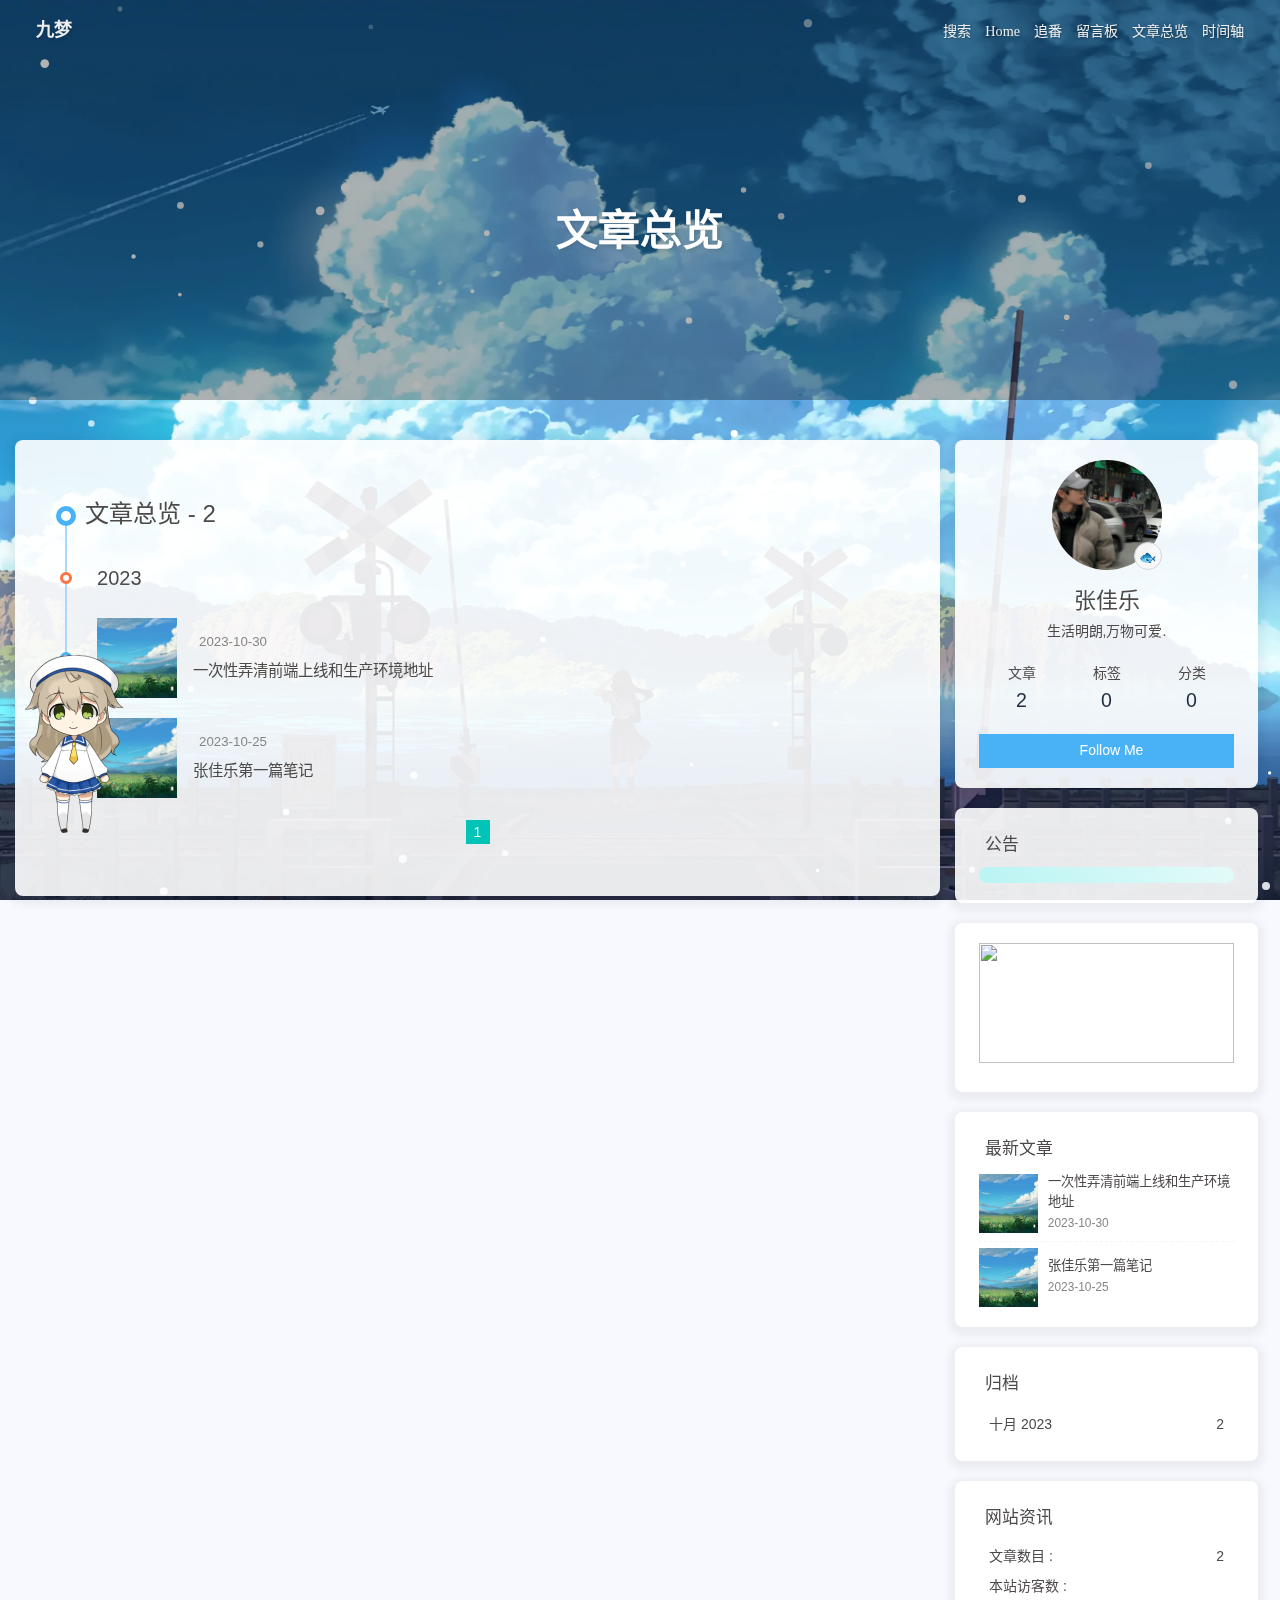
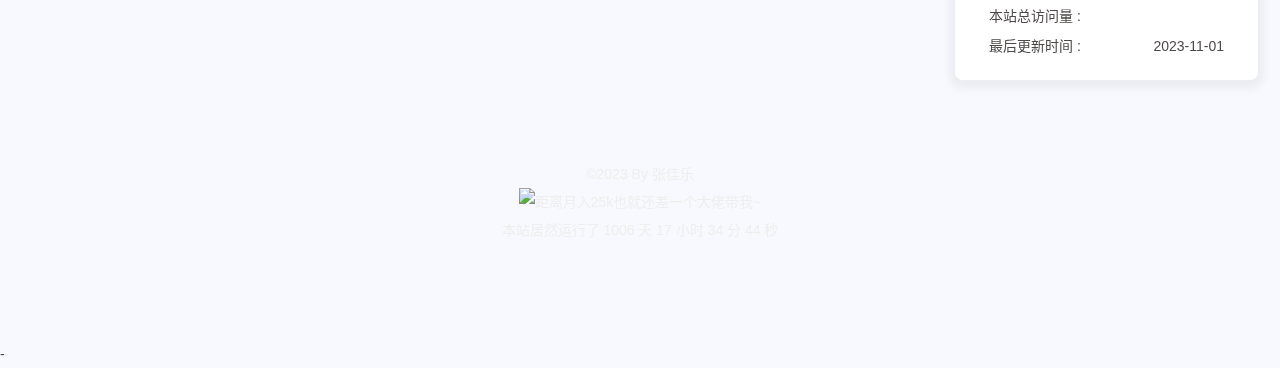
==== commit de32f343: "Site updated: 2023-11-01 16:15:14" ====
--- a/archives/index.html
+++ b/archives/index.html
@@ -54,7 +54,7 @@
   isHome: false,
   isHighlightShrink: true,
   isToc: false,
-  postUpdate: '2023-11-01 14:35:44'
+  postUpdate: '2023-11-01 16:15:13'
 }</script><script>(win=>{
       win.saveToLocal = {
         set: (key, value, ttl) => {
@@ -151,7 +151,7 @@
         }
       }
       detectApple()
-    })(window)</script><link rel="stylesheet" href="/css/custom.css" media="defer" onload="this.media='all'"><span id="fps"></span><script type="text/javascript" src="https://unpkg.zhimg.com/jquery@latest/dist/jquery.min.js"></script><!-- hexo injector head_end start --><link rel="stylesheet" href="https://cdn.cbd.int/hexo-butterfly-clock-anzhiyu@1.1.6/lib/clock.min.css" /><link rel="stylesheet" href="https://cdn.cbd.int/hexo-butterfly-swiper-anzhiyu@1.0.4/lib/swiper.min.css" media="print" onload="this.media='all'"><link rel="stylesheet" href="https://cdn.cbd.int/hexo-butterfly-swiper-anzhiyu@1.0.4/lib/swiperstyle.css" media="print" onload="this.media='all'"><link rel="stylesheet" href="https://npm.elemecdn.com/anzhiyu-blog@2.0.4/css/runtime/runtime.min.css" media="print" onload="this.media='all'"><link rel="stylesheet" href="https://cdn.cbd.int/hexo-butterfly-wowjs/lib/animate.min.css" media="print" onload="this.media='screen'"><link rel="stylesheet" href="https://npm.elemecdn.com/hexo-butterfly-tag-plugins-plus@latest/lib/assets/font-awesome-animation.min.css" media="defer" onload="this.media='all'"><link rel="stylesheet" href="https://npm.elemecdn.com/hexo-butterfly-tag-plugins-plus@latest/lib/tag_plugins.css" media="defer" onload="this.media='all'"><script src="https://npm.elemecdn.com/hexo-butterfly-tag-plugins-plus@latest/lib/assets/carousel-touch.js"></script><!-- hexo injector head_end end --><meta name="generator" content="Hexo 6.3.0"><link rel="alternate" href="/atom.xml" title="九梦" type="application/atom+xml">
+    })(window)</script><link rel="stylesheet" href="/css/custom.css" media="defer" onload="this.media='all'"><span id="fps"></span><script type="text/javascript" src="https://unpkg.zhimg.com/jquery@latest/dist/jquery.min.js"></script><svg aria-hidden="true" style="position:absolute; overflow:hidden; width:0; height:0"><symbol id="icon-sun" viewBox="0 0 1024 1024"><path d="M960 512l-128 128v192h-192l-128 128-128-128H192v-192l-128-128 128-128V192h192l128-128 128 128h192v192z" fill="#FFD878" p-id="8420"></path><path d="M736 512a224 224 0 1 0-448 0 224 224 0 1 0 448 0z" fill="#FFE4A9" p-id="8421"></path><path d="M512 109.248L626.752 224H800v173.248L914.752 512 800 626.752V800h-173.248L512 914.752 397.248 800H224v-173.248L109.248 512 224 397.248V224h173.248L512 109.248M512 64l-128 128H192v192l-128 128 128 128v192h192l128 128 128-128h192v-192l128-128-128-128V192h-192l-128-128z" fill="#4D5152" p-id="8422"></path><path d="M512 320c105.888 0 192 86.112 192 192s-86.112 192-192 192-192-86.112-192-192 86.112-192 192-192m0-32a224 224 0 1 0 0 448 224 224 0 0 0 0-448z" fill="#4D5152" p-id="8423"></path></symbol><symbol id="icon-moon" viewBox="0 0 1024 1024"><path d="M611.370667 167.082667a445.013333 445.013333 0 0 1-38.4 161.834666 477.824 477.824 0 0 1-244.736 244.394667 445.141333 445.141333 0 0 1-161.109334 38.058667 85.077333 85.077333 0 0 0-65.066666 135.722666A462.08 462.08 0 1 0 747.093333 102.058667a85.077333 85.077333 0 0 0-135.722666 65.024z" fill="#FFB531" p-id="11345"></path><path d="M329.728 274.133333l35.157333-35.157333a21.333333 21.333333 0 1 0-30.165333-30.165333l-35.157333 35.157333-35.114667-35.157333a21.333333 21.333333 0 0 0-30.165333 30.165333l35.114666 35.157333-35.114666 35.157334a21.333333 21.333333 0 1 0 30.165333 30.165333l35.114667-35.157333 35.157333 35.157333a21.333333 21.333333 0 1 0 30.165333-30.165333z" fill="#030835" p-id="11346"></path></symbol></svg><!-- hexo injector head_end start --><link rel="stylesheet" href="https://cdn.cbd.int/hexo-butterfly-clock-anzhiyu@1.1.6/lib/clock.min.css" /><link rel="stylesheet" href="https://npm.elemecdn.com/anzhiyu-blog@2.0.4/css/runtime/runtime.min.css" media="print" onload="this.media='all'"><link rel="stylesheet" href="https://cdn.cbd.int/hexo-butterfly-swiper-anzhiyu@1.0.4/lib/swiper.min.css" media="print" onload="this.media='all'"><link rel="stylesheet" href="https://cdn.cbd.int/hexo-butterfly-swiper-anzhiyu@1.0.4/lib/swiperstyle.css" media="print" onload="this.media='all'"><link rel="stylesheet" href="https://cdn.cbd.int/hexo-butterfly-wowjs/lib/animate.min.css" media="print" onload="this.media='screen'"><link rel="stylesheet" href="https://npm.elemecdn.com/hexo-butterfly-tag-plugins-plus@latest/lib/assets/font-awesome-animation.min.css" media="defer" onload="this.media='all'"><link rel="stylesheet" href="https://npm.elemecdn.com/hexo-butterfly-tag-plugins-plus@latest/lib/tag_plugins.css" media="defer" onload="this.media='all'"><script src="https://npm.elemecdn.com/hexo-butterfly-tag-plugins-plus@latest/lib/assets/carousel-touch.js"></script><!-- hexo injector head_end end --><meta name="generator" content="Hexo 6.3.0"><link rel="alternate" href="/atom.xml" title="九梦" type="application/atom+xml">
 </head><body><div id="loading-box" onclick="document.getElementById(&quot;loading-box&quot;).classList.add(&quot;loaded&quot;)"><div class="loading-bg"><div class="loading-img"></div><div class="loading-image-dot"></div></div></div><script>const preloader = {
   endLoading: () => {
     document.body.style.overflow = 'auto';
@@ -175,7 +175,7 @@
 document.addEventListener('pjax:send', () => {
   Pace.restart()
 })
-</script><link rel="stylesheet" href="/css/progress_bar.css"/><script src="https://cdn.jsdelivr.net/npm/pace-js/pace.min.js"></script><div id="web_bg"></div><div id="sidebar"><div id="menu-mask"></div><div id="sidebar-menus"><div class="avatar-img is-center"><img src="/img/logo.jpg" onerror="onerror=null;src='/img/friend_404.gif'" alt="avatar"/></div><div class="sidebar-site-data site-data is-center"><a href="/archives/"><div class="headline">文章</div><div class="length-num">2</div></a><a href="/tags/"><div class="headline">标签</div><div class="length-num">0</div></a><a href="/categories/"><div class="headline">分类</div><div class="length-num">0</div></a></div><hr class="custom-hr"/><div class="menus_items"><div class="menus_item"><a class="site-page" href="/"><i class="fa-fw fas fa-home"></i><span> Home</span></a></div><div class="menus_item"><a class="site-page" href="/bangumis/index.html"><i class="fa-fw fas fa-home"></i><span> 追番</span></a></div><div class="menus_item"><a class="site-page" href="/comments/"><i class="fa-fw fas fa-envelope"></i><span> 留言板</span></a></div><div class="menus_item"><a class="site-page" href="/archives/"><i class="fa-fw fas fa-archive"></i><span> 文章总览</span></a></div><div class="menus_item"><a class="site-page" href="/archives/"><i class="fa-fw fas fa-archive"></i><span> 时间轴</span></a></div></div></div></div><div class="page" id="body-wrap"><header class="not-home-page" id="page-header"><nav id="nav"><span id="blog-info"><a href="/" title="九梦"><span class="site-name">九梦</span></a></span><div id="menus"><div id="search-button"><a class="site-page social-icon search" href="javascript:void(0);"><i class="fas fa-search fa-fw"></i><span> 搜索</span></a></div><div class="menus_items"><div class="menus_item"><a class="site-page" href="/"><i class="fa-fw fas fa-home"></i><span> Home</span></a></div><div class="menus_item"><a class="site-page" href="/bangumis/index.html"><i class="fa-fw fas fa-home"></i><span> 追番</span></a></div><div class="menus_item"><a class="site-page" href="/comments/"><i class="fa-fw fas fa-envelope"></i><span> 留言板</span></a></div><div class="menus_item"><a class="site-page" href="/archives/"><i class="fa-fw fas fa-archive"></i><span> 文章总览</span></a></div><div class="menus_item"><a class="site-page" href="/archives/"><i class="fa-fw fas fa-archive"></i><span> 时间轴</span></a></div></div><div id="toggle-menu"><a class="site-page" href="javascript:void(0);"><i class="fas fa-bars fa-fw"></i></a></div></div></nav><div id="page-site-info"><h1 id="site-title">文章总览</h1></div></header><main class="layout" id="content-inner"><div id="archive"><div class="article-sort-title">文章总览 - 2</div><div class="article-sort"><div class="article-sort-item year">2023</div><div class="article-sort-item"><a class="article-sort-item-img" href="/posts/undefined.html" title="一次性弄清前端上线和生产环境地址"><img src="/img/default_cover_199.png" alt="一次性弄清前端上线和生产环境地址" onerror="this.onerror=null;this.src='/img/404.jpg'"></a><div class="article-sort-item-info"><div class="article-sort-item-time"><i class="far fa-calendar-alt"></i><time class="post-meta-date-created" datetime="2023-10-30T02:13:28.000Z" title="发表于 2023-10-30 10:13:28">2023-10-30</time></div><a class="article-sort-item-title" href="/posts/undefined.html" title="一次性弄清前端上线和生产环境地址">一次性弄清前端上线和生产环境地址</a></div></div><div class="article-sort-item"><a class="article-sort-item-img" href="/posts/31ea.html" title="张佳乐第一篇笔记"><img src="/img/default_cover_199.png" alt="张佳乐第一篇笔记" onerror="this.onerror=null;this.src='/img/404.jpg'"></a><div class="article-sort-item-info"><div class="article-sort-item-time"><i class="far fa-calendar-alt"></i><time class="post-meta-date-created" datetime="2023-10-25T03:06:16.000Z" title="发表于 2023-10-25 11:06:16">2023-10-25</time></div><a class="article-sort-item-title" href="/posts/31ea.html" title="张佳乐第一篇笔记">张佳乐第一篇笔记</a></div></div></div><nav id="pagination"><div class="pagination"><span class="page-number current">1</span></div></nav></div><div class="aside-content" id="aside-content"><div class="card-widget card-info"><div class="author_top is-center"><div class="card-info-avatar"><div class="avatar-img"><img src="/img/logo.jpg" onerror="this.onerror=null;this.src='/img/friend_404.gif'" alt="avatar"/></div><div class="author-status-box"><div class="author-status"><g-emoji class="g-emoji" alias="palm_tree" fallback-src="https://lskypro.acozycotage.net/LightPicture/2022/12/fe1dc0402e623096.jpg">🐟</g-emoji><span>认真摸鱼中</span></div></div></div><div class="author-info__name">张佳乐</div><div class="author-info__description">生活明朗,万物可爱.</div></div><div class="card-info-data site-data is-center"><a href="/archives/"><div class="headline">文章</div><div class="length-num">2</div></a><a href="/tags/"><div class="headline">标签</div><div class="length-num">0</div></a><a href="/categories/"><div class="headline">分类</div><div class="length-num">0</div></a></div><a id="card-info-btn" target="_blank" rel="noopener" href="https://github.com/xxxxxx"><i class="fab fa-github"></i><span>Follow Me</span></a></div><div class="card-widget card-announcement"><div class="item-headline"><i class="fas fa-bullhorn fa-shake"></i><span>公告</span></div><div class="announcement_content"></div><div id="welcome-info"></div></div><div class="sticky_layout"><div class="card-widget card-recent-post"><div class="item-headline"><i class="fas fa-history"></i><span>最新文章</span></div><div class="aside-list"><div class="aside-list-item"><a class="thumbnail" href="/posts/undefined.html" title="一次性弄清前端上线和生产环境地址"><img src="/img/default_cover_199.png" onerror="this.onerror=null;this.src='/img/404.jpg'" alt="一次性弄清前端上线和生产环境地址"/></a><div class="content"><a class="title" href="/posts/undefined.html" title="一次性弄清前端上线和生产环境地址">一次性弄清前端上线和生产环境地址</a><time datetime="2023-10-30T02:13:28.000Z" title="发表于 2023-10-30 10:13:28">2023-10-30</time></div></div><div class="aside-list-item"><a class="thumbnail" href="/posts/31ea.html" title="张佳乐第一篇笔记"><img src="/img/default_cover_199.png" onerror="this.onerror=null;this.src='/img/404.jpg'" alt="张佳乐第一篇笔记"/></a><div class="content"><a class="title" href="/posts/31ea.html" title="张佳乐第一篇笔记">张佳乐第一篇笔记</a><time datetime="2023-10-25T03:06:16.000Z" title="发表于 2023-10-25 11:06:16">2023-10-25</time></div></div></div></div><div class="card-widget card-archives"><div class="item-headline"><i class="fas fa-archive"></i><span>归档</span></div><ul class="card-archive-list"><li class="card-archive-list-item"><a class="card-archive-list-link" href="/archives/2023/10/"><span class="card-archive-list-date">十月 2023</span><span class="card-archive-list-count">2</span></a></li></ul></div><div class="card-widget card-webinfo"><div class="item-headline"><i class="fas fa-chart-line"></i><span>网站资讯</span></div><div class="webinfo"><div class="webinfo-item"><div class="item-name">文章数目 :</div><div class="item-count">2</div></div><div class="webinfo-item"><div class="item-name">本站访客数 :</div><div class="item-count" id="busuanzi_value_site_uv"><i class="fa-solid fa-spinner fa-spin"></i></div></div><div class="webinfo-item"><div class="item-name">本站总访问量 :</div><div class="item-count" id="busuanzi_value_site_pv"><i class="fa-solid fa-spinner fa-spin"></i></div></div><div class="webinfo-item"><div class="item-name">最后更新时间 :</div><div class="item-count" id="last-push-date" data-lastPushDate="2023-11-01T06:35:44.782Z"><i class="fa-solid fa-spinner fa-spin"></i></div></div></div></div></div></div></main><footer id="footer"><div id="footer-wrap"><div class="copyright">&copy;2023 By 张佳乐</div></div></footer></div><div id="rightside"><div id="rightside-config-hide"><button id="darkmode" type="button" title="浅色和深色模式转换"><i class="fas fa-adjust"></i></button><button id="hide-aside-btn" type="button" title="单栏和双栏切换"><i class="fas fa-arrows-alt-h"></i></button></div><div id="rightside-config-show"><button id="rightside-config" type="button" title="设置"><i class="fas fa-cog fa-spin"></i></button><button id="go-up" type="button" title="回到顶部"><span class="scroll-percent"></span><i class="fas fa-arrow-up"></i></button></div></div><div><script src="/js/utils.js"></script><script src="/js/main.js"></script><script src="https://cdn.jsdelivr.net/npm/@fancyapps/ui/dist/fancybox/fancybox.umd.min.js"></script><div class="js-pjax"></div><script async src="/js/console.js"></script><script data-pjax src="//npm.elemecdn.com/pace-js@1.2.4/pace.min.js"></script><div class="aplayer no-destroy" data-id="8152976493" data-server="netease" data-type="playlist"   data-order="list" data-fixed="true" data-preload="auto" data-autoplay="false" data-mutex="true" ></div><canvas id="snow"></canvas><script async src="/js/snow.js"></script><script async src="/js/fps.js"></script><script src="https://cdn.staticfile.org/jquery/3.6.3/jquery.min.js"></script><script async data-pjax src="/js/txmap.js"></script><script async src="/js/title.js"></script><script async src="/js/emoji.js"></script><script id="click-heart" src="https://cdn.jsdelivr.net/npm/butterfly-extsrc/dist/click-heart.min.js" async="async" mobile="false"></script><link rel="stylesheet" href="https://cdn.jsdelivr.net/npm/aplayer/dist/APlayer.min.css" media="print" onload="this.media='all'"><script src="https://cdn.jsdelivr.net/npm/aplayer/dist/APlayer.min.js"></script><script src="https://cdn.jsdelivr.net/npm/butterfly-extsrc/metingjs/dist/Meting.min.js"></script><script src="https://cdn.jsdelivr.net/npm/pjax/pjax.min.js"></script><script>let pjaxSelectors = ["head > title","#config-diff","#body-wrap","#rightside-config-hide","#rightside-config-show",".js-pjax"]
+</script><link rel="stylesheet" href="/css/progress_bar.css"/><script src="https://cdn.jsdelivr.net/npm/pace-js/pace.min.js"></script><div id="web_bg"></div><div id="sidebar"><div id="menu-mask"></div><div id="sidebar-menus"><div class="avatar-img is-center"><img src="/img/logo.jpg" onerror="onerror=null;src='/img/friend_404.gif'" alt="avatar"/></div><div class="sidebar-site-data site-data is-center"><a href="/archives/"><div class="headline">文章</div><div class="length-num">2</div></a><a href="/tags/"><div class="headline">标签</div><div class="length-num">0</div></a><a href="/categories/"><div class="headline">分类</div><div class="length-num">0</div></a></div><hr class="custom-hr"/><div class="menus_items"><div class="menus_item"><a class="site-page" href="/"><i class="fa-fw fas fa-home"></i><span> Home</span></a></div><div class="menus_item"><a class="site-page" href="/bangumis/index.html"><i class="fa-fw fas fa-home"></i><span> 追番</span></a></div><div class="menus_item"><a class="site-page" href="/comments/"><i class="fa-fw fas fa-envelope"></i><span> 留言板</span></a></div><div class="menus_item"><a class="site-page" href="/archives/"><i class="fa-fw fas fa-archive"></i><span> 文章总览</span></a></div><div class="menus_item"><a class="site-page" href="/archives/"><i class="fa-fw fas fa-archive"></i><span> 时间轴</span></a></div></div></div></div><div class="page" id="body-wrap"><header class="not-home-page" id="page-header"><nav id="nav"><span id="blog-info"><a href="/" title="九梦"><span class="site-name">九梦</span></a></span><div id="menus"><div id="search-button"><a class="site-page social-icon search" href="javascript:void(0);"><i class="fas fa-search fa-fw"></i><span> 搜索</span></a></div><div class="menus_items"><div class="menus_item"><a class="site-page" href="/"><i class="fa-fw fas fa-home"></i><span> Home</span></a></div><div class="menus_item"><a class="site-page" href="/bangumis/index.html"><i class="fa-fw fas fa-home"></i><span> 追番</span></a></div><div class="menus_item"><a class="site-page" href="/comments/"><i class="fa-fw fas fa-envelope"></i><span> 留言板</span></a></div><div class="menus_item"><a class="site-page" href="/archives/"><i class="fa-fw fas fa-archive"></i><span> 文章总览</span></a></div><div class="menus_item"><a class="site-page" href="/archives/"><i class="fa-fw fas fa-archive"></i><span> 时间轴</span></a></div></div><div id="toggle-menu"><a class="site-page" href="javascript:void(0);"><i class="fas fa-bars fa-fw"></i></a></div></div></nav><div id="page-site-info"><h1 id="site-title">文章总览</h1></div></header><main class="layout" id="content-inner"><div id="archive"><div class="article-sort-title">文章总览 - 2</div><div class="article-sort"><div class="article-sort-item year">2023</div><div class="article-sort-item"><a class="article-sort-item-img" href="/posts/undefined.html" title="一次性弄清前端上线和生产环境地址"><img src="/img/default_cover_199.png" alt="一次性弄清前端上线和生产环境地址" onerror="this.onerror=null;this.src='/img/404.jpg'"></a><div class="article-sort-item-info"><div class="article-sort-item-time"><i class="far fa-calendar-alt"></i><time class="post-meta-date-created" datetime="2023-10-30T02:13:28.000Z" title="发表于 2023-10-30 10:13:28">2023-10-30</time></div><a class="article-sort-item-title" href="/posts/undefined.html" title="一次性弄清前端上线和生产环境地址">一次性弄清前端上线和生产环境地址</a></div></div><div class="article-sort-item"><a class="article-sort-item-img" href="/posts/31ea.html" title="张佳乐第一篇笔记"><img src="/img/default_cover_199.png" alt="张佳乐第一篇笔记" onerror="this.onerror=null;this.src='/img/404.jpg'"></a><div class="article-sort-item-info"><div class="article-sort-item-time"><i class="far fa-calendar-alt"></i><time class="post-meta-date-created" datetime="2023-10-25T03:06:16.000Z" title="发表于 2023-10-25 11:06:16">2023-10-25</time></div><a class="article-sort-item-title" href="/posts/31ea.html" title="张佳乐第一篇笔记">张佳乐第一篇笔记</a></div></div></div><nav id="pagination"><div class="pagination"><span class="page-number current">1</span></div></nav></div><div class="aside-content" id="aside-content"><div class="card-widget card-info"><div class="author_top is-center"><div class="card-info-avatar"><div class="avatar-img"><img src="/img/logo.jpg" onerror="this.onerror=null;this.src='/img/friend_404.gif'" alt="avatar"/></div><div class="author-status-box"><div class="author-status"><g-emoji class="g-emoji" alias="palm_tree" fallback-src="https://lskypro.acozycotage.net/LightPicture/2022/12/fe1dc0402e623096.jpg">🐟</g-emoji><span>认真摸鱼中</span></div></div></div><div class="author-info__name">张佳乐</div><div class="author-info__description">生活明朗,万物可爱.</div></div><div class="card-info-data site-data is-center"><a href="/archives/"><div class="headline">文章</div><div class="length-num">2</div></a><a href="/tags/"><div class="headline">标签</div><div class="length-num">0</div></a><a href="/categories/"><div class="headline">分类</div><div class="length-num">0</div></a></div><a id="card-info-btn" target="_blank" rel="noopener" href="https://github.com/xxxxxx"><i class="fab fa-github"></i><span>Follow Me</span></a></div><div class="card-widget card-announcement"><div class="item-headline"><i class="fas fa-bullhorn fa-shake"></i><span>公告</span></div><div class="announcement_content"></div><div id="welcome-info"></div></div><div class="sticky_layout"><div class="card-widget card-recent-post"><div class="item-headline"><i class="fas fa-history"></i><span>最新文章</span></div><div class="aside-list"><div class="aside-list-item"><a class="thumbnail" href="/posts/undefined.html" title="一次性弄清前端上线和生产环境地址"><img src="/img/default_cover_199.png" onerror="this.onerror=null;this.src='/img/404.jpg'" alt="一次性弄清前端上线和生产环境地址"/></a><div class="content"><a class="title" href="/posts/undefined.html" title="一次性弄清前端上线和生产环境地址">一次性弄清前端上线和生产环境地址</a><time datetime="2023-10-30T02:13:28.000Z" title="发表于 2023-10-30 10:13:28">2023-10-30</time></div></div><div class="aside-list-item"><a class="thumbnail" href="/posts/31ea.html" title="张佳乐第一篇笔记"><img src="/img/default_cover_199.png" onerror="this.onerror=null;this.src='/img/404.jpg'" alt="张佳乐第一篇笔记"/></a><div class="content"><a class="title" href="/posts/31ea.html" title="张佳乐第一篇笔记">张佳乐第一篇笔记</a><time datetime="2023-10-25T03:06:16.000Z" title="发表于 2023-10-25 11:06:16">2023-10-25</time></div></div></div></div><div class="card-widget card-archives"><div class="item-headline"><i class="fas fa-archive"></i><span>归档</span></div><ul class="card-archive-list"><li class="card-archive-list-item"><a class="card-archive-list-link" href="/archives/2023/10/"><span class="card-archive-list-date">十月 2023</span><span class="card-archive-list-count">2</span></a></li></ul></div><div class="card-widget card-webinfo"><div class="item-headline"><i class="fas fa-chart-line"></i><span>网站资讯</span></div><div class="webinfo"><div class="webinfo-item"><div class="item-name">文章数目 :</div><div class="item-count">2</div></div><div class="webinfo-item"><div class="item-name">本站访客数 :</div><div class="item-count" id="busuanzi_value_site_uv"><i class="fa-solid fa-spinner fa-spin"></i></div></div><div class="webinfo-item"><div class="item-name">本站总访问量 :</div><div class="item-count" id="busuanzi_value_site_pv"><i class="fa-solid fa-spinner fa-spin"></i></div></div><div class="webinfo-item"><div class="item-name">最后更新时间 :</div><div class="item-count" id="last-push-date" data-lastPushDate="2023-11-01T08:15:13.940Z"><i class="fa-solid fa-spinner fa-spin"></i></div></div></div></div></div></div></main><footer id="footer"><div id="footer-wrap"><div class="copyright">&copy;2023 By 张佳乐</div></div></footer></div><div id="rightside"><div id="rightside-config-hide"><a class="icon-V hidden" onclick="switchNightMode()" title="浅色和深色模式转换"><svg width="25" height="25" viewBox="0 0 1024 1024"><use id="modeicon" xlink:href="#icon-moon"></use></svg></a><button id="hide-aside-btn" type="button" title="单栏和双栏切换"><i class="fas fa-arrows-alt-h"></i></button></div><div id="rightside-config-show"><button id="rightside-config" type="button" title="设置"><i class="fas fa-cog fa-spin"></i></button><button id="go-up" type="button" title="回到顶部"><span class="scroll-percent"></span><i class="fas fa-arrow-up"></i></button></div></div><div class="js-pjax" id="rightMenu"><div class="rightMenu-group rightMenu-small"><a class="rightMenu-item" href="javascript:window.history.back();"><i class="fa fa-arrow-left"></i></a><a class="rightMenu-item" href="javascript:window.history.forward();"><i class="fa fa-arrow-right"></i></a><a class="rightMenu-item" href="javascript:window.location.reload();"><i class="fa fa-refresh"></i></a><a class="rightMenu-item" href="javascript:rmf.scrollToTop();"><i class="fa fa-arrow-up"></i></a></div><div class="rightMenu-group rightMenu-line hide" id="menu-text"><a class="rightMenu-item" href="javascript:rmf.copySelect();"><i class="fa fa-copy"></i><span>复制</span></a><a class="rightMenu-item" href="javascript:window.open(&quot;https://www.baidu.com/s?wd=&quot;+window.getSelection().toString());window.location.reload();"><i class="fa fa-search"></i><span>百度搜索</span></a></div><div class="rightMenu-group rightMenu-line hide" id="menu-too"><a class="rightMenu-item" href="javascript:window.open(window.getSelection().toString());window.location.reload();"><i class="fa fa-link"></i><span>转到链接</span></a></div><div class="rightMenu-group rightMenu-line hide" id="menu-paste"><a class="rightMenu-item" href="javascript:rmf.paste()"><i class="fa fa-copy"></i><span>粘贴</span></a></div><div class="rightMenu-group rightMenu-line hide" id="menu-post"><a class="rightMenu-item" href="#post-comment"><i class="fas fa-comment"></i><span>空降评论</span></a><a class="rightMenu-item" href="javascript:rmf.copyWordsLink()"><i class="fa fa-link"></i><span>复制本文地址</span></a></div><div class="rightMenu-group rightMenu-line hide" id="menu-to"><a class="rightMenu-item" href="javascript:rmf.openWithNewTab()"><i class="fa fa-window-restore"></i><span>新窗口打开</span></a><a class="rightMenu-item" id="menu-too" href="javascript:rmf.open()"><i class="fa fa-link"></i><span>转到链接</span></a><a class="rightMenu-item" href="javascript:rmf.copyLink()"><i class="fa fa-copy"></i><span>复制链接</span></a></div><div class="rightMenu-group rightMenu-line hide" id="menu-img"><a class="rightMenu-item" href="javascript:rmf.saveAs()"><i class="fa fa-download"></i><span>保存图片</span></a><a class="rightMenu-item" href="javascript:rmf.openWithNewTab()"><i class="fa fa-window-restore"></i><span>在新窗口打开</span></a><a class="rightMenu-item" href="javascript:rmf.copyLink()"><i class="fa fa-copy"></i><span>复制图片链接</span></a></div><div class="rightMenu-group rightMenu-line"><a class="rightMenu-item" href="javascript:randomPost()"><i class="fa fa-paper-plane"></i><span>随便逛逛</span></a><a class="rightMenu-item" href="javascript:switchNightMode();"><i class="fa fa-moon"></i><span>昼夜切换</span></a><a class="rightMenu-item" href="javascript:rmf.switchReadMode();"><i class="fa fa-book"></i><span>阅读模式</span></a><a class="rightMenu-item" href="/personal/about/"><i class="fa fa-info-circle"></i><span>关于博客</span></a><a class="rightMenu-item" href="javascript:toggleWinbox();"><i class="fas fa-cog"></i><span>美化设置</span></a><a class="rightMenu-item" href="javascript:rmf.fullScreen();"><i class="fas fa-expand"></i><span>切换全屏</span></a><a class="rightMenu-item" href="javascript:window.print();"><i class="fa-solid fa-print"></i><span>打印页面</span></a></div></div><div><script src="/js/utils.js"></script><script src="/js/main.js"></script><script src="https://cdn.jsdelivr.net/npm/@fancyapps/ui/dist/fancybox/fancybox.umd.min.js"></script><div class="js-pjax"></div><script async src="/js/console.js"></script><script data-pjax src="//npm.elemecdn.com/pace-js@1.2.4/pace.min.js"></script><div id="aplayer-oSEOhviA" class="aplayer no-destroy" data-id="8152976493" data-server="netease" data-type="playlist" data-mode="random" data-autoplay="false" data-listmaxheight="340px" data-preload="auto" data-theme="#e3f2f5" data-volume="0.4" mutex="true"></div>        - <canvas id="snow"></canvas><script async src="/js/snow.js"></script><script async src="/js/fps.js"></script><script src="https://cdn.staticfile.org/jquery/3.6.3/jquery.min.js"></script><script async data-pjax src="/js/txmap.js"></script><script async src="/js/title.js"></script><script async src="/js/emoji.js"></script><script async data-pjax src="/js/anzhiyu.js"></script><script async data-pjax src="/js/anzhiyufunction.js"></script><script async src="/js/anzhiyuOnlyOne.js"></script><script type="text/javascript" src="/js/rightmenu.js"></script><script src="/js/sun_moon.js" async></script><script id="click-heart" src="https://cdn.jsdelivr.net/npm/butterfly-extsrc/dist/click-heart.min.js" async="async" mobile="false"></script><link rel="stylesheet" href="https://lf6-cdn-tos.bytecdntp.com/cdn/expire-1-M/aplayer/1.10.1/APlayer.min.css" media="print" onload="this.media='all'"><script src="https://lf26-cdn-tos.bytecdntp.com/cdn/expire-1-M/aplayer/1.10.1/APlayer.min.js"></script><script src="https://npm.elemecdn.com/hexo-anzhiyu-music@1.0.1/assets/js/Meting2.min.js"></script><script src="https://cdn.jsdelivr.net/npm/pjax/pjax.min.js"></script><script>let pjaxSelectors = ["head > title","#config-diff","#body-wrap","#rightside-config-hide","#rightside-config-show",".js-pjax"]
 
 var pjax = new Pjax({
   elements: 'a:not([target="_blank"])',
@@ -241,7 +241,7 @@
   if (e.request.status === 404) {
     pjax.loadUrl('/404.html')
   }
-})</script><script async data-pjax src="//busuanzi.ibruce.info/busuanzi/2.3/busuanzi.pure.mini.js"></script><div id="local-search"><div class="search-dialog"><nav class="search-nav"><span class="search-dialog-title">搜索</span><span id="loading-status"></span><button class="search-close-button"><i class="fas fa-times"></i></button></nav><div class="is-center" id="loading-database"><i class="fas fa-spinner fa-pulse"></i><span>  数据库加载中</span></div><div class="search-wrap"><div id="local-search-input"><div class="local-search-box"><input class="local-search-box--input" placeholder="搜索文章" type="text"/></div></div><hr/><div id="local-search-results"></div><div id="local-search-stats-wrap"></div></div></div><div id="search-mask"></div><script src="/js/search/local-search.js"></script></div></div><!-- hexo injector body_end start --><script data-pjax>
+})</script><script async data-pjax src="//busuanzi.ibruce.info/busuanzi/2.3/busuanzi.pure.mini.js"></script><div id="local-search"><div class="search-dialog"><nav class="search-nav"><span class="search-dialog-title">搜索</span><span id="loading-status"></span><button class="search-close-button"><i class="fas fa-times"></i></button></nav><div class="is-center" id="loading-database"><i class="fas fa-spinner fa-pulse"></i><span>  数据库加载中</span></div><div class="search-wrap"><div id="local-search-input"><div class="local-search-box"><input class="local-search-box--input" placeholder="搜索文章" type="text"/></div></div><hr/><div id="local-search-results"></div><div id="local-search-stats-wrap"></div></div></div><div id="search-mask"></div><script src="/js/search/local-search.js"></script></div></div><div id="nav-music"><div id="nav-music-hoverTips" onclick="anzhiyu.musicToggle()">播放音乐</div><meting-js id="8152976493" server="netease" type="playlist" mutex="true" preload="none" theme="var(--anzhiyu-main)" data-lrctype="0" order="random"></meting-js></div><!-- hexo injector body_end start --><script data-pjax>
   function butterfly_clock_anzhiyu_injector_config(){
     var parent_div_git = document.getElementsByClassName('sticky_layout')[0];
     var item_html = '<div class="card-widget card-clock"><div class="card-glass"><div class="card-background"><div class="card-content"><div id="hexo_electric_clock"><img class="entered loading" id="card-clock-loading" src="https://cdn.cbd.int/hexo-butterfly-clock-anzhiyu@1.1.6/lib/loading.gif" style="height: 120px; width: 100%;" data-ll-status="loading"/></div></div></div></div></div>';
@@ -273,6 +273,30 @@
     butterfly_clock_anzhiyu_injector_config();
   }
   </script><script src="https://widget.qweather.net/simple/static/js/he-simple-common.js?v=2.0"></script><script data-pjax src="https://cdn.cbd.int/hexo-butterfly-clock-anzhiyu@1.1.6/lib/clock.min.js"></script><script data-pjax>
+  function butterfly_footer_beautify_injector_config(){
+    var parent_div_git = document.getElementById('footer-wrap');
+    var item_html = '<div id="workboard"></div><p id="ghbdages"><a class="github-badge" target="_blank" href="https://hexo.io/" style="margin-inline:5px" data-title="博客框架为Hexo_v5.4.0" title=""><img src="https://img.shields.io/badge/Frame-Hexo-blue?style=flat&amp;logo=hexo" alt=""/></a><a class="github-badge" target="_blank" href="https://butterfly.js.org/" style="margin-inline:5px" data-title="主题版本Butterfly_v4.2.2" title=""><img src="https://img.shields.io/badge/Theme-Butterfly-6513df?style=flat&amp;logo=bitdefender" alt=""/></a><a class="github-badge" target="_blank" href="https://www.jsdelivr.com/" style="margin-inline:5px" data-title="本站使用JsDelivr为静态资源提供CDN加速" title=""><img src="https://img.shields.io/badge/CDN-jsDelivr-orange?style=flat&amp;logo=jsDelivr" alt=""/></a><a class="github-badge" target="_blank" href="https://beian.miit.gov.cn/#/Integrated/index" style="margin-inline:5px" data-title="本站已在湘进行备案" title=""><img src="https://img.shields.io/badge/湘ICP备-2022004213号-e1d492?style=flat&amp;logo=[data-uri]" alt=""/></a><a class="github-badge" target="_blank" href="https://github.com/" style="margin-inline:5px" data-title="本站项目由Github托管" title=""><img src="https://img.shields.io/badge/Source-Github-d021d6?style=flat&amp;logo=GitHub" alt=""/></a><a class="github-badge" target="_blank" href="http://creativecommons.org/licenses/by-nc-sa/4.0/" style="margin-inline:5px" data-title="本站采用知识共享署名-非商业性使用-相同方式共享4.0国际许可协议进行许可" title=""><img src="https://img.shields.io/badge/Copyright-BY--NC--SA%204.0-d42328?style=flat&amp;logo=Claris" alt=""/></a></p>';
+    console.log('已挂载butterfly_footer_beautify')
+    parent_div_git.insertAdjacentHTML("beforeend",item_html)
+    }
+  var elist = 'null'.split(',');
+  var cpage = location.pathname;
+  var epage = 'all';
+  var flag = 0;
+
+  for (var i=0;i<elist.length;i++){
+    if (cpage.includes(elist[i])){
+      flag++;
+    }
+  }
+
+  if ((epage ==='all')&&(flag == 0)){
+    butterfly_footer_beautify_injector_config();
+  }
+  else if (epage === cpage){
+    butterfly_footer_beautify_injector_config();
+  }
+  </script><script async src="/js/runtime.js"></script><script data-pjax>
   function butterfly_swiper_injector_config(){
     var parent_div_git = document.getElementById('recent-posts');
     var item_html = '<div class="recent-post-item swiper_container_card" style="height: auto;width: 100%"><div id="random"><div id="random-banner"><canvas id="peoplecanvas"></canvas></div><a id="random-hover" style="width:100%;height:auto;" href="javascript:toRandomPost()" rel="external nofollow noreferrer" one-link-mark="yes"><i class="fa fa-paper-plane" style="margin-left:10px"></i><div style="margin-left:10px">随便逛逛<i class="fa-solid fa-arrow-right" style="margin-left:10px"></i></div></a></div><div class="blog-slider swiper-container-fade swiper-container-horizontal" id="swiper_container"><div class="blog-slider__wrp swiper-wrapper" style="transition-duration: 0ms;"><div class="blog-slider__item swiper-slide" style="width: 750px; opacity: 1; transform: translate3d(0px, 0px, 0px); transition-duration: 0ms;"><a class="blog-slider__img" onclick="pjax.loadUrl(&quot;posts/undefined.html&quot;);" href="javascript:void(0);" alt=""><img width="48" height="48" src="/img/default_cover_199.png" alt="" onerror="this.src=https://cdn.cbd.int/akilar-candyassets/image/loading.gif; this.onerror = null;"/></a><div class="blog-slider__content"><span class="blog-slider__code">2023-10-30</span><a class="blog-slider__title" onclick="pjax.loadUrl(&quot;posts/undefined.html&quot;);" href="javascript:void(0);" alt="">一次性弄清前端上线和生产环境地址</a><div class="blog-slider__text">再怎么看我也不知道怎么描述它的啦！</div><a class="blog-slider__button" onclick="pjax.loadUrl(&quot;posts/undefined.html&quot;);" href="javascript:void(0);" alt="">详情       </a></div></div><div class="blog-slider__item swiper-slide" style="width: 750px; opacity: 1; transform: translate3d(0px, 0px, 0px); transition-duration: 0ms;"><a class="blog-slider__img" onclick="pjax.loadUrl(&quot;posts/31ea.html&quot;);" href="javascript:void(0);" alt=""><img width="48" height="48" src="/img/default_cover_199.png" alt="" onerror="this.src=https://cdn.cbd.int/akilar-candyassets/image/loading.gif; this.onerror = null;"/></a><div class="blog-slider__content"><span class="blog-slider__code">2023-10-25</span><a class="blog-slider__title" onclick="pjax.loadUrl(&quot;posts/31ea.html&quot;);" href="javascript:void(0);" alt="">张佳乐第一篇笔记</a><div class="blog-slider__text">再怎么看我也不知道怎么描述它的啦！</div><a class="blog-slider__button" onclick="pjax.loadUrl(&quot;posts/31ea.html&quot;);" href="javascript:void(0);" alt="">详情       </a></div></div></div><div class="blog-slider__pagination swiper-pagination-clickable swiper-pagination-bullets"></div></div></div>';
@@ -296,31 +320,7 @@
   else if (epage === cpage){
     butterfly_swiper_injector_config();
   }
-  </script><script defer src="https://npm.elemecdn.com/anzhiyu-blog@1.1.6/js/swiper.min.js"></script><script defer data-pjax src="https://cdn.cbd.int/hexo-butterfly-swiper-anzhiyu@1.0.4/lib/swiper_init.js"></script><script data-pjax src="https://lf26-cdn-tos.bytecdntp.com/cdn/expire-1-M/gsap/3.9.1/gsap.min.js"></script><script defer src="https://npm.elemecdn.com/hexo-butterfly-swiper-anzhiyu@1.0.4/lib/people.min.js"></script><script async src="/anzhiyu/random.js"></script><script data-pjax>
-  function butterfly_footer_beautify_injector_config(){
-    var parent_div_git = document.getElementById('footer-wrap');
-    var item_html = '<div id="workboard"></div><p id="ghbdages"><a class="github-badge" target="_blank" href="https://hexo.io/" style="margin-inline:5px" data-title="博客框架为Hexo_v5.4.0" title=""><img src="https://img.shields.io/badge/Frame-Hexo-blue?style=flat&amp;logo=hexo" alt=""/></a><a class="github-badge" target="_blank" href="https://butterfly.js.org/" style="margin-inline:5px" data-title="主题版本Butterfly_v4.2.2" title=""><img src="https://img.shields.io/badge/Theme-Butterfly-6513df?style=flat&amp;logo=bitdefender" alt=""/></a><a class="github-badge" target="_blank" href="https://www.jsdelivr.com/" style="margin-inline:5px" data-title="本站使用JsDelivr为静态资源提供CDN加速" title=""><img src="https://img.shields.io/badge/CDN-jsDelivr-orange?style=flat&amp;logo=jsDelivr" alt=""/></a><a class="github-badge" target="_blank" href="https://beian.miit.gov.cn/#/Integrated/index" style="margin-inline:5px" data-title="本站已在湘进行备案" title=""><img src="https://img.shields.io/badge/湘ICP备-2022004213号-e1d492?style=flat&amp;logo=[data-uri]" alt=""/></a><a class="github-badge" target="_blank" href="https://github.com/" style="margin-inline:5px" data-title="本站项目由Github托管" title=""><img src="https://img.shields.io/badge/Source-Github-d021d6?style=flat&amp;logo=GitHub" alt=""/></a><a class="github-badge" target="_blank" href="http://creativecommons.org/licenses/by-nc-sa/4.0/" style="margin-inline:5px" data-title="本站采用知识共享署名-非商业性使用-相同方式共享4.0国际许可协议进行许可" title=""><img src="https://img.shields.io/badge/Copyright-BY--NC--SA%204.0-d42328?style=flat&amp;logo=Claris" alt=""/></a></p>';
-    console.log('已挂载butterfly_footer_beautify')
-    parent_div_git.insertAdjacentHTML("beforeend",item_html)
-    }
-  var elist = 'null'.split(',');
-  var cpage = location.pathname;
-  var epage = 'all';
-  var flag = 0;
-
-  for (var i=0;i<elist.length;i++){
-    if (cpage.includes(elist[i])){
-      flag++;
-    }
-  }
-
-  if ((epage ==='all')&&(flag == 0)){
-    butterfly_footer_beautify_injector_config();
-  }
-  else if (epage === cpage){
-    butterfly_footer_beautify_injector_config();
-  }
-  </script><script async src="/js/runtime.js"></script><div class="js-pjax"><script async="async">var arr = document.getElementsByClassName('recent-post-item');
+  </script><script defer src="https://npm.elemecdn.com/anzhiyu-blog@1.1.6/js/swiper.min.js"></script><script defer data-pjax src="https://cdn.cbd.int/hexo-butterfly-swiper-anzhiyu@1.0.4/lib/swiper_init.js"></script><script data-pjax src="https://lf26-cdn-tos.bytecdntp.com/cdn/expire-1-M/gsap/3.9.1/gsap.min.js"></script><script defer src="https://npm.elemecdn.com/hexo-butterfly-swiper-anzhiyu@1.0.4/lib/people.min.js"></script><script async src="/anzhiyu/random.js"></script><div class="js-pjax"><script async="async">var arr = document.getElementsByClassName('recent-post-item');
 for(var i = 0;i<arr.length;i++){
     arr[i].classList.add('wow');
     arr[i].classList.add('animate__zoomIn');
@@ -376,4 +376,4 @@
     arr[i].setAttribute('data-wow-delay', '');
     arr[i].setAttribute('data-wow-offset', '');
     arr[i].setAttribute('data-wow-iteration', '');
-  }</script></div><script defer src="https://cdn.cbd.int/hexo-butterfly-wowjs/lib/wow.min.js"></script><script defer src="https://cdn.cbd.int/hexo-butterfly-wowjs/lib/wow_init.js"></script><script async src="//at.alicdn.com/t/font_2032782_8d5kxvn09md.js"></script><!-- hexo injector body_end end --><script src="/live2dw/lib/L2Dwidget.min.js?094cbace49a39548bed64abff5988b05"></script><script>L2Dwidget.init({"tagMode":false,"debug":false,"model":{"jsonPath":"/live2dw/assets/koharu.model.json"},"display":{"position":"left","width":150,"height":300},"mobile":{"show":false},"log":false,"pluginJsPath":"lib/","pluginModelPath":"assets/","pluginRootPath":"live2dw/"});</script></body></html>+  }</script></div><script defer src="https://cdn.cbd.int/hexo-butterfly-wowjs/lib/wow.min.js"></script><script defer src="https://cdn.cbd.int/hexo-butterfly-wowjs/lib/wow_init.js"></script><script async src="//at.alicdn.com/t/font_2032782_8d5kxvn09md.js"></script><!-- hexo injector body_end end --><script src="/live2dw/lib/L2Dwidget.min.js?094cbace49a39548bed64abff5988b05"></script><script>L2Dwidget.init({"tagMode":false,"debug":false,"model":{"jsonPath":"/live2dw/assets/koharu.model.json"},"display":{"position":"left","width":150,"height":350},"mobile":{"show":false},"log":false,"pluginJsPath":"lib/","pluginModelPath":"assets/","pluginRootPath":"live2dw/"});</script></body></html>--- a/css/custom.css
+++ b/css/custom.css
@@ -199,27 +199,7 @@
   background-color: #3b70fc;
 }
 
-/* 音乐播放器 */
-
-/* .aplayer .aplayer-lrc {
-  display: none !important;
-} */
-
-.aplayer.aplayer-fixed.aplayer-narrow .aplayer-body {
-  left: -66px !important;
-  transition: all 0.3s;
-  /* 默认情况下缩进左侧66px，只留一点箭头部分 */
-}
-
-.aplayer.aplayer-fixed.aplayer-narrow .aplayer-body:hover {
-  left: 0 !important;
-  transition: all 0.3s;
-  /* 鼠标悬停是左侧缩进归零，完全显示按钮 */
-}
-
-.aplayer.aplayer-fixed {
-  z-index: 999999 !important;
-}
+
 
 /* 评论框  */
 .vwrap {
@@ -1188,4 +1168,495 @@
   height: 100%;
   width: 100%;
   background-color: rgba(0, 0, 0, .1);
+}
+
+/* 音乐播放器 */
+
+.aplayer.aplayer-narrow .aplayer-body,
+.aplayer.aplayer-narrow .aplayer-pic {
+  height: 66px;
+  width: 66px;
+}
+
+#page:has(.aplayer):has(.aplayer-body):has(.aplayer-list) #post-comment .tk-comments-container > .tk-comment {
+  border: none;
+  box-shadow: none;
+}
+
+/* 导航栏音乐 */
+@media screen and (max-width: 1300px) {
+  #nav-music {
+    display: none !important;
+  }
+}
+
+#nav-music {
+  display: flex;
+  align-items: center;
+  z-index: 9;
+  position: fixed;
+  bottom: 20px;
+  left: 20px;
+  cursor: pointer;
+  transition: 0.5s;
+  transform-origin: left bottom;
+  box-shadow: var(--anzhiyu-shadow-border);
+  border-radius: 40px;
+  overflow: hidden;
+}
+
+#nav-music:active {
+  transform: scale(0.97);
+}
+
+#nav-music.playing {
+  box-shadow: 0 0px 12px -3px var(--anzhiyu-none);
+  animation: playingShadow 5s linear infinite;
+}
+
+@keyframes playingShadow {
+  0% {
+    box-shadow: 0 0px 12px -3px var(--anzhiyu-none);
+  }
+
+  50% {
+    box-shadow: 0 0px 12px 0px var(--anzhiyu-main);
+  }
+
+  100% {
+    box-shadow: 0 0px 12px -3px var(--anzhiyu-none);
+  }
+}
+
+#nav-music .aplayer.aplayer-withlrc .aplayer-pic {
+  height: 25px;
+  width: 25px;
+  border-radius: 40px;
+  z-index: 1;
+  transition: 0.3s;
+  transform: rotate(0deg) scale(1);
+  border: var(--style-border-always);
+  animation: changeright 24s linear infinite;
+  animation-play-state: paused;
+}
+
+#nav-music.playing .aplayer.aplayer-withlrc .aplayer-pic {
+  box-shadow: 0 0 14px #ffffffa6;
+  transform: rotate(0deg) scale(1.1);
+  border-color: var(--anzhiyu-white);
+  animation-play-state: running;
+}
+
+@keyframes changeright {
+  0% {
+    transform: rotate(0deg) scale(1.1);
+    box-shadow: 0 0 2px #ffffff00;
+  }
+
+  25% {
+    transform: rotate(90deg) scale(1.1);
+    box-shadow: 0 0 14px #ffffff;
+  }
+
+  50% {
+    transform: rotate(180deg) scale(1.1);
+    box-shadow: 0 0 2px #ffffff00;
+  }
+
+  75% {
+    transform: rotate(270deg) scale(1.1);
+    box-shadow: 0 0 14px #ffffff;
+  }
+
+  100% {
+    transform: rotate(360deg) scale(1.1);
+    box-shadow: 0 0 2px #ffffff00;
+  }
+}
+
+#nav-music .aplayer.aplayer-withlrc .aplayer-info {
+  height: 100%;
+  color: var(--anzhiyu-fontcolor);
+  margin: 0;
+  padding: 0;
+  display: flex;
+  align-items: center;
+}
+
+#nav-music.playing .aplayer.aplayer-withlrc .aplayer-info {
+  color: var(--anzhiyu-white);
+}
+
+#nav-music.playing #nav-music-hoverTips {
+  width: 0;
+  opacity: 0;
+}
+#nav-music #nav-music-hoverTips {
+  color: var(--anzhiyu-white);
+  background: var(--anzhiyu-main);
+  width: 100%;
+  height: 100%;
+  position: absolute;
+  top: 0;
+  left: 0;
+  align-items: center;
+  justify-content: center;
+  display: flex;
+  border-radius: 40px;
+  opacity: 0;
+  font-size: 12px;
+  z-index: 2;
+  transition: 0.3s;
+}
+
+#nav-music:hover:not(.playing) #nav-music-hoverTips {
+  opacity: 1;
+}
+
+#nav-music
+  .aplayer
+  .aplayer-info
+  .aplayer-controller
+  .aplayer-bar-wrap:hover
+  .aplayer-bar
+  .aplayer-played
+  .aplayer-thumb {
+  display: none;
+}
+
+#nav-music .aplayer {
+  background: var(--card-bg);
+  border-radius: 60px;
+  height: 41px;
+  display: flex;
+  margin: 0;
+  transition: 0.3s;
+  border: var(--style-border);
+  box-shadow: none;
+}
+
+#nav-music.playing .aplayer {
+  background: var(--anzhiyu-main-op-deep);
+  border: var(--style-border-hover);
+  backdrop-filter: saturate(180%) blur(20px);
+  backdrop-filter: blur(20px);
+}
+
+#nav-music .aplayer .aplayer-notice {
+  display: none;
+}
+
+#nav-music .aplayer .aplayer-miniswitcher {
+  display: none;
+}
+
+#nav-music .aplayer .aplayer-body {
+  position: relative;
+  display: flex;
+  align-items: center;
+}
+
+#nav-music .aplayer-list {
+  display: none;
+}
+
+#nav-music .aplayer .aplayer-info .aplayer-music {
+  margin: 0;
+  display: flex;
+  align-items: center;
+  padding: 0 12px 0 8px;
+  cursor: pointer;
+  z-index: 1;
+  height: 100%;
+}
+
+#nav-music .aplayer .aplayer-info .aplayer-controller .aplayer-time {
+  display: none;
+}
+
+#nav-music .aplayer .aplayer-info .aplayer-music .aplayer-author {
+  display: none;
+}
+
+#nav-music .aplayer.aplayer-withlist .aplayer-info {
+  border: none;
+}
+
+#nav-music .aplayer .aplayer-pic .aplayer-button {
+  bottom: 50%;
+  right: 50%;
+  transform: translate(50%, 50%);
+  margin: 0;
+  transition: 0.3s;
+}
+#nav-music .aplayer .aplayer-pic:has(.aplayer-button.aplayer-play) {
+  animation-play-state: paused;
+  transform: rotate(0deg) scale(1) !important;
+}
+#nav-music .aplayer.aplayer-withlrc .aplayer-pic {
+  margin-left: 8px;
+}
+#nav-music .aplayer .aplayer-info .aplayer-music .aplayer-title {
+  cursor: pointer;
+  line-height: 1;
+  display: inline-block;
+  white-space: nowrap;
+  max-width: 120px;
+  overflow: hidden;
+  text-overflow: ellipsis;
+  transition: 0.3s;
+  user-select: none;
+}
+
+#nav-music .aplayer .aplayer-info .aplayer-controller {
+  position: absolute;
+  width: 100%;
+  height: 100%;
+  top: 0;
+  left: 0;
+}
+
+#nav-music .aplayer .aplayer-info .aplayer-controller .aplayer-bar-wrap {
+  margin: 0;
+  padding: 0;
+}
+
+#nav-music .aplayer .aplayer-info .aplayer-controller .aplayer-bar-wrap .aplayer-bar {
+  height: 100%;
+  background: none;
+}
+
+#nav-music .aplayer .aplayer-info .aplayer-controller .aplayer-bar-wrap .aplayer-bar .aplayer-loaded {
+  display: none;
+}
+
+#nav-music .aplayer .aplayer-info .aplayer-controller .aplayer-bar-wrap .aplayer-bar .aplayer-played {
+  height: 100%;
+  opacity: 0.1;
+  background-color: var(--anzhiyu-white) !important;
+  animation: lightBar 5s ease infinite;
+  animation-play-state: paused;
+}
+
+#nav-music.playing .aplayer .aplayer-info .aplayer-controller .aplayer-bar-wrap .aplayer-bar .aplayer-played {
+  animation-play-state: running;
+}
+
+@keyframes lightBar {
+  0% {
+    opacity: 0.1;
+  }
+
+  60% {
+    opacity: 0.3;
+  }
+
+  100% {
+    opacity: 0.1;
+  }
+}
+
+/* 歌词 */
+#nav-music .aplayer.aplayer-withlrc .aplayer-lrc {
+  width: 0;
+  opacity: 0;
+  transition: 0.3s;
+  margin-top: -2px;
+  padding: 5px 0;
+}
+#nav-music.stretch .aplayer.aplayer-withlrc .aplayer-lrc {
+  margin-left: 8px;
+}
+#nav-music.stretch .aplayer.aplayer-withlrc .aplayer-lrc {
+  width: 200px;
+  margin-bottom: 0;
+  opacity: 1;
+}
+
+#nav-music .aplayer .aplayer-lrc p.aplayer-lrc-current {
+  color: var(--anzhiyu-white);
+  border: none;
+}
+
+#nav-music .aplayer .aplayer-lrc:after,
+#nav-music .aplayer .aplayer-lrc:before {
+  display: none;
+}
+
+#nav-music .aplayer .aplayer-lrc p {
+  color: #ffffffb3;
+}
+
+#nav-music .aplayer .aplayer-pic {
+  pointer-events: none;
+}
+#nav-music .aplayer .aplayer-pic .aplayer-button {
+  pointer-events: all;
+}
+
+/* 颜色 */
+:root {
+  --anzhiyu-theme-op: #4259ef23;
+  --anzhiyu-card-bg-none: rgba(255, 255, 255, 0);
+  --anzhiyu-main-op-deep: var(--anzhiyu-theme-op-deep) !important;
+  --anzhiyu-gray-op: #9999992b;
+  --anzhiyu-theme-top: var(--anzhiyu-theme);
+  --anzhiyu-white: #fff;
+  --anzhiyu-white-op: rgba(255, 255, 255, 0.2);
+  --anzhiyu-black: #000;
+  --anzhiyu-black-op: rgba(0, 0, 0, 0.2);
+  --anzhiyu-none: rgba(0, 0, 0, 0);
+  --anzhiyu-gray: #999999;
+  --anzhiyu-yellow: #ffc93e;
+  --anzhiyu-orange: #e38100;
+  --anzhiyu-border-radius: 8px;
+  --anzhiyu-main: var(--anzhiyu-theme);
+  --anzhiyu-main-op: var(--anzhiyu-theme-op);
+  --anzhiyu-shadow-theme: 0 8px 12px -3px var(--anzhiyu-theme-op);
+  --anzhiyu-shadow-main: 0 8px 12px -3px var(--anzhiyu-main-op);
+  --anzhiyu-shadow-blue: 0 8px 12px -3px rgba(40, 109, 234, 0.2);
+  --anzhiyu-shadow-white: 0 8px 12px -3px rgba(255, 255, 255, 0.2);
+  --anzhiyu-shadow-black: 0 0 12px 4px rgba(0, 0, 0, 0.05);
+  --anzhiyu-shadow-yellow: 0px 38px 77px -26px rgba(255, 201, 62, 0.12);
+  --anzhiyu-shadow-red: 0 8px 12px -3px #ee7d7936;
+  --anzhiyu-shadow-green: 0 8px 12px -3px #87ee7936;
+  --anzhiyu-shadow-border: 0 8px 16px -4px #2c2d300c;
+  --anzhiyu-shadow-blackdeep: 0 2px 16px -3px rgba(0, 0, 0, 0.15);
+  --anzhiyu-logo-color: linear-gradient(215deg, #4584ff 30%, #ff7676 70%);
+  --style-border: 1px solid var(--anzhiyu-card-border);
+  --anzhiyu-blue-main: #3b70fc;
+  --style-border-hover: 1px solid var(--anzhiyu-main);
+  --style-border-dashed: 1px dashed var(--anzhiyu-theme-op);
+  --style-border-avatar: 4px solid var(--anzhiyu-background);
+  --style-border-always: 1px solid var(--anzhiyu-card-border);
+  --style-border-none: 1px solid transparent;
+  --anzhiyu-white-acrylic1: #fefeff !important;
+  --anzhiyu-white-acrylic2: #fcfdff !important;
+  --anzhiyu-black-acrylic2: #08080a !important;
+  --anzhiyu-black-acrylic1: #0b0b0e !important;
+  --anzhiyu-main-none: #b8b8b800 !important;
+}
+
+[data-theme="light"] {
+  --anzhiyu-theme-op-deep: #4259efdd;
+  --global-bg: #f7f9fe;
+  --anzhiyu-theme: #3b70fc;
+  --anzhiyu-theme-deep: #1856fb;
+  --anzhiyu-theme-op: #4259ef23;
+  --anzhiyu-blue: #3b70fc;
+  --anzhiyu-red: #d8213c;
+  --anzhiyu-pink: #ff7c7c;
+  --anzhiyu-green: #57bd6a;
+  --anzhiyu-fontcolor: #363636;
+  --anzhiyu-background: #f7f9fe;
+  --anzhiyu-reverse: #000;
+  --anzhiyu-maskbg: rgba(255, 255, 255, 0.6);
+  --anzhiyu-maskbgdeep: rgba(255, 255, 255, 0.85);
+  --anzhiyu-hovertext: var(--anzhiyu-theme);
+  --anzhiyu-ahoverbg: #f7f7fa;
+  --anzhiyu-lighttext: var(--anzhiyu-main);
+  --anzhiyu-secondtext: rgba(60, 60, 67, 0.6);
+  --anzhiyu-scrollbar: rgba(60, 60, 67, 0.4);
+  --anzhiyu-card-btn-bg: #edf0f7;
+  --anzhiyu-post-blockquote-bg: #fafcff;
+  --anzhiyu-post-tabs-bg: #f2f5f8;
+  --anzhiyu-secondbg: #f1f3f8;
+  --anzhiyu-shadow-nav: 0 5px 12px -5px rgba(102, 68, 68, 0.05);
+  --anzhiyu-card-bg: #fff;
+  --anzhiyu-shadow-lightblack: 0 5px 12px -5px rgba(102, 68, 68, 0);
+  --anzhiyu-shadow-light2black: 0 5px 12px -5px rgba(102, 68, 68, 0);
+  --anzhiyu-card-border: #e3e8f7;
+}
+
+[data-theme="dark"] {
+  --anzhiyu-theme-op-deep: #0084ffdd;
+  --global-bg: #18171d;
+  --anzhiyu-theme: #0084ff;
+  --anzhiyu-theme-deep: #0076e5;
+  --anzhiyu-theme-op: #0084ff23;
+  --anzhiyu-blue: #0084ff;
+  --anzhiyu-red: #ff3842;
+  --anzhiyu-pink: #ff7c7c;
+  --anzhiyu-green: #57bd6a;
+  --anzhiyu-fontcolor: #f7f7fa;
+  --anzhiyu-background: #18171d;
+  --anzhiyu-reverse: #fff;
+  --anzhiyu-maskbg: rgba(0, 0, 0, 0.6);
+  --anzhiyu-maskbgdeep: rgba(0, 0, 0, 0.85);
+  --anzhiyu-hovertext: #0a84ff;
+  --anzhiyu-ahoverbg: #fff;
+  --anzhiyu-lighttext: #f2b94b;
+  --anzhiyu-secondtext: #a1a2b8;
+  --anzhiyu-scrollbar: rgba(200, 200, 223, 0.4);
+  --anzhiyu-card-btn-bg: #30343f;
+  --anzhiyu-post-blockquote-bg: #000;
+  --anzhiyu-post-tabs-bg: #121212;
+  --anzhiyu-secondbg: #30343f;
+  --anzhiyu-shadow-nav: 0 5px 20px 0px rgba(28, 28, 28, 0.4);
+  --anzhiyu-card-bg: #1d1b26;
+  --anzhiyu-shadow-lightblack: 0 5px 12px -5px rgba(102, 68, 68, 0);
+  --anzhiyu-shadow-light2black: 0 5px 12px -5px rgba(102, 68, 68, 0);
+  --anzhiyu-card-border: #42444a;
+}
+
+/* 右键菜单 */
+#rightMenu {
+  display: none;
+  position: fixed;
+  width: 160px;
+  height: fit-content;
+  top: 10%;
+  left: 10%;
+    /* 菜单面板背景色 */
+  background-color: var(--card-bg);
+    /* 菜单面板文字颜色 */
+  border: 1px solid var(--font-color);
+  border-radius: 8px;
+  z-index: 100;
+}
+#rightMenu .rightMenu-group {
+  padding: 7px 6px;
+}
+#rightMenu .rightMenu-group:not(:nth-last-child(1)) {
+  border-bottom: 1px solid var(--font-color);
+}
+#rightMenu .rightMenu-group.rightMenu-small {
+  display: flex;
+  justify-content: space-between;
+}
+#rightMenu .rightMenu-group .rightMenu-item {
+  height: 30px;
+  line-height: 30px;
+  border-radius: 8px;
+  transition: 0.3s;
+  color: var(--font-color);
+}
+#rightMenu .rightMenu-group.rightMenu-line .rightMenu-item {
+  display: flex;
+  height: 40px;
+  line-height: 40px;
+  padding: 0 4px;
+}
+#rightMenu .rightMenu-group .rightMenu-item:hover {
+    /* 鼠标悬浮选项颜色 */
+  background-color: var(--text-bg-hover);
+}
+#rightMenu .rightMenu-group .rightMenu-item i {
+  display: inline-block;
+  text-align: center;
+  line-height: 30px;
+  width: 30px;
+  height: 30px;
+  padding: 0 5px;
+}
+#rightMenu .rightMenu-group .rightMenu-item span {
+  line-height: 30px;
+}
+
+#rightMenu .rightMenu-group.rightMenu-line .rightMenu-item * {
+  height: 40px;
+  line-height: 40px;
+}
+.rightMenu-group.hide {
+  display: none;
 }